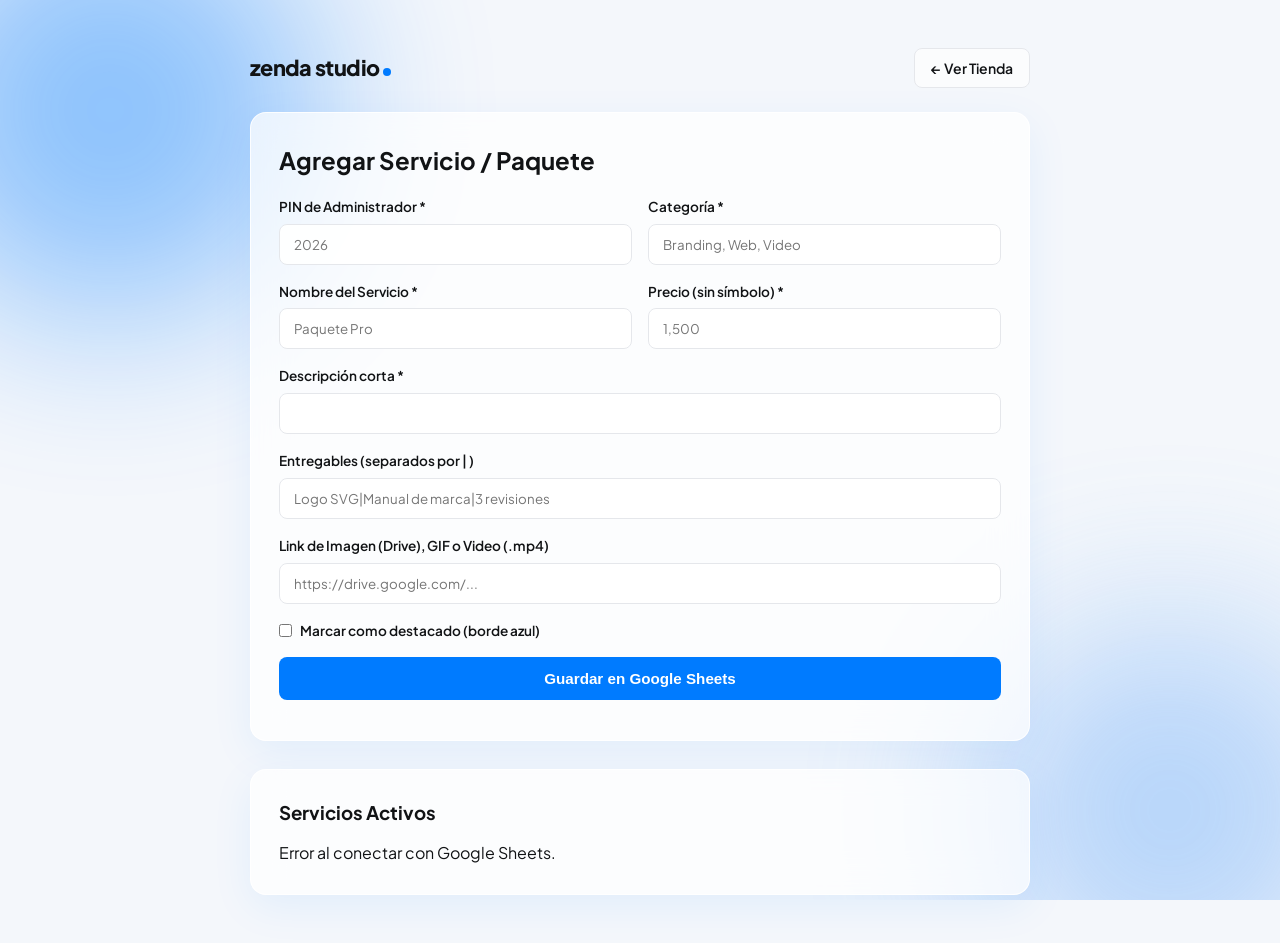
==== docs/admin.html @ c32e8f7a "Conectar backend real, panel admin y efecto glassmorphism" ====
﻿<!DOCTYPE html>
<html lang="es">
<head>
  <meta charset="UTF-8" /><meta name="viewport" content="width=device-width, initial-scale=1.0" />
  <title>Admin | zenda studio.</title>
  <link href="https://fonts.googleapis.com/css2?family=Plus+Jakarta+Sans:wght@400;600;700;800&display=swap" rel="stylesheet">
  <link rel="stylesheet" href="css/styles.css" />
  <style>
    .admin-wrap { max-width: 820px; margin: 48px auto; padding: 0 20px; }
    .glass-panel { background: rgba(255,255,255,0.72); backdrop-filter: blur(18px); border: 1px solid rgba(255,255,255,0.85); box-shadow: 0 12px 40px rgba(0,123,255,0.08); border-radius: 16px; padding: 28px; margin-bottom: 28px; }
    .admin-item { display: flex; justify-content: space-between; align-items: center; padding: 12px 0; border-bottom: 1px solid var(--border); gap: 12px; }
  </style>
</head>
<body>
  <div class="bg-orbs"><div class="orb orb-1"></div><div class="orb orb-2"></div></div>
  <div class="admin-wrap">
    <div style="display:flex; justify-content:space-between; align-items:center; margin-bottom:24px;">
      <a href="index.html" class="brand-logo"><span>zenda studio</span><span class="brand-dot"></span></a>
      <a href="index.html" class="btn btn-outline btn-sm">← Ver Tienda</a>
    </div>
    <div class="glass-panel">
      <h2 style="margin-bottom:16px;">Agregar Servicio / Paquete</h2>
      <form id="admin-form">
        <div class="form-row">
          <div class="form-group"><label>PIN de Administrador *</label><input type="password" id="pin" required placeholder="2026" /></div>
          <div class="form-group"><label>Categoría *</label><input type="text" id="categoria" required placeholder="Branding, Web, Video" /></div>
        </div>
        <div class="form-row">
          <div class="form-group"><label>Nombre del Servicio *</label><input type="text" id="nombre" required placeholder="Paquete Pro" /></div>
          <div class="form-group"><label>Precio (sin símbolo) *</label><input type="text" id="precio" required placeholder="1,500" /></div>
        </div>
        <div class="form-group"><label>Descripción corta *</label><input type="text" id="descripcion" required /></div>
        <div class="form-group"><label>Entregables (separados por | )</label><input type="text" id="entregables" placeholder="Logo SVG|Manual de marca|3 revisiones" /></div>
        <div class="form-group"><label>Link de Imagen (Drive), GIF o Video (.mp4)</label><input type="text" id="imagen_drive" placeholder="https://drive.google.com/..." /></div>
        <div class="form-group" style="display:flex; align-items:center; gap:8px;">
          <input type="checkbox" id="destacado" style="width:auto;" /><label for="destacado" style="margin:0;">Marcar como destacado (borde azul)</label>
        </div>
        <button type="submit" class="btn btn-primary btn-full" id="btn-save">Guardar en Google Sheets</button>
        <p id="admin-status" class="form-status"></p>
      </form>
    </div>
    <div class="glass-panel">
      <h3 style="margin-bottom:12px;">Servicios Activos</h3>
      <div id="admin-list">Cargando...</div>
    </div>
  </div>
  <script>
    const APPS_SCRIPT_URL = 'https://script.google.com/macros/s/AKfycbzBQgX8U0CzNe_zH8slUUAgDPMlQG3o0TidWUQ8cX2I88tEGSa6-4zsZet6Y-bqqd12GQ/exec';
    async function cargarLista() {
      const list = document.getElementById('admin-list');
      try {
        const res = await fetch(APPS_SCRIPT_URL);
        const json = await res.json();
        list.innerHTML = (json.data || []).map(item => `
          <div class="admin-item">
            <div><strong>${item.nombre}</strong> <span style="color:var(--accent)">Q${item.precio}</span><div style="font-size:0.82rem; color:var(--text-muted)">${item.categoria}</div></div>
            <button class="btn btn-outline btn-sm" onclick="ocultarServicio('${item.id}')">Ocultar</button>
          </div>`).join('') || '<p>No hay servicios activos.</p>';
      } catch (e) { list.innerHTML = 'Error al conectar con Google Sheets.'; }
    }
    window.ocultarServicio = async function(id) {
      const pin = document.getElementById('pin').value || prompt('Ingresa tu PIN:');
      if (!pin) return;
      await fetch(APPS_SCRIPT_URL, { method: 'POST', body: JSON.stringify({ action: 'toggle_service', id, pin }) });
      cargarLista();
    };
    document.getElementById('admin-form').addEventListener('submit', async (e) => {
      e.preventDefault();
      const btn = document.getElementById('btn-save'); const status = document.getElementById('admin-status');
      btn.disabled = true; btn.textContent = 'Guardando...';
      const payload = {
        action: 'add_service', pin: document.getElementById('pin').value,
        categoria: document.getElementById('categoria').value.trim(), nombre: document.getElementById('nombre').value.trim(),
        precio: document.getElementById('precio').value.trim(), descripcion: document.getElementById('descripcion').value.trim(),
        entregables: document.getElementById('entregables').value.trim(), imagen_drive: document.getElementById('imagen_drive').value.trim(),
        destacado: document.getElementById('destacado').checked
      };
      const res = await fetch(APPS_SCRIPT_URL, { method: 'POST', body: JSON.stringify(payload) });
      const json = await res.json();
      status.textContent = json.status === 'ok' ? '✅ ¡Guardado en Google Sheets!' : '❌ ' + json.message;
      btn.disabled = false; btn.textContent = 'Guardar en Google Sheets';
      if (json.status === 'ok') { e.target.reset(); cargarLista(); }
    });
    cargarLista();
  </script>
</body>
</html>
---- docs/css/styles.css ----
﻿:root {
  --bg: #f4f7fb; --text: #111315; --text-muted: #5c6370;
  --accent: #007bff; --accent-hover: #005fd1; --border: #e5e7eb; --whatsapp: #16a34a; --radius: 14px;
}
* { box-sizing: border-box; margin: 0; padding: 0; }
html { scroll-behavior: smooth; }
body { font-family: 'Plus Jakarta Sans', sans-serif; color: var(--text); background: var(--bg); line-height: 1.6; position: relative; overflow-x: hidden; }
.bg-orbs { position: fixed; inset: 0; z-index: -1; overflow: hidden; pointer-events: none; }
.orb { position: absolute; border-radius: 50%; filter: blur(90px); opacity: 0.42; animation: floatOrb 14s infinite alternate ease-in-out; }
.orb-1 { width: 420px; height: 420px; background: #007bff; top: -100px; left: -100px; }
.orb-2 { width: 380px; height: 380px; background: #60a5fa; bottom: -100px; right: -80px; animation-delay: -5s; }
@keyframes floatOrb { 0% { transform: translate(0, 0) scale(1); } 100% { transform: translate(60px, 40px) scale(1.15); } }
.container { max-width: 1140px; margin: 0 auto; padding: 0 20px; }
.text-accent { color: var(--accent); }
.brand-logo { display: inline-flex; align-items: baseline; text-decoration: none; color: var(--text); font-weight: 800; font-size: 1.35rem; letter-spacing: -0.03em; }
.brand-dot { display: inline-block; width: 8px; height: 8px; background: var(--accent); border-radius: 50%; margin-left: 4px; }
.navbar { position: sticky; top: 0; z-index: 100; background: rgba(255,255,255,0.75); backdrop-filter: blur(14px); border-bottom: 1px solid rgba(255,255,255,0.6); }
.nav-content { display: flex; justify-content: space-between; align-items: center; height: 72px; }
.nav-links { display: flex; align-items: center; gap: 24px; }
.nav-links a:not(.btn) { text-decoration: none; color: var(--text-muted); font-weight: 600; font-size: 0.95rem; }
.nav-links a:not(.btn):hover { color: var(--text); }
.btn { display: inline-flex; align-items: center; justify-content: center; padding: 12px 22px; border-radius: 8px; font-weight: 600; font-size: 0.95rem; text-decoration: none; cursor: pointer; border: 1px solid transparent; transition: all .2s; }
.btn-sm { padding: 8px 16px; font-size: 0.875rem; }
.btn-full { width: 100%; }
.btn-primary { background: var(--accent); color: #fff; }
.btn-primary:hover { background: var(--accent-hover); transform: translateY(-1px); }
.btn-outline { background: rgba(255,255,255,0.6); border-color: var(--border); color: var(--text); }
.btn-outline:hover { border-color: var(--text); }
.btn-whatsapp { background: var(--whatsapp); color: #fff; }
.hero { padding: 88px 0 72px; }
.hero-content { max-width: 720px; }
.badge { display: inline-block; padding: 6px 12px; border-radius: 99px; background: rgba(0,123,255,0.12); color: var(--accent); font-size: 0.8rem; font-weight: 700; margin-bottom: 18px; }
.hero h1 { font-size: clamp(2.2rem, 5vw, 3.4rem); line-height: 1.12; letter-spacing: -0.03em; margin-bottom: 18px; }
.hero p { font-size: 1.1rem; color: var(--text-muted); margin-bottom: 30px; }
.hero-actions { display: flex; flex-wrap: wrap; gap: 12px; }
.section { padding: 72px 0; }
.section-header { display: flex; justify-content: space-between; align-items: flex-end; flex-wrap: wrap; gap: 20px; margin-bottom: 36px; }
.section-header h2 { font-size: 2rem; letter-spacing: -0.02em; }
.subtitle { color: var(--text-muted); margin-top: 6px; }
.filter-bar { display: flex; flex-wrap: wrap; gap: 8px; }
.filter-btn { padding: 8px 16px; border-radius: 99px; border: 1px solid var(--border); background: rgba(255,255,255,0.75); color: var(--text-muted); font-weight: 600; font-size: 0.85rem; cursor: pointer; }
.filter-btn.active, .filter-btn:hover { background: var(--text); color: #fff; border-color: var(--text); }
.catalog-grid { display: grid; grid-template-columns: repeat(auto-fill, minmax(310px, 1fr)); gap: 24px; }
.card, .step-card, .quote-form { background: rgba(255,255,255,0.68); backdrop-filter: blur(16px); -webkit-backdrop-filter: blur(16px); border: 1px solid rgba(255,255,255,0.85); box-shadow: 0 8px 32px rgba(17,19,21,0.05); border-radius: var(--radius); }
.card { overflow: hidden; display: flex; flex-direction: column; transition: transform .25s, box-shadow .25s; }
.card:hover { transform: translateY(-6px); box-shadow: 0 18px 40px rgba(0,123,255,0.12); }
.card-featured { border: 2px solid var(--accent); }
.card-img-wrap { aspect-ratio: 16/10; background: #e9eef5; overflow: hidden; position: relative; }
.card-img-wrap img, .card-img-wrap video { width: 100%; height: 100%; object-fit: cover; display: block; }
.card-tag { position: absolute; top: 12px; left: 12px; background: rgba(17,19,21,0.85); color: #fff; padding: 4px 10px; border-radius: 6px; font-size: 0.75rem; font-weight: 600; }
.card-body { padding: 22px; display: flex; flex-direction: column; flex: 1; }
.card-title { font-size: 1.2rem; margin-bottom: 6px; }
.card-price { font-size: 1.45rem; font-weight: 800; color: var(--accent); margin-bottom: 12px; }
.card-desc { color: var(--text-muted); font-size: 0.92rem; margin-bottom: 16px; }
.card-features { list-style: none; margin-bottom: 22px; flex: 1; }
.card-features li { font-size: 0.88rem; padding: 4px 0; }
.card-features li::before { content: "• "; color: var(--accent); font-weight: 800; }
.card-actions { display: grid; grid-template-columns: 1fr 1fr; gap: 8px; }
.steps-grid { display: grid; grid-template-columns: repeat(auto-fit, minmax(240px, 1fr)); gap: 24px; }
.step-card { padding: 28px; }
.step-num { font-size: 0.85rem; font-weight: 800; color: var(--accent); display: block; margin-bottom: 10px; }
.quote-wrapper { display: grid; grid-template-columns: 1fr 1.3fr; gap: 48px; align-items: start; }
.quote-form { padding: 32px; }
.form-row { display: grid; grid-template-columns: 1fr 1fr; gap: 16px; }
.form-group { margin-bottom: 16px; }
.form-group label { display: block; font-size: 0.85rem; font-weight: 600; margin-bottom: 6px; }
.form-group input, .form-group select, .form-group textarea { width: 100%; padding: 11px 14px; border: 1px solid var(--border); border-radius: 8px; font-family: inherit; background: rgba(255,255,255,0.9); }
.form-status { margin-top: 12px; font-size: 0.9rem; font-weight: 600; }
.loading-state { grid-column: 1 / -1; text-align: center; padding: 40px; color: var(--text-muted); }
.footer { border-top: 1px solid rgba(0,0,0,0.06); padding: 28px 0; color: var(--text-muted); font-size: 0.9rem; }
.footer-content { display: flex; justify-content: space-between; align-items: center; flex-wrap: wrap; gap: 12px; }
.whatsapp-float { position: fixed; bottom: 22px; right: 22px; background: var(--whatsapp); color: #fff; padding: 12px 18px; border-radius: 99px; font-weight: 700; font-size: 0.9rem; text-decoration: none; box-shadow: 0 8px 20px rgba(0,0,0,0.18); z-index: 99; }
@media (max-width: 768px) { .nav-links a:not(.btn) { display: none; } .quote-wrapper, .form-row { grid-template-columns: 1fr; } }
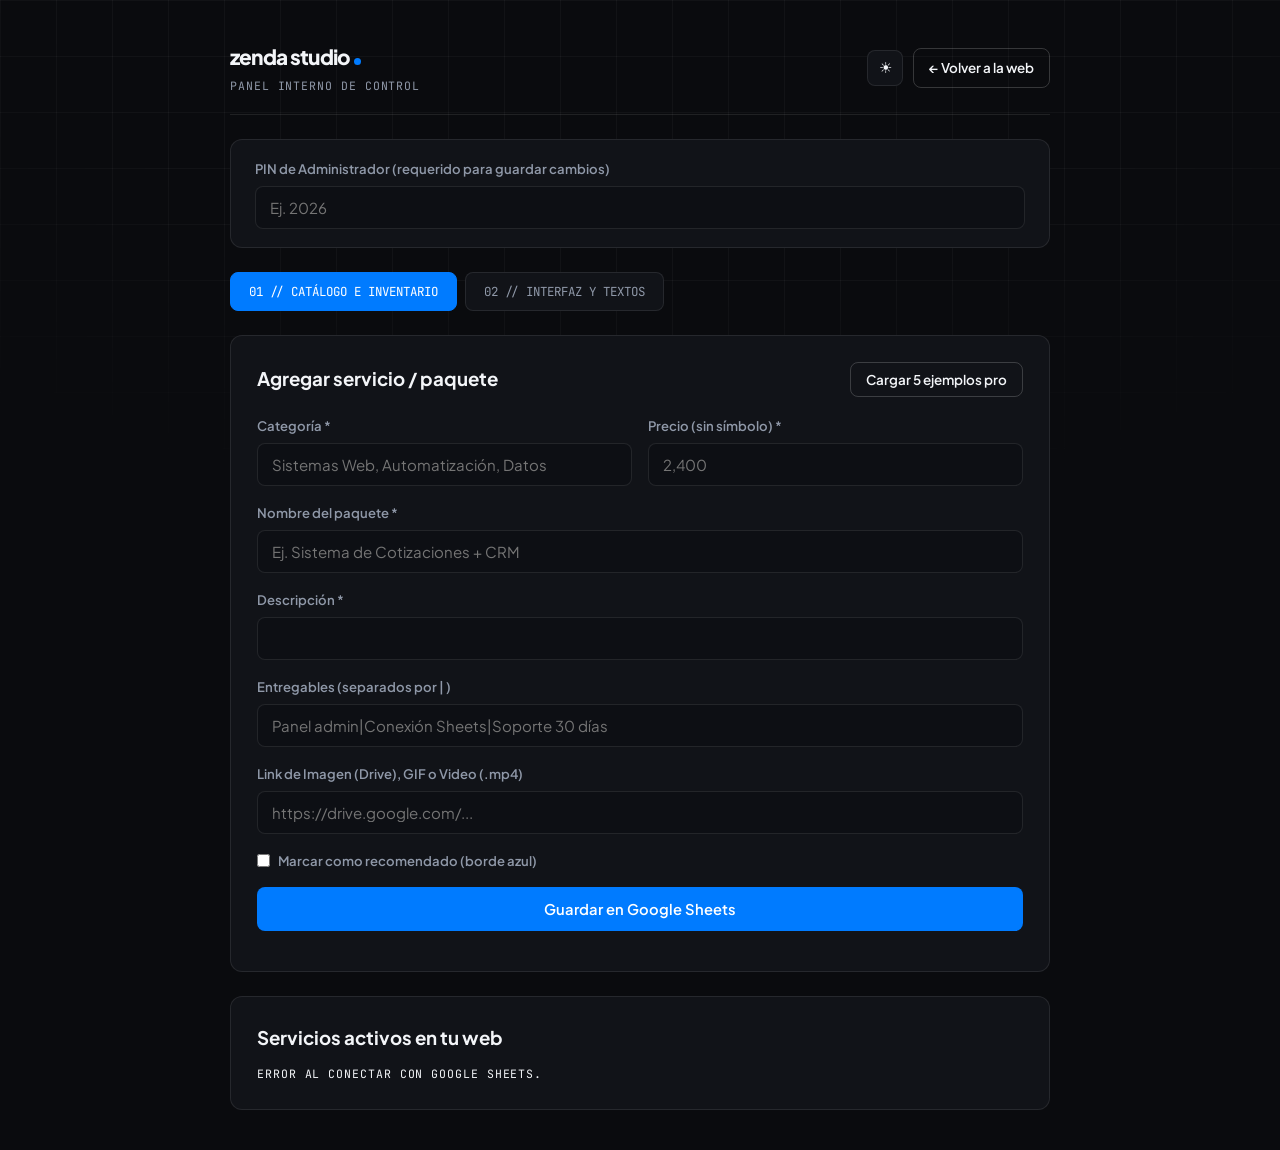
==== commit 61de40c7: "Rediseño arquitectónico dark/light, Bento Grid y panel secreto" ====
--- a/docs/admin.html
+++ b/docs/admin.html
@@ -1,87 +1,231 @@
 ﻿<!DOCTYPE html>
-<html lang="es">
+<html lang="es" data-theme="dark">
 <head>
   <meta charset="UTF-8" /><meta name="viewport" content="width=device-width, initial-scale=1.0" />
-  <title>Admin | zenda studio.</title>
-  <link href="https://fonts.googleapis.com/css2?family=Plus+Jakarta+Sans:wght@400;600;700;800&display=swap" rel="stylesheet">
+  <title>Control // zenda studio.</title>
+  <link href="https://fonts.googleapis.com/css2?family=JetBrains+Mono:wght@400;600&family=Plus+Jakarta+Sans:wght@400;600;700;800&display=swap" rel="stylesheet">
   <link rel="stylesheet" href="css/styles.css" />
   <style>
-    .admin-wrap { max-width: 820px; margin: 48px auto; padding: 0 20px; }
-    .glass-panel { background: rgba(255,255,255,0.72); backdrop-filter: blur(18px); border: 1px solid rgba(255,255,255,0.85); box-shadow: 0 12px 40px rgba(0,123,255,0.08); border-radius: 16px; padding: 28px; margin-bottom: 28px; }
-    .admin-item { display: flex; justify-content: space-between; align-items: center; padding: 12px 0; border-bottom: 1px solid var(--border); gap: 12px; }
+    .admin-wrap { max-width: 860px; margin: 40px auto; padding: 0 20px; }
+    .admin-top { display:flex; justify-content:space-between; align-items:center; margin-bottom:24px; padding-bottom:18px; border-bottom:1px solid var(--border); }
+    .tabs { display:flex; gap:8px; margin-bottom:24px; }
+    .tab-btn { padding:10px 18px; border-radius:8px; border:1px solid var(--border); background:var(--surface); color:var(--text-muted); font-family:var(--mono); font-size:0.78rem; cursor:pointer; }
+    .tab-btn.active { background:var(--accent); color:#fff; border-color:var(--accent); }
+    .panel { background:var(--surface); border:1px solid var(--border); border-radius:var(--radius); padding:26px; margin-bottom:24px; }
+    .admin-item { display:flex; justify-content:space-between; align-items:center; padding:14px 0; border-bottom:1px solid var(--border); gap:12px; }
+    .admin-item:last-child { border-bottom:none; }
+    .tab-pane[hidden] { display:none; }
   </style>
 </head>
 <body>
-  <div class="bg-orbs"><div class="orb orb-1"></div><div class="orb orb-2"></div></div>
+  <div class="grid-backdrop"></div>
   <div class="admin-wrap">
-    <div style="display:flex; justify-content:space-between; align-items:center; margin-bottom:24px;">
-      <a href="index.html" class="brand-logo"><span>zenda studio</span><span class="brand-dot"></span></a>
-      <a href="index.html" class="btn btn-outline btn-sm">← Ver Tienda</a>
-    </div>
-    <div class="glass-panel">
-      <h2 style="margin-bottom:16px;">Agregar Servicio / Paquete</h2>
-      <form id="admin-form">
-        <div class="form-row">
-          <div class="form-group"><label>PIN de Administrador *</label><input type="password" id="pin" required placeholder="2026" /></div>
-          <div class="form-group"><label>Categoría *</label><input type="text" id="categoria" required placeholder="Branding, Web, Video" /></div>
+    <div class="admin-top">
+      <div>
+        <a href="index.html" class="brand-logo"><span>zenda studio</span><span class="brand-dot"></span></a>
+        <div class="mono-xs" style="color:var(--text-muted); margin-top:4px;">PANEL INTERNO DE CONTROL</div>
+      </div>
+      <div style="display:flex; gap:10px; align-items:center;">
+        <button id="theme-toggle" class="icon-btn" type="button"><span id="theme-icon">☀</span></button>
+        <a href="index.html" class="btn btn-outline btn-sm">&larr; Volver a la web</a>
+      </div>
+    </div>
+
+    <div class="panel" style="padding:18px 24px;">
+      <div class="form-group" style="margin:0;">
+        <label for="global-pin">PIN de Administrador (requerido para guardar cambios)</label>
+        <input type="password" id="global-pin" placeholder="Ej. 2026" />
+      </div>
+    </div>
+
+    <div class="tabs">
+      <button class="tab-btn active" data-tab="tab-catalogo">01 // CATÁLOGO E INVENTARIO</button>
+      <button class="tab-btn" data-tab="tab-interfaz">02 // INTERFAZ Y TEXTOS</button>
+    </div>
+
+    <!-- PESTAÑA 1: CATÁLOGO -->
+    <div id="tab-catalogo" class="tab-pane">
+      <div class="panel">
+        <div style="display:flex; justify-content:space-between; align-items:center; flex-wrap:wrap; gap:12px; margin-bottom:18px;">
+          <h3>Agregar servicio / paquete</h3>
+          <button type="button" id="btn-seed" class="btn btn-outline btn-sm">Cargar 5 ejemplos pro</button>
         </div>
-        <div class="form-row">
-          <div class="form-group"><label>Nombre del Servicio *</label><input type="text" id="nombre" required placeholder="Paquete Pro" /></div>
-          <div class="form-group"><label>Precio (sin símbolo) *</label><input type="text" id="precio" required placeholder="1,500" /></div>
-        </div>
-        <div class="form-group"><label>Descripción corta *</label><input type="text" id="descripcion" required /></div>
-        <div class="form-group"><label>Entregables (separados por | )</label><input type="text" id="entregables" placeholder="Logo SVG|Manual de marca|3 revisiones" /></div>
-        <div class="form-group"><label>Link de Imagen (Drive), GIF o Video (.mp4)</label><input type="text" id="imagen_drive" placeholder="https://drive.google.com/..." /></div>
-        <div class="form-group" style="display:flex; align-items:center; gap:8px;">
-          <input type="checkbox" id="destacado" style="width:auto;" /><label for="destacado" style="margin:0;">Marcar como destacado (borde azul)</label>
-        </div>
-        <button type="submit" class="btn btn-primary btn-full" id="btn-save">Guardar en Google Sheets</button>
-        <p id="admin-status" class="form-status"></p>
-      </form>
-    </div>
-    <div class="glass-panel">
-      <h3 style="margin-bottom:12px;">Servicios Activos</h3>
-      <div id="admin-list">Cargando...</div>
+        <form id="admin-form">
+          <div class="form-row">
+            <div class="form-group"><label>Categoría *</label><input type="text" id="categoria" required placeholder="Sistemas Web, Automatización, Datos" /></div>
+            <div class="form-group"><label>Precio (sin símbolo) *</label><input type="text" id="precio" required placeholder="2,400" /></div>
+          </div>
+          <div class="form-group"><label>Nombre del paquete *</label><input type="text" id="nombre" required placeholder="Ej. Sistema de Cotizaciones + CRM" /></div>
+          <div class="form-group"><label>Descripción *</label><input type="text" id="descripcion" required /></div>
+          <div class="form-group"><label>Entregables (separados por | )</label><input type="text" id="entregables" placeholder="Panel admin|Conexión Sheets|Soporte 30 días" /></div>
+          <div class="form-group"><label>Link de Imagen (Drive), GIF o Video (.mp4)</label><input type="text" id="imagen_drive" placeholder="https://drive.google.com/..." /></div>
+          <div class="form-group" style="display:flex; align-items:center; gap:8px;">
+            <input type="checkbox" id="destacado" style="width:auto;" /><label for="destacado" style="margin:0;">Marcar como recomendado (borde azul)</label>
+          </div>
+          <button type="submit" class="btn btn-primary btn-full" id="btn-save">Guardar en Google Sheets</button>
+          <p id="admin-status" class="form-status"></p>
+        </form>
+      </div>
+
+      <div class="panel">
+        <h3 style="margin-bottom:12px;">Servicios activos en tu web</h3>
+        <div id="admin-list" class="mono-xs">CARGANDO...</div>
+      </div>
+    </div>
+
+    <!-- PESTAÑA 2: CONTROL DE INTERFAZ -->
+    <div id="tab-interfaz" class="tab-pane" hidden>
+      <div class="panel">
+        <h3 style="margin-bottom:18px;">Control visual y textos en vivo</h3>
+        <form id="config-form">
+          <div class="form-group"><label>Título principal (Hero)</label><input type="text" id="cfg-titulo" placeholder="Construimos sistemas que trabajan por tu negocio" /></div>
+          <div class="form-group"><label>Subtítulo (Hero)</label><input type="text" id="cfg-subtitulo" placeholder="Desarrollo web, automatización y arquitectura digital..." /></div>
+          <div class="form-group"><label>Barra de aviso / promoción superior (dejar vacío para ocultar)</label><input type="text" id="cfg-promo" placeholder="Ej. Agenda abierta para proyectos de diciembre" /></div>
+          <div class="form-row">
+            <div class="form-group">
+              <label>Tema por defecto</label>
+              <select id="cfg-tema">
+                <option value="dark">Modo Oscuro</option>
+                <option value="light">Modo Claro</option>
+              </select>
+            </div>
+            <div class="form-group"><label>Color de acento (HEX)</label><input type="text" id="cfg-color" value="#007bff" /></div>
+          </div>
+          <div class="form-row">
+            <div class="form-group"><label>WhatsApp (con código país)</label><input type="text" id="cfg-wa" placeholder="502XXXXXXXX" /></div>
+            <div class="form-group"><label>Correo del estudio</label><input type="email" id="cfg-correo" placeholder="hola@zendastudio.com" /></div>
+          </div>
+          <div class="form-group">
+            <label>Mostrar sección "Cómo trabajamos"</label>
+            <select id="cfg-proceso"><option value="SI">Sí, mostrar</option><option value="NO">No, ocultar</option></select>
+          </div>
+          <button type="submit" class="btn btn-primary btn-full" id="btn-cfg">Guardar interfaz en Sheets</button>
+          <p id="cfg-status" class="form-status"></p>
+        </form>
+      </div>
     </div>
   </div>
+
   <script>
     const APPS_SCRIPT_URL = 'https://script.google.com/macros/s/AKfycbzBQgX8U0CzNe_zH8slUUAgDPMlQG3o0TidWUQ8cX2I88tEGSa6-4zsZet6Y-bqqd12GQ/exec';
-    async function cargarLista() {
+    const getPin = () => document.getElementById('global-pin').value.trim();
+
+    // Tema
+    const savedTheme = localStorage.getItem('zenda_theme') || 'dark';
+    document.documentElement.setAttribute('data-theme', savedTheme);
+    document.getElementById('theme-icon').textContent = savedTheme === 'dark' ? '☀' : '☾';
+    document.getElementById('theme-toggle').addEventListener('click', () => {
+      const next = document.documentElement.getAttribute('data-theme') === 'dark' ? 'light' : 'dark';
+      localStorage.setItem('zenda_theme', next);
+      document.documentElement.setAttribute('data-theme', next);
+      document.getElementById('theme-icon').textContent = next === 'dark' ? '☀' : '☾';
+    });
+
+    // Pestañas
+    document.querySelectorAll('.tab-btn').forEach(btn => {
+      btn.addEventListener('click', () => {
+        document.querySelectorAll('.tab-btn').forEach(b => b.classList.remove('active'));
+        document.querySelectorAll('.tab-pane').forEach(p => p.hidden = true);
+        btn.classList.add('active');
+        document.getElementById(btn.dataset.tab).hidden = false;
+      });
+    });
+
+    async function cargarTodo() {
       const list = document.getElementById('admin-list');
       try {
         const res = await fetch(APPS_SCRIPT_URL);
         const json = await res.json();
         list.innerHTML = (json.data || []).map(item => `
           <div class="admin-item">
-            <div><strong>${item.nombre}</strong> <span style="color:var(--accent)">Q${item.precio}</span><div style="font-size:0.82rem; color:var(--text-muted)">${item.categoria}</div></div>
+            <div><strong>${item.nombre}</strong> <span class="mono-val text-accent">Q${item.precio}</span><div class="mono-xs" style="color:var(--text-muted)">${item.categoria}</div></div>
             <button class="btn btn-outline btn-sm" onclick="ocultarServicio('${item.id}')">Ocultar</button>
           </div>`).join('') || '<p>No hay servicios activos.</p>';
-      } catch (e) { list.innerHTML = 'Error al conectar con Google Sheets.'; }
+
+        if (json.config) {
+          const c = json.config;
+          if (c.hero_titulo) document.getElementById('cfg-titulo').value = c.hero_titulo;
+          if (c.hero_subtitulo) document.getElementById('cfg-subtitulo').value = c.hero_subtitulo;
+          if (c.banner_promo) document.getElementById('cfg-promo').value = c.banner_promo;
+          if (c.tema_default) document.getElementById('cfg-tema').value = c.tema_default;
+          if (c.color_acento) document.getElementById('cfg-color').value = c.color_acento;
+          if (c.whatsapp) document.getElementById('cfg-wa').value = c.whatsapp;
+          if (c.correo) document.getElementById('cfg-correo').value = c.correo;
+          if (c.mostrar_proceso) document.getElementById('cfg-proceso').value = c.mostrar_proceso;
+        }
+      } catch { list.textContent = 'Error al conectar con Google Sheets.'; }
     }
+
     window.ocultarServicio = async function(id) {
-      const pin = document.getElementById('pin').value || prompt('Ingresa tu PIN:');
+      const pin = getPin() || prompt('Ingresa tu PIN:');
       if (!pin) return;
       await fetch(APPS_SCRIPT_URL, { method: 'POST', body: JSON.stringify({ action: 'toggle_service', id, pin }) });
-      cargarLista();
+      cargarTodo();
     };
+
     document.getElementById('admin-form').addEventListener('submit', async (e) => {
       e.preventDefault();
-      const btn = document.getElementById('btn-save'); const status = document.getElementById('admin-status');
+      const pin = getPin(); if (!pin) return alert('Ingresa tu PIN arriba primero.');
+      const btn = document.getElementById('btn-save'); const st = document.getElementById('admin-status');
       btn.disabled = true; btn.textContent = 'Guardando...';
-      const payload = {
-        action: 'add_service', pin: document.getElementById('pin').value,
-        categoria: document.getElementById('categoria').value.trim(), nombre: document.getElementById('nombre').value.trim(),
-        precio: document.getElementById('precio').value.trim(), descripcion: document.getElementById('descripcion').value.trim(),
-        entregables: document.getElementById('entregables').value.trim(), imagen_drive: document.getElementById('imagen_drive').value.trim(),
-        destacado: document.getElementById('destacado').checked
-      };
-      const res = await fetch(APPS_SCRIPT_URL, { method: 'POST', body: JSON.stringify(payload) });
+      const res = await fetch(APPS_SCRIPT_URL, {
+        method: 'POST',
+        body: JSON.stringify({
+          action: 'add_service', pin,
+          categoria: document.getElementById('categoria').value.trim(),
+          nombre: document.getElementById('nombre').value.trim(),
+          precio: document.getElementById('precio').value.trim(),
+          descripcion: document.getElementById('descripcion').value.trim(),
+          entregables: document.getElementById('entregables').value.trim(),
+          imagen_drive: document.getElementById('imagen_drive').value.trim(),
+          destacado: document.getElementById('destacado').checked
+        })
+      });
       const json = await res.json();
-      status.textContent = json.status === 'ok' ? '✅ ¡Guardado en Google Sheets!' : '❌ ' + json.message;
+      st.textContent = json.status === 'ok' ? 'Guardado en Google Sheets.' : 'Error: ' + json.message;
       btn.disabled = false; btn.textContent = 'Guardar en Google Sheets';
-      if (json.status === 'ok') { e.target.reset(); cargarLista(); }
-    });
-    cargarLista();
+      if (json.status === 'ok') { e.target.reset(); cargarTodo(); }
+    });
+
+    document.getElementById('btn-seed').addEventListener('click', async () => {
+      const pin = getPin(); if (!pin) return alert('Ingresa tu PIN arriba primero.');
+      if (!confirm('¿Agregar 5 paquetes de ejemplo de servicios de sistemas a tu Google Sheet?')) return;
+      const btn = document.getElementById('btn-seed');
+      btn.disabled = true; btn.textContent = 'Cargando...';
+      const res = await fetch(APPS_SCRIPT_URL, { method: 'POST', body: JSON.stringify({ action: 'seed_5_examples', pin }) });
+      const json = await res.json();
+      alert(json.status === 'ok' ? '¡5 servicios agregados!' : 'Error: ' + json.message);
+      btn.disabled = false; btn.textContent = 'Cargar 5 ejemplos pro';
+      cargarTodo();
+    });
+
+    document.getElementById('config-form').addEventListener('submit', async (e) => {
+      e.preventDefault();
+      const pin = getPin(); if (!pin) return alert('Ingresa tu PIN arriba primero.');
+      const btn = document.getElementById('btn-cfg'); const st = document.getElementById('cfg-status');
+      btn.disabled = true; btn.textContent = 'Guardando...';
+      const res = await fetch(APPS_SCRIPT_URL, {
+        method: 'POST',
+        body: JSON.stringify({
+          action: 'save_config', pin,
+          config: {
+            hero_titulo: document.getElementById('cfg-titulo').value.trim(),
+            hero_subtitulo: document.getElementById('cfg-subtitulo').value.trim(),
+            banner_promo: document.getElementById('cfg-promo').value.trim(),
+            tema_default: document.getElementById('cfg-tema').value,
+            color_acento: document.getElementById('cfg-color').value.trim(),
+            whatsapp: document.getElementById('cfg-wa').value.trim(),
+            correo: document.getElementById('cfg-correo').value.trim(),
+            mostrar_proceso: document.getElementById('cfg-proceso').value
+          }
+        })
+      });
+      const json = await res.json();
+      st.textContent = json.status === 'ok' ? 'Interfaz actualizada en vivo.' : 'Error: ' + json.message;
+      btn.disabled = false; btn.textContent = 'Guardar interfaz en Sheets';
+    });
+
+    cargarTodo();
   </script>
 </body>
 </html>
--- a/docs/css/styles.css
+++ b/docs/css/styles.css
@@ -1,73 +1,325 @@
 ﻿:root {
-  --bg: #f4f7fb; --text: #111315; --text-muted: #5c6370;
-  --accent: #007bff; --accent-hover: #005fd1; --border: #e5e7eb; --whatsapp: #16a34a; --radius: 14px;
-}
+  --accent: #007bff;
+  --accent-soft: rgba(0, 123, 255, 0.14);
+  --accent-glow: rgba(0, 123, 255, 0.28);
+  --radius: 12px;
+  --mono: 'JetBrains Mono', monospace;
+  --sans: 'Plus Jakarta Sans', -apple-system, BlinkMacSystemFont, sans-serif;
+}
+
+/* MODO OSCURO (Carbón arquitectónico, sin negro puro) */
+[data-theme="dark"] {
+  --bg: #0a0b0e;
+  --surface: #111318;
+  --surface-2: #161922;
+  --text: #f3f5f8;
+  --text-muted: #8f98a8;
+  --border: rgba(255, 255, 255, 0.09);
+  --border-strong: rgba(255, 255, 255, 0.18);
+  --grid-line: rgba(255, 255, 255, 0.035);
+  --nav-bg: rgba(10, 11, 14, 0.78);
+  --input-bg: #0d0f14;
+}
+
+/* MODO CLARO (Papel editorial limpio) */
+[data-theme="light"] {
+  --bg: #f6f6f4;
+  --surface: #ffffff;
+  --surface-2: #efeff1;
+  --text: #111317;
+  --text-muted: #5a6270;
+  --border: rgba(17, 19, 23, 0.1);
+  --border-strong: rgba(17, 19, 23, 0.22);
+  --grid-line: rgba(17, 19, 23, 0.04);
+  --nav-bg: rgba(246, 246, 244, 0.84);
+  --input-bg: #f8f9fb;
+}
+
 * { box-sizing: border-box; margin: 0; padding: 0; }
 html { scroll-behavior: smooth; }
-body { font-family: 'Plus Jakarta Sans', sans-serif; color: var(--text); background: var(--bg); line-height: 1.6; position: relative; overflow-x: hidden; }
-.bg-orbs { position: fixed; inset: 0; z-index: -1; overflow: hidden; pointer-events: none; }
-.orb { position: absolute; border-radius: 50%; filter: blur(90px); opacity: 0.42; animation: floatOrb 14s infinite alternate ease-in-out; }
-.orb-1 { width: 420px; height: 420px; background: #007bff; top: -100px; left: -100px; }
-.orb-2 { width: 380px; height: 380px; background: #60a5fa; bottom: -100px; right: -80px; animation-delay: -5s; }
-@keyframes floatOrb { 0% { transform: translate(0, 0) scale(1); } 100% { transform: translate(60px, 40px) scale(1.15); } }
-.container { max-width: 1140px; margin: 0 auto; padding: 0 20px; }
+body {
+  font-family: var(--sans);
+  background: var(--bg);
+  color: var(--text);
+  line-height: 1.6;
+  transition: background-color 0.25s ease, color 0.25s ease;
+  overflow-x: hidden;
+}
+
+/* Cuadrícula técnica sutil */
+.grid-backdrop {
+  position: fixed; inset: 0; z-index: -1; pointer-events: none;
+  background-image:
+    linear-gradient(to right, var(--grid-line) 1px, transparent 1px),
+    linear-gradient(to bottom, var(--grid-line) 1px, transparent 1px);
+  background-size: 56px 56px;
+  mask-image: radial-gradient(ellipse 80% 60% at 50% 0%, #000 55%, transparent 100%);
+  -webkit-mask-image: radial-gradient(ellipse 80% 60% at 50% 0%, #000 55%, transparent 100%);
+}
+
+.container { max-width: 1160px; margin: 0 auto; padding: 0 24px; }
 .text-accent { color: var(--accent); }
-.brand-logo { display: inline-flex; align-items: baseline; text-decoration: none; color: var(--text); font-weight: 800; font-size: 1.35rem; letter-spacing: -0.03em; }
-.brand-dot { display: inline-block; width: 8px; height: 8px; background: var(--accent); border-radius: 50%; margin-left: 4px; }
-.navbar { position: sticky; top: 0; z-index: 100; background: rgba(255,255,255,0.75); backdrop-filter: blur(14px); border-bottom: 1px solid rgba(255,255,255,0.6); }
-.nav-content { display: flex; justify-content: space-between; align-items: center; height: 72px; }
-.nav-links { display: flex; align-items: center; gap: 24px; }
-.nav-links a:not(.btn) { text-decoration: none; color: var(--text-muted); font-weight: 600; font-size: 0.95rem; }
+.mono-xs { font-family: var(--mono); font-size: 0.72rem; letter-spacing: 0.08em; text-transform: uppercase; }
+.mono-val { font-family: var(--mono); font-size: 0.92rem; }
+.mono-num { font-family: var(--mono); font-size: 0.72rem; color: var(--accent); margin-right: 4px; }
+
+/* Banner promocional */
+.promo-bar {
+  background: var(--surface-2); border-bottom: 1px solid var(--border);
+  padding: 9px 16px; text-align: center; font-size: 0.85rem;
+  display: flex; justify-content: center; align-items: center; gap: 10px;
+}
+.mono-tag {
+  font-family: var(--mono); font-size: 0.68rem; font-weight: 600;
+  background: var(--accent); color: #fff; padding: 2px 7px; border-radius: 4px;
+}
+
+/* Navbar */
+.navbar {
+  position: sticky; top: 0; z-index: 100;
+  background: var(--nav-bg); backdrop-filter: blur(14px); -webkit-backdrop-filter: blur(14px);
+  border-bottom: 1px solid var(--border);
+}
+.nav-inner { display: flex; justify-content: space-between; align-items: center; height: 70px; gap: 16px; }
+.nav-left { display: flex; align-items: center; gap: 20px; }
+.brand-logo {
+  display: inline-flex; align-items: baseline; text-decoration: none; color: var(--text);
+  font-weight: 800; font-size: 1.3rem; letter-spacing: -0.04em;
+}
+.brand-dot {
+  display: inline-block; width: 7px; height: 7px; background: var(--accent);
+  border-radius: 50%; margin-left: 4px; cursor: pointer; transition: transform 0.15s;
+}
+.brand-dot:active { transform: scale(1.6); }
+
+.live-pill {
+  display: inline-flex; align-items: center; gap: 8px;
+  padding: 5px 11px; border: 1px solid var(--border); border-radius: 99px;
+  color: var(--text-muted); background: var(--surface);
+}
+.pulse-dot {
+  width: 7px; height: 7px; border-radius: 50%; background: #22c55e;
+  box-shadow: 0 0 0 0 rgba(34, 197, 94, 0.7); animation: pulse 2.2s infinite;
+}
+@keyframes pulse {
+  0% { box-shadow: 0 0 0 0 rgba(34, 197, 94, 0.6); }
+  70% { box-shadow: 0 0 0 7px rgba(34, 197, 94, 0); }
+  100% { box-shadow: 0 0 0 0 rgba(34, 197, 94, 0); }
+}
+
+.nav-links { display: flex; align-items: center; gap: 22px; }
+.nav-links a:not(.btn) {
+  text-decoration: none; color: var(--text-muted); font-size: 0.9rem; font-weight: 500; transition: color .2s;
+}
 .nav-links a:not(.btn):hover { color: var(--text); }
-.btn { display: inline-flex; align-items: center; justify-content: center; padding: 12px 22px; border-radius: 8px; font-weight: 600; font-size: 0.95rem; text-decoration: none; cursor: pointer; border: 1px solid transparent; transition: all .2s; }
-.btn-sm { padding: 8px 16px; font-size: 0.875rem; }
+
+.icon-btn {
+  width: 36px; height: 36px; border-radius: 8px; border: 1px solid var(--border);
+  background: var(--surface); color: var(--text); cursor: pointer;
+  display: inline-flex; align-items: center; justify-content: center; font-size: 0.95rem;
+  transition: border-color .2s, transform .2s;
+}
+.icon-btn:hover { border-color: var(--accent); transform: rotate(12deg); }
+
+/* Botones */
+.btn {
+  display: inline-flex; align-items: center; justify-content: center; gap: 8px;
+  padding: 12px 22px; border-radius: 8px; font-weight: 600; font-size: 0.92rem;
+  text-decoration: none; cursor: pointer; border: 1px solid transparent; transition: all .2s;
+  font-family: inherit;
+}
+.btn-sm { padding: 8px 15px; font-size: 0.84rem; }
 .btn-full { width: 100%; }
 .btn-primary { background: var(--accent); color: #fff; }
-.btn-primary:hover { background: var(--accent-hover); transform: translateY(-1px); }
-.btn-outline { background: rgba(255,255,255,0.6); border-color: var(--border); color: var(--text); }
-.btn-outline:hover { border-color: var(--text); }
-.btn-whatsapp { background: var(--whatsapp); color: #fff; }
-.hero { padding: 88px 0 72px; }
-.hero-content { max-width: 720px; }
-.badge { display: inline-block; padding: 6px 12px; border-radius: 99px; background: rgba(0,123,255,0.12); color: var(--accent); font-size: 0.8rem; font-weight: 700; margin-bottom: 18px; }
-.hero h1 { font-size: clamp(2.2rem, 5vw, 3.4rem); line-height: 1.12; letter-spacing: -0.03em; margin-bottom: 18px; }
-.hero p { font-size: 1.1rem; color: var(--text-muted); margin-bottom: 30px; }
+.btn-primary:hover { filter: brightness(1.1); transform: translateY(-1px); box-shadow: 0 8px 24px var(--accent-glow); }
+.btn-outline { background: transparent; border-color: var(--border-strong); color: var(--text); }
+.btn-outline:hover { border-color: var(--accent); color: var(--accent); }
+.btn-ghost { background: var(--surface); border-color: var(--border); color: var(--text); }
+.btn-ghost:hover { border-color: var(--border-strong); }
+
+/* Hero */
+.hero { padding: 84px 0 68px; }
+.hero-grid { display: grid; grid-template-columns: 1.45fr 0.85fr; gap: 48px; align-items: end; }
+.eyebrow { color: var(--accent); margin-bottom: 18px; display: inline-block; }
+.hero h1 {
+  font-size: clamp(2.4rem, 5.2vw, 3.85rem); font-weight: 800;
+  line-height: 1.05; letter-spacing: -0.04em; margin-bottom: 20px;
+}
+.hero p { font-size: 1.08rem; color: var(--text-muted); max-width: 560px; margin-bottom: 32px; }
 .hero-actions { display: flex; flex-wrap: wrap; gap: 12px; }
-.section { padding: 72px 0; }
-.section-header { display: flex; justify-content: space-between; align-items: flex-end; flex-wrap: wrap; gap: 20px; margin-bottom: 36px; }
-.section-header h2 { font-size: 2rem; letter-spacing: -0.02em; }
-.subtitle { color: var(--text-muted); margin-top: 6px; }
-.filter-bar { display: flex; flex-wrap: wrap; gap: 8px; }
-.filter-btn { padding: 8px 16px; border-radius: 99px; border: 1px solid var(--border); background: rgba(255,255,255,0.75); color: var(--text-muted); font-weight: 600; font-size: 0.85rem; cursor: pointer; }
-.filter-btn.active, .filter-btn:hover { background: var(--text); color: #fff; border-color: var(--text); }
-.catalog-grid { display: grid; grid-template-columns: repeat(auto-fill, minmax(310px, 1fr)); gap: 24px; }
-.card, .step-card, .quote-form { background: rgba(255,255,255,0.68); backdrop-filter: blur(16px); -webkit-backdrop-filter: blur(16px); border: 1px solid rgba(255,255,255,0.85); box-shadow: 0 8px 32px rgba(17,19,21,0.05); border-radius: var(--radius); }
-.card { overflow: hidden; display: flex; flex-direction: column; transition: transform .25s, box-shadow .25s; }
-.card:hover { transform: translateY(-6px); box-shadow: 0 18px 40px rgba(0,123,255,0.12); }
-.card-featured { border: 2px solid var(--accent); }
-.card-img-wrap { aspect-ratio: 16/10; background: #e9eef5; overflow: hidden; position: relative; }
-.card-img-wrap img, .card-img-wrap video { width: 100%; height: 100%; object-fit: cover; display: block; }
-.card-tag { position: absolute; top: 12px; left: 12px; background: rgba(17,19,21,0.85); color: #fff; padding: 4px 10px; border-radius: 6px; font-size: 0.75rem; font-weight: 600; }
-.card-body { padding: 22px; display: flex; flex-direction: column; flex: 1; }
-.card-title { font-size: 1.2rem; margin-bottom: 6px; }
-.card-price { font-size: 1.45rem; font-weight: 800; color: var(--accent); margin-bottom: 12px; }
+
+.hero-spec-card {
+  background: var(--surface); border: 1px solid var(--border); border-radius: var(--radius);
+  padding: 22px; display: flex; flex-direction: column; gap: 14px;
+}
+.spec-header {
+  display: flex; justify-content: space-between; align-items: center;
+  padding-bottom: 12px; border-bottom: 1px solid var(--border); color: var(--text-muted);
+}
+.spec-status { color: #22c55e; }
+.spec-row { display: flex; justify-content: space-between; align-items: baseline; font-size: 0.9rem; }
+.spec-label { color: var(--text-muted); }
+.spec-footer { padding-top: 10px; border-top: 1px solid var(--border); }
+.copy-chip {
+  width: 100%; padding: 9px 12px; background: var(--surface-2); border: 1px dashed var(--border-strong);
+  border-radius: 6px; color: var(--text-muted); cursor: pointer; transition: all .2s;
+}
+.copy-chip:hover { border-color: var(--accent); color: var(--text); }
+
+/* Cinta técnica */
+.marquee-wrap {
+  border-top: 1px solid var(--border); border-bottom: 1px solid var(--border);
+  background: var(--surface); overflow: hidden; padding: 13px 0;
+}
+.marquee-track {
+  display: flex; gap: 28px; white-space: nowrap; color: var(--text-muted);
+  width: max-content; animation: marquee 28s linear infinite;
+}
+@keyframes marquee { from { transform: translateX(0); } to { transform: translateX(-50%); } }
+
+/* Separadores y Secciones */
+.section { padding: 84px 0; }
+.section-divider { border-top: 1px solid var(--border); }
+.section-head {
+  display: flex; justify-content: space-between; align-items: flex-end;
+  flex-wrap: wrap; gap: 24px; margin-bottom: 42px;
+}
+.section-code { color: var(--accent); display: block; margin-bottom: 8px; }
+.section-head h2 { font-size: clamp(1.75rem, 3.2vw, 2.35rem); letter-spacing: -0.03em; line-height: 1.15; }
+.section-note { max-width: 380px; color: var(--text-muted); font-size: 0.94rem; }
+
+/* Filtros */
+.filter-bar { display: flex; flex-wrap: wrap; gap: 6px; }
+.filter-btn {
+  padding: 7px 14px; border-radius: 6px; border: 1px solid var(--border);
+  background: var(--surface); color: var(--text-muted); font-family: var(--mono);
+  font-size: 0.74rem; text-transform: uppercase; cursor: pointer; transition: all .2s;
+}
+.filter-btn.active, .filter-btn:hover { background: var(--text); color: var(--bg); border-color: var(--text); }
+
+/* Bento Grid (ideal para 5 ejemplos sin huecos vacíos) */
+.bento-grid { display: grid; grid-template-columns: repeat(2, 1fr); gap: 20px; }
+.bento-card {
+  position: relative; background: var(--surface); border: 1px solid var(--border);
+  border-radius: var(--radius); overflow: hidden; display: flex; flex-direction: column;
+  transition: transform 0.25s ease, border-color 0.25s ease;
+}
+.bento-card::before {
+  content: ""; position: absolute; inset: 0; pointer-events: none; opacity: 0; transition: opacity 0.25s;
+  background: radial-gradient(420px circle at var(--mx, 50%) var(--my, 50%), var(--accent-soft), transparent 65%);
+}
+.bento-card:hover { transform: translateY(-3px); border-color: var(--border-strong); }
+.bento-card:hover::before { opacity: 1; }
+.bento-card.card-featured { border-color: var(--accent); }
+
+/* Tarjeta destacada ancha (ocupa 2 columnas cuando hay número impar >= 3) */
+.bento-card.card-wide { grid-column: span 2; display: grid; grid-template-columns: 1.15fr 1fr; }
+.bento-card.card-wide .card-media { height: 100%; aspect-ratio: auto; min-height: 280px; }
+
+.card-media {
+  aspect-ratio: 16/9; background: var(--surface-2); position: relative; overflow: hidden; cursor: pointer;
+}
+.card-media img, .card-media video { width: 100%; height: 100%; object-fit: cover; display: block; transition: transform 0.4s ease; }
+.bento-card:hover .card-media img, .bento-card:hover .card-media video { transform: scale(1.03); }
+.card-cat-badge {
+  position: absolute; top: 14px; left: 14px; background: rgba(10, 11, 14, 0.78);
+  backdrop-filter: blur(8px); color: #fff; padding: 4px 10px; border-radius: 5px;
+  border: 1px solid rgba(255,255,255,0.14);
+}
+.card-star {
+  position: absolute; top: 14px; right: 14px; background: var(--accent); color: #fff;
+  padding: 4px 9px; border-radius: 5px;
+}
+
+.card-body { padding: 24px; display: flex; flex-direction: column; flex: 1; position: relative; z-index: 1; }
+.card-top { display: flex; justify-content: space-between; align-items: baseline; gap: 12px; margin-bottom: 10px; }
+.card-title { font-size: 1.25rem; font-weight: 700; letter-spacing: -0.02em; }
+.card-price { font-family: var(--mono); font-size: 1.15rem; font-weight: 600; color: var(--accent); white-space: nowrap; }
 .card-desc { color: var(--text-muted); font-size: 0.92rem; margin-bottom: 16px; }
-.card-features { list-style: none; margin-bottom: 22px; flex: 1; }
-.card-features li { font-size: 0.88rem; padding: 4px 0; }
-.card-features li::before { content: "• "; color: var(--accent); font-weight: 800; }
-.card-actions { display: grid; grid-template-columns: 1fr 1fr; gap: 8px; }
-.steps-grid { display: grid; grid-template-columns: repeat(auto-fit, minmax(240px, 1fr)); gap: 24px; }
-.step-card { padding: 28px; }
-.step-num { font-size: 0.85rem; font-weight: 800; color: var(--accent); display: block; margin-bottom: 10px; }
-.quote-wrapper { display: grid; grid-template-columns: 1fr 1.3fr; gap: 48px; align-items: start; }
-.quote-form { padding: 32px; }
+.card-features { list-style: none; margin-bottom: 22px; flex: 1; display: grid; gap: 6px; }
+.card-features li { font-size: 0.87rem; color: var(--text); display: flex; gap: 8px; }
+.card-features li::before { content: "→"; color: var(--accent); font-family: var(--mono); }
+.card-actions { display: grid; grid-template-columns: 1fr auto auto; gap: 8px; }
+
+/* Proceso (tira arquitectónica con separadores internos) */
+.process-strip {
+  display: grid; grid-template-columns: repeat(3, 1fr);
+  border: 1px solid var(--border); border-radius: var(--radius); overflow: hidden; background: var(--surface);
+}
+.process-item { padding: 32px 28px; border-right: 1px solid var(--border); }
+.process-item:last-child { border-right: none; }
+.mono-step { font-family: var(--mono); font-size: 0.72rem; color: var(--accent); display: block; margin-bottom: 14px; }
+.process-item h3 { font-size: 1.12rem; margin-bottom: 10px; }
+.process-item p { font-size: 0.92rem; color: var(--text-muted); }
+
+/* Cotización */
+.quote-layout { display: grid; grid-template-columns: 0.9fr 1.25fr; gap: 56px; align-items: start; }
+.quote-aside h2 { font-size: clamp(1.8rem, 3vw, 2.3rem); letter-spacing: -0.03em; margin-bottom: 14px; }
+.quote-aside p { color: var(--text-muted); margin-bottom: 28px; }
+.direct-box { padding: 20px; border: 1px solid var(--border); border-radius: var(--radius); background: var(--surface); }
+
+.quote-form {
+  background: var(--surface); border: 1px solid var(--border);
+  border-radius: var(--radius); padding: 32px;
+}
 .form-row { display: grid; grid-template-columns: 1fr 1fr; gap: 16px; }
 .form-group { margin-bottom: 16px; }
-.form-group label { display: block; font-size: 0.85rem; font-weight: 600; margin-bottom: 6px; }
-.form-group input, .form-group select, .form-group textarea { width: 100%; padding: 11px 14px; border: 1px solid var(--border); border-radius: 8px; font-family: inherit; background: rgba(255,255,255,0.9); }
-.form-status { margin-top: 12px; font-size: 0.9rem; font-weight: 600; }
-.loading-state { grid-column: 1 / -1; text-align: center; padding: 40px; color: var(--text-muted); }
-.footer { border-top: 1px solid rgba(0,0,0,0.06); padding: 28px 0; color: var(--text-muted); font-size: 0.9rem; }
-.footer-content { display: flex; justify-content: space-between; align-items: center; flex-wrap: wrap; gap: 12px; }
-.whatsapp-float { position: fixed; bottom: 22px; right: 22px; background: var(--whatsapp); color: #fff; padding: 12px 18px; border-radius: 99px; font-weight: 700; font-size: 0.9rem; text-decoration: none; box-shadow: 0 8px 20px rgba(0,0,0,0.18); z-index: 99; }
-@media (max-width: 768px) { .nav-links a:not(.btn) { display: none; } .quote-wrapper, .form-row { grid-template-columns: 1fr; } }
+.form-group label { display: block; font-size: 0.82rem; font-weight: 600; color: var(--text-muted); margin-bottom: 7px; }
+.form-group input, .form-group select, .form-group textarea {
+  width: 100%; padding: 11px 14px; border: 1px solid var(--border); border-radius: 8px;
+  font-family: inherit; font-size: 0.94rem; background: var(--input-bg); color: var(--text);
+  transition: border-color .2s;
+}
+.form-group input:focus, .form-group select:focus, .form-group textarea:focus {
+  outline: none; border-color: var(--accent);
+}
+.form-status { margin-top: 14px; font-size: 0.9rem; font-weight: 500; }
+
+/* Footer */
+.footer { padding: 32px 0; }
+.footer-inner { display: flex; justify-content: space-between; align-items: center; flex-wrap: wrap; gap: 12px; }
+.footer-meta { color: var(--text-muted); }
+
+/* Modal */
+.modal-backdrop {
+  position: fixed; inset: 0; z-index: 200; background: rgba(0, 0, 0, 0.72);
+  backdrop-filter: blur(8px); display: flex; align-items: center; justify-content: center; padding: 20px;
+}
+.modal-backdrop[hidden] { display: none; }
+.modal-panel {
+  background: var(--surface); border: 1px solid var(--border-strong); border-radius: 14px;
+  max-width: 680px; width: 100%; max-height: 90vh; overflow-y: auto; position: relative;
+}
+.modal-close {
+  position: absolute; top: 14px; right: 14px; z-index: 2; width: 34px; height: 34px;
+  border-radius: 50%; border: 1px solid var(--border); background: var(--bg); color: var(--text);
+  font-size: 1.2rem; cursor: pointer;
+}
+.modal-media { aspect-ratio: 16/9; background: var(--surface-2); overflow: hidden; }
+.modal-media img, .modal-media video { width: 100%; height: 100%; object-fit: cover; display: block; }
+.modal-body { padding: 28px; }
+.modal-body h3 { font-size: 1.5rem; margin: 6px 0 8px; }
+.modal-price { color: var(--accent); font-size: 1.25rem; margin-bottom: 14px; }
+.modal-actions { display: flex; flex-wrap: wrap; gap: 10px; margin-top: 22px; }
+
+/* Toast */
+.toast {
+  position: fixed; bottom: 24px; right: 24px; z-index: 300;
+  background: var(--text); color: var(--bg); padding: 10px 16px; border-radius: 8px;
+  box-shadow: 0 12px 30px rgba(0,0,0,0.3);
+}
+.loading-state { grid-column: 1 / -1; text-align: center; padding: 52px 20px; color: var(--text-muted); }
+
+@media (max-width: 900px) {
+  .hero-grid, .quote-layout, .bento-grid, .process-strip { grid-template-columns: 1fr; }
+  .bento-card.card-wide { grid-column: span 1; grid-template-columns: 1fr; }
+  .process-item { border-right: none; border-bottom: 1px solid var(--border); }
+  .process-item:last-child { border-bottom: none; }
+  .live-pill { display: none; }
+}
+@media (max-width: 640px) {
+  .nav-links a:not(.btn) { display: none; }
+  .form-row { grid-template-columns: 1fr; }
+  .card-actions { grid-template-columns: 1fr 1fr; }
+  .card-actions .btn-details { grid-column: span 2; }
+}
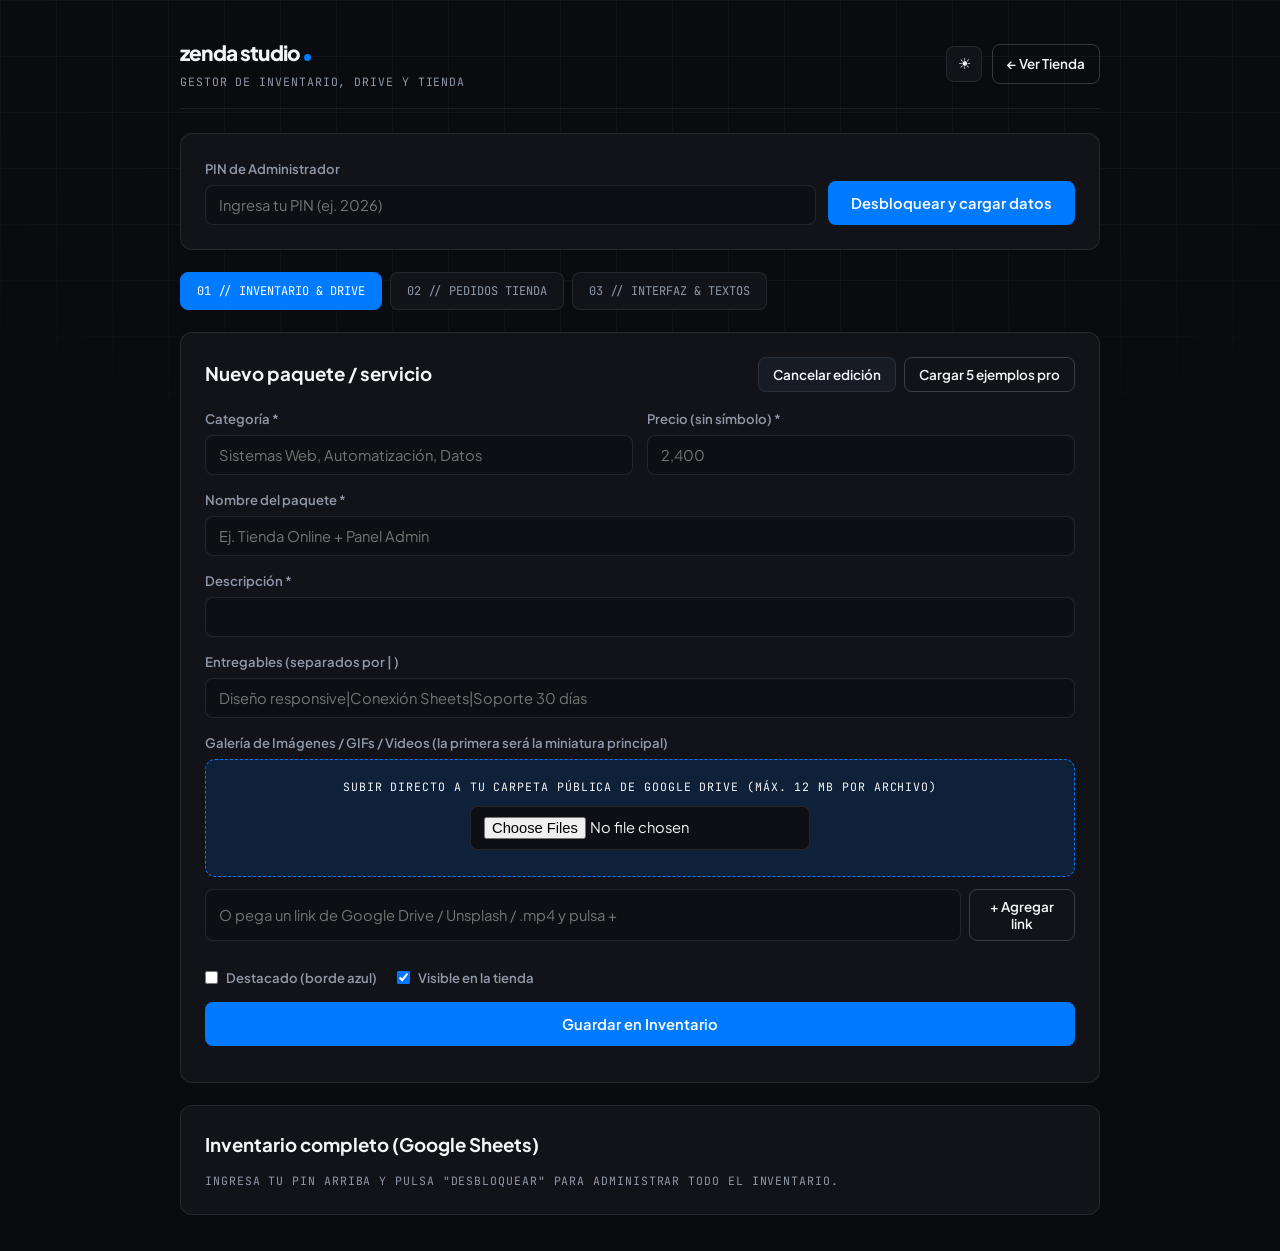
==== commit 88256fd2: "Tienda completa con carrito, subida directa a Drive y galería translúcida rotativa" ====
--- a/docs/admin.html
+++ b/docs/admin.html
@@ -2,18 +2,24 @@
 <html lang="es" data-theme="dark">
 <head>
   <meta charset="UTF-8" /><meta name="viewport" content="width=device-width, initial-scale=1.0" />
-  <title>Control // zenda studio.</title>
+  <title>Admin // zenda studio.</title>
   <link href="https://fonts.googleapis.com/css2?family=JetBrains+Mono:wght@400;600&family=Plus+Jakarta+Sans:wght@400;600;700;800&display=swap" rel="stylesheet">
   <link rel="stylesheet" href="css/styles.css" />
   <style>
-    .admin-wrap { max-width: 860px; margin: 40px auto; padding: 0 20px; }
-    .admin-top { display:flex; justify-content:space-between; align-items:center; margin-bottom:24px; padding-bottom:18px; border-bottom:1px solid var(--border); }
-    .tabs { display:flex; gap:8px; margin-bottom:24px; }
-    .tab-btn { padding:10px 18px; border-radius:8px; border:1px solid var(--border); background:var(--surface); color:var(--text-muted); font-family:var(--mono); font-size:0.78rem; cursor:pointer; }
+    .admin-wrap { max-width: 960px; margin: 36px auto; padding: 0 20px; }
+    .admin-top { display:flex; justify-content:space-between; align-items:center; margin-bottom:24px; padding-bottom:16px; border-bottom:1px solid var(--border); flex-wrap:wrap; gap:12px; }
+    .tabs { display:flex; gap:8px; margin-bottom:22px; flex-wrap:wrap; }
+    .tab-btn { padding:10px 16px; border-radius:8px; border:1px solid var(--border); background:var(--surface); color:var(--text-muted); font-family:var(--mono); font-size:0.75rem; cursor:pointer; }
     .tab-btn.active { background:var(--accent); color:#fff; border-color:var(--accent); }
-    .panel { background:var(--surface); border:1px solid var(--border); border-radius:var(--radius); padding:26px; margin-bottom:24px; }
-    .admin-item { display:flex; justify-content:space-between; align-items:center; padding:14px 0; border-bottom:1px solid var(--border); gap:12px; }
-    .admin-item:last-child { border-bottom:none; }
+    .panel { background:var(--surface); border:1px solid var(--border); border-radius:var(--radius); padding:24px; margin-bottom:22px; }
+    .upload-zone { border:1px dashed var(--accent); background:var(--accent-soft); border-radius:10px; padding:18px; text-align:center; margin-bottom:12px; }
+    .media-list { display:grid; grid-template-columns:repeat(auto-fill, minmax(120px, 1fr)); gap:10px; margin:12px 0; }
+    .media-chip { position:relative; border:1px solid var(--border-strong); border-radius:8px; overflow:hidden; aspect-ratio:16/10; background:var(--surface-2); display:flex; align-items:center; justify-content:center; }
+    .media-chip img { width:100%; height:100%; object-fit:cover; }
+    .media-chip button { position:absolute; top:4px; right:4px; background:rgba(0,0,0,0.75); color:#fff; border:none; border-radius:50%; width:22px; height:22px; cursor:pointer; font-size:0.8rem; }
+    .inv-row { display:flex; justify-content:space-between; align-items:center; gap:14px; padding:14px 0; border-bottom:1px solid var(--border); flex-wrap:wrap; }
+    .inv-row:last-child { border-bottom:none; }
+    .pill-on { color:#22c55e; } .pill-off { color:#ef4444; }
     .tab-pane[hidden] { display:none; }
   </style>
 </head>
@@ -23,83 +29,107 @@
     <div class="admin-top">
       <div>
         <a href="index.html" class="brand-logo"><span>zenda studio</span><span class="brand-dot"></span></a>
-        <div class="mono-xs" style="color:var(--text-muted); margin-top:4px;">PANEL INTERNO DE CONTROL</div>
+        <div class="mono-xs" style="color:var(--text-muted); margin-top:4px;">GESTOR DE INVENTARIO, DRIVE Y TIENDA</div>
       </div>
       <div style="display:flex; gap:10px; align-items:center;">
         <button id="theme-toggle" class="icon-btn" type="button"><span id="theme-icon">☀</span></button>
-        <a href="index.html" class="btn btn-outline btn-sm">&larr; Volver a la web</a>
-      </div>
-    </div>
-
-    <div class="panel" style="padding:18px 24px;">
-      <div class="form-group" style="margin:0;">
-        <label for="global-pin">PIN de Administrador (requerido para guardar cambios)</label>
-        <input type="password" id="global-pin" placeholder="Ej. 2026" />
-      </div>
+        <a href="index.html" class="btn btn-outline btn-sm">&larr; Ver Tienda</a>
+      </div>
+    </div>
+
+    <!-- Acceso con PIN -->
+    <div class="panel" style="display:flex; gap:12px; align-items:end; flex-wrap:wrap;">
+      <div class="form-group" style="flex:1; margin:0; min-width:200px;">
+        <label for="global-pin">PIN de Administrador</label>
+        <input type="password" id="global-pin" placeholder="Ingresa tu PIN (ej. 2026)" />
+      </div>
+      <button id="btn-connect" class="btn btn-primary" type="button">Desbloquear y cargar datos</button>
     </div>
 
     <div class="tabs">
-      <button class="tab-btn active" data-tab="tab-catalogo">01 // CATÁLOGO E INVENTARIO</button>
-      <button class="tab-btn" data-tab="tab-interfaz">02 // INTERFAZ Y TEXTOS</button>
-    </div>
-
-    <!-- PESTAÑA 1: CATÁLOGO -->
-    <div id="tab-catalogo" class="tab-pane">
+      <button class="tab-btn active" data-tab="tab-inv">01 // INVENTARIO &amp; DRIVE</button>
+      <button class="tab-btn" data-tab="tab-orders">02 // PEDIDOS TIENDA</button>
+      <button class="tab-btn" data-tab="tab-ui">03 // INTERFAZ &amp; TEXTOS</button>
+    </div>
+
+    <!-- PESTAÑA 1: INVENTARIO + SUBIDA A DRIVE -->
+    <div id="tab-inv" class="tab-pane">
       <div class="panel">
-        <div style="display:flex; justify-content:space-between; align-items:center; flex-wrap:wrap; gap:12px; margin-bottom:18px;">
-          <h3>Agregar servicio / paquete</h3>
-          <button type="button" id="btn-seed" class="btn btn-outline btn-sm">Cargar 5 ejemplos pro</button>
+        <div style="display:flex; justify-content:space-between; align-items:center; flex-wrap:wrap; gap:10px; margin-bottom:16px;">
+          <h3 id="form-heading">Nuevo paquete / servicio</h3>
+          <div style="display:flex; gap:8px;">
+            <button type="button" id="btn-reset-edit" class="btn btn-ghost btn-sm" hidden>Cancelar edición</button>
+            <button type="button" id="btn-seed" class="btn btn-outline btn-sm">Cargar 5 ejemplos pro</button>
+          </div>
         </div>
+
         <form id="admin-form">
+          <input type="hidden" id="edit-id" />
           <div class="form-row">
             <div class="form-group"><label>Categoría *</label><input type="text" id="categoria" required placeholder="Sistemas Web, Automatización, Datos" /></div>
             <div class="form-group"><label>Precio (sin símbolo) *</label><input type="text" id="precio" required placeholder="2,400" /></div>
           </div>
-          <div class="form-group"><label>Nombre del paquete *</label><input type="text" id="nombre" required placeholder="Ej. Sistema de Cotizaciones + CRM" /></div>
+          <div class="form-group"><label>Nombre del paquete *</label><input type="text" id="nombre" required placeholder="Ej. Tienda Online + Panel Admin" /></div>
           <div class="form-group"><label>Descripción *</label><input type="text" id="descripcion" required /></div>
-          <div class="form-group"><label>Entregables (separados por | )</label><input type="text" id="entregables" placeholder="Panel admin|Conexión Sheets|Soporte 30 días" /></div>
-          <div class="form-group"><label>Link de Imagen (Drive), GIF o Video (.mp4)</label><input type="text" id="imagen_drive" placeholder="https://drive.google.com/..." /></div>
-          <div class="form-group" style="display:flex; align-items:center; gap:8px;">
-            <input type="checkbox" id="destacado" style="width:auto;" /><label for="destacado" style="margin:0;">Marcar como recomendado (borde azul)</label>
-          </div>
-          <button type="submit" class="btn btn-primary btn-full" id="btn-save">Guardar en Google Sheets</button>
+          <div class="form-group"><label>Entregables (separados por | )</label><input type="text" id="entregables" placeholder="Diseño responsive|Conexión Sheets|Soporte 30 días" /></div>
+
+          <!-- GESTOR MULTIMEDIA (SUBIR A DRIVE O PEGAR LINK) -->
+          <div class="form-group">
+            <label>Galería de Imágenes / GIFs / Videos (la primera será la miniatura principal)</label>
+            <div class="upload-zone">
+              <p class="mono-xs" style="margin-bottom:10px;">SUBIR DIRECTO A TU CARPETA PÚBLICA DE GOOGLE DRIVE (máx. 12 MB por archivo)</p>
+              <input type="file" id="file-uploader" accept="image/*,video/mp4,video/webm" multiple style="max-width:340px;" />
+              <div id="upload-status" class="mono-xs" style="margin-top:8px; color:var(--accent);"></div>
+            </div>
+            <div style="display:flex; gap:8px;">
+              <input type="text" id="manual-link" placeholder="O pega un link de Google Drive / Unsplash / .mp4 y pulsa +" />
+              <button type="button" id="btn-add-link" class="btn btn-outline btn-sm">+ Agregar link</button>
+            </div>
+            <div id="media-preview-list" class="media-list"></div>
+          </div>
+
+          <div class="form-group" style="display:flex; gap:20px; flex-wrap:wrap;">
+            <label style="display:flex; align-items:center; gap:8px; margin:0; cursor:pointer;"><input type="checkbox" id="destacado" style="width:auto;" /> Destacado (borde azul)</label>
+            <label style="display:flex; align-items:center; gap:8px; margin:0; cursor:pointer;"><input type="checkbox" id="activo" checked style="width:auto;" /> Visible en la tienda</label>
+          </div>
+
+          <button type="submit" class="btn btn-primary btn-full" id="btn-save">Guardar en Inventario</button>
           <p id="admin-status" class="form-status"></p>
         </form>
       </div>
 
       <div class="panel">
-        <h3 style="margin-bottom:12px;">Servicios activos en tu web</h3>
-        <div id="admin-list" class="mono-xs">CARGANDO...</div>
-      </div>
-    </div>
-
-    <!-- PESTAÑA 2: CONTROL DE INTERFAZ -->
-    <div id="tab-interfaz" class="tab-pane" hidden>
+        <h3 style="margin-bottom:12px;">Inventario completo (Google Sheets)</h3>
+        <div id="admin-list" class="mono-xs" style="color:var(--text-muted);">Ingresa tu PIN arriba y pulsa "Desbloquear" para administrar todo el inventario.</div>
+      </div>
+    </div>
+
+    <!-- PESTAÑA 2: PEDIDOS -->
+    <div id="tab-orders" class="tab-pane" hidden>
       <div class="panel">
-        <h3 style="margin-bottom:18px;">Control visual y textos en vivo</h3>
+        <h3 style="margin-bottom:12px;">Pedidos recibidos desde la tienda</h3>
+        <div id="orders-list" class="mono-xs" style="color:var(--text-muted);">Desbloquea con tu PIN para ver los pedidos.</div>
+      </div>
+    </div>
+
+    <!-- PESTAÑA 3: INTERFAZ -->
+    <div id="tab-ui" class="tab-pane" hidden>
+      <div class="panel">
+        <h3 style="margin-bottom:16px;">Control de interfaz en vivo</h3>
         <form id="config-form">
-          <div class="form-group"><label>Título principal (Hero)</label><input type="text" id="cfg-titulo" placeholder="Construimos sistemas que trabajan por tu negocio" /></div>
-          <div class="form-group"><label>Subtítulo (Hero)</label><input type="text" id="cfg-subtitulo" placeholder="Desarrollo web, automatización y arquitectura digital..." /></div>
-          <div class="form-group"><label>Barra de aviso / promoción superior (dejar vacío para ocultar)</label><input type="text" id="cfg-promo" placeholder="Ej. Agenda abierta para proyectos de diciembre" /></div>
+          <div class="form-group"><label>Título principal (Hero)</label><input type="text" id="cfg-titulo" /></div>
+          <div class="form-group"><label>Subtítulo (Hero)</label><input type="text" id="cfg-subtitulo" /></div>
+          <div class="form-group"><label>Banner superior de aviso / promo (vacío = oculto)</label><input type="text" id="cfg-promo" /></div>
           <div class="form-row">
-            <div class="form-group">
-              <label>Tema por defecto</label>
-              <select id="cfg-tema">
-                <option value="dark">Modo Oscuro</option>
-                <option value="light">Modo Claro</option>
-              </select>
-            </div>
+            <div class="form-group"><label>Tema por defecto</label><select id="cfg-tema"><option value="dark">Modo Oscuro</option><option value="light">Modo Claro</option></select></div>
             <div class="form-group"><label>Color de acento (HEX)</label><input type="text" id="cfg-color" value="#007bff" /></div>
           </div>
           <div class="form-row">
             <div class="form-group"><label>WhatsApp (con código país)</label><input type="text" id="cfg-wa" placeholder="502XXXXXXXX" /></div>
-            <div class="form-group"><label>Correo del estudio</label><input type="email" id="cfg-correo" placeholder="hola@zendastudio.com" /></div>
-          </div>
-          <div class="form-group">
-            <label>Mostrar sección "Cómo trabajamos"</label>
-            <select id="cfg-proceso"><option value="SI">Sí, mostrar</option><option value="NO">No, ocultar</option></select>
-          </div>
-          <button type="submit" class="btn btn-primary btn-full" id="btn-cfg">Guardar interfaz en Sheets</button>
+            <div class="form-group"><label>Correo del estudio</label><input type="email" id="cfg-correo" /></div>
+          </div>
+          <div class="form-group"><label>Mostrar sección Proceso</label><select id="cfg-proceso"><option value="SI">Sí</option><option value="NO">No</option></select></div>
+          <button type="submit" class="btn btn-primary btn-full" id="btn-cfg">Guardar interfaz</button>
           <p id="cfg-status" class="form-status"></p>
         </form>
       </div>
@@ -108,60 +138,182 @@
 
   <script>
     const APPS_SCRIPT_URL = 'https://script.google.com/macros/s/AKfycbzBQgX8U0CzNe_zH8slUUAgDPMlQG3o0TidWUQ8cX2I88tEGSa6-4zsZet6Y-bqqd12GQ/exec';
+    let currentMedia = []; // Array de { raw, preview, isVideo }
+    let fullCatalog = [];
+
     const getPin = () => document.getElementById('global-pin').value.trim();
 
     // Tema
-    const savedTheme = localStorage.getItem('zenda_theme') || 'dark';
-    document.documentElement.setAttribute('data-theme', savedTheme);
-    document.getElementById('theme-icon').textContent = savedTheme === 'dark' ? '☀' : '☾';
-    document.getElementById('theme-toggle').addEventListener('click', () => {
+    const t = localStorage.getItem('zenda_theme') || 'dark';
+    document.documentElement.setAttribute('data-theme', t);
+    document.getElementById('theme-icon').textContent = t === 'dark' ? '☀' : '☾';
+    document.getElementById('theme-toggle').onclick = () => {
       const next = document.documentElement.getAttribute('data-theme') === 'dark' ? 'light' : 'dark';
       localStorage.setItem('zenda_theme', next);
       document.documentElement.setAttribute('data-theme', next);
       document.getElementById('theme-icon').textContent = next === 'dark' ? '☀' : '☾';
-    });
+    };
 
     // Pestañas
     document.querySelectorAll('.tab-btn').forEach(btn => {
-      btn.addEventListener('click', () => {
+      btn.onclick = () => {
         document.querySelectorAll('.tab-btn').forEach(b => b.classList.remove('active'));
         document.querySelectorAll('.tab-pane').forEach(p => p.hidden = true);
         btn.classList.add('active');
         document.getElementById(btn.dataset.tab).hidden = false;
-      });
+      };
     });
 
-    async function cargarTodo() {
-      const list = document.getElementById('admin-list');
-      try {
-        const res = await fetch(APPS_SCRIPT_URL);
-        const json = await res.json();
-        list.innerHTML = (json.data || []).map(item => `
-          <div class="admin-item">
-            <div><strong>${item.nombre}</strong> <span class="mono-val text-accent">Q${item.precio}</span><div class="mono-xs" style="color:var(--text-muted)">${item.categoria}</div></div>
-            <button class="btn btn-outline btn-sm" onclick="ocultarServicio('${item.id}')">Ocultar</button>
-          </div>`).join('') || '<p>No hay servicios activos.</p>';
-
-        if (json.config) {
-          const c = json.config;
-          if (c.hero_titulo) document.getElementById('cfg-titulo').value = c.hero_titulo;
-          if (c.hero_subtitulo) document.getElementById('cfg-subtitulo').value = c.hero_subtitulo;
-          if (c.banner_promo) document.getElementById('cfg-promo').value = c.banner_promo;
-          if (c.tema_default) document.getElementById('cfg-tema').value = c.tema_default;
-          if (c.color_acento) document.getElementById('cfg-color').value = c.color_acento;
-          if (c.whatsapp) document.getElementById('cfg-wa').value = c.whatsapp;
-          if (c.correo) document.getElementById('cfg-correo').value = c.correo;
-          if (c.mostrar_proceso) document.getElementById('cfg-proceso').value = c.mostrar_proceso;
+    function toPreview(url) {
+      const clean = String(url).replace('#video', '');
+      const m = clean.match(/[-\w]{25,}/);
+      if (clean.includes('drive.google.com') && m) return `https://drive.google.com/thumbnail?id=${m[0]}&sz=w400`;
+      return clean;
+    }
+
+    function renderMediaChips() {
+      const box = document.getElementById('media-preview-list');
+      box.innerHTML = currentMedia.map((m, idx) => `
+        <div class="media-chip" title="${idx === 0 ? 'Miniatura principal' : 'Galería #' + (idx+1)}">
+          ${m.isVideo ? '<span class="mono-xs">VIDEO</span>' : `<img src="${m.preview}" alt="" />`}
+          <button type="button" onclick="removeMedia(${idx})">&times;</button>
+        </div>`).join('');
+    }
+    window.removeMedia = (idx) => { currentMedia.splice(idx, 1); renderMediaChips(); };
+
+    // Agregar link manual
+    document.getElementById('btn-add-link').onclick = () => {
+      const input = document.getElementById('manual-link');
+      const val = input.value.trim();
+      if (!val) return;
+      const isVideo = val.includes('#video') || /\.(mp4|webm)(\?|$)/i.test(val);
+      currentMedia.push({ raw: val, preview: toPreview(val), isVideo });
+      input.value = '';
+      renderMediaChips();
+    };
+
+    // Subir archivo(s) directo a Google Drive
+    document.getElementById('file-uploader').addEventListener('change', async (e) => {
+      const pin = getPin();
+      if (!pin) { alert('Ingresa tu PIN arriba antes de subir archivos a Drive.'); e.target.value = ''; return; }
+      const files = Array.from(e.target.files);
+      const st = document.getElementById('upload-status');
+
+      for (const file of files) {
+        if (file.size > 12 * 1024 * 1024) {
+          alert(`"${file.name}" pesa más de 12 MB. Súbelo directo a tu carpeta de Drive y pega el enlace abajo.`);
+          continue;
         }
-      } catch { list.textContent = 'Error al conectar con Google Sheets.'; }
+        st.textContent = `Subiendo "${file.name}" a Google Drive...`;
+        const base64 = await new Promise((resolve) => {
+          const reader = new FileReader();
+          reader.onload = () => resolve(reader.result.split(',')[1]);
+          reader.readAsDataURL(file);
+        });
+        try {
+          const res = await fetch(APPS_SCRIPT_URL, {
+            method: 'POST',
+            body: JSON.stringify({ action: 'upload_file', pin, fileName: file.name, mimeType: file.type, base64 })
+          });
+          const json = await res.json();
+          if (json.status === 'ok') {
+            currentMedia.push({ raw: json.url, preview: json.previewUrl, isVideo: json.isVideo });
+            renderMediaChips();
+            st.textContent = `Subido a Drive: ${file.name}`;
+          } else {
+            st.textContent = `Error: ${json.message}`;
+          }
+        } catch {
+          st.textContent = 'Error de red al subir a Drive.';
+        }
+      }
+      e.target.value = '';
+    });
+
+    // Cargar todo el panel con PIN
+    async function cargarAdmin() {
+      const pin = getPin();
+      if (!pin) return alert('Ingresa tu PIN primero.');
+      document.getElementById('admin-list').textContent = 'CARGANDO INVENTARIO...';
+      const res = await fetch(APPS_SCRIPT_URL, { method: 'POST', body: JSON.stringify({ action: 'get_admin_data', pin }) });
+      const json = await res.json();
+      if (json.status !== 'ok') { document.getElementById('admin-list').textContent = 'ERROR: ' + json.message; return; }
+
+      fullCatalog = json.catalog || [];
+      document.getElementById('admin-list').innerHTML = fullCatalog.map(item => {
+        const on = String(item.activo).toUpperCase() === 'SI';
+        const fotos = (item.galeria || []).length;
+        return `
+          <div class="inv-row">
+            <div>
+              <strong>${item.nombre}</strong> <span class="mono-val text-accent">Q${item.precio}</span>
+              <span class="mono-xs ${on ? 'pill-on' : 'pill-off'}" style="margin-left:8px;">● ${on ? 'ACTIVO' : 'OCULTO'}</span>
+              <div class="mono-xs" style="color:var(--text-muted);">${item.categoria} &middot; ${fotos} archivo(s) multimedia</div>
+            </div>
+            <div style="display:flex; gap:6px;">
+              <button class="btn btn-outline btn-sm" onclick="editarServicio('${item.id}')">Editar</button>
+              <button class="btn btn-ghost btn-sm" onclick="toggleServicio('${item.id}')">${on ? 'Ocultar' : 'Activar'}</button>
+              <button class="btn btn-ghost btn-sm" style="color:#ef4444;" onclick="eliminarServicio('${item.id}')">Borrar</button>
+            </div>
+          </div>`;
+      }).join('') || '<p>Sin servicios todavía.</p>';
+
+      // Pedidos
+      const orders = json.orders || [];
+      document.getElementById('orders-list').innerHTML = orders.map(o => `
+        <div class="inv-row">
+          <div>
+            <strong>${o.orden_id}</strong> — ${o.cliente} (<span class="text-accent">${o.total}</span>)
+            <div style="font-size:0.84rem; color:var(--text-muted);">${o.items}</div>
+            <div class="mono-xs" style="color:var(--text-muted);">${o.telefono} &middot; ${o.metodo_pago} &middot; Estado: ${o.estado}</div>
+          </div>
+          <select class="search-input" style="min-width:130px;" onchange="cambiarEstadoPedido('${o.orden_id}', this.value)">
+            ${['Nuevo','Pagado','En proceso','Entregado','Cancelado'].map(st => `<option ${o.estado===st?'selected':''}>${st}</option>`).join('')}
+          </select>
+        </div>`).join('') || '<p>Aún no hay pedidos registrados.</p>';
+
+      // Config
+      if (json.config) {
+        const c = json.config;
+        document.getElementById('cfg-titulo').value = c.hero_titulo || '';
+        document.getElementById('cfg-subtitulo').value = c.hero_subtitulo || '';
+        document.getElementById('cfg-promo').value = c.banner_promo || '';
+        document.getElementById('cfg-tema').value = c.tema_default || 'dark';
+        document.getElementById('cfg-color').value = c.color_acento || '#007bff';
+        document.getElementById('cfg-wa').value = c.whatsapp || '';
+        document.getElementById('cfg-correo').value = c.correo || '';
+        document.getElementById('cfg-proceso').value = c.mostrar_proceso || 'SI';
+      }
     }
 
-    window.ocultarServicio = async function(id) {
-      const pin = getPin() || prompt('Ingresa tu PIN:');
-      if (!pin) return;
-      await fetch(APPS_SCRIPT_URL, { method: 'POST', body: JSON.stringify({ action: 'toggle_service', id, pin }) });
-      cargarTodo();
-    };
+    document.getElementById('btn-connect').onclick = cargarAdmin;
+
+    window.editarServicio = (id) => {
+      const item = fullCatalog.find(i => String(i.id) === String(id));
+      if (!item) return;
+      document.getElementById('edit-id').value = item.id;
+      document.getElementById('categoria').value = item.categoria;
+      document.getElementById('precio').value = item.precio;
+      document.getElementById('nombre').value = item.nombre;
+      document.getElementById('descripcion').value = item.descripcion;
+      document.getElementById('entregables').value = item.entregables;
+      document.getElementById('destacado').checked = String(item.destacado).toUpperCase() === 'SI';
+      document.getElementById('activo').checked = String(item.activo).toUpperCase() === 'SI';
+      currentMedia = (item.galeria || []).map(g => ({ raw: g.raw, preview: g.url, isVideo: g.type !== 'image' }));
+      renderMediaChips();
+      document.getElementById('form-heading').textContent = `Editando: ${item.nombre}`;
+      document.getElementById('btn-reset-edit').hidden = false;
+      window.scrollTo({ top: 0, behavior: 'smooth' });
+    };
+
+    function resetForm() {
+      document.getElementById('admin-form').reset();
+      document.getElementById('edit-id').value = '';
+      currentMedia = []; renderMediaChips();
+      document.getElementById('form-heading').textContent = 'Nuevo paquete / servicio';
+      document.getElementById('btn-reset-edit').hidden = true;
+    }
+    document.getElementById('btn-reset-edit').onclick = resetForm;
 
     document.getElementById('admin-form').addEventListener('submit', async (e) => {
       e.preventDefault();
@@ -171,39 +323,48 @@
       const res = await fetch(APPS_SCRIPT_URL, {
         method: 'POST',
         body: JSON.stringify({
-          action: 'add_service', pin,
+          action: 'save_service', pin,
+          id: document.getElementById('edit-id').value || null,
           categoria: document.getElementById('categoria').value.trim(),
           nombre: document.getElementById('nombre').value.trim(),
           precio: document.getElementById('precio').value.trim(),
           descripcion: document.getElementById('descripcion').value.trim(),
           entregables: document.getElementById('entregables').value.trim(),
-          imagen_drive: document.getElementById('imagen_drive').value.trim(),
-          destacado: document.getElementById('destacado').checked
+          imagen_drive: currentMedia.map(m => m.raw).join('|'),
+          destacado: document.getElementById('destacado').checked,
+          activo: document.getElementById('activo').checked
         })
       });
       const json = await res.json();
       st.textContent = json.status === 'ok' ? 'Guardado en Google Sheets.' : 'Error: ' + json.message;
-      btn.disabled = false; btn.textContent = 'Guardar en Google Sheets';
-      if (json.status === 'ok') { e.target.reset(); cargarTodo(); }
+      btn.disabled = false; btn.textContent = 'Guardar en Inventario';
+      if (json.status === 'ok') { resetForm(); cargarAdmin(); }
     });
 
-    document.getElementById('btn-seed').addEventListener('click', async () => {
+    window.toggleServicio = async (id) => {
+      await fetch(APPS_SCRIPT_URL, { method: 'POST', body: JSON.stringify({ action: 'toggle_service', id, pin: getPin() }) });
+      cargarAdmin();
+    };
+    window.eliminarServicio = async (id) => {
+      if (!confirm('¿Eliminar permanentemente este paquete?')) return;
+      await fetch(APPS_SCRIPT_URL, { method: 'POST', body: JSON.stringify({ action: 'delete_service', id, pin: getPin() }) });
+      cargarAdmin();
+    };
+    window.cambiarEstadoPedido = async (orden_id, estado) => {
+      await fetch(APPS_SCRIPT_URL, { method: 'POST', body: JSON.stringify({ action: 'update_order_status', orden_id, estado, pin: getPin() }) });
+    };
+
+    document.getElementById('btn-seed').onclick = async () => {
       const pin = getPin(); if (!pin) return alert('Ingresa tu PIN arriba primero.');
-      if (!confirm('¿Agregar 5 paquetes de ejemplo de servicios de sistemas a tu Google Sheet?')) return;
-      const btn = document.getElementById('btn-seed');
-      btn.disabled = true; btn.textContent = 'Cargando...';
-      const res = await fetch(APPS_SCRIPT_URL, { method: 'POST', body: JSON.stringify({ action: 'seed_5_examples', pin }) });
-      const json = await res.json();
-      alert(json.status === 'ok' ? '¡5 servicios agregados!' : 'Error: ' + json.message);
-      btn.disabled = false; btn.textContent = 'Cargar 5 ejemplos pro';
-      cargarTodo();
-    });
+      if (!confirm('¿Cargar 5 paquetes de ejemplo con galerías múltiples?')) return;
+      await fetch(APPS_SCRIPT_URL, { method: 'POST', body: JSON.stringify({ action: 'seed_5_examples', pin }) });
+      cargarAdmin();
+    };
 
     document.getElementById('config-form').addEventListener('submit', async (e) => {
       e.preventDefault();
-      const pin = getPin(); if (!pin) return alert('Ingresa tu PIN arriba primero.');
-      const btn = document.getElementById('btn-cfg'); const st = document.getElementById('cfg-status');
-      btn.disabled = true; btn.textContent = 'Guardando...';
+      const pin = getPin(); if (!pin) return alert('Ingresa tu PIN primero.');
+      const st = document.getElementById('cfg-status');
       const res = await fetch(APPS_SCRIPT_URL, {
         method: 'POST',
         body: JSON.stringify({
@@ -221,11 +382,8 @@
         })
       });
       const json = await res.json();
-      st.textContent = json.status === 'ok' ? 'Interfaz actualizada en vivo.' : 'Error: ' + json.message;
-      btn.disabled = false; btn.textContent = 'Guardar interfaz en Sheets';
+      st.textContent = json.status === 'ok' ? 'Interfaz guardada en vivo.' : 'Error: ' + json.message;
     });
-
-    cargarTodo();
   </script>
 </body>
 </html>
--- a/docs/css/styles.css
+++ b/docs/css/styles.css
@@ -7,25 +7,25 @@
   --sans: 'Plus Jakarta Sans', -apple-system, BlinkMacSystemFont, sans-serif;
 }
 
-/* MODO OSCURO (Carbón arquitectónico, sin negro puro) */
 [data-theme="dark"] {
   --bg: #0a0b0e;
   --surface: #111318;
-  --surface-2: #161922;
+  --surface-2: #171b24;
+  --glass: rgba(17, 19, 24, 0.68);
   --text: #f3f5f8;
   --text-muted: #8f98a8;
   --border: rgba(255, 255, 255, 0.09);
   --border-strong: rgba(255, 255, 255, 0.18);
   --grid-line: rgba(255, 255, 255, 0.035);
-  --nav-bg: rgba(10, 11, 14, 0.78);
+  --nav-bg: rgba(10, 11, 14, 0.8);
   --input-bg: #0d0f14;
 }
 
-/* MODO CLARO (Papel editorial limpio) */
 [data-theme="light"] {
   --bg: #f6f6f4;
   --surface: #ffffff;
-  --surface-2: #efeff1;
+  --surface-2: #efeff2;
+  --glass: rgba(255, 255, 255, 0.74);
   --text: #111317;
   --text-muted: #5a6270;
   --border: rgba(17, 19, 23, 0.1);
@@ -37,282 +37,199 @@
 
 * { box-sizing: border-box; margin: 0; padding: 0; }
 html { scroll-behavior: smooth; }
-body {
-  font-family: var(--sans);
-  background: var(--bg);
-  color: var(--text);
-  line-height: 1.6;
-  transition: background-color 0.25s ease, color 0.25s ease;
-  overflow-x: hidden;
-}
-
-/* Cuadrícula técnica sutil */
+body { font-family: var(--sans); background: var(--bg); color: var(--text); line-height: 1.6; transition: background-color 0.25s, color 0.25s; overflow-x: hidden; }
+
 .grid-backdrop {
   position: fixed; inset: 0; z-index: -1; pointer-events: none;
-  background-image:
-    linear-gradient(to right, var(--grid-line) 1px, transparent 1px),
-    linear-gradient(to bottom, var(--grid-line) 1px, transparent 1px);
+  background-image: linear-gradient(to right, var(--grid-line) 1px, transparent 1px), linear-gradient(to bottom, var(--grid-line) 1px, transparent 1px);
   background-size: 56px 56px;
   mask-image: radial-gradient(ellipse 80% 60% at 50% 0%, #000 55%, transparent 100%);
   -webkit-mask-image: radial-gradient(ellipse 80% 60% at 50% 0%, #000 55%, transparent 100%);
 }
 
+.glass-surface { background: var(--glass); backdrop-filter: blur(18px); -webkit-backdrop-filter: blur(18px); border: 1px solid var(--border-strong); }
 .container { max-width: 1160px; margin: 0 auto; padding: 0 24px; }
 .text-accent { color: var(--accent); }
 .mono-xs { font-family: var(--mono); font-size: 0.72rem; letter-spacing: 0.08em; text-transform: uppercase; }
-.mono-val { font-family: var(--mono); font-size: 0.92rem; }
+.mono-val { font-family: var(--mono); font-size: 0.94rem; }
 .mono-num { font-family: var(--mono); font-size: 0.72rem; color: var(--accent); margin-right: 4px; }
 
-/* Banner promocional */
-.promo-bar {
-  background: var(--surface-2); border-bottom: 1px solid var(--border);
-  padding: 9px 16px; text-align: center; font-size: 0.85rem;
-  display: flex; justify-content: center; align-items: center; gap: 10px;
-}
-.mono-tag {
-  font-family: var(--mono); font-size: 0.68rem; font-weight: 600;
-  background: var(--accent); color: #fff; padding: 2px 7px; border-radius: 4px;
-}
+.promo-bar { background: var(--surface-2); border-bottom: 1px solid var(--border); padding: 9px 16px; display: flex; justify-content: center; align-items: center; gap: 10px; font-size: 0.85rem; }
+.promo-bar[hidden] { display: none; }
+.mono-tag { font-family: var(--mono); font-size: 0.68rem; font-weight: 600; background: var(--accent); color: #fff; padding: 2px 7px; border-radius: 4px; }
 
 /* Navbar */
-.navbar {
-  position: sticky; top: 0; z-index: 100;
-  background: var(--nav-bg); backdrop-filter: blur(14px); -webkit-backdrop-filter: blur(14px);
-  border-bottom: 1px solid var(--border);
-}
+.navbar { position: sticky; top: 0; z-index: 100; background: var(--nav-bg); backdrop-filter: blur(14px); border-bottom: 1px solid var(--border); }
 .nav-inner { display: flex; justify-content: space-between; align-items: center; height: 70px; gap: 16px; }
-.nav-left { display: flex; align-items: center; gap: 20px; }
-.brand-logo {
-  display: inline-flex; align-items: baseline; text-decoration: none; color: var(--text);
-  font-weight: 800; font-size: 1.3rem; letter-spacing: -0.04em;
-}
-.brand-dot {
-  display: inline-block; width: 7px; height: 7px; background: var(--accent);
-  border-radius: 50%; margin-left: 4px; cursor: pointer; transition: transform 0.15s;
-}
+.nav-left { display: flex; align-items: center; gap: 18px; }
+.brand-logo { display: inline-flex; align-items: baseline; text-decoration: none; color: var(--text); font-weight: 800; font-size: 1.3rem; letter-spacing: -0.04em; }
+.brand-dot { display: inline-block; width: 7px; height: 7px; background: var(--accent); border-radius: 50%; margin-left: 4px; cursor: pointer; transition: transform 0.15s; }
 .brand-dot:active { transform: scale(1.6); }
 
-.live-pill {
-  display: inline-flex; align-items: center; gap: 8px;
-  padding: 5px 11px; border: 1px solid var(--border); border-radius: 99px;
-  color: var(--text-muted); background: var(--surface);
-}
-.pulse-dot {
-  width: 7px; height: 7px; border-radius: 50%; background: #22c55e;
-  box-shadow: 0 0 0 0 rgba(34, 197, 94, 0.7); animation: pulse 2.2s infinite;
-}
-@keyframes pulse {
-  0% { box-shadow: 0 0 0 0 rgba(34, 197, 94, 0.6); }
-  70% { box-shadow: 0 0 0 7px rgba(34, 197, 94, 0); }
-  100% { box-shadow: 0 0 0 0 rgba(34, 197, 94, 0); }
-}
-
-.nav-links { display: flex; align-items: center; gap: 22px; }
-.nav-links a:not(.btn) {
-  text-decoration: none; color: var(--text-muted); font-size: 0.9rem; font-weight: 500; transition: color .2s;
-}
+.live-pill { display: inline-flex; align-items: center; gap: 8px; padding: 5px 11px; border: 1px solid var(--border); border-radius: 99px; color: var(--text-muted); background: var(--surface); }
+.pulse-dot { width: 7px; height: 7px; border-radius: 50%; background: #22c55e; animation: pulse 2.2s infinite; }
+@keyframes pulse { 0% { box-shadow: 0 0 0 0 rgba(34,197,94,0.6); } 70% { box-shadow: 0 0 0 7px rgba(34,197,94,0); } 100% { box-shadow: 0 0 0 0 rgba(34,197,94,0); } }
+
+.nav-links { display: flex; align-items: center; gap: 20px; }
+.nav-links a:not(.btn) { text-decoration: none; color: var(--text-muted); font-size: 0.9rem; font-weight: 500; transition: color .2s; }
 .nav-links a:not(.btn):hover { color: var(--text); }
 
-.icon-btn {
-  width: 36px; height: 36px; border-radius: 8px; border: 1px solid var(--border);
-  background: var(--surface); color: var(--text); cursor: pointer;
-  display: inline-flex; align-items: center; justify-content: center; font-size: 0.95rem;
-  transition: border-color .2s, transform .2s;
-}
-.icon-btn:hover { border-color: var(--accent); transform: rotate(12deg); }
+.icon-btn { width: 36px; height: 36px; border-radius: 8px; border: 1px solid var(--border); background: var(--surface); color: var(--text); cursor: pointer; display: inline-flex; align-items: center; justify-content: center; font-size: 0.95rem; transition: border-color .2s; }
+.icon-btn:hover { border-color: var(--accent); }
+
+.cart-btn { display: inline-flex; align-items: center; gap: 8px; padding: 8px 14px; border-radius: 8px; border: 1px solid var(--accent); background: var(--accent-soft); color: var(--text); font-weight: 600; font-size: 0.86rem; cursor: pointer; font-family: inherit; transition: all .2s; }
+.cart-btn:hover { background: var(--accent); color: #fff; }
+.cart-badge { background: var(--accent); color: #fff; padding: 2px 7px; border-radius: 99px; }
 
 /* Botones */
-.btn {
-  display: inline-flex; align-items: center; justify-content: center; gap: 8px;
-  padding: 12px 22px; border-radius: 8px; font-weight: 600; font-size: 0.92rem;
-  text-decoration: none; cursor: pointer; border: 1px solid transparent; transition: all .2s;
-  font-family: inherit;
-}
-.btn-sm { padding: 8px 15px; font-size: 0.84rem; }
+.btn { display: inline-flex; align-items: center; justify-content: center; gap: 8px; padding: 12px 22px; border-radius: 8px; font-weight: 600; font-size: 0.92rem; text-decoration: none; cursor: pointer; border: 1px solid transparent; transition: all .2s; font-family: inherit; }
+.btn-sm { padding: 8px 14px; font-size: 0.84rem; }
 .btn-full { width: 100%; }
 .btn-primary { background: var(--accent); color: #fff; }
 .btn-primary:hover { filter: brightness(1.1); transform: translateY(-1px); box-shadow: 0 8px 24px var(--accent-glow); }
 .btn-outline { background: transparent; border-color: var(--border-strong); color: var(--text); }
 .btn-outline:hover { border-color: var(--accent); color: var(--accent); }
-.btn-ghost { background: var(--surface); border-color: var(--border); color: var(--text); }
+.btn-ghost { background: var(--surface-2); border-color: var(--border); color: var(--text); }
 .btn-ghost:hover { border-color: var(--border-strong); }
 
 /* Hero */
-.hero { padding: 84px 0 68px; }
+.hero { padding: 78px 0 64px; }
 .hero-grid { display: grid; grid-template-columns: 1.45fr 0.85fr; gap: 48px; align-items: end; }
-.eyebrow { color: var(--accent); margin-bottom: 18px; display: inline-block; }
-.hero h1 {
-  font-size: clamp(2.4rem, 5.2vw, 3.85rem); font-weight: 800;
-  line-height: 1.05; letter-spacing: -0.04em; margin-bottom: 20px;
-}
-.hero p { font-size: 1.08rem; color: var(--text-muted); max-width: 560px; margin-bottom: 32px; }
+.eyebrow { color: var(--accent); margin-bottom: 16px; display: inline-block; }
+.hero h1 { font-size: clamp(2.3rem, 5vw, 3.7rem); font-weight: 800; line-height: 1.05; letter-spacing: -0.04em; margin-bottom: 18px; }
+.hero p { font-size: 1.06rem; color: var(--text-muted); max-width: 560px; margin-bottom: 30px; }
 .hero-actions { display: flex; flex-wrap: wrap; gap: 12px; }
 
-.hero-spec-card {
-  background: var(--surface); border: 1px solid var(--border); border-radius: var(--radius);
-  padding: 22px; display: flex; flex-direction: column; gap: 14px;
-}
-.spec-header {
-  display: flex; justify-content: space-between; align-items: center;
-  padding-bottom: 12px; border-bottom: 1px solid var(--border); color: var(--text-muted);
-}
+.hero-spec-card { border-radius: var(--radius); padding: 22px; display: flex; flex-direction: column; gap: 14px; }
+.spec-header { display: flex; justify-content: space-between; padding-bottom: 12px; border-bottom: 1px solid var(--border); color: var(--text-muted); }
 .spec-status { color: #22c55e; }
 .spec-row { display: flex; justify-content: space-between; align-items: baseline; font-size: 0.9rem; }
 .spec-label { color: var(--text-muted); }
 .spec-footer { padding-top: 10px; border-top: 1px solid var(--border); }
-.copy-chip {
-  width: 100%; padding: 9px 12px; background: var(--surface-2); border: 1px dashed var(--border-strong);
-  border-radius: 6px; color: var(--text-muted); cursor: pointer; transition: all .2s;
-}
+.copy-chip { width: 100%; padding: 9px 12px; background: var(--surface-2); border: 1px dashed var(--border-strong); border-radius: 6px; color: var(--text-muted); cursor: pointer; }
 .copy-chip:hover { border-color: var(--accent); color: var(--text); }
 
-/* Cinta técnica */
-.marquee-wrap {
-  border-top: 1px solid var(--border); border-bottom: 1px solid var(--border);
-  background: var(--surface); overflow: hidden; padding: 13px 0;
-}
-.marquee-track {
-  display: flex; gap: 28px; white-space: nowrap; color: var(--text-muted);
-  width: max-content; animation: marquee 28s linear infinite;
-}
-@keyframes marquee { from { transform: translateX(0); } to { transform: translateX(-50%); } }
-
-/* Separadores y Secciones */
-.section { padding: 84px 0; }
+/* Secciones */
+.section { padding: 78px 0; }
 .section-divider { border-top: 1px solid var(--border); }
-.section-head {
-  display: flex; justify-content: space-between; align-items: flex-end;
-  flex-wrap: wrap; gap: 24px; margin-bottom: 42px;
-}
+.section-head { display: flex; justify-content: space-between; align-items: flex-end; flex-wrap: wrap; gap: 20px; margin-bottom: 36px; }
 .section-code { color: var(--accent); display: block; margin-bottom: 8px; }
-.section-head h2 { font-size: clamp(1.75rem, 3.2vw, 2.35rem); letter-spacing: -0.03em; line-height: 1.15; }
-.section-note { max-width: 380px; color: var(--text-muted); font-size: 0.94rem; }
-
-/* Filtros */
+.section-head h2 { font-size: clamp(1.7rem, 3vw, 2.3rem); letter-spacing: -0.03em; line-height: 1.15; }
+.section-note { max-width: 380px; color: var(--text-muted); font-size: 0.93rem; }
+
+/* Vitrina Translúcida Rotativa (Demos) */
+.showcase-controls { display: flex; align-items: center; gap: 10px; }
+.showcase-stage { position: relative; border-radius: 16px; border: 1px solid var(--border-strong); overflow: hidden; min-height: 440px; display: grid; grid-template-columns: 1.25fr 0.85fr; background: var(--surface); }
+.showcase-bg { position: absolute; inset: -20px; background-size: cover; background-position: center; filter: blur(42px) saturate(1.4); opacity: 0.25; transition: background-image 0.7s ease; pointer-events: none; }
+.showcase-media { position: relative; z-index: 1; min-height: 360px; background: rgba(0,0,0,0.22); overflow: hidden; }
+.showcase-media img, .showcase-media video, .showcase-media iframe { width: 100%; height: 100%; object-fit: cover; border: 0; display: block; animation: fadeMedia 0.6s ease; }
+@keyframes fadeMedia { from { opacity: 0.25; transform: scale(1.02); } to { opacity: 1; transform: scale(1); } }
+.showcase-overlay { position: relative; z-index: 2; padding: 34px 30px; display: flex; flex-direction: column; justify-content: center; border: none; border-left: 1px solid var(--border); }
+.showcase-overlay h3 { font-size: 1.6rem; letter-spacing: -0.02em; margin: 8px 0 12px; }
+.showcase-overlay p { color: var(--text-muted); font-size: 0.95rem; margin-bottom: 24px; }
+.showcase-footer { display: flex; justify-content: space-between; align-items: center; flex-wrap: wrap; gap: 12px; }
+.showcase-progress { position: absolute; bottom: 0; left: 0; right: 0; height: 3px; background: var(--border); }
+.showcase-bar { height: 100%; width: 0%; background: var(--accent); transition: width 0.1s linear; }
+
+/* Barra tienda */
+.store-toolbar { display: flex; flex-wrap: wrap; gap: 10px; align-items: center; }
+.search-input { padding: 8px 14px; border-radius: 6px; border: 1px solid var(--border); background: var(--surface); color: var(--text); font-family: inherit; font-size: 0.86rem; min-width: 190px; }
+.search-input:focus { outline: none; border-color: var(--accent); }
 .filter-bar { display: flex; flex-wrap: wrap; gap: 6px; }
-.filter-btn {
-  padding: 7px 14px; border-radius: 6px; border: 1px solid var(--border);
-  background: var(--surface); color: var(--text-muted); font-family: var(--mono);
-  font-size: 0.74rem; text-transform: uppercase; cursor: pointer; transition: all .2s;
-}
+.filter-btn { padding: 7px 13px; border-radius: 6px; border: 1px solid var(--border); background: var(--surface); color: var(--text-muted); font-family: var(--mono); font-size: 0.72rem; text-transform: uppercase; cursor: pointer; }
 .filter-btn.active, .filter-btn:hover { background: var(--text); color: var(--bg); border-color: var(--text); }
 
-/* Bento Grid (ideal para 5 ejemplos sin huecos vacíos) */
+/* Bento Grid con galería rotativa en tarjetas */
 .bento-grid { display: grid; grid-template-columns: repeat(2, 1fr); gap: 20px; }
-.bento-card {
-  position: relative; background: var(--surface); border: 1px solid var(--border);
-  border-radius: var(--radius); overflow: hidden; display: flex; flex-direction: column;
-  transition: transform 0.25s ease, border-color 0.25s ease;
-}
-.bento-card::before {
-  content: ""; position: absolute; inset: 0; pointer-events: none; opacity: 0; transition: opacity 0.25s;
-  background: radial-gradient(420px circle at var(--mx, 50%) var(--my, 50%), var(--accent-soft), transparent 65%);
-}
+.bento-card { position: relative; background: var(--surface); border: 1px solid var(--border); border-radius: var(--radius); overflow: hidden; display: flex; flex-direction: column; transition: transform 0.25s, border-color 0.25s; }
+.bento-card::before { content: ""; position: absolute; inset: 0; pointer-events: none; opacity: 0; transition: opacity 0.25s; background: radial-gradient(420px circle at var(--mx, 50%) var(--my, 50%), var(--accent-soft), transparent 65%); }
 .bento-card:hover { transform: translateY(-3px); border-color: var(--border-strong); }
 .bento-card:hover::before { opacity: 1; }
 .bento-card.card-featured { border-color: var(--accent); }
-
-/* Tarjeta destacada ancha (ocupa 2 columnas cuando hay número impar >= 3) */
 .bento-card.card-wide { grid-column: span 2; display: grid; grid-template-columns: 1.15fr 1fr; }
-.bento-card.card-wide .card-media { height: 100%; aspect-ratio: auto; min-height: 280px; }
-
-.card-media {
-  aspect-ratio: 16/9; background: var(--surface-2); position: relative; overflow: hidden; cursor: pointer;
-}
-.card-media img, .card-media video { width: 100%; height: 100%; object-fit: cover; display: block; transition: transform 0.4s ease; }
-.bento-card:hover .card-media img, .bento-card:hover .card-media video { transform: scale(1.03); }
-.card-cat-badge {
-  position: absolute; top: 14px; left: 14px; background: rgba(10, 11, 14, 0.78);
-  backdrop-filter: blur(8px); color: #fff; padding: 4px 10px; border-radius: 5px;
-  border: 1px solid rgba(255,255,255,0.14);
-}
-.card-star {
-  position: absolute; top: 14px; right: 14px; background: var(--accent); color: #fff;
-  padding: 4px 9px; border-radius: 5px;
-}
+.bento-card.card-wide .card-media { height: 100%; aspect-ratio: auto; min-height: 290px; }
+
+.card-media { aspect-ratio: 16/9; background: var(--surface-2); position: relative; overflow: hidden; cursor: pointer; }
+.card-media img, .card-media video, .card-media iframe { width: 100%; height: 100%; object-fit: cover; border: 0; display: block; transition: opacity 0.5s ease, transform 0.4s ease; }
+.card-cat-badge { position: absolute; top: 14px; left: 14px; z-index: 2; background: rgba(10,11,14,0.75); backdrop-filter: blur(8px); color: #fff; padding: 4px 10px; border-radius: 5px; border: 1px solid rgba(255,255,255,0.14); }
+.card-star { position: absolute; top: 14px; right: 14px; z-index: 2; background: var(--accent); color: #fff; padding: 4px 9px; border-radius: 5px; }
+.media-dots { position: absolute; bottom: 10px; left: 50%; transform: translateX(-50%); z-index: 2; display: flex; gap: 5px; background: rgba(10,11,14,0.55); backdrop-filter: blur(6px); padding: 4px 8px; border-radius: 99px; }
+.media-dot { width: 6px; height: 6px; border-radius: 50%; background: rgba(255,255,255,0.4); }
+.media-dot.active { background: #fff; width: 14px; border-radius: 99px; }
 
 .card-body { padding: 24px; display: flex; flex-direction: column; flex: 1; position: relative; z-index: 1; }
 .card-top { display: flex; justify-content: space-between; align-items: baseline; gap: 12px; margin-bottom: 10px; }
-.card-title { font-size: 1.25rem; font-weight: 700; letter-spacing: -0.02em; }
+.card-title { font-size: 1.22rem; font-weight: 700; letter-spacing: -0.02em; }
 .card-price { font-family: var(--mono); font-size: 1.15rem; font-weight: 600; color: var(--accent); white-space: nowrap; }
-.card-desc { color: var(--text-muted); font-size: 0.92rem; margin-bottom: 16px; }
-.card-features { list-style: none; margin-bottom: 22px; flex: 1; display: grid; gap: 6px; }
-.card-features li { font-size: 0.87rem; color: var(--text); display: flex; gap: 8px; }
+.card-desc { color: var(--text-muted); font-size: 0.91rem; margin-bottom: 16px; }
+.card-features { list-style: none; margin-bottom: 20px; flex: 1; display: grid; gap: 6px; }
+.card-features li { font-size: 0.86rem; display: flex; gap: 8px; }
 .card-features li::before { content: "→"; color: var(--accent); font-family: var(--mono); }
-.card-actions { display: grid; grid-template-columns: 1fr auto auto; gap: 8px; }
-
-/* Proceso (tira arquitectónica con separadores internos) */
-.process-strip {
-  display: grid; grid-template-columns: repeat(3, 1fr);
-  border: 1px solid var(--border); border-radius: var(--radius); overflow: hidden; background: var(--surface);
-}
-.process-item { padding: 32px 28px; border-right: 1px solid var(--border); }
+.card-actions { display: grid; grid-template-columns: 1fr auto; gap: 8px; }
+
+/* Proceso & FAQ */
+.process-strip { display: grid; grid-template-columns: repeat(3, 1fr); border: 1px solid var(--border); border-radius: var(--radius); overflow: hidden; background: var(--surface); margin-bottom: 28px; }
+.process-item { padding: 30px 26px; border-right: 1px solid var(--border); }
 .process-item:last-child { border-right: none; }
-.mono-step { font-family: var(--mono); font-size: 0.72rem; color: var(--accent); display: block; margin-bottom: 14px; }
-.process-item h3 { font-size: 1.12rem; margin-bottom: 10px; }
-.process-item p { font-size: 0.92rem; color: var(--text-muted); }
+.mono-step { font-family: var(--mono); font-size: 0.72rem; color: var(--accent); display: block; margin-bottom: 12px; }
+.process-item h3 { font-size: 1.1rem; margin-bottom: 8px; }
+.process-item p { font-size: 0.91rem; color: var(--text-muted); }
+
+.faq-grid { display: grid; gap: 10px; }
+.faq-item { background: var(--surface); border: 1px solid var(--border); border-radius: 10px; padding: 16px 20px; }
+.faq-item summary { font-weight: 600; cursor: pointer; font-size: 0.95rem; }
+.faq-item p { margin-top: 10px; color: var(--text-muted); font-size: 0.9rem; }
 
 /* Cotización */
-.quote-layout { display: grid; grid-template-columns: 0.9fr 1.25fr; gap: 56px; align-items: start; }
+.quote-layout { display: grid; grid-template-columns: 0.9fr 1.25fr; gap: 52px; align-items: start; }
 .quote-aside h2 { font-size: clamp(1.8rem, 3vw, 2.3rem); letter-spacing: -0.03em; margin-bottom: 14px; }
-.quote-aside p { color: var(--text-muted); margin-bottom: 28px; }
+.quote-aside p { color: var(--text-muted); margin-bottom: 24px; }
 .direct-box { padding: 20px; border: 1px solid var(--border); border-radius: var(--radius); background: var(--surface); }
-
-.quote-form {
-  background: var(--surface); border: 1px solid var(--border);
-  border-radius: var(--radius); padding: 32px;
-}
-.form-row { display: grid; grid-template-columns: 1fr 1fr; gap: 16px; }
-.form-group { margin-bottom: 16px; }
-.form-group label { display: block; font-size: 0.82rem; font-weight: 600; color: var(--text-muted); margin-bottom: 7px; }
-.form-group input, .form-group select, .form-group textarea {
-  width: 100%; padding: 11px 14px; border: 1px solid var(--border); border-radius: 8px;
-  font-family: inherit; font-size: 0.94rem; background: var(--input-bg); color: var(--text);
-  transition: border-color .2s;
-}
-.form-group input:focus, .form-group select:focus, .form-group textarea:focus {
-  outline: none; border-color: var(--accent);
-}
-.form-status { margin-top: 14px; font-size: 0.9rem; font-weight: 500; }
-
-/* Footer */
-.footer { padding: 32px 0; }
+.quote-form { background: var(--surface); border: 1px solid var(--border); border-radius: var(--radius); padding: 30px; }
+.form-row { display: grid; grid-template-columns: 1fr 1fr; gap: 14px; }
+.form-group { margin-bottom: 14px; }
+.form-group label { display: block; font-size: 0.82rem; font-weight: 600; color: var(--text-muted); margin-bottom: 6px; }
+.form-group input, .form-group select, .form-group textarea { width: 100%; padding: 10px 13px; border: 1px solid var(--border); border-radius: 8px; font-family: inherit; font-size: 0.92rem; background: var(--input-bg); color: var(--text); }
+.form-group input:focus, .form-group select:focus, .form-group textarea:focus { outline: none; border-color: var(--accent); }
+.form-status { margin-top: 12px; font-size: 0.88rem; font-weight: 500; }
+
+/* Drawer Carrito */
+.drawer-backdrop { position: fixed; inset: 0; z-index: 250; background: rgba(0,0,0,0.65); backdrop-filter: blur(6px); display: flex; justify-content: flex-end; }
+.drawer-backdrop[hidden] { display: none; }
+.cart-drawer { width: min(440px, 100%); height: 100%; background: var(--surface); border-left: 1px solid var(--border-strong); display: flex; flex-direction: column; overflow-y: auto; padding: 24px; }
+.drawer-head { display: flex; justify-content: space-between; align-items: center; padding-bottom: 16px; border-bottom: 1px solid var(--border); margin-bottom: 16px; }
+.cart-items { display: grid; gap: 12px; margin-bottom: 20px; }
+.cart-item { display: flex; justify-content: space-between; align-items: center; gap: 12px; padding: 12px; border: 1px solid var(--border); border-radius: 10px; background: var(--surface-2); }
+.cart-qty { display: inline-flex; align-items: center; gap: 8px; }
+.qty-btn { width: 26px; height: 26px; border-radius: 6px; border: 1px solid var(--border-strong); background: var(--surface); color: var(--text); cursor: pointer; }
+.cart-summary { display: flex; justify-content: space-between; align-items: center; padding: 14px 0; border-top: 1px solid var(--border); border-bottom: 1px solid var(--border); margin-bottom: 18px; font-size: 1.05rem; }
+
+/* Modal Galería */
+.modal-backdrop { position: fixed; inset: 0; z-index: 200; background: rgba(0,0,0,0.75); backdrop-filter: blur(8px); display: flex; align-items: center; justify-content: center; padding: 20px; }
+.modal-backdrop[hidden] { display: none; }
+.modal-panel { background: var(--surface); border: 1px solid var(--border-strong); border-radius: 14px; max-width: 720px; width: 100%; max-height: 92vh; overflow-y: auto; position: relative; }
+.modal-close { position: absolute; top: 14px; right: 14px; z-index: 5; width: 34px; height: 34px; border-radius: 50%; border: 1px solid var(--border); background: var(--bg); color: var(--text); font-size: 1.2rem; cursor: pointer; }
+.modal-media { aspect-ratio: 16/9; background: var(--surface-2); overflow: hidden; }
+.modal-media img, .modal-media video, .modal-media iframe { width: 100%; height: 100%; object-fit: cover; border: 0; display: block; }
+.modal-thumbs { display: flex; gap: 8px; padding: 12px 24px 0; overflow-x: auto; }
+.modal-thumb { width: 68px; height: 46px; border-radius: 6px; border: 2px solid transparent; overflow: hidden; cursor: pointer; flex-shrink: 0; background: var(--surface-2); display: flex; align-items: center; justify-content: center; font-size: 0.7rem; }
+.modal-thumb.active { border-color: var(--accent); }
+.modal-thumb img { width: 100%; height: 100%; object-fit: cover; }
+.modal-body { padding: 22px 28px 28px; }
+.modal-body h3 { font-size: 1.45rem; margin: 6px 0 8px; }
+.modal-price { color: var(--accent); font-size: 1.25rem; margin-bottom: 12px; }
+.modal-actions { display: flex; flex-wrap: wrap; gap: 10px; margin-top: 20px; }
+
+.footer { padding: 30px 0; }
 .footer-inner { display: flex; justify-content: space-between; align-items: center; flex-wrap: wrap; gap: 12px; }
 .footer-meta { color: var(--text-muted); }
-
-/* Modal */
-.modal-backdrop {
-  position: fixed; inset: 0; z-index: 200; background: rgba(0, 0, 0, 0.72);
-  backdrop-filter: blur(8px); display: flex; align-items: center; justify-content: center; padding: 20px;
-}
-.modal-backdrop[hidden] { display: none; }
-.modal-panel {
-  background: var(--surface); border: 1px solid var(--border-strong); border-radius: 14px;
-  max-width: 680px; width: 100%; max-height: 90vh; overflow-y: auto; position: relative;
-}
-.modal-close {
-  position: absolute; top: 14px; right: 14px; z-index: 2; width: 34px; height: 34px;
-  border-radius: 50%; border: 1px solid var(--border); background: var(--bg); color: var(--text);
-  font-size: 1.2rem; cursor: pointer;
-}
-.modal-media { aspect-ratio: 16/9; background: var(--surface-2); overflow: hidden; }
-.modal-media img, .modal-media video { width: 100%; height: 100%; object-fit: cover; display: block; }
-.modal-body { padding: 28px; }
-.modal-body h3 { font-size: 1.5rem; margin: 6px 0 8px; }
-.modal-price { color: var(--accent); font-size: 1.25rem; margin-bottom: 14px; }
-.modal-actions { display: flex; flex-wrap: wrap; gap: 10px; margin-top: 22px; }
-
-/* Toast */
-.toast {
-  position: fixed; bottom: 24px; right: 24px; z-index: 300;
-  background: var(--text); color: var(--bg); padding: 10px 16px; border-radius: 8px;
-  box-shadow: 0 12px 30px rgba(0,0,0,0.3);
-}
-.loading-state { grid-column: 1 / -1; text-align: center; padding: 52px 20px; color: var(--text-muted); }
+.toast { position: fixed; bottom: 24px; left: 24px; z-index: 300; background: var(--text); color: var(--bg); padding: 10px 16px; border-radius: 8px; box-shadow: 0 12px 30px rgba(0,0,0,0.3); }
+.loading-state { grid-column: 1 / -1; text-align: center; padding: 48px 20px; color: var(--text-muted); }
 
 @media (max-width: 900px) {
-  .hero-grid, .quote-layout, .bento-grid, .process-strip { grid-template-columns: 1fr; }
+  .hero-grid, .quote-layout, .bento-grid, .process-strip, .showcase-stage { grid-template-columns: 1fr; }
   .bento-card.card-wide { grid-column: span 1; grid-template-columns: 1fr; }
+  .showcase-overlay { border-left: none; border-top: 1px solid var(--border); }
   .process-item { border-right: none; border-bottom: 1px solid var(--border); }
   .process-item:last-child { border-bottom: none; }
   .live-pill { display: none; }
@@ -320,6 +237,4 @@
 @media (max-width: 640px) {
   .nav-links a:not(.btn) { display: none; }
   .form-row { grid-template-columns: 1fr; }
-  .card-actions { grid-template-columns: 1fr 1fr; }
-  .card-actions .btn-details { grid-column: span 2; }
-}
+}
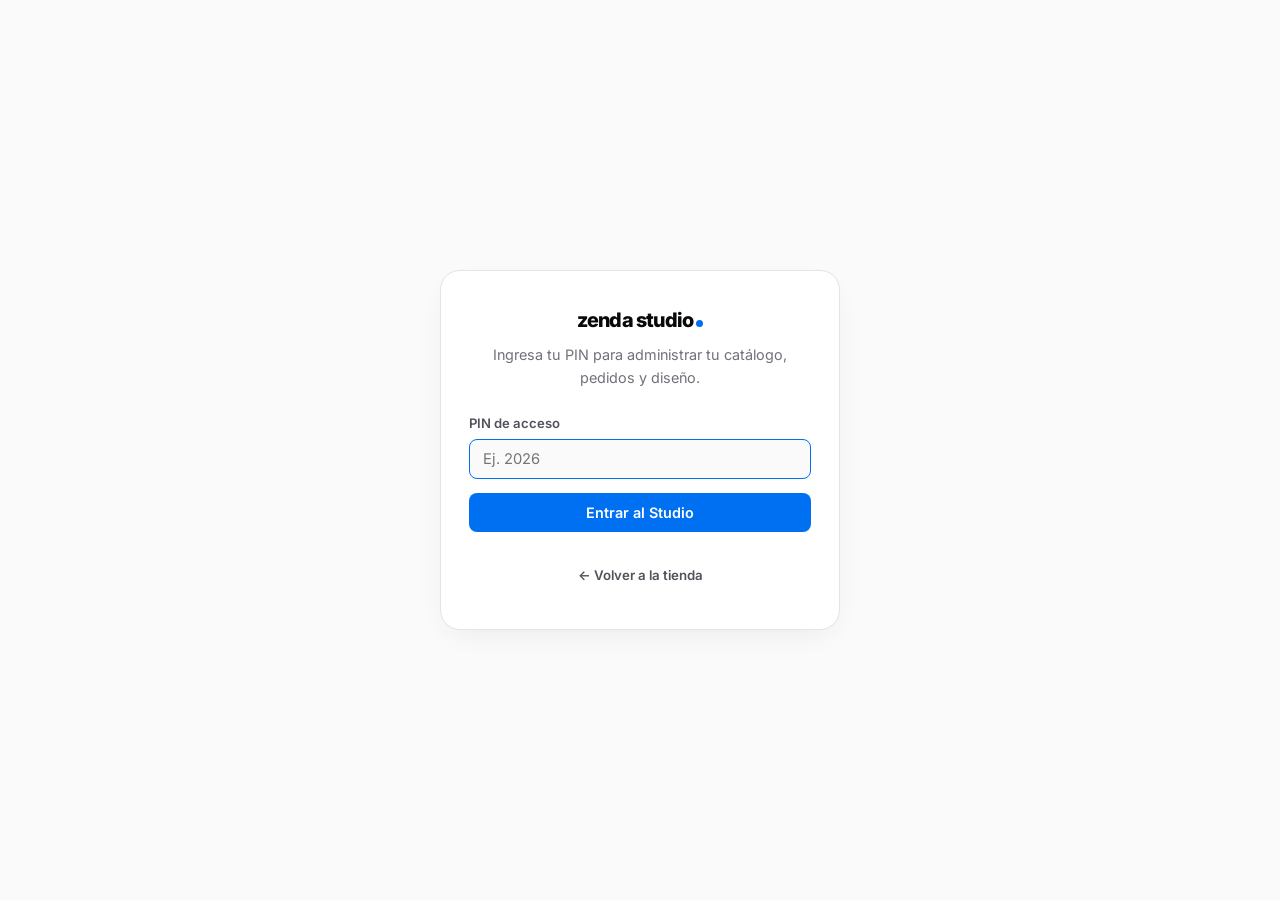
==== commit d5f5603b: "Rediseño comercial limpio, Studio Admin visual con vista previa y fix GitHub Pages (.nojekyll)" ====
--- a/docs/admin.html
+++ b/docs/admin.html
@@ -1,389 +1,833 @@
-﻿<!DOCTYPE html>
-<html lang="es" data-theme="dark">
+<!DOCTYPE html>
+<html lang="es" data-theme="light">
 <head>
-  <meta charset="UTF-8" /><meta name="viewport" content="width=device-width, initial-scale=1.0" />
-  <title>Admin // zenda studio.</title>
-  <link href="https://fonts.googleapis.com/css2?family=JetBrains+Mono:wght@400;600&family=Plus+Jakarta+Sans:wght@400;600;700;800&display=swap" rel="stylesheet">
+  <meta charset="UTF-8" />
+  <meta name="viewport" content="width=device-width, initial-scale=1.0" />
+  <title>Studio Admin — zenda studio.</title>
+  <link href="https://fonts.googleapis.com/css2?family=Inter:wght@400;500;600;700;800&display=swap" rel="stylesheet">
   <link rel="stylesheet" href="css/styles.css" />
   <style>
-    .admin-wrap { max-width: 960px; margin: 36px auto; padding: 0 20px; }
-    .admin-top { display:flex; justify-content:space-between; align-items:center; margin-bottom:24px; padding-bottom:16px; border-bottom:1px solid var(--border); flex-wrap:wrap; gap:12px; }
-    .tabs { display:flex; gap:8px; margin-bottom:22px; flex-wrap:wrap; }
-    .tab-btn { padding:10px 16px; border-radius:8px; border:1px solid var(--border); background:var(--surface); color:var(--text-muted); font-family:var(--mono); font-size:0.75rem; cursor:pointer; }
-    .tab-btn.active { background:var(--accent); color:#fff; border-color:var(--accent); }
-    .panel { background:var(--surface); border:1px solid var(--border); border-radius:var(--radius); padding:24px; margin-bottom:22px; }
-    .upload-zone { border:1px dashed var(--accent); background:var(--accent-soft); border-radius:10px; padding:18px; text-align:center; margin-bottom:12px; }
-    .media-list { display:grid; grid-template-columns:repeat(auto-fill, minmax(120px, 1fr)); gap:10px; margin:12px 0; }
-    .media-chip { position:relative; border:1px solid var(--border-strong); border-radius:8px; overflow:hidden; aspect-ratio:16/10; background:var(--surface-2); display:flex; align-items:center; justify-content:center; }
-    .media-chip img { width:100%; height:100%; object-fit:cover; }
-    .media-chip button { position:absolute; top:4px; right:4px; background:rgba(0,0,0,0.75); color:#fff; border:none; border-radius:50%; width:22px; height:22px; cursor:pointer; font-size:0.8rem; }
-    .inv-row { display:flex; justify-content:space-between; align-items:center; gap:14px; padding:14px 0; border-bottom:1px solid var(--border); flex-wrap:wrap; }
-    .inv-row:last-child { border-bottom:none; }
-    .pill-on { color:#22c55e; } .pill-off { color:#ef4444; }
-    .tab-pane[hidden] { display:none; }
+    .lock-screen {
+      min-height: 100vh; display: grid; place-items: center; padding: 20px;
+    }
+    .lock-card {
+      width: min(400px, 100%); background: var(--surface);
+      border: 1px solid var(--border); border-radius: var(--radius-lg);
+      padding: 34px 28px; box-shadow: var(--shadow-md); text-align: center;
+    }
+
+    /* Layout estilo App moderna */
+    .studio-shell { display: grid; grid-template-columns: 248px 1fr; min-height: 100vh; }
+    .sidebar {
+      background: var(--surface); border-right: 1px solid var(--border);
+      padding: 22px 16px; display: flex; flex-direction: column; justify-content: space-between;
+      position: sticky; top: 0; height: 100vh;
+    }
+    .side-nav { display: grid; gap: 4px; margin-top: 28px; }
+    .side-link {
+      display: flex; align-items: center; justify-content: space-between; gap: 10px;
+      padding: 10px 12px; border-radius: var(--radius-sm);
+      border: none; background: transparent; color: var(--text-secondary);
+      font-family: inherit; font-size: 0.9rem; font-weight: 500;
+      cursor: pointer; text-align: left; transition: all var(--transition); width: 100%;
+    }
+    .side-link:hover { background: var(--surface-subtle); color: var(--text); }
+    .side-link.active { background: var(--accent-soft); color: var(--accent); font-weight: 600; }
+    .side-left { display: flex; align-items: center; gap: 10px; }
+    .side-badge {
+      background: var(--accent); color: #fff; font-size: 0.72rem; font-weight: 700;
+      padding: 2px 7px; border-radius: 99px;
+    }
+
+    .studio-main { padding: 28px 34px 64px; max-width: 1260px; width: 100%; }
+    .studio-topbar {
+      display: flex; justify-content: space-between; align-items: center;
+      flex-wrap: wrap; gap: 16px; margin-bottom: 26px;
+    }
+    .studio-topbar h1 { font-size: 1.55rem; letter-spacing: -0.03em; }
+    .studio-topbar p { font-size: 0.88rem; color: var(--text-muted); }
+
+    /* KPIs limpios */
+    .stats-row { display: grid; grid-template-columns: repeat(4, 1fr); gap: 14px; margin-bottom: 24px; }
+    .stat-card {
+      background: var(--surface); border: 1px solid var(--border);
+      border-radius: var(--radius); padding: 16px 18px;
+    }
+    .stat-card span { font-size: 0.8rem; color: var(--text-muted); display: block; margin-bottom: 4px; }
+    .stat-card strong { font-size: 1.45rem; font-weight: 700; letter-spacing: -0.02em; }
+
+    /* Estados de tarjeta en admin */
+    .admin-card-actions {
+      display: flex; gap: 6px; padding-top: 12px;
+      border-top: 1px solid var(--border); margin-top: auto;
+    }
+    .status-chip {
+      display: inline-flex; align-items: center; gap: 6px;
+      font-size: 0.74rem; font-weight: 600; padding: 3px 9px; border-radius: 99px;
+    }
+    .status-on { background: rgba(34, 197, 94, 0.14); color: #16a34a; }
+    .status-off { background: rgba(239, 68, 68, 0.14); color: #ef4444; }
+
+    /* Vista Lista compacta */
+    .inv-table {
+      background: var(--surface); border: 1px solid var(--border);
+      border-radius: var(--radius); overflow: hidden;
+    }
+    .inv-row {
+      display: grid; grid-template-columns: 64px 1.6fr 120px 100px 105px auto;
+      align-items: center; gap: 14px; padding: 12px 18px;
+      border-bottom: 1px solid var(--border);
+    }
+    .inv-row:last-child { border-bottom: none; }
+    .inv-thumb {
+      width: 60px; height: 42px; border-radius: 6px; overflow: hidden;
+      background: var(--surface-subtle);
+    }
+    .inv-thumb img { width: 100%; height: 100%; object-fit: cover; display: block; }
+
+    /* Vista por Etiquetas */
+    .tag-group { margin-bottom: 32px; }
+    .tag-group-head {
+      display: flex; align-items: center; gap: 10px;
+      margin-bottom: 14px; padding-bottom: 8px; border-bottom: 1px solid var(--border);
+    }
+    .tag-group-head h3 { font-size: 1.05rem; }
+    .tag-group-count {
+      font-size: 0.78rem; color: var(--text-muted);
+      background: var(--surface-subtle); padding: 2px 9px; border-radius: 99px;
+    }
+
+    /* Editor Modal con Vista Previa en Vivo (2 columnas) */
+    .editor-card {
+      background: var(--surface); border: 1px solid var(--border-strong);
+      border-radius: var(--radius-lg); max-width: 1040px; width: 100%;
+      max-height: 92vh; overflow: hidden; display: grid;
+      grid-template-columns: 1.15fr 0.85fr; box-shadow: var(--shadow-lg);
+    }
+    .editor-left { padding: 26px 28px; overflow-y: auto; max-height: 92vh; }
+    .editor-right {
+      background: var(--surface-subtle); border-left: 1px solid var(--border);
+      padding: 26px; overflow-y: auto; max-height: 92vh;
+      display: flex; flex-direction: column;
+    }
+    .preview-stage {
+      margin-top: 16px; border-radius: var(--radius); padding: 20px;
+      background: var(--bg); border: 1px solid var(--border);
+    }
+    .upload-drop {
+      border: 1.5px dashed var(--border-strong); border-radius: var(--radius-sm);
+      padding: 16px; text-align: center; background: var(--surface-subtle);
+      cursor: pointer; transition: border-color var(--transition);
+    }
+    .upload-drop:hover { border-color: var(--accent); }
+    .media-grid { display: grid; grid-template-columns: repeat(auto-fill, minmax(96px, 1fr)); gap: 8px; margin-top: 10px; }
+    .media-tile {
+      position: relative; aspect-ratio: 16/10; border-radius: 8px; overflow: hidden;
+      border: 2px solid var(--border); background: var(--surface-subtle); cursor: pointer;
+    }
+    .media-tile.is-cover { border-color: var(--accent); }
+    .media-tile img { width: 100%; height: 100%; object-fit: cover; display: block; }
+    .media-tile .cover-tag {
+      position: absolute; bottom: 4px; left: 4px; background: var(--accent); color: #fff;
+      font-size: 0.65rem; font-weight: 700; padding: 1px 6px; border-radius: 4px;
+    }
+    .media-tile .del-btn {
+      position: absolute; top: 4px; right: 4px; width: 20px; height: 20px;
+      border-radius: 50%; border: none; background: rgba(0,0,0,0.75); color: #fff;
+      cursor: pointer; font-size: 0.78rem; line-height: 1;
+    }
+
+    /* Pedidos */
+    .order-card {
+      background: var(--surface); border: 1px solid var(--border);
+      border-radius: var(--radius); padding: 18px 20px;
+      display: flex; justify-content: space-between; align-items: center;
+      flex-wrap: wrap; gap: 14px; margin-bottom: 12px;
+    }
+
+    @media (max-width: 960px) {
+      .studio-shell { grid-template-columns: 1fr; }
+      .sidebar { position: static; height: auto; border-right: none; border-bottom: 1px solid var(--border); }
+      .side-nav { grid-template-columns: repeat(3, 1fr); margin-top: 14px; }
+      .stats-row { grid-template-columns: repeat(2, 1fr); }
+      .editor-card { grid-template-columns: 1fr; }
+      .editor-right { border-left: none; border-top: 1px solid var(--border); }
+      .inv-row { grid-template-columns: 54px 1fr auto; }
+      .inv-hide-sm { display: none; }
+    }
   </style>
 </head>
 <body>
-  <div class="grid-backdrop"></div>
-  <div class="admin-wrap">
-    <div class="admin-top">
+
+  <!-- Pantalla de acceso limpia -->
+  <section id="lock-screen" class="lock-screen">
+    <form id="lock-form" class="lock-card">
+      <div class="brand-logo" style="margin-bottom:8px; justify-content:center;"><span>zenda studio</span><span class="brand-dot"></span></div>
+      <p style="color:var(--text-muted); font-size:0.9rem; margin-bottom:24px;">Ingresa tu PIN para administrar tu catálogo, pedidos y diseño.</p>
+      <div class="field" style="text-align:left;">
+        <label for="pin-input">PIN de acceso</label>
+        <input type="password" id="pin-input" required placeholder="Ej. 2026" autofocus />
+      </div>
+      <button type="submit" id="btn-unlock" class="btn btn-primary btn-full">Entrar al Studio</button>
+      <p id="lock-error" class="status-msg" style="color:#ef4444;"></p>
+      <a href="index.html" class="btn btn-ghost btn-sm" style="margin-top:12px;">&larr; Volver a la tienda</a>
+    </form>
+  </section>
+
+  <!-- App Studio -->
+  <div id="studio-app" class="studio-shell" hidden>
+    <aside class="sidebar">
       <div>
         <a href="index.html" class="brand-logo"><span>zenda studio</span><span class="brand-dot"></span></a>
-        <div class="mono-xs" style="color:var(--text-muted); margin-top:4px;">GESTOR DE INVENTARIO, DRIVE Y TIENDA</div>
+        <div style="font-size:0.78rem; color:var(--text-muted); margin-top:2px;">Panel de control</div>
+
+        <nav class="side-nav">
+          <button type="button" class="side-link active" data-section="sec-catalog">
+            <span class="side-left">
+              <svg width="16" height="16" viewBox="0 0 24 24" fill="none" stroke="currentColor" stroke-width="2"><rect x="3" y="3" width="7" height="7"/><rect x="14" y="3" width="7" height="7"/><rect x="14" y="14" width="7" height="7"/><rect x="3" y="14" width="7" height="7"/></svg>
+              Catálogo
+            </span>
+          </button>
+          <button type="button" class="side-link" data-section="sec-orders">
+            <span class="side-left">
+              <svg width="16" height="16" viewBox="0 0 24 24" fill="none" stroke="currentColor" stroke-width="2"><path d="M6 2 3 6v14a2 2 0 0 0 2 2h14a2 2 0 0 0 2-2V6l-3-4Z"/><path d="M3 6h18"/></svg>
+              Pedidos
+            </span>
+            <span id="orders-badge" class="side-badge" hidden>0</span>
+          </button>
+          <button type="button" class="side-link" data-section="sec-design">
+            <span class="side-left">
+              <svg width="16" height="16" viewBox="0 0 24 24" fill="none" stroke="currentColor" stroke-width="2"><circle cx="12" cy="12" r="3"/><path d="M19.4 15a1.65 1.65 0 0 0 .33 1.82l.06.06a2 2 0 1 1-2.83 2.83l-.06-.06a1.65 1.65 0 0 0-1.82-.33 1.65 1.65 0 0 0-1 1.51V21a2 2 0 1 1-4 0v-.09A1.65 1.65 0 0 0 9 19.4a1.65 1.65 0 0 0-1.82.33l-.06.06a2 2 0 1 1-2.83-2.83l.06-.06a1.65 1.65 0 0 0 .33-1.82 1.65 1.65 0 0 0-1.51-1H3a2 2 0 1 1 0-4h.09A1.65 1.65 0 0 0 4.6 9a1.65 1.65 0 0 0-.33-1.82l-.06-.06a2 2 0 1 1 2.83-2.83l.06.06a1.65 1.65 0 0 0 1.82.33H9a1.65 1.65 0 0 0 1-1.51V3a2 2 0 1 1 4 0v.09a1.65 1.65 0 0 0 1 1.51 1.65 1.65 0 0 0 1.82-.33l.06-.06a2 2 0 1 1 2.83 2.83l-.06.06a1.65 1.65 0 0 0-.33 1.82V9c.26.6.85 1 1.51 1H21a2 2 0 1 1 0 4h-.09c-.66 0-1.25.4-1.51 1Z"/></svg>
+              Apariencia
+            </span>
+          </button>
+        </nav>
       </div>
-      <div style="display:flex; gap:10px; align-items:center;">
-        <button id="theme-toggle" class="icon-btn" type="button"><span id="theme-icon">☀</span></button>
-        <a href="index.html" class="btn btn-outline btn-sm">&larr; Ver Tienda</a>
+
+      <div style="display:grid; gap:8px; padding-top:16px; border-top:1px solid var(--border);">
+        <a href="index.html" target="_blank" class="btn btn-secondary btn-sm btn-full">Ver tienda en vivo &nearr;</a>
+        <div style="display:flex; gap:8px;">
+          <button id="theme-toggle" class="icon-btn" type="button" style="flex:1;" title="Cambiar tema"></button>
+          <button id="btn-logout" class="btn btn-ghost btn-sm" type="button" style="flex:1;">Bloquear</button>
+        </div>
       </div>
-    </div>
-
-    <!-- Acceso con PIN -->
-    <div class="panel" style="display:flex; gap:12px; align-items:end; flex-wrap:wrap;">
-      <div class="form-group" style="flex:1; margin:0; min-width:200px;">
-        <label for="global-pin">PIN de Administrador</label>
-        <input type="password" id="global-pin" placeholder="Ingresa tu PIN (ej. 2026)" />
-      </div>
-      <button id="btn-connect" class="btn btn-primary" type="button">Desbloquear y cargar datos</button>
-    </div>
-
-    <div class="tabs">
-      <button class="tab-btn active" data-tab="tab-inv">01 // INVENTARIO &amp; DRIVE</button>
-      <button class="tab-btn" data-tab="tab-orders">02 // PEDIDOS TIENDA</button>
-      <button class="tab-btn" data-tab="tab-ui">03 // INTERFAZ &amp; TEXTOS</button>
-    </div>
-
-    <!-- PESTAÑA 1: INVENTARIO + SUBIDA A DRIVE -->
-    <div id="tab-inv" class="tab-pane">
-      <div class="panel">
-        <div style="display:flex; justify-content:space-between; align-items:center; flex-wrap:wrap; gap:10px; margin-bottom:16px;">
-          <h3 id="form-heading">Nuevo paquete / servicio</h3>
-          <div style="display:flex; gap:8px;">
-            <button type="button" id="btn-reset-edit" class="btn btn-ghost btn-sm" hidden>Cancelar edición</button>
-            <button type="button" id="btn-seed" class="btn btn-outline btn-sm">Cargar 5 ejemplos pro</button>
+    </aside>
+
+    <main class="studio-main">
+      <!-- SECCIÓN 1: CATÁLOGO E INVENTARIO VISUAL -->
+      <section id="sec-catalog" class="admin-section">
+        <div class="studio-topbar">
+          <div>
+            <h1>Catálogo e Inventario</h1>
+            <p>Visualiza y edita tus servicios exactamente como aparecen en la tienda.</p>
+          </div>
+          <div style="display:flex; gap:10px; flex-wrap:wrap;">
+            <button type="button" id="btn-seed" class="btn btn-secondary btn-sm">Cargar 5 ejemplos</button>
+            <button type="button" id="btn-new-item" class="btn btn-primary">+ Nuevo paquete</button>
           </div>
         </div>
 
-        <form id="admin-form">
+        <div class="stats-row">
+          <div class="stat-card"><span>Total paquetes</span><strong id="st-total">0</strong></div>
+          <div class="stat-card"><span>Visibles en tienda</span><strong id="st-active" style="color:#16a34a;">0</strong></div>
+          <div class="stat-card"><span>Etiquetas / Categorías</span><strong id="st-cats">0</strong></div>
+          <div class="stat-card"><span>Pedidos recibidos</span><strong id="st-orders" class="text-accent">0</strong></div>
+        </div>
+
+        <div class="catalog-toolbar">
+          <div id="admin-tags" class="tag-bar"></div>
+          <div class="toolbar-right">
+            <div class="search-box">
+              <svg width="15" height="15" viewBox="0 0 24 24" fill="none" stroke="currentColor" stroke-width="2"><circle cx="11" cy="11" r="8"/><path d="m21 21-4.3-4.3"/></svg>
+              <input type="search" id="admin-search" placeholder="Buscar en inventario..." />
+            </div>
+            <div class="view-switch" id="admin-view-switch">
+              <button type="button" class="active" data-view="cards">Tarjetas</button>
+              <button type="button" data-view="list">Lista</button>
+              <button type="button" data-view="tags">Por etiquetas</button>
+            </div>
+          </div>
+        </div>
+
+        <div id="admin-catalog-container"></div>
+      </section>
+
+      <!-- SECCIÓN 2: PEDIDOS -->
+      <section id="sec-orders" class="admin-section" hidden>
+        <div class="studio-topbar">
+          <div>
+            <h1>Pedidos de la Tienda</h1>
+            <p>Actualiza el estado de cada orden registrada en Google Sheets.</p>
+          </div>
+          <button type="button" id="btn-refresh" class="btn btn-secondary btn-sm">Actualizar</button>
+        </div>
+        <div id="orders-container"></div>
+      </section>
+
+      <!-- SECCIÓN 3: APARIENCIA Y TEXTOS -->
+      <section id="sec-design" class="admin-section" hidden>
+        <div class="studio-topbar">
+          <div>
+            <h1>Apariencia y Textos</h1>
+            <p>Controla el contenido y estilo principal de tu página pública sin tocar código.</p>
+          </div>
+        </div>
+
+        <form id="config-form" class="form-card" style="max-width:720px;">
+          <div class="field"><label>Título principal (Hero)</label><input type="text" id="cfg-titulo" /></div>
+          <div class="field"><label>Subtítulo (Hero)</label><textarea id="cfg-subtitulo" rows="2"></textarea></div>
+          <div class="field"><label>Banner superior de aviso (dejar vacío para ocultar)</label><input type="text" id="cfg-promo" placeholder="Ej. 15% de descuento en paquetes web este mes" /></div>
+
+          <div class="form-row">
+            <div class="field">
+              <label>Tema inicial de la tienda</label>
+              <select id="cfg-tema">
+                <option value="light">Modo Claro</option>
+                <option value="dark">Modo Oscuro</option>
+              </select>
+            </div>
+            <div class="field">
+              <label>Color de marca</label>
+              <div style="display:flex; gap:8px;">
+                <input type="color" id="cfg-color-picker" value="#0070f3" style="width:48px; padding:4px; height:42px; cursor:pointer;" />
+                <input type="text" id="cfg-color" value="#0070f3" />
+              </div>
+            </div>
+          </div>
+
+          <div class="form-row">
+            <div class="field"><label>WhatsApp (con código de país)</label><input type="text" id="cfg-wa" placeholder="502XXXXXXXX" /></div>
+            <div class="field"><label>Correo del estudio</label><input type="email" id="cfg-correo" placeholder="hola@zendastudio.com" /></div>
+          </div>
+
+          <div class="field">
+            <label>Mostrar sección "Cómo trabajamos"</label>
+            <select id="cfg-proceso"><option value="SI">Sí, mostrar</option><option value="NO">No, ocultar</option></select>
+          </div>
+
+          <button type="submit" id="btn-cfg" class="btn btn-primary">Guardar cambios</button>
+          <p id="cfg-status" class="status-msg"></p>
+        </form>
+      </section>
+    </main>
+  </div>
+
+  <!-- MODAL EDITOR + VISTA PREVIA EN VIVO -->
+  <div id="editor-overlay" class="modal-overlay" hidden>
+    <div class="editor-card" role="dialog" aria-modal="true">
+      <div class="editor-left">
+        <div style="display:flex; justify-content:space-between; align-items:center; margin-bottom:18px;">
+          <h2 id="editor-title" style="font-size:1.25rem;">Nuevo paquete</h2>
+          <button type="button" id="editor-close" class="icon-btn">&times;</button>
+        </div>
+
+        <form id="item-form">
           <input type="hidden" id="edit-id" />
           <div class="form-row">
-            <div class="form-group"><label>Categoría *</label><input type="text" id="categoria" required placeholder="Sistemas Web, Automatización, Datos" /></div>
-            <div class="form-group"><label>Precio (sin símbolo) *</label><input type="text" id="precio" required placeholder="2,400" /></div>
-          </div>
-          <div class="form-group"><label>Nombre del paquete *</label><input type="text" id="nombre" required placeholder="Ej. Tienda Online + Panel Admin" /></div>
-          <div class="form-group"><label>Descripción *</label><input type="text" id="descripcion" required /></div>
-          <div class="form-group"><label>Entregables (separados por | )</label><input type="text" id="entregables" placeholder="Diseño responsive|Conexión Sheets|Soporte 30 días" /></div>
-
-          <!-- GESTOR MULTIMEDIA (SUBIR A DRIVE O PEGAR LINK) -->
-          <div class="form-group">
-            <label>Galería de Imágenes / GIFs / Videos (la primera será la miniatura principal)</label>
-            <div class="upload-zone">
-              <p class="mono-xs" style="margin-bottom:10px;">SUBIR DIRECTO A TU CARPETA PÚBLICA DE GOOGLE DRIVE (máx. 12 MB por archivo)</p>
-              <input type="file" id="file-uploader" accept="image/*,video/mp4,video/webm" multiple style="max-width:340px;" />
-              <div id="upload-status" class="mono-xs" style="margin-top:8px; color:var(--accent);"></div>
-            </div>
-            <div style="display:flex; gap:8px;">
-              <input type="text" id="manual-link" placeholder="O pega un link de Google Drive / Unsplash / .mp4 y pulsa +" />
-              <button type="button" id="btn-add-link" class="btn btn-outline btn-sm">+ Agregar link</button>
-            </div>
-            <div id="media-preview-list" class="media-list"></div>
-          </div>
-
-          <div class="form-group" style="display:flex; gap:20px; flex-wrap:wrap;">
-            <label style="display:flex; align-items:center; gap:8px; margin:0; cursor:pointer;"><input type="checkbox" id="destacado" style="width:auto;" /> Destacado (borde azul)</label>
-            <label style="display:flex; align-items:center; gap:8px; margin:0; cursor:pointer;"><input type="checkbox" id="activo" checked style="width:auto;" /> Visible en la tienda</label>
-          </div>
-
-          <button type="submit" class="btn btn-primary btn-full" id="btn-save">Guardar en Inventario</button>
-          <p id="admin-status" class="form-status"></p>
+            <div class="field"><label>Etiqueta / Categoría *</label><input type="text" id="f-cat" required placeholder="Sistemas Web, Branding..." /></div>
+            <div class="field"><label>Precio (sin símbolo) *</label><input type="text" id="f-price" required placeholder="2,400" /></div>
+          </div>
+          <div class="field"><label>Nombre del paquete *</label><input type="text" id="f-name" required placeholder="Ej. Tienda Online Dinámica" /></div>
+          <div class="field"><label>Descripción corta *</label><textarea id="f-desc" rows="2" required placeholder="Qué resuelve este paquete..."></textarea></div>
+          <div class="field"><label>Entregables (separados por | )</label><input type="text" id="f-feats" placeholder="Diseño a medida|Panel admin|Conexión WhatsApp" /></div>
+
+          <div class="field">
+            <label>Imágenes / GIFs / Videos (clic en una foto para usarla como portada)</label>
+            <label class="upload-drop" for="file-uploader">
+              <div style="font-weight:600; font-size:0.86rem; color:var(--accent);">+ Subir archivos directo a Google Drive</div>
+              <div style="font-size:0.78rem; color:var(--text-muted); margin-top:2px;">JPG, PNG, GIF o MP4 (máx. 12 MB c/u)</div>
+              <input type="file" id="file-uploader" accept="image/*,video/mp4,video/webm" multiple hidden />
+            </label>
+            <div id="upload-status" style="font-size:0.8rem; color:var(--accent); margin-top:6px;"></div>
+
+            <div style="display:flex; gap:8px; margin-top:10px;">
+              <input type="text" id="manual-link" placeholder="O pega un link de Drive / imagen / .mp4" />
+              <button type="button" id="btn-add-link" class="btn btn-secondary btn-sm">Agregar</button>
+            </div>
+            <div id="media-grid" class="media-grid"></div>
+          </div>
+
+          <div style="display:flex; gap:20px; flex-wrap:wrap; margin:16px 0 20px;">
+            <label style="display:flex; align-items:center; gap:8px; font-size:0.88rem; cursor:pointer;"><input type="checkbox" id="f-star" style="width:auto;" /> Destacado</label>
+            <label style="display:flex; align-items:center; gap:8px; font-size:0.88rem; cursor:pointer;"><input type="checkbox" id="f-active" checked style="width:auto;" /> Visible en tienda</label>
+          </div>
+
+          <button type="submit" id="btn-save-item" class="btn btn-primary btn-full">Guardar en Google Sheets</button>
         </form>
       </div>
 
-      <div class="panel">
-        <h3 style="margin-bottom:12px;">Inventario completo (Google Sheets)</h3>
-        <div id="admin-list" class="mono-xs" style="color:var(--text-muted);">Ingresa tu PIN arriba y pulsa "Desbloquear" para administrar todo el inventario.</div>
-      </div>
-    </div>
-
-    <!-- PESTAÑA 2: PEDIDOS -->
-    <div id="tab-orders" class="tab-pane" hidden>
-      <div class="panel">
-        <h3 style="margin-bottom:12px;">Pedidos recibidos desde la tienda</h3>
-        <div id="orders-list" class="mono-xs" style="color:var(--text-muted);">Desbloquea con tu PIN para ver los pedidos.</div>
-      </div>
-    </div>
-
-    <!-- PESTAÑA 3: INTERFAZ -->
-    <div id="tab-ui" class="tab-pane" hidden>
-      <div class="panel">
-        <h3 style="margin-bottom:16px;">Control de interfaz en vivo</h3>
-        <form id="config-form">
-          <div class="form-group"><label>Título principal (Hero)</label><input type="text" id="cfg-titulo" /></div>
-          <div class="form-group"><label>Subtítulo (Hero)</label><input type="text" id="cfg-subtitulo" /></div>
-          <div class="form-group"><label>Banner superior de aviso / promo (vacío = oculto)</label><input type="text" id="cfg-promo" /></div>
-          <div class="form-row">
-            <div class="form-group"><label>Tema por defecto</label><select id="cfg-tema"><option value="dark">Modo Oscuro</option><option value="light">Modo Claro</option></select></div>
-            <div class="form-group"><label>Color de acento (HEX)</label><input type="text" id="cfg-color" value="#007bff" /></div>
-          </div>
-          <div class="form-row">
-            <div class="form-group"><label>WhatsApp (con código país)</label><input type="text" id="cfg-wa" placeholder="502XXXXXXXX" /></div>
-            <div class="form-group"><label>Correo del estudio</label><input type="email" id="cfg-correo" /></div>
-          </div>
-          <div class="form-group"><label>Mostrar sección Proceso</label><select id="cfg-proceso"><option value="SI">Sí</option><option value="NO">No</option></select></div>
-          <button type="submit" class="btn btn-primary btn-full" id="btn-cfg">Guardar interfaz</button>
-          <p id="cfg-status" class="form-status"></p>
-        </form>
+      <!-- COLUMNA DERECHA: VISTA PREVIA EN VIVO -->
+      <div class="editor-right">
+        <div style="display:flex; justify-content:space-between; align-items:center;">
+          <div>
+            <strong style="font-size:0.95rem;">Vista previa en vivo</strong>
+            <div style="font-size:0.78rem; color:var(--text-muted);">Así lo verán tus clientes en la tienda</div>
+          </div>
+          <div class="view-switch" id="preview-theme-switch">
+            <button type="button" class="active" data-ptheme="light">Claro</button>
+            <button type="button" data-ptheme="dark">Oscuro</button>
+          </div>
+        </div>
+
+        <div id="preview-stage" class="preview-stage" data-theme="light">
+          <div id="live-preview-card"></div>
+        </div>
       </div>
     </div>
   </div>
 
+  <div id="toast" class="toast" hidden></div>
+
   <script>
     const APPS_SCRIPT_URL = 'https://script.google.com/macros/s/AKfycbzBQgX8U0CzNe_zH8slUUAgDPMlQG3o0TidWUQ8cX2I88tEGSa6-4zsZet6Y-bqqd12GQ/exec';
-    let currentMedia = []; // Array de { raw, preview, isVideo }
-    let fullCatalog = [];
-
-    const getPin = () => document.getElementById('global-pin').value.trim();
-
-    // Tema
-    const t = localStorage.getItem('zenda_theme') || 'dark';
-    document.documentElement.setAttribute('data-theme', t);
-    document.getElementById('theme-icon').textContent = t === 'dark' ? '☀' : '☾';
+    const ICON_SUN = '<svg width="16" height="16" viewBox="0 0 24 24" fill="none" stroke="currentColor" stroke-width="2"><circle cx="12" cy="12" r="4"/><path d="M12 2v2M12 20v2M4.93 4.93l1.41 1.41M17.66 17.66l1.41 1.41M2 12h2M20 12h2M6.34 17.66l-1.41 1.41M19.07 4.93l-1.41 1.41"/></svg>';
+    const ICON_MOON = '<svg width="16" height="16" viewBox="0 0 24 24" fill="none" stroke="currentColor" stroke-width="2"><path d="M12 3a6 6 0 0 0 9 9 9 9 0 1 1-9-9Z"/></svg>';
+    const ICON_CHECK = '<svg width="14" height="14" viewBox="0 0 24 24" fill="none" stroke="currentColor" stroke-width="2.5"><polyline points="20 6 9 17 4 12"/></svg>';
+
+    let PIN = sessionStorage.getItem('zenda_pin') || '';
+    let catalog = [];
+    let orders = [];
+    let adminView = 'cards';
+    let activeTag = 'Todos';
+    let editorMedia = [];
+
+    const esc = (s) => String(s || '').replace(/[&<>"']/g, m => ({'&':'&amp;','<':'&lt;','>':'&gt;','"':'&quot;',"'":'&#39;'}[m]));
+
+    function showToast(msg) {
+      const t = document.getElementById('toast');
+      t.textContent = msg; t.hidden = false;
+      clearTimeout(window._t); window._t = setTimeout(() => { t.hidden = true; }, 2500);
+    }
+
+    // Tema global del Admin
+    function setTheme(t) {
+      document.documentElement.setAttribute('data-theme', t);
+      localStorage.setItem('zenda_theme', t);
+      document.getElementById('theme-toggle').innerHTML = t === 'dark' ? ICON_SUN : ICON_MOON;
+    }
+    setTheme(localStorage.getItem('zenda_theme') || 'light');
     document.getElementById('theme-toggle').onclick = () => {
-      const next = document.documentElement.getAttribute('data-theme') === 'dark' ? 'light' : 'dark';
-      localStorage.setItem('zenda_theme', next);
-      document.documentElement.setAttribute('data-theme', next);
-      document.getElementById('theme-icon').textContent = next === 'dark' ? '☀' : '☾';
+      setTheme(document.documentElement.getAttribute('data-theme') === 'dark' ? 'light' : 'dark');
     };
 
-    // Pestañas
-    document.querySelectorAll('.tab-btn').forEach(btn => {
+    // Acceso con PIN
+    async function cargarDatos(pinTry) {
+      const res = await fetch(APPS_SCRIPT_URL, { method: 'POST', body: JSON.stringify({ action: 'get_admin_data', pin: pinTry }) });
+      const json = await res.json();
+      if (json.status !== 'ok') throw new Error(json.message || 'PIN incorrecto');
+
+      PIN = pinTry;
+      sessionStorage.setItem('zenda_pin', PIN);
+      catalog = json.catalog || [];
+      orders = json.orders || [];
+
+      document.getElementById('lock-screen').hidden = true;
+      document.getElementById('studio-app').hidden = false;
+
+      renderStats();
+      renderAdminTags();
+      renderAdminCatalog();
+      renderOrders();
+      if (json.config) fillConfigForm(json.config);
+    }
+
+    document.getElementById('lock-form').addEventListener('submit', async (e) => {
+      e.preventDefault();
+      const btn = document.getElementById('btn-unlock');
+      const err = document.getElementById('lock-error');
+      btn.disabled = true; btn.textContent = 'Verificando...'; err.textContent = '';
+      try { await cargarDatos(document.getElementById('pin-input').value.trim()); }
+      catch (ex) { err.textContent = ex.message; }
+      finally { btn.disabled = false; btn.textContent = 'Entrar al Studio'; }
+    });
+
+    document.getElementById('btn-logout').onclick = () => {
+      sessionStorage.removeItem('zenda_pin'); PIN = '';
+      document.getElementById('studio-app').hidden = true;
+      document.getElementById('lock-screen').hidden = false;
+      document.getElementById('pin-input').value = '';
+    };
+
+    // Navegación sidebar
+    document.querySelectorAll('.side-link').forEach(btn => {
       btn.onclick = () => {
-        document.querySelectorAll('.tab-btn').forEach(b => b.classList.remove('active'));
-        document.querySelectorAll('.tab-pane').forEach(p => p.hidden = true);
+        document.querySelectorAll('.side-link').forEach(b => b.classList.remove('active'));
+        document.querySelectorAll('.admin-section').forEach(s => s.hidden = true);
         btn.classList.add('active');
-        document.getElementById(btn.dataset.tab).hidden = false;
+        document.getElementById(btn.dataset.section).hidden = false;
       };
     });
 
-    function toPreview(url) {
+    function renderStats() {
+      const activos = catalog.filter(i => String(i.activo).toUpperCase() === 'SI').length;
+      const cats = new Set(catalog.map(i => i.categoria).filter(Boolean)).size;
+      const nuevos = orders.filter(o => o.estado === 'Nuevo').length;
+      document.getElementById('st-total').textContent = catalog.length;
+      document.getElementById('st-active').textContent = activos;
+      document.getElementById('st-cats').textContent = cats;
+      document.getElementById('st-orders').textContent = orders.length;
+      const badge = document.getElementById('orders-badge');
+      badge.textContent = nuevos; badge.hidden = nuevos === 0;
+    }
+
+    function renderAdminTags() {
+      const box = document.getElementById('admin-tags');
+      const cats = ['Todos', 'Activos', 'Ocultos', ...new Set(catalog.map(i => i.categoria).filter(Boolean))];
+      box.innerHTML = cats.map(c => `<button type="button" class="tag-pill ${c === activeTag ? 'active' : ''}" data-tag="${esc(c)}">${esc(c)}</button>`).join('');
+      box.querySelectorAll('.tag-pill').forEach(b => {
+        b.onclick = () => { activeTag = b.dataset.tag; renderAdminTags(); renderAdminCatalog(); };
+      });
+    }
+
+    function getFilteredCatalog() {
+      const q = (document.getElementById('admin-search').value || '').toLowerCase().trim();
+      return catalog.filter(item => {
+        const isOn = String(item.activo).toUpperCase() === 'SI';
+        let okTag = true;
+        if (activeTag === 'Activos') okTag = isOn;
+        else if (activeTag === 'Ocultos') okTag = !isOn;
+        else if (activeTag !== 'Todos') okTag = item.categoria === activeTag;
+        const okQ = !q || `${item.nombre} ${item.descripcion} ${item.categoria}`.toLowerCase().includes(q);
+        return okTag && okQ;
+      });
+    }
+
+    function buildAdminCardHTML(item) {
+      const on = String(item.activo).toUpperCase() === 'SI';
+      const star = String(item.destacado).toUpperCase() === 'SI';
+      const cover = item.imagen_url || '';
+      const feats = String(item.entregables || '').split('|').filter(Boolean);
+      const mediaCount = (item.galeria || []).length;
+
+      return `
+        <article class="product-card ${star ? 'featured' : ''}" style="${on ? '' : 'opacity:0.65;'}">
+          <div class="card-media" onclick="openEditor('${esc(item.id)}')">
+            ${cover ? `<img src="${cover}" alt="${esc(item.nombre)}" loading="lazy" />` : '<div style="height:100%;display:grid;place-items:center;color:var(--text-muted);font-size:0.85rem;">Sin portada</div>'}
+            <div class="card-badges">
+              <span class="badge-cat">${esc(item.categoria || 'Sin etiqueta')}</span>
+              <span class="status-chip ${on ? 'status-on' : 'status-off'}" style="backdrop-filter:blur(8px);">${on ? 'Visible' : 'Oculto'}</span>
+            </div>
+          </div>
+          <div class="card-content">
+            <div class="card-head">
+              <h3 class="card-title">${esc(item.nombre)}</h3>
+              <span class="card-price">Q${esc(item.precio)}</span>
+            </div>
+            <p class="card-desc">${esc(item.descripcion)}</p>
+            <ul class="feature-list">
+              ${feats.slice(0, 3).map(f => `<li>${ICON_CHECK}<span>${esc(f.trim())}</span></li>`).join('')}
+            </ul>
+            <div style="font-size:0.78rem; color:var(--text-muted); margin-bottom:10px;">${mediaCount} archivo(s) en galería ${star ? '&middot; Destacado' : ''}</div>
+            <div class="admin-card-actions">
+              <button type="button" class="btn btn-primary btn-sm" style="flex:1;" onclick="openEditor('${esc(item.id)}')">Editar</button>
+              <button type="button" class="btn btn-secondary btn-sm" onclick="toggleItem('${esc(item.id)}')">${on ? 'Ocultar' : 'Mostrar'}</button>
+              <button type="button" class="btn btn-danger btn-sm" onclick="deleteItem('${esc(item.id)}')">Borrar</button>
+            </div>
+          </div>
+        </article>`;
+    }
+
+    function renderAdminCatalog() {
+      const container = document.getElementById('admin-catalog-container');
+      const items = getFilteredCatalog();
+      if (!items.length) {
+        container.innerHTML = '<div class="empty-state">No hay paquetes para mostrar. Crea uno con "+ Nuevo paquete" o carga los 5 ejemplos.</div>';
+        return;
+      }
+
+      if (adminView === 'cards') {
+        container.innerHTML = `<div class="catalog-grid">${items.map(buildAdminCardHTML).join('')}</div>`;
+      } else if (adminView === 'list') {
+        container.innerHTML = `
+          <div class="inv-table">
+            ${items.map(item => {
+              const on = String(item.activo).toUpperCase() === 'SI';
+              return `
+                <div class="inv-row">
+                  <div class="inv-thumb">${item.imagen_url ? `<img src="${item.imagen_url}" alt="" />` : ''}</div>
+                  <div>
+                    <strong style="font-size:0.93rem;">${esc(item.nombre)}</strong>
+                    <div style="font-size:0.8rem; color:var(--text-muted);">${(item.galeria||[]).length} foto(s)</div>
+                  </div>
+                  <div class="inv-hide-sm"><span class="tag-pill" style="cursor:default; padding:4px 10px;">${esc(item.categoria)}</span></div>
+                  <div class="inv-hide-sm" style="font-weight:700; color:var(--accent);">Q${esc(item.precio)}</div>
+                  <div class="inv-hide-sm"><span class="status-chip ${on ? 'status-on' : 'status-off'}">${on ? 'Visible' : 'Oculto'}</span></div>
+                  <div style="display:flex; gap:6px; justify-content:flex-end;">
+                    <button type="button" class="btn btn-secondary btn-sm" onclick="openEditor('${esc(item.id)}')">Editar</button>
+                    <button type="button" class="btn btn-ghost btn-sm" onclick="toggleItem('${esc(item.id)}')">${on ? 'Ocultar' : 'Activar'}</button>
+                    <button type="button" class="btn btn-danger btn-sm" onclick="deleteItem('${esc(item.id)}')">&times;</button>
+                  </div>
+                </div>`;
+            }).join('')}
+          </div>`;
+      } else if (adminView === 'tags') {
+        const groups = {};
+        items.forEach(i => { const k = i.categoria || 'Sin etiqueta'; (groups[k] = groups[k] || []).push(i); });
+        container.innerHTML = Object.entries(groups).map(([cat, list]) => `
+          <div class="tag-group">
+            <div class="tag-group-head">
+              <h3>${esc(cat)}</h3>
+              <span class="tag-group-count">${list.length} paquete(s)</span>
+            </div>
+            <div class="catalog-grid">${list.map(buildAdminCardHTML).join('')}</div>
+          </div>`).join('');
+      }
+    }
+
+    document.querySelectorAll('#admin-view-switch button').forEach(b => {
+      b.onclick = () => {
+        document.querySelectorAll('#admin-view-switch button').forEach(x => x.classList.remove('active'));
+        b.classList.add('active');
+        adminView = b.dataset.view;
+        renderAdminCatalog();
+      };
+    });
+    document.getElementById('admin-search').addEventListener('input', renderAdminCatalog);
+
+    // ================= EDITOR + VISTA PREVIA EN VIVO =================
+    function toPreviewUrl(url) {
       const clean = String(url).replace('#video', '');
       const m = clean.match(/[-\w]{25,}/);
-      if (clean.includes('drive.google.com') && m) return `https://drive.google.com/thumbnail?id=${m[0]}&sz=w400`;
+      if (clean.includes('drive.google.com') && m) return `https://drive.google.com/thumbnail?id=${m[0]}&sz=w1000`;
       return clean;
     }
 
-    function renderMediaChips() {
-      const box = document.getElementById('media-preview-list');
-      box.innerHTML = currentMedia.map((m, idx) => `
-        <div class="media-chip" title="${idx === 0 ? 'Miniatura principal' : 'Galería #' + (idx+1)}">
-          ${m.isVideo ? '<span class="mono-xs">VIDEO</span>' : `<img src="${m.preview}" alt="" />`}
-          <button type="button" onclick="removeMedia(${idx})">&times;</button>
+    function updateLivePreview() {
+      const cat = document.getElementById('f-cat').value.trim() || 'Categoría';
+      const price = document.getElementById('f-price').value.trim() || '0';
+      const name = document.getElementById('f-name').value.trim() || 'Nombre de tu paquete';
+      const desc = document.getElementById('f-desc').value.trim() || 'Aquí aparecerá la descripción corta del servicio.';
+      const feats = document.getElementById('f-feats').value.split('|').filter(Boolean);
+      const star = document.getElementById('f-star').checked;
+      const cover = editorMedia[0];
+
+      document.getElementById('live-preview-card').innerHTML = `
+        <article class="product-card ${star ? 'featured' : ''}" style="transform:none;">
+          <div class="card-media">
+            ${cover ? (cover.isVideo ? '<div style="height:100%;display:grid;place-items:center;font-weight:700;color:var(--accent);">VIDEO EN PORTADA</div>' : `<img src="${cover.preview}" alt="" />`) : '<div style="height:100%;display:grid;place-items:center;color:var(--text-muted);font-size:0.85rem;">Sube una imagen o pega un link</div>'}
+            <div class="card-badges">
+              <span class="badge-cat">${esc(cat)}</span>
+              ${star ? '<span class="badge-star">Destacado</span>' : ''}
+            </div>
+            ${editorMedia.length > 1 ? `<div class="media-dots">${editorMedia.map((_, i) => `<span class="media-dot ${i===0?'active':''}"></span>`).join('')}</div>` : ''}
+          </div>
+          <div class="card-content">
+            <div class="card-head">
+              <h3 class="card-title">${esc(name)}</h3>
+              <span class="card-price">Q${esc(price)}</span>
+            </div>
+            <p class="card-desc">${esc(desc)}</p>
+            <ul class="feature-list">
+              ${(feats.length ? feats : ['Entregable 1', 'Entregable 2']).slice(0, 4).map(f => `<li>${ICON_CHECK}<span>${esc(f.trim())}</span></li>`).join('')}
+            </ul>
+            <div class="card-footer">
+              <button type="button" class="btn btn-primary btn-sm" style="pointer-events:none;">Agregar a bolsa</button>
+              <button type="button" class="btn btn-secondary btn-sm" style="pointer-events:none;">Ver detalle</button>
+            </div>
+          </div>
+        </article>`;
+    }
+
+    function renderMediaTiles() {
+      const box = document.getElementById('media-grid');
+      box.innerHTML = editorMedia.map((m, idx) => `
+        <div class="media-tile ${idx === 0 ? 'is-cover' : ''}" onclick="setCover(${idx})" title="Clic para poner como portada">
+          ${m.isVideo ? '<div style="height:100%;display:grid;place-items:center;font-size:0.72rem;font-weight:700;">VIDEO</div>' : `<img src="${m.preview}" alt="" />`}
+          ${idx === 0 ? '<span class="cover-tag">Portada</span>' : ''}
+          <button type="button" class="del-btn" onclick="event.stopPropagation(); removeMedia(${idx})">&times;</button>
         </div>`).join('');
-    }
-    window.removeMedia = (idx) => { currentMedia.splice(idx, 1); renderMediaChips(); };
-
-    // Agregar link manual
+      updateLivePreview();
+    }
+
+    window.setCover = (idx) => {
+      if (idx === 0) return;
+      const [picked] = editorMedia.splice(idx, 1);
+      editorMedia.unshift(picked);
+      renderMediaTiles();
+    };
+    window.removeMedia = (idx) => { editorMedia.splice(idx, 1); renderMediaTiles(); };
+
+    window.openEditor = (id = null) => {
+      document.getElementById('item-form').reset();
+      document.getElementById('upload-status').textContent = '';
+      if (id) {
+        const item = catalog.find(i => String(i.id) === String(id));
+        if (!item) return;
+        document.getElementById('editor-title').textContent = 'Editar paquete';
+        document.getElementById('edit-id').value = item.id;
+        document.getElementById('f-cat').value = item.categoria || '';
+        document.getElementById('f-price').value = item.precio || '';
+        document.getElementById('f-name').value = item.nombre || '';
+        document.getElementById('f-desc').value = item.descripcion || '';
+        document.getElementById('f-feats').value = item.entregables || '';
+        document.getElementById('f-star').checked = String(item.destacado).toUpperCase() === 'SI';
+        document.getElementById('f-active').checked = String(item.activo).toUpperCase() === 'SI';
+        editorMedia = (item.galeria || []).map(g => ({ raw: g.raw, preview: g.url, isVideo: g.type !== 'image' }));
+      } else {
+        document.getElementById('editor-title').textContent = 'Nuevo paquete';
+        document.getElementById('edit-id').value = '';
+        document.getElementById('f-active').checked = true;
+        editorMedia = [];
+      }
+      renderMediaTiles();
+      document.getElementById('editor-overlay').hidden = false;
+    };
+
+    const closeEditor = () => { document.getElementById('editor-overlay').hidden = true; };
+    document.getElementById('btn-new-item').onclick = () => openEditor(null);
+    document.getElementById('editor-close').onclick = closeEditor;
+    document.getElementById('editor-overlay').addEventListener('click', e => { if (e.target.id === 'editor-overlay') closeEditor(); });
+
+    ['f-cat', 'f-price', 'f-name', 'f-desc', 'f-feats', 'f-star'].forEach(id => {
+      document.getElementById(id).addEventListener('input', updateLivePreview);
+      document.getElementById(id).addEventListener('change', updateLivePreview);
+    });
+
+    document.querySelectorAll('#preview-theme-switch button').forEach(b => {
+      b.onclick = () => {
+        document.querySelectorAll('#preview-theme-switch button').forEach(x => x.classList.remove('active'));
+        b.classList.add('active');
+        document.getElementById('preview-stage').setAttribute('data-theme', b.dataset.ptheme);
+      };
+    });
+
     document.getElementById('btn-add-link').onclick = () => {
-      const input = document.getElementById('manual-link');
-      const val = input.value.trim();
+      const inp = document.getElementById('manual-link');
+      const val = inp.value.trim();
       if (!val) return;
       const isVideo = val.includes('#video') || /\.(mp4|webm)(\?|$)/i.test(val);
-      currentMedia.push({ raw: val, preview: toPreview(val), isVideo });
-      input.value = '';
-      renderMediaChips();
+      editorMedia.push({ raw: val, preview: toPreviewUrl(val), isVideo });
+      inp.value = '';
+      renderMediaTiles();
     };
 
-    // Subir archivo(s) directo a Google Drive
     document.getElementById('file-uploader').addEventListener('change', async (e) => {
-      const pin = getPin();
-      if (!pin) { alert('Ingresa tu PIN arriba antes de subir archivos a Drive.'); e.target.value = ''; return; }
       const files = Array.from(e.target.files);
       const st = document.getElementById('upload-status');
-
       for (const file of files) {
-        if (file.size > 12 * 1024 * 1024) {
-          alert(`"${file.name}" pesa más de 12 MB. Súbelo directo a tu carpeta de Drive y pega el enlace abajo.`);
-          continue;
-        }
-        st.textContent = `Subiendo "${file.name}" a Google Drive...`;
-        const base64 = await new Promise((resolve) => {
-          const reader = new FileReader();
-          reader.onload = () => resolve(reader.result.split(',')[1]);
-          reader.readAsDataURL(file);
-        });
+        if (file.size > 12 * 1024 * 1024) { showToast(`${file.name} supera 12 MB`); continue; }
+        st.textContent = `Subiendo ${file.name} a Drive...`;
+        const base64 = await new Promise(r => { const rd = new FileReader(); rd.onload = () => r(rd.result.split(',')[1]); rd.readAsDataURL(file); });
         try {
-          const res = await fetch(APPS_SCRIPT_URL, {
-            method: 'POST',
-            body: JSON.stringify({ action: 'upload_file', pin, fileName: file.name, mimeType: file.type, base64 })
-          });
+          const res = await fetch(APPS_SCRIPT_URL, { method: 'POST', body: JSON.stringify({ action: 'upload_file', pin: PIN, fileName: file.name, mimeType: file.type, base64 }) });
           const json = await res.json();
           if (json.status === 'ok') {
-            currentMedia.push({ raw: json.url, preview: json.previewUrl, isVideo: json.isVideo });
-            renderMediaChips();
+            editorMedia.push({ raw: json.url, preview: json.previewUrl, isVideo: json.isVideo });
+            renderMediaTiles();
             st.textContent = `Subido a Drive: ${file.name}`;
-          } else {
-            st.textContent = `Error: ${json.message}`;
-          }
-        } catch {
-          st.textContent = 'Error de red al subir a Drive.';
-        }
+          } else st.textContent = json.message;
+        } catch { st.textContent = 'Error de red al subir.'; }
       }
       e.target.value = '';
     });
 
-    // Cargar todo el panel con PIN
-    async function cargarAdmin() {
-      const pin = getPin();
-      if (!pin) return alert('Ingresa tu PIN primero.');
-      document.getElementById('admin-list').textContent = 'CARGANDO INVENTARIO...';
-      const res = await fetch(APPS_SCRIPT_URL, { method: 'POST', body: JSON.stringify({ action: 'get_admin_data', pin }) });
-      const json = await res.json();
-      if (json.status !== 'ok') { document.getElementById('admin-list').textContent = 'ERROR: ' + json.message; return; }
-
-      fullCatalog = json.catalog || [];
-      document.getElementById('admin-list').innerHTML = fullCatalog.map(item => {
-        const on = String(item.activo).toUpperCase() === 'SI';
-        const fotos = (item.galeria || []).length;
-        return `
-          <div class="inv-row">
-            <div>
-              <strong>${item.nombre}</strong> <span class="mono-val text-accent">Q${item.precio}</span>
-              <span class="mono-xs ${on ? 'pill-on' : 'pill-off'}" style="margin-left:8px;">● ${on ? 'ACTIVO' : 'OCULTO'}</span>
-              <div class="mono-xs" style="color:var(--text-muted);">${item.categoria} &middot; ${fotos} archivo(s) multimedia</div>
-            </div>
-            <div style="display:flex; gap:6px;">
-              <button class="btn btn-outline btn-sm" onclick="editarServicio('${item.id}')">Editar</button>
-              <button class="btn btn-ghost btn-sm" onclick="toggleServicio('${item.id}')">${on ? 'Ocultar' : 'Activar'}</button>
-              <button class="btn btn-ghost btn-sm" style="color:#ef4444;" onclick="eliminarServicio('${item.id}')">Borrar</button>
-            </div>
-          </div>`;
-      }).join('') || '<p>Sin servicios todavía.</p>';
-
-      // Pedidos
-      const orders = json.orders || [];
-      document.getElementById('orders-list').innerHTML = orders.map(o => `
-        <div class="inv-row">
+    document.getElementById('item-form').addEventListener('submit', async (e) => {
+      e.preventDefault();
+      const btn = document.getElementById('btn-save-item');
+      btn.disabled = true; btn.textContent = 'Guardando...';
+      try {
+        const res = await fetch(APPS_SCRIPT_URL, {
+          method: 'POST',
+          body: JSON.stringify({
+            action: 'save_service', pin: PIN,
+            id: document.getElementById('edit-id').value || null,
+            categoria: document.getElementById('f-cat').value.trim(),
+            precio: document.getElementById('f-price').value.trim(),
+            nombre: document.getElementById('f-name').value.trim(),
+            descripcion: document.getElementById('f-desc').value.trim(),
+            entregables: document.getElementById('f-feats').value.trim(),
+            imagen_drive: editorMedia.map(m => m.raw).join('|'),
+            destacado: document.getElementById('f-star').checked,
+            activo: document.getElementById('f-active').checked
+          })
+        });
+        const json = await res.json();
+        if (json.status === 'ok') { closeEditor(); showToast('Guardado en Google Sheets'); await cargarDatos(PIN); }
+        else showToast(json.message);
+      } finally { btn.disabled = false; btn.textContent = 'Guardar en Google Sheets'; }
+    });
+
+    window.toggleItem = async (id) => {
+      await fetch(APPS_SCRIPT_URL, { method: 'POST', body: JSON.stringify({ action: 'toggle_service', id, pin: PIN }) });
+      showToast('Estado actualizado'); await cargarDatos(PIN);
+    };
+    window.deleteItem = async (id) => {
+      if (!confirm('¿Eliminar permanentemente este paquete?')) return;
+      await fetch(APPS_SCRIPT_URL, { method: 'POST', body: JSON.stringify({ action: 'delete_service', id, pin: PIN }) });
+      showToast('Paquete eliminado'); await cargarDatos(PIN);
+    };
+    document.getElementById('btn-seed').onclick = async () => {
+      if (!confirm('¿Agregar 5 paquetes de ejemplo a tu inventario?')) return;
+      await fetch(APPS_SCRIPT_URL, { method: 'POST', body: JSON.stringify({ action: 'seed_5_examples', pin: PIN }) });
+      showToast('5 ejemplos agregados'); await cargarDatos(PIN);
+    };
+
+    // Pedidos
+    function renderOrders() {
+      const box = document.getElementById('orders-container');
+      if (!orders.length) { box.innerHTML = '<div class="empty-state">Todavía no hay pedidos registrados.</div>'; return; }
+      box.innerHTML = orders.map(o => `
+        <div class="order-card">
           <div>
-            <strong>${o.orden_id}</strong> — ${o.cliente} (<span class="text-accent">${o.total}</span>)
-            <div style="font-size:0.84rem; color:var(--text-muted);">${o.items}</div>
-            <div class="mono-xs" style="color:var(--text-muted);">${o.telefono} &middot; ${o.metodo_pago} &middot; Estado: ${o.estado}</div>
-          </div>
-          <select class="search-input" style="min-width:130px;" onchange="cambiarEstadoPedido('${o.orden_id}', this.value)">
-            ${['Nuevo','Pagado','En proceso','Entregado','Cancelado'].map(st => `<option ${o.estado===st?'selected':''}>${st}</option>`).join('')}
+            <strong>${esc(o.orden_id)}</strong> &middot; ${esc(o.cliente)} <span class="text-accent" style="font-weight:700; margin-left:6px;">${esc(o.total)}</span>
+            <div style="font-size:0.86rem; color:var(--text-secondary); margin:4px 0;">${esc(o.items)}</div>
+            <div style="font-size:0.8rem; color:var(--text-muted);">${esc(o.telefono)} &middot; ${esc(o.correo)} &middot; ${esc(o.metodo_pago)}</div>
+          </div>
+          <select class="btn btn-secondary btn-sm" onchange="updateOrder('${esc(o.orden_id)}', this.value)">
+            ${['Nuevo','Pagado','En proceso','Entregado','Cancelado'].map(s => `<option ${o.estado===s?'selected':''}>${s}</option>`).join('')}
           </select>
-        </div>`).join('') || '<p>Aún no hay pedidos registrados.</p>';
-
-      // Config
-      if (json.config) {
-        const c = json.config;
-        document.getElementById('cfg-titulo').value = c.hero_titulo || '';
-        document.getElementById('cfg-subtitulo').value = c.hero_subtitulo || '';
-        document.getElementById('cfg-promo').value = c.banner_promo || '';
-        document.getElementById('cfg-tema').value = c.tema_default || 'dark';
-        document.getElementById('cfg-color').value = c.color_acento || '#007bff';
-        document.getElementById('cfg-wa').value = c.whatsapp || '';
-        document.getElementById('cfg-correo').value = c.correo || '';
-        document.getElementById('cfg-proceso').value = c.mostrar_proceso || 'SI';
-      }
-    }
-
-    document.getElementById('btn-connect').onclick = cargarAdmin;
-
-    window.editarServicio = (id) => {
-      const item = fullCatalog.find(i => String(i.id) === String(id));
-      if (!item) return;
-      document.getElementById('edit-id').value = item.id;
-      document.getElementById('categoria').value = item.categoria;
-      document.getElementById('precio').value = item.precio;
-      document.getElementById('nombre').value = item.nombre;
-      document.getElementById('descripcion').value = item.descripcion;
-      document.getElementById('entregables').value = item.entregables;
-      document.getElementById('destacado').checked = String(item.destacado).toUpperCase() === 'SI';
-      document.getElementById('activo').checked = String(item.activo).toUpperCase() === 'SI';
-      currentMedia = (item.galeria || []).map(g => ({ raw: g.raw, preview: g.url, isVideo: g.type !== 'image' }));
-      renderMediaChips();
-      document.getElementById('form-heading').textContent = `Editando: ${item.nombre}`;
-      document.getElementById('btn-reset-edit').hidden = false;
-      window.scrollTo({ top: 0, behavior: 'smooth' });
+        </div>`).join('');
+    }
+    window.updateOrder = async (orden_id, estado) => {
+      await fetch(APPS_SCRIPT_URL, { method: 'POST', body: JSON.stringify({ action: 'update_order_status', orden_id, estado, pin: PIN }) });
+      showToast(`Pedido ${orden_id}: ${estado}`);
     };
-
-    function resetForm() {
-      document.getElementById('admin-form').reset();
-      document.getElementById('edit-id').value = '';
-      currentMedia = []; renderMediaChips();
-      document.getElementById('form-heading').textContent = 'Nuevo paquete / servicio';
-      document.getElementById('btn-reset-edit').hidden = true;
-    }
-    document.getElementById('btn-reset-edit').onclick = resetForm;
-
-    document.getElementById('admin-form').addEventListener('submit', async (e) => {
-      e.preventDefault();
-      const pin = getPin(); if (!pin) return alert('Ingresa tu PIN arriba primero.');
-      const btn = document.getElementById('btn-save'); const st = document.getElementById('admin-status');
-      btn.disabled = true; btn.textContent = 'Guardando...';
-      const res = await fetch(APPS_SCRIPT_URL, {
-        method: 'POST',
-        body: JSON.stringify({
-          action: 'save_service', pin,
-          id: document.getElementById('edit-id').value || null,
-          categoria: document.getElementById('categoria').value.trim(),
-          nombre: document.getElementById('nombre').value.trim(),
-          precio: document.getElementById('precio').value.trim(),
-          descripcion: document.getElementById('descripcion').value.trim(),
-          entregables: document.getElementById('entregables').value.trim(),
-          imagen_drive: currentMedia.map(m => m.raw).join('|'),
-          destacado: document.getElementById('destacado').checked,
-          activo: document.getElementById('activo').checked
-        })
-      });
-      const json = await res.json();
-      st.textContent = json.status === 'ok' ? 'Guardado en Google Sheets.' : 'Error: ' + json.message;
-      btn.disabled = false; btn.textContent = 'Guardar en Inventario';
-      if (json.status === 'ok') { resetForm(); cargarAdmin(); }
-    });
-
-    window.toggleServicio = async (id) => {
-      await fetch(APPS_SCRIPT_URL, { method: 'POST', body: JSON.stringify({ action: 'toggle_service', id, pin: getPin() }) });
-      cargarAdmin();
-    };
-    window.eliminarServicio = async (id) => {
-      if (!confirm('¿Eliminar permanentemente este paquete?')) return;
-      await fetch(APPS_SCRIPT_URL, { method: 'POST', body: JSON.stringify({ action: 'delete_service', id, pin: getPin() }) });
-      cargarAdmin();
-    };
-    window.cambiarEstadoPedido = async (orden_id, estado) => {
-      await fetch(APPS_SCRIPT_URL, { method: 'POST', body: JSON.stringify({ action: 'update_order_status', orden_id, estado, pin: getPin() }) });
-    };
-
-    document.getElementById('btn-seed').onclick = async () => {
-      const pin = getPin(); if (!pin) return alert('Ingresa tu PIN arriba primero.');
-      if (!confirm('¿Cargar 5 paquetes de ejemplo con galerías múltiples?')) return;
-      await fetch(APPS_SCRIPT_URL, { method: 'POST', body: JSON.stringify({ action: 'seed_5_examples', pin }) });
-      cargarAdmin();
-    };
+    document.getElementById('btn-refresh').onclick = () => cargarDatos(PIN);
+
+    // Apariencia
+    function fillConfigForm(c) {
+      document.getElementById('cfg-titulo').value = c.hero_titulo || '';
+      document.getElementById('cfg-subtitulo').value = c.hero_subtitulo || '';
+      document.getElementById('cfg-promo').value = c.banner_promo || '';
+      document.getElementById('cfg-tema').value = c.tema_default || 'light';
+      document.getElementById('cfg-color').value = c.color_acento || '#0070f3';
+      document.getElementById('cfg-color-picker').value = /^#[0-9a-f]{6}$/i.test(c.color_acento) ? c.color_acento : '#0070f3';
+      document.getElementById('cfg-wa').value = c.whatsapp || '';
+      document.getElementById('cfg-correo').value = c.correo || '';
+      document.getElementById('cfg-proceso').value = c.mostrar_proceso || 'SI';
+    }
+    document.getElementById('cfg-color-picker').oninput = e => { document.getElementById('cfg-color').value = e.target.value; };
+    document.getElementById('cfg-color').oninput = e => { if (/^#[0-9a-f]{6}$/i.test(e.target.value)) document.getElementById('cfg-color-picker').value = e.target.value; };
 
     document.getElementById('config-form').addEventListener('submit', async (e) => {
       e.preventDefault();
-      const pin = getPin(); if (!pin) return alert('Ingresa tu PIN primero.');
-      const st = document.getElementById('cfg-status');
-      const res = await fetch(APPS_SCRIPT_URL, {
-        method: 'POST',
-        body: JSON.stringify({
-          action: 'save_config', pin,
-          config: {
-            hero_titulo: document.getElementById('cfg-titulo').value.trim(),
-            hero_subtitulo: document.getElementById('cfg-subtitulo').value.trim(),
-            banner_promo: document.getElementById('cfg-promo').value.trim(),
-            tema_default: document.getElementById('cfg-tema').value,
-            color_acento: document.getElementById('cfg-color').value.trim(),
-            whatsapp: document.getElementById('cfg-wa').value.trim(),
-            correo: document.getElementById('cfg-correo').value.trim(),
-            mostrar_proceso: document.getElementById('cfg-proceso').value
-          }
-        })
-      });
-      const json = await res.json();
-      st.textContent = json.status === 'ok' ? 'Interfaz guardada en vivo.' : 'Error: ' + json.message;
+      const btn = document.getElementById('btn-cfg'); const st = document.getElementById('cfg-status');
+      btn.disabled = true; btn.textContent = 'Guardando...';
+      try {
+        const res = await fetch(APPS_SCRIPT_URL, {
+          method: 'POST',
+          body: JSON.stringify({
+            action: 'save_config', pin: PIN,
+            config: {
+              hero_titulo: document.getElementById('cfg-titulo').value.trim(),
+              hero_subtitulo: document.getElementById('cfg-subtitulo').value.trim(),
+              banner_promo: document.getElementById('cfg-promo').value.trim(),
+              tema_default: document.getElementById('cfg-tema').value,
+              color_acento: document.getElementById('cfg-color').value.trim(),
+              whatsapp: document.getElementById('cfg-wa').value.trim(),
+              correo: document.getElementById('cfg-correo').value.trim(),
+              mostrar_proceso: document.getElementById('cfg-proceso').value
+            }
+          })
+        });
+        const json = await res.json();
+        st.textContent = json.status === 'ok' ? 'Cambios guardados y aplicados a la tienda.' : json.message;
+        showToast('Interfaz actualizada');
+      } finally { btn.disabled = false; btn.textContent = 'Guardar cambios'; }
     });
+
+    // Auto-desbloqueo si ya ingresaste el PIN en esta sesión
+    if (PIN) { cargarDatos(PIN).catch(() => { sessionStorage.removeItem('zenda_pin'); }); }
   </script>
 </body>
-</html>
+</html>
--- a/docs/css/styles.css
+++ b/docs/css/styles.css
@@ -1,240 +1,444 @@
-﻿:root {
-  --accent: #007bff;
-  --accent-soft: rgba(0, 123, 255, 0.14);
-  --accent-glow: rgba(0, 123, 255, 0.28);
-  --radius: 12px;
-  --mono: 'JetBrains Mono', monospace;
-  --sans: 'Plus Jakarta Sans', -apple-system, BlinkMacSystemFont, sans-serif;
+:root {
+  --accent: #0070f3;
+  --accent-hover: #005fd1;
+  --accent-soft: rgba(0, 112, 243, 0.1);
+  --radius-sm: 8px;
+  --radius: 14px;
+  --radius-lg: 20px;
+  --font: 'Inter', -apple-system, BlinkMacSystemFont, 'Segoe UI', sans-serif;
+  --transition: 0.2s cubic-bezier(0.2, 0.8, 0.2, 1);
+}
+
+[data-theme="light"] {
+  --bg: #fafafa;
+  --surface: #ffffff;
+  --surface-subtle: #f4f4f5;
+  --surface-hover: #f9fafb;
+  --text: #09090b;
+  --text-secondary: #52525b;
+  --text-muted: #71717a;
+  --border: #e4e4e7;
+  --border-strong: #d4d4d8;
+  --nav-bg: rgba(250, 250, 250, 0.82);
+  --shadow-sm: 0 1px 2px rgba(0, 0, 0, 0.04);
+  --shadow-md: 0 10px 30px -10px rgba(0, 0, 0, 0.08);
+  --shadow-lg: 0 24px 48px -12px rgba(0, 0, 0, 0.14);
 }
 
 [data-theme="dark"] {
-  --bg: #0a0b0e;
-  --surface: #111318;
-  --surface-2: #171b24;
-  --glass: rgba(17, 19, 24, 0.68);
-  --text: #f3f5f8;
-  --text-muted: #8f98a8;
+  --bg: #09090b;
+  --surface: #111114;
+  --surface-subtle: #18181c;
+  --surface-hover: #1d1d22;
+  --text: #fafafa;
+  --text-secondary: #a1a1aa;
+  --text-muted: #71717a;
   --border: rgba(255, 255, 255, 0.09);
-  --border-strong: rgba(255, 255, 255, 0.18);
-  --grid-line: rgba(255, 255, 255, 0.035);
-  --nav-bg: rgba(10, 11, 14, 0.8);
-  --input-bg: #0d0f14;
-}
-
-[data-theme="light"] {
-  --bg: #f6f6f4;
-  --surface: #ffffff;
-  --surface-2: #efeff2;
-  --glass: rgba(255, 255, 255, 0.74);
-  --text: #111317;
-  --text-muted: #5a6270;
-  --border: rgba(17, 19, 23, 0.1);
-  --border-strong: rgba(17, 19, 23, 0.22);
-  --grid-line: rgba(17, 19, 23, 0.04);
-  --nav-bg: rgba(246, 246, 244, 0.84);
-  --input-bg: #f8f9fb;
+  --border-strong: rgba(255, 255, 255, 0.17);
+  --nav-bg: rgba(9, 9, 11, 0.8);
+  --shadow-sm: 0 1px 2px rgba(0, 0, 0, 0.4);
+  --shadow-md: 0 12px 32px -10px rgba(0, 0, 0, 0.55);
+  --shadow-lg: 0 24px 56px -12px rgba(0, 0, 0, 0.75);
 }
 
 * { box-sizing: border-box; margin: 0; padding: 0; }
 html { scroll-behavior: smooth; }
-body { font-family: var(--sans); background: var(--bg); color: var(--text); line-height: 1.6; transition: background-color 0.25s, color 0.25s; overflow-x: hidden; }
-
-.grid-backdrop {
-  position: fixed; inset: 0; z-index: -1; pointer-events: none;
-  background-image: linear-gradient(to right, var(--grid-line) 1px, transparent 1px), linear-gradient(to bottom, var(--grid-line) 1px, transparent 1px);
-  background-size: 56px 56px;
-  mask-image: radial-gradient(ellipse 80% 60% at 50% 0%, #000 55%, transparent 100%);
-  -webkit-mask-image: radial-gradient(ellipse 80% 60% at 50% 0%, #000 55%, transparent 100%);
-}
-
-.glass-surface { background: var(--glass); backdrop-filter: blur(18px); -webkit-backdrop-filter: blur(18px); border: 1px solid var(--border-strong); }
-.container { max-width: 1160px; margin: 0 auto; padding: 0 24px; }
+body {
+  font-family: var(--font);
+  background: var(--bg);
+  color: var(--text);
+  line-height: 1.55;
+  -webkit-font-smoothing: antialiased;
+  transition: background-color 0.25s ease, color 0.25s ease;
+}
+
+.container { max-width: 1180px; margin: 0 auto; padding: 0 24px; }
 .text-accent { color: var(--accent); }
-.mono-xs { font-family: var(--mono); font-size: 0.72rem; letter-spacing: 0.08em; text-transform: uppercase; }
-.mono-val { font-family: var(--mono); font-size: 0.94rem; }
-.mono-num { font-family: var(--mono); font-size: 0.72rem; color: var(--accent); margin-right: 4px; }
-
-.promo-bar { background: var(--surface-2); border-bottom: 1px solid var(--border); padding: 9px 16px; display: flex; justify-content: center; align-items: center; gap: 10px; font-size: 0.85rem; }
-.promo-bar[hidden] { display: none; }
-.mono-tag { font-family: var(--mono); font-size: 0.68rem; font-weight: 600; background: var(--accent); color: #fff; padding: 2px 7px; border-radius: 4px; }
+[hidden] { display: none !important; }
+
+/* Banner de anuncio */
+.promo-bar {
+  background: var(--text);
+  color: var(--bg);
+  text-align: center;
+  padding: 9px 16px;
+  font-size: 0.84rem;
+  font-weight: 500;
+}
 
 /* Navbar */
-.navbar { position: sticky; top: 0; z-index: 100; background: var(--nav-bg); backdrop-filter: blur(14px); border-bottom: 1px solid var(--border); }
-.nav-inner { display: flex; justify-content: space-between; align-items: center; height: 70px; gap: 16px; }
-.nav-left { display: flex; align-items: center; gap: 18px; }
-.brand-logo { display: inline-flex; align-items: baseline; text-decoration: none; color: var(--text); font-weight: 800; font-size: 1.3rem; letter-spacing: -0.04em; }
-.brand-dot { display: inline-block; width: 7px; height: 7px; background: var(--accent); border-radius: 50%; margin-left: 4px; cursor: pointer; transition: transform 0.15s; }
+.navbar {
+  position: sticky; top: 0; z-index: 100;
+  background: var(--nav-bg);
+  backdrop-filter: blur(16px);
+  -webkit-backdrop-filter: blur(16px);
+  border-bottom: 1px solid var(--border);
+}
+.nav-inner {
+  height: 68px;
+  display: flex; align-items: center; justify-content: space-between; gap: 16px;
+}
+.brand-logo {
+  display: inline-flex; align-items: baseline; gap: 3px;
+  text-decoration: none; color: var(--text);
+  font-weight: 800; font-size: 1.25rem; letter-spacing: -0.04em;
+  user-select: none;
+}
+.brand-dot {
+  width: 7px; height: 7px; border-radius: 50%;
+  background: var(--accent); display: inline-block;
+  transition: transform 0.15s ease;
+}
 .brand-dot:active { transform: scale(1.6); }
 
-.live-pill { display: inline-flex; align-items: center; gap: 8px; padding: 5px 11px; border: 1px solid var(--border); border-radius: 99px; color: var(--text-muted); background: var(--surface); }
-.pulse-dot { width: 7px; height: 7px; border-radius: 50%; background: #22c55e; animation: pulse 2.2s infinite; }
-@keyframes pulse { 0% { box-shadow: 0 0 0 0 rgba(34,197,94,0.6); } 70% { box-shadow: 0 0 0 7px rgba(34,197,94,0); } 100% { box-shadow: 0 0 0 0 rgba(34,197,94,0); } }
-
-.nav-links { display: flex; align-items: center; gap: 20px; }
-.nav-links a:not(.btn) { text-decoration: none; color: var(--text-muted); font-size: 0.9rem; font-weight: 500; transition: color .2s; }
-.nav-links a:not(.btn):hover { color: var(--text); }
-
-.icon-btn { width: 36px; height: 36px; border-radius: 8px; border: 1px solid var(--border); background: var(--surface); color: var(--text); cursor: pointer; display: inline-flex; align-items: center; justify-content: center; font-size: 0.95rem; transition: border-color .2s; }
-.icon-btn:hover { border-color: var(--accent); }
-
-.cart-btn { display: inline-flex; align-items: center; gap: 8px; padding: 8px 14px; border-radius: 8px; border: 1px solid var(--accent); background: var(--accent-soft); color: var(--text); font-weight: 600; font-size: 0.86rem; cursor: pointer; font-family: inherit; transition: all .2s; }
-.cart-btn:hover { background: var(--accent); color: #fff; }
-.cart-badge { background: var(--accent); color: #fff; padding: 2px 7px; border-radius: 99px; }
-
-/* Botones */
-.btn { display: inline-flex; align-items: center; justify-content: center; gap: 8px; padding: 12px 22px; border-radius: 8px; font-weight: 600; font-size: 0.92rem; text-decoration: none; cursor: pointer; border: 1px solid transparent; transition: all .2s; font-family: inherit; }
-.btn-sm { padding: 8px 14px; font-size: 0.84rem; }
+.nav-center { display: flex; align-items: center; gap: 28px; }
+.nav-center a {
+  text-decoration: none; color: var(--text-secondary);
+  font-size: 0.9rem; font-weight: 500; transition: color var(--transition);
+}
+.nav-center a:hover { color: var(--text); }
+
+.nav-actions { display: flex; align-items: center; gap: 10px; }
+
+/* Botones e Iconos */
+.btn {
+  display: inline-flex; align-items: center; justify-content: center; gap: 8px;
+  padding: 10px 18px; border-radius: var(--radius-sm);
+  font-family: inherit; font-size: 0.9rem; font-weight: 600;
+  text-decoration: none; cursor: pointer; border: 1px solid transparent;
+  transition: all var(--transition); white-space: nowrap;
+}
+.btn-sm { padding: 8px 13px; font-size: 0.83rem; }
+.btn-lg { padding: 13px 24px; font-size: 0.95rem; }
 .btn-full { width: 100%; }
-.btn-primary { background: var(--accent); color: #fff; }
-.btn-primary:hover { filter: brightness(1.1); transform: translateY(-1px); box-shadow: 0 8px 24px var(--accent-glow); }
-.btn-outline { background: transparent; border-color: var(--border-strong); color: var(--text); }
-.btn-outline:hover { border-color: var(--accent); color: var(--accent); }
-.btn-ghost { background: var(--surface-2); border-color: var(--border); color: var(--text); }
-.btn-ghost:hover { border-color: var(--border-strong); }
-
-/* Hero */
-.hero { padding: 78px 0 64px; }
-.hero-grid { display: grid; grid-template-columns: 1.45fr 0.85fr; gap: 48px; align-items: end; }
-.eyebrow { color: var(--accent); margin-bottom: 16px; display: inline-block; }
-.hero h1 { font-size: clamp(2.3rem, 5vw, 3.7rem); font-weight: 800; line-height: 1.05; letter-spacing: -0.04em; margin-bottom: 18px; }
-.hero p { font-size: 1.06rem; color: var(--text-muted); max-width: 560px; margin-bottom: 30px; }
-.hero-actions { display: flex; flex-wrap: wrap; gap: 12px; }
-
-.hero-spec-card { border-radius: var(--radius); padding: 22px; display: flex; flex-direction: column; gap: 14px; }
-.spec-header { display: flex; justify-content: space-between; padding-bottom: 12px; border-bottom: 1px solid var(--border); color: var(--text-muted); }
-.spec-status { color: #22c55e; }
-.spec-row { display: flex; justify-content: space-between; align-items: baseline; font-size: 0.9rem; }
-.spec-label { color: var(--text-muted); }
-.spec-footer { padding-top: 10px; border-top: 1px solid var(--border); }
-.copy-chip { width: 100%; padding: 9px 12px; background: var(--surface-2); border: 1px dashed var(--border-strong); border-radius: 6px; color: var(--text-muted); cursor: pointer; }
-.copy-chip:hover { border-color: var(--accent); color: var(--text); }
+.btn-primary { background: var(--accent); color: #ffffff; }
+.btn-primary:hover { background: var(--accent-hover); transform: translateY(-1px); }
+.btn-secondary { background: var(--surface); color: var(--text); border-color: var(--border-strong); }
+.btn-secondary:hover { background: var(--surface-subtle); border-color: var(--text-muted); }
+.btn-ghost { background: transparent; color: var(--text-secondary); }
+.btn-ghost:hover { background: var(--surface-subtle); color: var(--text); }
+.btn-danger { background: rgba(239, 68, 68, 0.12); color: #ef4444; }
+.btn-danger:hover { background: #ef4444; color: #ffffff; }
+
+.icon-btn {
+  width: 38px; height: 38px; border-radius: var(--radius-sm);
+  border: 1px solid var(--border); background: var(--surface);
+  color: var(--text-secondary); cursor: pointer;
+  display: inline-flex; align-items: center; justify-content: center;
+  transition: all var(--transition);
+}
+.icon-btn:hover { color: var(--text); border-color: var(--border-strong); background: var(--surface-subtle); }
+.icon-btn.active { background: var(--text); color: var(--bg); border-color: var(--text); }
+
+.cart-trigger {
+  display: inline-flex; align-items: center; gap: 8px;
+  height: 38px; padding: 0 14px; border-radius: var(--radius-sm);
+  border: 1px solid var(--border-strong); background: var(--surface);
+  color: var(--text); font-family: inherit; font-size: 0.86rem; font-weight: 600;
+  cursor: pointer; transition: all var(--transition);
+}
+.cart-trigger:hover { border-color: var(--accent); }
+.cart-count {
+  min-width: 20px; height: 20px; padding: 0 6px; border-radius: 99px;
+  background: var(--accent); color: #fff; font-size: 0.74rem; font-weight: 700;
+  display: inline-flex; align-items: center; justify-content: center;
+}
+
+/* Hero limpio y editorial */
+.hero { padding: 84px 0 64px; }
+.hero-wrap { max-width: 760px; }
+.hero-pill {
+  display: inline-flex; align-items: center; gap: 8px;
+  padding: 5px 12px; border-radius: 99px;
+  border: 1px solid var(--border); background: var(--surface);
+  font-size: 0.8rem; font-weight: 500; color: var(--text-secondary);
+  margin-bottom: 22px;
+}
+.status-dot { width: 7px; height: 7px; border-radius: 50%; background: #22c55e; }
+.hero h1 {
+  font-size: clamp(2.4rem, 5.4vw, 3.85rem);
+  font-weight: 800; line-height: 1.06; letter-spacing: -0.04em;
+  margin-bottom: 18px;
+}
+.hero p {
+  font-size: 1.12rem; color: var(--text-secondary);
+  max-width: 600px; margin-bottom: 32px;
+}
+.hero-actions { display: flex; flex-wrap: wrap; gap: 12px; margin-bottom: 48px; }
+
+.trust-bar {
+  display: grid; grid-template-columns: repeat(3, 1fr); gap: 16px;
+  padding-top: 28px; border-top: 1px solid var(--border);
+}
+.trust-item strong { display: block; font-size: 0.95rem; margin-bottom: 2px; }
+.trust-item span { font-size: 0.85rem; color: var(--text-muted); }
 
 /* Secciones */
-.section { padding: 78px 0; }
-.section-divider { border-top: 1px solid var(--border); }
-.section-head { display: flex; justify-content: space-between; align-items: flex-end; flex-wrap: wrap; gap: 20px; margin-bottom: 36px; }
-.section-code { color: var(--accent); display: block; margin-bottom: 8px; }
-.section-head h2 { font-size: clamp(1.7rem, 3vw, 2.3rem); letter-spacing: -0.03em; line-height: 1.15; }
-.section-note { max-width: 380px; color: var(--text-muted); font-size: 0.93rem; }
-
-/* Vitrina Translúcida Rotativa (Demos) */
-.showcase-controls { display: flex; align-items: center; gap: 10px; }
-.showcase-stage { position: relative; border-radius: 16px; border: 1px solid var(--border-strong); overflow: hidden; min-height: 440px; display: grid; grid-template-columns: 1.25fr 0.85fr; background: var(--surface); }
-.showcase-bg { position: absolute; inset: -20px; background-size: cover; background-position: center; filter: blur(42px) saturate(1.4); opacity: 0.25; transition: background-image 0.7s ease; pointer-events: none; }
-.showcase-media { position: relative; z-index: 1; min-height: 360px; background: rgba(0,0,0,0.22); overflow: hidden; }
-.showcase-media img, .showcase-media video, .showcase-media iframe { width: 100%; height: 100%; object-fit: cover; border: 0; display: block; animation: fadeMedia 0.6s ease; }
-@keyframes fadeMedia { from { opacity: 0.25; transform: scale(1.02); } to { opacity: 1; transform: scale(1); } }
-.showcase-overlay { position: relative; z-index: 2; padding: 34px 30px; display: flex; flex-direction: column; justify-content: center; border: none; border-left: 1px solid var(--border); }
-.showcase-overlay h3 { font-size: 1.6rem; letter-spacing: -0.02em; margin: 8px 0 12px; }
-.showcase-overlay p { color: var(--text-muted); font-size: 0.95rem; margin-bottom: 24px; }
-.showcase-footer { display: flex; justify-content: space-between; align-items: center; flex-wrap: wrap; gap: 12px; }
-.showcase-progress { position: absolute; bottom: 0; left: 0; right: 0; height: 3px; background: var(--border); }
-.showcase-bar { height: 100%; width: 0%; background: var(--accent); transition: width 0.1s linear; }
-
-/* Barra tienda */
-.store-toolbar { display: flex; flex-wrap: wrap; gap: 10px; align-items: center; }
-.search-input { padding: 8px 14px; border-radius: 6px; border: 1px solid var(--border); background: var(--surface); color: var(--text); font-family: inherit; font-size: 0.86rem; min-width: 190px; }
-.search-input:focus { outline: none; border-color: var(--accent); }
-.filter-bar { display: flex; flex-wrap: wrap; gap: 6px; }
-.filter-btn { padding: 7px 13px; border-radius: 6px; border: 1px solid var(--border); background: var(--surface); color: var(--text-muted); font-family: var(--mono); font-size: 0.72rem; text-transform: uppercase; cursor: pointer; }
-.filter-btn.active, .filter-btn:hover { background: var(--text); color: var(--bg); border-color: var(--text); }
-
-/* Bento Grid con galería rotativa en tarjetas */
-.bento-grid { display: grid; grid-template-columns: repeat(2, 1fr); gap: 20px; }
-.bento-card { position: relative; background: var(--surface); border: 1px solid var(--border); border-radius: var(--radius); overflow: hidden; display: flex; flex-direction: column; transition: transform 0.25s, border-color 0.25s; }
-.bento-card::before { content: ""; position: absolute; inset: 0; pointer-events: none; opacity: 0; transition: opacity 0.25s; background: radial-gradient(420px circle at var(--mx, 50%) var(--my, 50%), var(--accent-soft), transparent 65%); }
-.bento-card:hover { transform: translateY(-3px); border-color: var(--border-strong); }
-.bento-card:hover::before { opacity: 1; }
-.bento-card.card-featured { border-color: var(--accent); }
-.bento-card.card-wide { grid-column: span 2; display: grid; grid-template-columns: 1.15fr 1fr; }
-.bento-card.card-wide .card-media { height: 100%; aspect-ratio: auto; min-height: 290px; }
-
-.card-media { aspect-ratio: 16/9; background: var(--surface-2); position: relative; overflow: hidden; cursor: pointer; }
-.card-media img, .card-media video, .card-media iframe { width: 100%; height: 100%; object-fit: cover; border: 0; display: block; transition: opacity 0.5s ease, transform 0.4s ease; }
-.card-cat-badge { position: absolute; top: 14px; left: 14px; z-index: 2; background: rgba(10,11,14,0.75); backdrop-filter: blur(8px); color: #fff; padding: 4px 10px; border-radius: 5px; border: 1px solid rgba(255,255,255,0.14); }
-.card-star { position: absolute; top: 14px; right: 14px; z-index: 2; background: var(--accent); color: #fff; padding: 4px 9px; border-radius: 5px; }
-.media-dots { position: absolute; bottom: 10px; left: 50%; transform: translateX(-50%); z-index: 2; display: flex; gap: 5px; background: rgba(10,11,14,0.55); backdrop-filter: blur(6px); padding: 4px 8px; border-radius: 99px; }
-.media-dot { width: 6px; height: 6px; border-radius: 50%; background: rgba(255,255,255,0.4); }
-.media-dot.active { background: #fff; width: 14px; border-radius: 99px; }
-
-.card-body { padding: 24px; display: flex; flex-direction: column; flex: 1; position: relative; z-index: 1; }
-.card-top { display: flex; justify-content: space-between; align-items: baseline; gap: 12px; margin-bottom: 10px; }
-.card-title { font-size: 1.22rem; font-weight: 700; letter-spacing: -0.02em; }
-.card-price { font-family: var(--mono); font-size: 1.15rem; font-weight: 600; color: var(--accent); white-space: nowrap; }
-.card-desc { color: var(--text-muted); font-size: 0.91rem; margin-bottom: 16px; }
-.card-features { list-style: none; margin-bottom: 20px; flex: 1; display: grid; gap: 6px; }
-.card-features li { font-size: 0.86rem; display: flex; gap: 8px; }
-.card-features li::before { content: "→"; color: var(--accent); font-family: var(--mono); }
-.card-actions { display: grid; grid-template-columns: 1fr auto; gap: 8px; }
+.section { padding: 72px 0; border-top: 1px solid var(--border); }
+.section-header {
+  display: flex; justify-content: space-between; align-items: flex-end;
+  flex-wrap: wrap; gap: 20px; margin-bottom: 28px;
+}
+.section-kicker {
+  font-size: 0.78rem; font-weight: 700; text-transform: uppercase;
+  letter-spacing: 0.08em; color: var(--accent); margin-bottom: 6px; display: block;
+}
+.section-header h2 { font-size: clamp(1.7rem, 3vw, 2.25rem); letter-spacing: -0.03em; line-height: 1.15; }
+.section-sub { color: var(--text-secondary); font-size: 0.96rem; margin-top: 6px; }
+
+/* Barra de herramientas de catálogo */
+.catalog-toolbar {
+  display: flex; justify-content: space-between; align-items: center;
+  flex-wrap: wrap; gap: 14px; margin-bottom: 28px;
+}
+.tag-bar { display: flex; flex-wrap: wrap; gap: 8px; }
+.tag-pill {
+  padding: 7px 14px; border-radius: 99px;
+  border: 1px solid var(--border); background: var(--surface);
+  color: var(--text-secondary); font-family: inherit;
+  font-size: 0.83rem; font-weight: 500; cursor: pointer;
+  transition: all var(--transition);
+}
+.tag-pill:hover { border-color: var(--border-strong); color: var(--text); }
+.tag-pill.active { background: var(--text); color: var(--bg); border-color: var(--text); }
+
+.toolbar-right { display: flex; align-items: center; gap: 10px; flex-wrap: wrap; }
+.search-box {
+  position: relative; display: flex; align-items: center;
+}
+.search-box svg { position: absolute; left: 12px; color: var(--text-muted); pointer-events: none; }
+.search-box input {
+  height: 38px; padding: 0 12px 0 36px; border-radius: var(--radius-sm);
+  border: 1px solid var(--border); background: var(--surface);
+  color: var(--text); font-family: inherit; font-size: 0.87rem; width: 220px;
+}
+.search-box input:focus { outline: none; border-color: var(--accent); }
+
+.view-switch {
+  display: inline-flex; padding: 3px; border-radius: var(--radius-sm);
+  background: var(--surface-subtle); border: 1px solid var(--border);
+}
+.view-switch button {
+  border: none; background: transparent; color: var(--text-muted);
+  height: 30px; padding: 0 10px; border-radius: 6px; cursor: pointer;
+  display: inline-flex; align-items: center; gap: 6px;
+  font-family: inherit; font-size: 0.8rem; font-weight: 500;
+  transition: all var(--transition);
+}
+.view-switch button.active { background: var(--surface); color: var(--text); box-shadow: var(--shadow-sm); }
+
+/* Tarjetas de Producto (Grid y Lista) */
+.catalog-grid {
+  display: grid; grid-template-columns: repeat(auto-fill, minmax(330px, 1fr)); gap: 22px;
+}
+.catalog-grid.view-list { grid-template-columns: 1fr; gap: 16px; }
+
+.product-card {
+  background: var(--surface);
+  border: 1px solid var(--border);
+  border-radius: var(--radius);
+  overflow: hidden;
+  display: flex; flex-direction: column;
+  box-shadow: var(--shadow-sm);
+  transition: transform var(--transition), box-shadow var(--transition), border-color var(--transition);
+}
+.product-card:hover { transform: translateY(-3px); box-shadow: var(--shadow-md); border-color: var(--border-strong); }
+.product-card.featured { border-color: var(--accent); }
+
+.catalog-grid.view-list .product-card {
+  flex-direction: row; align-items: stretch;
+}
+.catalog-grid.view-list .card-media {
+  width: 310px; flex-shrink: 0; aspect-ratio: auto; min-height: 210px;
+}
+
+.card-media {
+  position: relative; aspect-ratio: 16/10;
+  background: var(--surface-subtle); overflow: hidden; cursor: pointer;
+}
+.card-media img, .card-media video, .card-media iframe {
+  width: 100%; height: 100%; object-fit: cover; border: 0; display: block;
+  transition: transform 0.45s ease;
+}
+.product-card:hover .card-media img { transform: scale(1.03); }
+
+.card-badges {
+  position: absolute; top: 12px; left: 12px; right: 12px;
+  display: flex; justify-content: space-between; align-items: center; pointer-events: none;
+}
+.badge-cat {
+  background: rgba(9, 9, 11, 0.72); backdrop-filter: blur(8px);
+  color: #fff; font-size: 0.74rem; font-weight: 600;
+  padding: 4px 10px; border-radius: 99px;
+}
+.badge-star {
+  background: var(--accent); color: #fff;
+  font-size: 0.72rem; font-weight: 700; padding: 4px 10px; border-radius: 99px;
+}
+.media-dots {
+  position: absolute; bottom: 10px; left: 50%; transform: translateX(-50%);
+  display: flex; gap: 5px; padding: 4px 8px; border-radius: 99px;
+  background: rgba(9, 9, 11, 0.55); backdrop-filter: blur(6px);
+}
+.media-dot { width: 6px; height: 6px; border-radius: 50%; background: rgba(255,255,255,0.45); transition: all 0.25s; }
+.media-dot.active { background: #fff; width: 16px; border-radius: 99px; }
+
+.card-content { padding: 20px 22px 22px; display: flex; flex-direction: column; flex: 1; }
+.card-head { display: flex; justify-content: space-between; align-items: flex-start; gap: 12px; margin-bottom: 8px; }
+.card-title { font-size: 1.12rem; font-weight: 700; letter-spacing: -0.02em; line-height: 1.3; }
+.card-price { font-size: 1.15rem; font-weight: 800; color: var(--accent); white-space: nowrap; }
+.card-desc { font-size: 0.9rem; color: var(--text-secondary); margin-bottom: 16px; }
+
+.feature-list { list-style: none; display: grid; gap: 7px; margin-bottom: 20px; flex: 1; }
+.feature-list li {
+  display: flex; align-items: flex-start; gap: 8px;
+  font-size: 0.86rem; color: var(--text);
+}
+.feature-list svg { color: var(--accent); flex-shrink: 0; margin-top: 3px; }
+
+.card-footer { display: grid; grid-template-columns: 1fr auto; gap: 8px; }
 
 /* Proceso & FAQ */
-.process-strip { display: grid; grid-template-columns: repeat(3, 1fr); border: 1px solid var(--border); border-radius: var(--radius); overflow: hidden; background: var(--surface); margin-bottom: 28px; }
-.process-item { padding: 30px 26px; border-right: 1px solid var(--border); }
-.process-item:last-child { border-right: none; }
-.mono-step { font-family: var(--mono); font-size: 0.72rem; color: var(--accent); display: block; margin-bottom: 12px; }
-.process-item h3 { font-size: 1.1rem; margin-bottom: 8px; }
-.process-item p { font-size: 0.91rem; color: var(--text-muted); }
-
-.faq-grid { display: grid; gap: 10px; }
-.faq-item { background: var(--surface); border: 1px solid var(--border); border-radius: 10px; padding: 16px 20px; }
-.faq-item summary { font-weight: 600; cursor: pointer; font-size: 0.95rem; }
-.faq-item p { margin-top: 10px; color: var(--text-muted); font-size: 0.9rem; }
+.steps-grid { display: grid; grid-template-columns: repeat(3, 1fr); gap: 20px; margin-bottom: 32px; }
+.step-card {
+  background: var(--surface); border: 1px solid var(--border);
+  border-radius: var(--radius); padding: 26px;
+}
+.step-num {
+  width: 32px; height: 32px; border-radius: 8px;
+  background: var(--accent-soft); color: var(--accent);
+  font-size: 0.85rem; font-weight: 700;
+  display: inline-flex; align-items: center; justify-content: center;
+  margin-bottom: 14px;
+}
+.step-card h3 { font-size: 1.05rem; margin-bottom: 8px; }
+.step-card p { font-size: 0.9rem; color: var(--text-secondary); }
+
+.faq-list { display: grid; gap: 10px; max-width: 820px; }
+.faq-item {
+  background: var(--surface); border: 1px solid var(--border);
+  border-radius: var(--radius-sm); padding: 16px 20px;
+}
+.faq-item summary { font-weight: 600; font-size: 0.94rem; cursor: pointer; }
+.faq-item p { margin-top: 10px; font-size: 0.9rem; color: var(--text-secondary); }
 
 /* Cotización */
-.quote-layout { display: grid; grid-template-columns: 0.9fr 1.25fr; gap: 52px; align-items: start; }
-.quote-aside h2 { font-size: clamp(1.8rem, 3vw, 2.3rem); letter-spacing: -0.03em; margin-bottom: 14px; }
-.quote-aside p { color: var(--text-muted); margin-bottom: 24px; }
-.direct-box { padding: 20px; border: 1px solid var(--border); border-radius: var(--radius); background: var(--surface); }
-.quote-form { background: var(--surface); border: 1px solid var(--border); border-radius: var(--radius); padding: 30px; }
+.quote-grid { display: grid; grid-template-columns: 0.9fr 1.25fr; gap: 48px; align-items: start; }
+.contact-card {
+  margin-top: 24px; padding: 20px; border-radius: var(--radius);
+  background: var(--surface); border: 1px solid var(--border);
+  display: grid; gap: 12px;
+}
+.form-card {
+  background: var(--surface); border: 1px solid var(--border);
+  border-radius: var(--radius); padding: 28px; box-shadow: var(--shadow-sm);
+}
 .form-row { display: grid; grid-template-columns: 1fr 1fr; gap: 14px; }
-.form-group { margin-bottom: 14px; }
-.form-group label { display: block; font-size: 0.82rem; font-weight: 600; color: var(--text-muted); margin-bottom: 6px; }
-.form-group input, .form-group select, .form-group textarea { width: 100%; padding: 10px 13px; border: 1px solid var(--border); border-radius: 8px; font-family: inherit; font-size: 0.92rem; background: var(--input-bg); color: var(--text); }
-.form-group input:focus, .form-group select:focus, .form-group textarea:focus { outline: none; border-color: var(--accent); }
-.form-status { margin-top: 12px; font-size: 0.88rem; font-weight: 500; }
+.field { margin-bottom: 14px; }
+.field label {
+  display: block; font-size: 0.82rem; font-weight: 600;
+  color: var(--text-secondary); margin-bottom: 6px;
+}
+.field input, .field select, .field textarea {
+  width: 100%; padding: 10px 13px; border-radius: var(--radius-sm);
+  border: 1px solid var(--border); background: var(--bg);
+  color: var(--text); font-family: inherit; font-size: 0.92rem;
+  transition: border-color var(--transition);
+}
+.field input:focus, .field select:focus, .field textarea:focus {
+  outline: none; border-color: var(--accent);
+}
+.status-msg { margin-top: 12px; font-size: 0.88rem; font-weight: 500; }
 
 /* Drawer Carrito */
-.drawer-backdrop { position: fixed; inset: 0; z-index: 250; background: rgba(0,0,0,0.65); backdrop-filter: blur(6px); display: flex; justify-content: flex-end; }
-.drawer-backdrop[hidden] { display: none; }
-.cart-drawer { width: min(440px, 100%); height: 100%; background: var(--surface); border-left: 1px solid var(--border-strong); display: flex; flex-direction: column; overflow-y: auto; padding: 24px; }
-.drawer-head { display: flex; justify-content: space-between; align-items: center; padding-bottom: 16px; border-bottom: 1px solid var(--border); margin-bottom: 16px; }
-.cart-items { display: grid; gap: 12px; margin-bottom: 20px; }
-.cart-item { display: flex; justify-content: space-between; align-items: center; gap: 12px; padding: 12px; border: 1px solid var(--border); border-radius: 10px; background: var(--surface-2); }
-.cart-qty { display: inline-flex; align-items: center; gap: 8px; }
-.qty-btn { width: 26px; height: 26px; border-radius: 6px; border: 1px solid var(--border-strong); background: var(--surface); color: var(--text); cursor: pointer; }
-.cart-summary { display: flex; justify-content: space-between; align-items: center; padding: 14px 0; border-top: 1px solid var(--border); border-bottom: 1px solid var(--border); margin-bottom: 18px; font-size: 1.05rem; }
-
-/* Modal Galería */
-.modal-backdrop { position: fixed; inset: 0; z-index: 200; background: rgba(0,0,0,0.75); backdrop-filter: blur(8px); display: flex; align-items: center; justify-content: center; padding: 20px; }
-.modal-backdrop[hidden] { display: none; }
-.modal-panel { background: var(--surface); border: 1px solid var(--border-strong); border-radius: 14px; max-width: 720px; width: 100%; max-height: 92vh; overflow-y: auto; position: relative; }
-.modal-close { position: absolute; top: 14px; right: 14px; z-index: 5; width: 34px; height: 34px; border-radius: 50%; border: 1px solid var(--border); background: var(--bg); color: var(--text); font-size: 1.2rem; cursor: pointer; }
-.modal-media { aspect-ratio: 16/9; background: var(--surface-2); overflow: hidden; }
+.overlay {
+  position: fixed; inset: 0; z-index: 250;
+  background: rgba(0, 0, 0, 0.55); backdrop-filter: blur(6px);
+  display: flex; justify-content: flex-end;
+}
+.drawer {
+  width: min(440px, 100%); height: 100%;
+  background: var(--surface); border-left: 1px solid var(--border);
+  display: flex; flex-direction: column; overflow-y: auto; padding: 24px;
+  box-shadow: var(--shadow-lg);
+}
+.drawer-header {
+  display: flex; justify-content: space-between; align-items: center;
+  padding-bottom: 16px; border-bottom: 1px solid var(--border); margin-bottom: 18px;
+}
+.cart-list { display: grid; gap: 10px; margin-bottom: 20px; }
+.cart-row {
+  display: flex; justify-content: space-between; align-items: center; gap: 12px;
+  padding: 12px; border-radius: var(--radius-sm);
+  background: var(--surface-subtle); border: 1px solid var(--border);
+}
+.qty-control { display: inline-flex; align-items: center; gap: 8px; }
+.qty-btn {
+  width: 26px; height: 26px; border-radius: 6px;
+  border: 1px solid var(--border-strong); background: var(--surface);
+  color: var(--text); cursor: pointer; font-weight: 600;
+}
+.cart-total-row {
+  display: flex; justify-content: space-between; align-items: center;
+  padding: 14px 0; border-top: 1px solid var(--border); border-bottom: 1px solid var(--border);
+  margin-bottom: 18px; font-size: 1.05rem;
+}
+
+/* Modal Producto */
+.modal-overlay {
+  position: fixed; inset: 0; z-index: 240;
+  background: rgba(0, 0, 0, 0.65); backdrop-filter: blur(8px);
+  display: flex; align-items: center; justify-content: center; padding: 20px;
+}
+.modal-card {
+  background: var(--surface); border: 1px solid var(--border-strong);
+  border-radius: var(--radius-lg); max-width: 820px; width: 100%;
+  max-height: 92vh; overflow-y: auto; position: relative; box-shadow: var(--shadow-lg);
+}
+.modal-close {
+  position: absolute; top: 14px; right: 14px; z-index: 5;
+  width: 36px; height: 36px; border-radius: 50%;
+  border: 1px solid var(--border); background: var(--surface); color: var(--text);
+  cursor: pointer; font-size: 1.2rem; display: grid; place-items: center;
+}
+.modal-media { aspect-ratio: 16/9; background: var(--surface-subtle); overflow: hidden; }
 .modal-media img, .modal-media video, .modal-media iframe { width: 100%; height: 100%; object-fit: cover; border: 0; display: block; }
 .modal-thumbs { display: flex; gap: 8px; padding: 12px 24px 0; overflow-x: auto; }
-.modal-thumb { width: 68px; height: 46px; border-radius: 6px; border: 2px solid transparent; overflow: hidden; cursor: pointer; flex-shrink: 0; background: var(--surface-2); display: flex; align-items: center; justify-content: center; font-size: 0.7rem; }
+.modal-thumb {
+  width: 72px; height: 48px; border-radius: 8px; overflow: hidden;
+  border: 2px solid transparent; cursor: pointer; flex-shrink: 0;
+  background: var(--surface-subtle); display: grid; place-items: center;
+  font-size: 0.7rem; font-weight: 700; color: var(--text-muted);
+}
 .modal-thumb.active { border-color: var(--accent); }
 .modal-thumb img { width: 100%; height: 100%; object-fit: cover; }
 .modal-body { padding: 22px 28px 28px; }
-.modal-body h3 { font-size: 1.45rem; margin: 6px 0 8px; }
-.modal-price { color: var(--accent); font-size: 1.25rem; margin-bottom: 12px; }
-.modal-actions { display: flex; flex-wrap: wrap; gap: 10px; margin-top: 20px; }
-
-.footer { padding: 30px 0; }
-.footer-inner { display: flex; justify-content: space-between; align-items: center; flex-wrap: wrap; gap: 12px; }
-.footer-meta { color: var(--text-muted); }
-.toast { position: fixed; bottom: 24px; left: 24px; z-index: 300; background: var(--text); color: var(--bg); padding: 10px 16px; border-radius: 8px; box-shadow: 0 12px 30px rgba(0,0,0,0.3); }
-.loading-state { grid-column: 1 / -1; text-align: center; padding: 48px 20px; color: var(--text-muted); }
+.modal-actions { display: flex; flex-wrap: wrap; gap: 10px; margin-top: 22px; }
+
+/* Footer & Toast */
+.footer { padding: 32px 0; border-top: 1px solid var(--border); }
+.footer-inner { display: flex; justify-content: space-between; align-items: center; flex-wrap: wrap; gap: 12px; font-size: 0.85rem; color: var(--text-muted); }
+
+.toast {
+  position: fixed; bottom: 24px; left: 24px; z-index: 350;
+  background: var(--text); color: var(--bg);
+  padding: 10px 16px; border-radius: var(--radius-sm);
+  font-size: 0.85rem; font-weight: 500; box-shadow: var(--shadow-lg);
+}
+.empty-state {
+  grid-column: 1 / -1; text-align: center; padding: 56px 20px;
+  color: var(--text-muted); background: var(--surface);
+  border: 1px dashed var(--border-strong); border-radius: var(--radius);
+}
 
 @media (max-width: 900px) {
-  .hero-grid, .quote-layout, .bento-grid, .process-strip, .showcase-stage { grid-template-columns: 1fr; }
-  .bento-card.card-wide { grid-column: span 1; grid-template-columns: 1fr; }
-  .showcase-overlay { border-left: none; border-top: 1px solid var(--border); }
-  .process-item { border-right: none; border-bottom: 1px solid var(--border); }
-  .process-item:last-child { border-bottom: none; }
-  .live-pill { display: none; }
-}
-@media (max-width: 640px) {
-  .nav-links a:not(.btn) { display: none; }
+  .nav-center { display: none; }
+  .trust-bar, .steps-grid, .quote-grid { grid-template-columns: 1fr; }
+  .catalog-grid.view-list .product-card { flex-direction: column; }
+  .catalog-grid.view-list .card-media { width: 100%; aspect-ratio: 16/10; }
+}
+@media (max-width: 600px) {
   .form-row { grid-template-columns: 1fr; }
-}
+  .search-box input { width: 100%; }
+  .catalog-grid { grid-template-columns: 1fr; }
+}
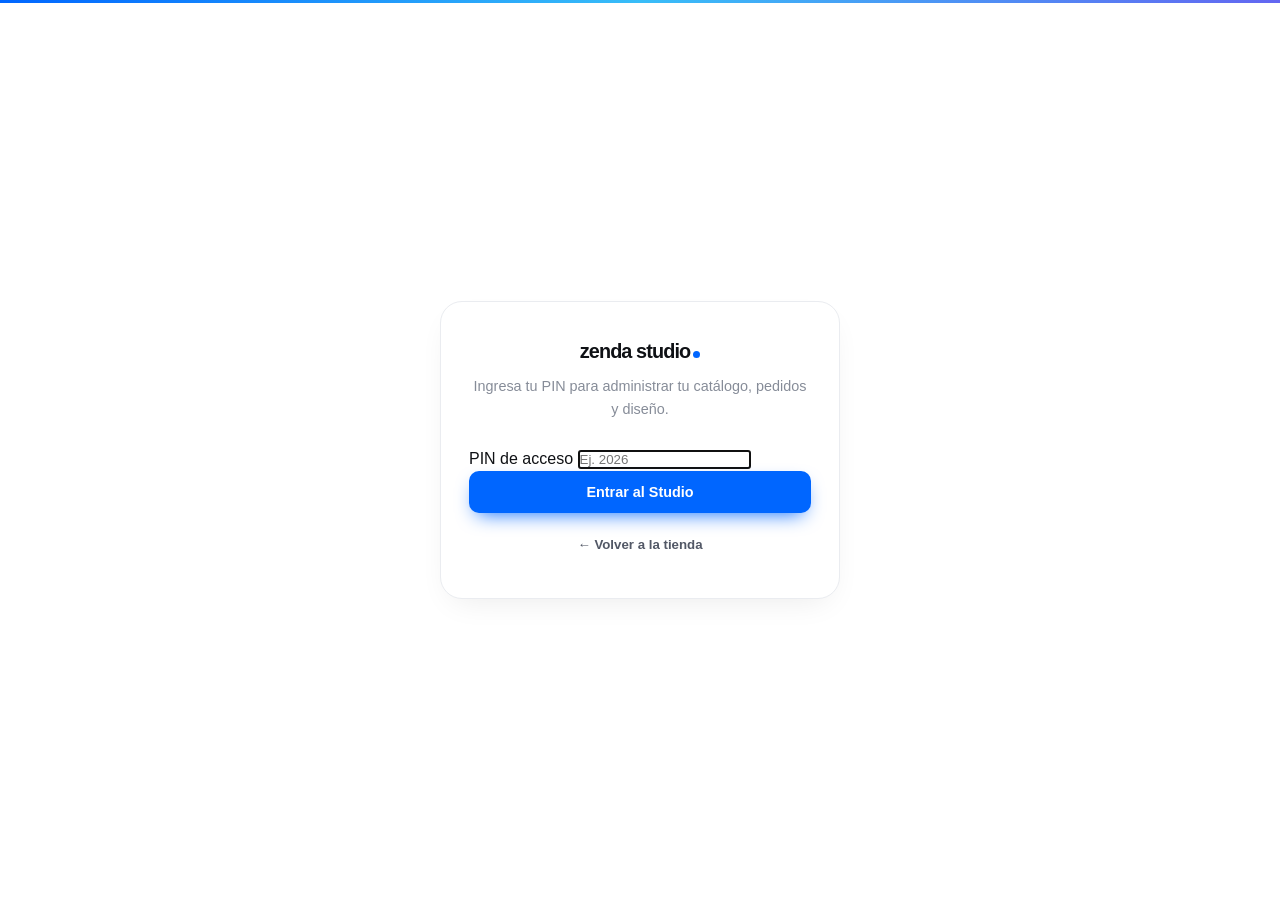
==== commit 28411d2d: "Rediseño simple y comercial enfocado 100% a WhatsApp, 4 paquetes y cambio de color por pagina" ====
--- a/docs/admin.html
+++ b/docs/admin.html
@@ -621,7 +621,7 @@
               ${(feats.length ? feats : ['Entregable 1', 'Entregable 2']).slice(0, 4).map(f => `<li>${ICON_CHECK}<span>${esc(f.trim())}</span></li>`).join('')}
             </ul>
             <div class="card-footer">
-              <button type="button" class="btn btn-primary btn-sm" style="pointer-events:none;">Agregar a bolsa</button>
+              <button type="button" class="btn btn-primary btn-sm" style="pointer-events:none;">Pedir por WhatsApp</button>
               <button type="button" class="btn btn-secondary btn-sm" style="pointer-events:none;">Ver detalle</button>
             </div>
           </div>
--- a/docs/css/styles.css
+++ b/docs/css/styles.css
@@ -1,87 +1,102 @@
 :root {
-  --accent: #0070f3;
-  --accent-hover: #005fd1;
-  --accent-soft: rgba(0, 112, 243, 0.1);
-  --radius-sm: 8px;
-  --radius: 14px;
-  --radius-lg: 20px;
-  --font: 'Inter', -apple-system, BlinkMacSystemFont, 'Segoe UI', sans-serif;
-  --transition: 0.2s cubic-bezier(0.2, 0.8, 0.2, 1);
+  --c1: #0066ff;
+  --c2: #38bdf8;
+  --c3: #6366f1;
+  --accent: var(--c1);
+  --accent-soft: rgba(0, 102, 255, 0.08);
+  --accent-wash: rgba(0, 102, 255, 0.11);
+  --accent-border: rgba(0, 102, 255, 0.28);
+  --prism: linear-gradient(135deg, var(--c1), var(--c2), var(--c3));
+  --radius-sm: 10px;
+  --radius: 16px;
+  --radius-lg: 22px;
+  --font: 'Plus Jakarta Sans', -apple-system, BlinkMacSystemFont, 'Segoe UI', sans-serif;
+  --ease: 0.22s cubic-bezier(0.2, 0.8, 0.2, 1);
 }
 
 [data-theme="light"] {
-  --bg: #fafafa;
+  --bg: #ffffff;
+  --bg-subtle: #f8f9fb;
   --surface: #ffffff;
-  --surface-subtle: #f4f4f5;
-  --surface-hover: #f9fafb;
-  --text: #09090b;
-  --text-secondary: #52525b;
-  --text-muted: #71717a;
-  --border: #e4e4e7;
-  --border-strong: #d4d4d8;
-  --nav-bg: rgba(250, 250, 250, 0.82);
-  --shadow-sm: 0 1px 2px rgba(0, 0, 0, 0.04);
-  --shadow-md: 0 10px 30px -10px rgba(0, 0, 0, 0.08);
-  --shadow-lg: 0 24px 48px -12px rgba(0, 0, 0, 0.14);
+  --surface-2: #f2f4f7;
+  --glass: rgba(255, 255, 255, 0.86);
+  --text: #0f1115;
+  --text-2: #525866;
+  --text-muted: #868c98;
+  --border: #eaecf0;
+  --border-strong: #d5d9e2;
+  --nav-bg: rgba(255, 255, 255, 0.84);
+  --shadow-sm: 0 1px 2px rgba(15, 17, 21, 0.04);
+  --shadow-md: 0 12px 32px -12px rgba(15, 17, 21, 0.09);
+  --shadow-lg: 0 24px 48px -16px rgba(15, 17, 21, 0.16);
 }
 
 [data-theme="dark"] {
-  --bg: #09090b;
-  --surface: #111114;
-  --surface-subtle: #18181c;
-  --surface-hover: #1d1d22;
-  --text: #fafafa;
-  --text-secondary: #a1a1aa;
-  --text-muted: #71717a;
-  --border: rgba(255, 255, 255, 0.09);
-  --border-strong: rgba(255, 255, 255, 0.17);
-  --nav-bg: rgba(9, 9, 11, 0.8);
-  --shadow-sm: 0 1px 2px rgba(0, 0, 0, 0.4);
-  --shadow-md: 0 12px 32px -10px rgba(0, 0, 0, 0.55);
-  --shadow-lg: 0 24px 56px -12px rgba(0, 0, 0, 0.75);
+  --bg: #090a0d;
+  --bg-subtle: #0e1015;
+  --surface: #12151c;
+  --surface-2: #191d27;
+  --glass: rgba(18, 21, 28, 0.86);
+  --text: #f5f7fa;
+  --text-2: #a0a8b8;
+  --text-muted: #6e7787;
+  --border: rgba(255, 255, 255, 0.08);
+  --border-strong: rgba(255, 255, 255, 0.16);
+  --nav-bg: rgba(9, 10, 13, 0.82);
+  --shadow-sm: 0 1px 3px rgba(0, 0, 0, 0.35);
+  --shadow-md: 0 16px 36px -12px rgba(0, 0, 0, 0.6);
+  --shadow-lg: 0 28px 56px -16px rgba(0, 0, 0, 0.8);
 }
 
 * { box-sizing: border-box; margin: 0; padding: 0; }
 html { scroll-behavior: smooth; }
+::selection { background: var(--accent); color: #ffffff; }
+
 body {
   font-family: var(--font);
   background: var(--bg);
   color: var(--text);
-  line-height: 1.55;
+  line-height: 1.6;
+  min-height: 100vh;
+  display: flex;
+  flex-direction: column;
   -webkit-font-smoothing: antialiased;
+  overflow-x: hidden;
   transition: background-color 0.25s ease, color 0.25s ease;
 }
 
-.container { max-width: 1180px; margin: 0 auto; padding: 0 24px; }
+/* Línea superior cromática sutil */
+body::before {
+  content: "";
+  position: fixed; top: 0; left: 0; right: 0; height: 2.5px;
+  background: var(--prism); z-index: 200;
+}
+
+.container { max-width: 1120px; margin: 0 auto; padding: 0 24px; width: 100%; }
+[hidden] { display: none !important; }
 .text-accent { color: var(--accent); }
-[hidden] { display: none !important; }
-
-/* Banner de anuncio */
+
+/* Banner opcional desde Sheets */
 .promo-bar {
-  background: var(--text);
-  color: var(--bg);
-  text-align: center;
-  padding: 9px 16px;
-  font-size: 0.84rem;
-  font-weight: 500;
-}
-
-/* Navbar */
+  background: var(--accent); color: #fff;
+  text-align: center; padding: 7px 16px;
+  font-size: 0.8rem; font-weight: 600;
+}
+
+/* ================= NAVBAR LIMPIA ================= */
 .navbar {
-  position: sticky; top: 0; z-index: 100;
+  position: sticky; top: 0; z-index: 120;
   background: var(--nav-bg);
-  backdrop-filter: blur(16px);
-  -webkit-backdrop-filter: blur(16px);
+  backdrop-filter: blur(18px); -webkit-backdrop-filter: blur(18px);
   border-bottom: 1px solid var(--border);
 }
 .nav-inner {
-  height: 68px;
-  display: flex; align-items: center; justify-content: space-between; gap: 16px;
+  height: 66px; display: flex; align-items: center; justify-content: space-between; gap: 16px;
 }
 .brand-logo {
   display: inline-flex; align-items: baseline; gap: 3px;
   text-decoration: none; color: var(--text);
-  font-weight: 800; font-size: 1.25rem; letter-spacing: -0.04em;
+  font-weight: 800; font-size: 1.24rem; letter-spacing: -0.045em;
   user-select: none;
 }
 .brand-dot {
@@ -89,356 +104,393 @@
   background: var(--accent); display: inline-block;
   transition: transform 0.15s ease;
 }
-.brand-dot:active { transform: scale(1.6); }
-
-.nav-center { display: flex; align-items: center; gap: 28px; }
-.nav-center a {
-  text-decoration: none; color: var(--text-secondary);
-  font-size: 0.9rem; font-weight: 500; transition: color var(--transition);
-}
-.nav-center a:hover { color: var(--text); }
-
-.nav-actions { display: flex; align-items: center; gap: 10px; }
-
-/* Botones e Iconos */
-.btn {
-  display: inline-flex; align-items: center; justify-content: center; gap: 8px;
-  padding: 10px 18px; border-radius: var(--radius-sm);
-  font-family: inherit; font-size: 0.9rem; font-weight: 600;
-  text-decoration: none; cursor: pointer; border: 1px solid transparent;
-  transition: all var(--transition); white-space: nowrap;
-}
-.btn-sm { padding: 8px 13px; font-size: 0.83rem; }
-.btn-lg { padding: 13px 24px; font-size: 0.95rem; }
-.btn-full { width: 100%; }
-.btn-primary { background: var(--accent); color: #ffffff; }
-.btn-primary:hover { background: var(--accent-hover); transform: translateY(-1px); }
-.btn-secondary { background: var(--surface); color: var(--text); border-color: var(--border-strong); }
-.btn-secondary:hover { background: var(--surface-subtle); border-color: var(--text-muted); }
-.btn-ghost { background: transparent; color: var(--text-secondary); }
-.btn-ghost:hover { background: var(--surface-subtle); color: var(--text); }
-.btn-danger { background: rgba(239, 68, 68, 0.12); color: #ef4444; }
-.btn-danger:hover { background: #ef4444; color: #ffffff; }
+.brand-dot:active { transform: scale(1.65); }
+
+.nav-right { display: flex; align-items: center; gap: 8px; }
+.nav-link {
+  text-decoration: none; color: var(--text-2);
+  font-size: 0.88rem; font-weight: 600;
+  padding: 8px 13px; border-radius: var(--radius-sm);
+  transition: all var(--ease);
+}
+.nav-link:hover { color: var(--text); background: var(--surface-2); }
+.nav-link.active { color: var(--accent); background: var(--accent-soft); }
 
 .icon-btn {
   width: 38px; height: 38px; border-radius: var(--radius-sm);
   border: 1px solid var(--border); background: var(--surface);
-  color: var(--text-secondary); cursor: pointer;
+  color: var(--text-2); cursor: pointer;
   display: inline-flex; align-items: center; justify-content: center;
-  transition: all var(--transition);
-}
-.icon-btn:hover { color: var(--text); border-color: var(--border-strong); background: var(--surface-subtle); }
-.icon-btn.active { background: var(--text); color: var(--bg); border-color: var(--text); }
-
-.cart-trigger {
+  text-decoration: none; transition: all var(--ease);
+}
+.icon-btn:hover { color: var(--accent); border-color: var(--accent-border); }
+
+/* ================= BOTONES ================= */
+.btn {
+  display: inline-flex; align-items: center; justify-content: center; gap: 8px;
+  padding: 12px 22px; border-radius: var(--radius-sm);
+  font-family: inherit; font-size: 0.9rem; font-weight: 600;
+  text-decoration: none; cursor: pointer; border: 1px solid transparent;
+  transition: all var(--ease); white-space: nowrap;
+}
+.btn-sm { padding: 8px 14px; font-size: 0.83rem; }
+.btn-lg { padding: 14px 26px; font-size: 0.95rem; }
+.btn-full { width: 100%; }
+
+.btn-primary {
+  background: var(--accent); color: #ffffff;
+  box-shadow: 0 8px 20px -8px var(--accent);
+}
+.btn-primary:hover { filter: brightness(1.07); transform: translateY(-1px); }
+
+.btn-secondary {
+  background: var(--surface); color: var(--text);
+  border-color: var(--border-strong);
+}
+.btn-secondary:hover { border-color: var(--accent); color: var(--accent); }
+
+.btn-ghost { background: transparent; color: var(--text-2); }
+.btn-ghost:hover { background: var(--surface-2); color: var(--text); }
+
+/* ================= HERO ESPACIOSO ================= */
+.hero {
+  background: radial-gradient(ellipse 70% 60% at 50% 0%, var(--accent-wash), transparent 72%);
+  padding: 84px 0 72px;
+  text-align: center;
+}
+.hero-inner { max-width: 720px; margin: 0 auto; }
+
+.greeting-pill {
   display: inline-flex; align-items: center; gap: 8px;
-  height: 38px; padding: 0 14px; border-radius: var(--radius-sm);
-  border: 1px solid var(--border-strong); background: var(--surface);
-  color: var(--text); font-family: inherit; font-size: 0.86rem; font-weight: 600;
-  cursor: pointer; transition: all var(--transition);
-}
-.cart-trigger:hover { border-color: var(--accent); }
-.cart-count {
-  min-width: 20px; height: 20px; padding: 0 6px; border-radius: 99px;
-  background: var(--accent); color: #fff; font-size: 0.74rem; font-weight: 700;
-  display: inline-flex; align-items: center; justify-content: center;
-}
-
-/* Hero limpio y editorial */
-.hero { padding: 84px 0 64px; }
-.hero-wrap { max-width: 760px; }
-.hero-pill {
-  display: inline-flex; align-items: center; gap: 8px;
-  padding: 5px 12px; border-radius: 99px;
-  border: 1px solid var(--border); background: var(--surface);
-  font-size: 0.8rem; font-weight: 500; color: var(--text-secondary);
-  margin-bottom: 22px;
-}
-.status-dot { width: 7px; height: 7px; border-radius: 50%; background: #22c55e; }
+  padding: 6px 14px; border-radius: 99px;
+  background: var(--surface); border: 1px solid var(--border);
+  font-size: 0.82rem; color: var(--text-2);
+  margin-bottom: 24px; box-shadow: var(--shadow-sm);
+}
+.greeting-dot { width: 7px; height: 7px; border-radius: 50%; background: var(--accent); }
+.greeting-strong { color: var(--text); font-weight: 700; }
+
 .hero h1 {
-  font-size: clamp(2.4rem, 5.4vw, 3.85rem);
-  font-weight: 800; line-height: 1.06; letter-spacing: -0.04em;
+  font-size: clamp(2.35rem, 5.2vw, 3.8rem);
+  font-weight: 800; letter-spacing: -0.04em; line-height: 1.07;
   margin-bottom: 18px;
 }
-.hero p {
-  font-size: 1.12rem; color: var(--text-secondary);
-  max-width: 600px; margin-bottom: 32px;
-}
-.hero-actions { display: flex; flex-wrap: wrap; gap: 12px; margin-bottom: 48px; }
-
-.trust-bar {
-  display: grid; grid-template-columns: repeat(3, 1fr); gap: 16px;
+.hero-sub {
+  font-size: 1.08rem; color: var(--text-2);
+  max-width: 560px; margin: 0 auto 30px;
+}
+.hero-actions { display: flex; justify-content: center; flex-wrap: wrap; gap: 10px; margin-bottom: 44px; }
+
+.trust-strip {
+  display: flex; justify-content: center; flex-wrap: wrap; gap: 28px;
   padding-top: 28px; border-top: 1px solid var(--border);
-}
-.trust-item strong { display: block; font-size: 0.95rem; margin-bottom: 2px; }
-.trust-item span { font-size: 0.85rem; color: var(--text-muted); }
-
-/* Secciones */
-.section { padding: 72px 0; border-top: 1px solid var(--border); }
-.section-header {
-  display: flex; justify-content: space-between; align-items: flex-end;
-  flex-wrap: wrap; gap: 20px; margin-bottom: 28px;
-}
-.section-kicker {
-  font-size: 0.78rem; font-weight: 700; text-transform: uppercase;
-  letter-spacing: 0.08em; color: var(--accent); margin-bottom: 6px; display: block;
-}
-.section-header h2 { font-size: clamp(1.7rem, 3vw, 2.25rem); letter-spacing: -0.03em; line-height: 1.15; }
-.section-sub { color: var(--text-secondary); font-size: 0.96rem; margin-top: 6px; }
-
-/* Barra de herramientas de catálogo */
+  font-size: 0.85rem; color: var(--text-2);
+}
+.trust-strip span { display: inline-flex; align-items: center; gap: 7px; }
+.trust-strip svg { color: var(--accent); }
+
+/* Cabecera simple para Catálogo */
+.page-head {
+  background: radial-gradient(ellipse 75% 85% at 50% 0%, var(--accent-wash), transparent 75%);
+  padding: 58px 0 42px;
+  border-bottom: 1px solid var(--border);
+}
+.page-head h1 {
+  font-size: clamp(2rem, 4vw, 2.85rem);
+  font-weight: 800; letter-spacing: -0.035em; line-height: 1.1; margin-bottom: 10px;
+}
+.page-head p { color: var(--text-2); font-size: 1rem; max-width: 560px; }
+
+/* ================= SECCIONES ================= */
+.section { padding: 76px 0; border-top: 1px solid var(--border); }
+.section-subtle { background: var(--bg-subtle); }
+.section-head { margin-bottom: 40px; max-width: 600px; }
+.section-head.centered { text-align: center; margin-left: auto; margin-right: auto; }
+.kicker {
+  display: inline-block; font-size: 0.74rem; font-weight: 800;
+  text-transform: uppercase; letter-spacing: 0.08em;
+  color: var(--accent); margin-bottom: 8px;
+}
+.section-head h2 {
+  font-size: clamp(1.7rem, 3.2vw, 2.35rem);
+  font-weight: 800; letter-spacing: -0.03em; line-height: 1.15; margin-bottom: 10px;
+}
+.section-head p { color: var(--text-2); font-size: 0.96rem; }
+
+/* ================= 4 PAQUETES (LIMPIOS Y PRECISOS) ================= */
+.plans-grid {
+  display: grid; grid-template-columns: repeat(4, 1fr); gap: 18px; align-items: stretch;
+}
+.plan-card {
+  background: var(--surface);
+  border: 1px solid var(--border);
+  border-radius: var(--radius);
+  padding: 26px 22px;
+  display: flex; flex-direction: column;
+  transition: transform var(--ease), box-shadow var(--ease), border-color var(--ease);
+}
+.plan-card:hover { transform: translateY(-4px); box-shadow: var(--shadow-md); border-color: var(--accent-border); }
+.plan-card.popular {
+  border: 1.5px solid var(--accent);
+  box-shadow: 0 12px 30px -14px var(--accent);
+}
+
+.plan-top {
+  display: flex; justify-content: space-between; align-items: center;
+  gap: 8px; margin-bottom: 14px;
+}
+.plan-team {
+  font-size: 0.74rem; font-weight: 700;
+  padding: 4px 10px; border-radius: 99px;
+  background: var(--surface-2); color: var(--text-2);
+}
+.plan-card.popular .plan-team { background: var(--accent-soft); color: var(--accent); }
+.plan-popular-tag {
+  font-size: 0.7rem; font-weight: 700; color: var(--accent);
+  text-transform: uppercase; letter-spacing: 0.04em;
+}
+
+.plan-card h3 { font-size: 1.12rem; font-weight: 800; letter-spacing: -0.02em; margin-bottom: 4px; }
+.plan-for { font-size: 0.81rem; color: var(--text-muted); margin-bottom: 16px; min-height: 38px; }
+
+.plan-price-row {
+  padding: 14px 0; margin-bottom: 16px;
+  border-top: 1px solid var(--border); border-bottom: 1px solid var(--border);
+}
+.plan-price { font-size: 1.85rem; font-weight: 800; letter-spacing: -0.03em; line-height: 1.1; }
+.plan-note { font-size: 0.75rem; color: var(--text-muted); margin-top: 3px; }
+
+.feature-list { list-style: none; display: grid; gap: 9px; margin-bottom: 24px; flex: 1; }
+.feature-list li {
+  display: flex; align-items: flex-start; gap: 8px;
+  font-size: 0.84rem; color: var(--text-2); line-height: 1.45;
+}
+.feature-list svg { color: var(--accent); flex-shrink: 0; margin-top: 3px; }
+
+/* ================= PROCESO SIMPLE ================= */
+.steps-row {
+  display: grid; grid-template-columns: repeat(3, 1fr); gap: 28px;
+}
+.step-item { padding: 6px 0; }
+.step-num {
+  font-size: 0.78rem; font-weight: 800; color: var(--accent);
+  letter-spacing: 0.06em; display: block; margin-bottom: 8px;
+}
+.step-item h3 { font-size: 1.05rem; margin-bottom: 6px; }
+.step-item p { font-size: 0.9rem; color: var(--text-2); }
+
+/* ================= BLOQUE FINAL WHATSAPP + IG ================= */
+.cta-card {
+  background: var(--surface); border: 1px solid var(--border);
+  border-radius: var(--radius-lg); padding: 48px 36px;
+  text-align: center;
+  background-image: radial-gradient(ellipse 65% 80% at 50% 0%, var(--accent-wash), transparent 70%);
+}
+.cta-card h2 {
+  font-size: clamp(1.6rem, 3vw, 2.2rem);
+  font-weight: 800; letter-spacing: -0.03em; margin-bottom: 10px;
+}
+.cta-card p { color: var(--text-2); max-width: 500px; margin: 0 auto 26px; font-size: 0.96rem; }
+.cta-actions { display: flex; justify-content: center; flex-wrap: wrap; gap: 10px; }
+
+/* ================= CATÁLOGO DINÁMICO (SHEETS + DRIVE) ================= */
 .catalog-toolbar {
   display: flex; justify-content: space-between; align-items: center;
   flex-wrap: wrap; gap: 14px; margin-bottom: 28px;
 }
 .tag-bar { display: flex; flex-wrap: wrap; gap: 8px; }
 .tag-pill {
-  padding: 7px 14px; border-radius: 99px;
-  border: 1px solid var(--border); background: var(--surface);
-  color: var(--text-secondary); font-family: inherit;
-  font-size: 0.83rem; font-weight: 500; cursor: pointer;
-  transition: all var(--transition);
-}
-.tag-pill:hover { border-color: var(--border-strong); color: var(--text); }
-.tag-pill.active { background: var(--text); color: var(--bg); border-color: var(--text); }
-
-.toolbar-right { display: flex; align-items: center; gap: 10px; flex-wrap: wrap; }
-.search-box {
-  position: relative; display: flex; align-items: center;
-}
+  padding: 7px 14px; border-radius: 99px; border: 1px solid var(--border);
+  background: var(--surface); color: var(--text-2);
+  font-family: inherit; font-size: 0.83rem; font-weight: 600;
+  cursor: pointer; transition: all var(--ease);
+}
+.tag-pill:hover { border-color: var(--accent-border); color: var(--text); }
+.tag-pill.active { background: var(--accent); color: #fff; border-color: var(--accent); }
+
+.search-box { position: relative; display: flex; align-items: center; }
 .search-box svg { position: absolute; left: 12px; color: var(--text-muted); pointer-events: none; }
 .search-box input {
   height: 38px; padding: 0 12px 0 36px; border-radius: var(--radius-sm);
   border: 1px solid var(--border); background: var(--surface);
-  color: var(--text); font-family: inherit; font-size: 0.87rem; width: 220px;
+  color: var(--text); font-family: inherit; font-size: 0.86rem; width: 220px;
 }
 .search-box input:focus { outline: none; border-color: var(--accent); }
 
-.view-switch {
-  display: inline-flex; padding: 3px; border-radius: var(--radius-sm);
-  background: var(--surface-subtle); border: 1px solid var(--border);
-}
-.view-switch button {
-  border: none; background: transparent; color: var(--text-muted);
-  height: 30px; padding: 0 10px; border-radius: 6px; cursor: pointer;
-  display: inline-flex; align-items: center; gap: 6px;
-  font-family: inherit; font-size: 0.8rem; font-weight: 500;
-  transition: all var(--transition);
-}
-.view-switch button.active { background: var(--surface); color: var(--text); box-shadow: var(--shadow-sm); }
-
-/* Tarjetas de Producto (Grid y Lista) */
-.catalog-grid {
-  display: grid; grid-template-columns: repeat(auto-fill, minmax(330px, 1fr)); gap: 22px;
-}
-.catalog-grid.view-list { grid-template-columns: 1fr; gap: 16px; }
-
+.catalog-grid { display: grid; grid-template-columns: repeat(3, 1fr); gap: 22px; }
 .product-card {
-  background: var(--surface);
-  border: 1px solid var(--border);
-  border-radius: var(--radius);
-  overflow: hidden;
+  background: var(--surface); border: 1px solid var(--border);
+  border-radius: var(--radius); overflow: hidden;
   display: flex; flex-direction: column;
-  box-shadow: var(--shadow-sm);
-  transition: transform var(--transition), box-shadow var(--transition), border-color var(--transition);
-}
-.product-card:hover { transform: translateY(-3px); box-shadow: var(--shadow-md); border-color: var(--border-strong); }
+  transition: transform var(--ease), box-shadow var(--ease), border-color var(--ease);
+}
+.product-card:hover { transform: translateY(-3px); box-shadow: var(--shadow-md); border-color: var(--accent-border); }
 .product-card.featured { border-color: var(--accent); }
 
-.catalog-grid.view-list .product-card {
-  flex-direction: row; align-items: stretch;
-}
-.catalog-grid.view-list .card-media {
-  width: 310px; flex-shrink: 0; aspect-ratio: auto; min-height: 210px;
-}
-
-.card-media {
-  position: relative; aspect-ratio: 16/10;
-  background: var(--surface-subtle); overflow: hidden; cursor: pointer;
-}
-.card-media img, .card-media video, .card-media iframe {
-  width: 100%; height: 100%; object-fit: cover; border: 0; display: block;
-  transition: transform 0.45s ease;
-}
+.card-media { position: relative; aspect-ratio: 16/10; background: var(--surface-2); overflow: hidden; cursor: pointer; }
+.card-media img, .card-media video, .card-media iframe { width: 100%; height: 100%; object-fit: cover; border: 0; display: block; transition: transform 0.45s ease; }
 .product-card:hover .card-media img { transform: scale(1.03); }
-
-.card-badges {
-  position: absolute; top: 12px; left: 12px; right: 12px;
-  display: flex; justify-content: space-between; align-items: center; pointer-events: none;
-}
-.badge-cat {
-  background: rgba(9, 9, 11, 0.72); backdrop-filter: blur(8px);
-  color: #fff; font-size: 0.74rem; font-weight: 600;
-  padding: 4px 10px; border-radius: 99px;
-}
-.badge-star {
-  background: var(--accent); color: #fff;
-  font-size: 0.72rem; font-weight: 700; padding: 4px 10px; border-radius: 99px;
-}
+.card-badges { position: absolute; top: 12px; left: 12px; right: 12px; display: flex; justify-content: space-between; pointer-events: none; }
+.badge-cat { background: rgba(15, 17, 21, 0.72); backdrop-filter: blur(8px); color: #fff; font-size: 0.72rem; font-weight: 600; padding: 4px 10px; border-radius: 99px; }
+.badge-star { background: var(--accent); color: #fff; font-size: 0.72rem; font-weight: 700; padding: 4px 10px; border-radius: 99px; }
 .media-dots {
   position: absolute; bottom: 10px; left: 50%; transform: translateX(-50%);
   display: flex; gap: 5px; padding: 4px 8px; border-radius: 99px;
-  background: rgba(9, 9, 11, 0.55); backdrop-filter: blur(6px);
+  background: rgba(15, 17, 21, 0.52); backdrop-filter: blur(6px);
 }
 .media-dot { width: 6px; height: 6px; border-radius: 50%; background: rgba(255,255,255,0.45); transition: all 0.25s; }
 .media-dot.active { background: #fff; width: 16px; border-radius: 99px; }
 
-.card-content { padding: 20px 22px 22px; display: flex; flex-direction: column; flex: 1; }
-.card-head { display: flex; justify-content: space-between; align-items: flex-start; gap: 12px; margin-bottom: 8px; }
-.card-title { font-size: 1.12rem; font-weight: 700; letter-spacing: -0.02em; line-height: 1.3; }
-.card-price { font-size: 1.15rem; font-weight: 800; color: var(--accent); white-space: nowrap; }
-.card-desc { font-size: 0.9rem; color: var(--text-secondary); margin-bottom: 16px; }
-
-.feature-list { list-style: none; display: grid; gap: 7px; margin-bottom: 20px; flex: 1; }
-.feature-list li {
-  display: flex; align-items: flex-start; gap: 8px;
-  font-size: 0.86rem; color: var(--text);
-}
-.feature-list svg { color: var(--accent); flex-shrink: 0; margin-top: 3px; }
-
+.card-content { padding: 20px; display: flex; flex-direction: column; flex: 1; }
+.card-head { display: flex; justify-content: space-between; align-items: flex-start; gap: 10px; margin-bottom: 8px; }
+.card-title { font-size: 1.06rem; font-weight: 700; line-height: 1.3; }
+.card-price { font-size: 1.08rem; font-weight: 800; color: var(--accent); white-space: nowrap; }
+.card-desc { font-size: 0.87rem; color: var(--text-2); margin-bottom: 14px; }
 .card-footer { display: grid; grid-template-columns: 1fr auto; gap: 8px; }
 
-/* Proceso & FAQ */
-.steps-grid { display: grid; grid-template-columns: repeat(3, 1fr); gap: 20px; margin-bottom: 32px; }
-.step-card {
-  background: var(--surface); border: 1px solid var(--border);
-  border-radius: var(--radius); padding: 26px;
-}
-.step-num {
-  width: 32px; height: 32px; border-radius: 8px;
-  background: var(--accent-soft); color: var(--accent);
-  font-size: 0.85rem; font-weight: 700;
-  display: inline-flex; align-items: center; justify-content: center;
-  margin-bottom: 14px;
-}
-.step-card h3 { font-size: 1.05rem; margin-bottom: 8px; }
-.step-card p { font-size: 0.9rem; color: var(--text-secondary); }
-
-.faq-list { display: grid; gap: 10px; max-width: 820px; }
-.faq-item {
-  background: var(--surface); border: 1px solid var(--border);
-  border-radius: var(--radius-sm); padding: 16px 20px;
-}
-.faq-item summary { font-weight: 600; font-size: 0.94rem; cursor: pointer; }
-.faq-item p { margin-top: 10px; font-size: 0.9rem; color: var(--text-secondary); }
-
-/* Cotización */
-.quote-grid { display: grid; grid-template-columns: 0.9fr 1.25fr; gap: 48px; align-items: start; }
-.contact-card {
-  margin-top: 24px; padding: 20px; border-radius: var(--radius);
-  background: var(--surface); border: 1px solid var(--border);
-  display: grid; gap: 12px;
-}
-.form-card {
-  background: var(--surface); border: 1px solid var(--border);
-  border-radius: var(--radius); padding: 28px; box-shadow: var(--shadow-sm);
-}
-.form-row { display: grid; grid-template-columns: 1fr 1fr; gap: 14px; }
-.field { margin-bottom: 14px; }
-.field label {
-  display: block; font-size: 0.82rem; font-weight: 600;
-  color: var(--text-secondary); margin-bottom: 6px;
-}
-.field input, .field select, .field textarea {
-  width: 100%; padding: 10px 13px; border-radius: var(--radius-sm);
-  border: 1px solid var(--border); background: var(--bg);
-  color: var(--text); font-family: inherit; font-size: 0.92rem;
-  transition: border-color var(--transition);
-}
-.field input:focus, .field select:focus, .field textarea:focus {
-  outline: none; border-color: var(--accent);
-}
-.status-msg { margin-top: 12px; font-size: 0.88rem; font-weight: 500; }
-
-/* Drawer Carrito */
-.overlay {
+/* Modal detalle */
+.modal-overlay {
   position: fixed; inset: 0; z-index: 250;
-  background: rgba(0, 0, 0, 0.55); backdrop-filter: blur(6px);
-  display: flex; justify-content: flex-end;
-}
-.drawer {
-  width: min(440px, 100%); height: 100%;
-  background: var(--surface); border-left: 1px solid var(--border);
-  display: flex; flex-direction: column; overflow-y: auto; padding: 24px;
-  box-shadow: var(--shadow-lg);
-}
-.drawer-header {
-  display: flex; justify-content: space-between; align-items: center;
-  padding-bottom: 16px; border-bottom: 1px solid var(--border); margin-bottom: 18px;
-}
-.cart-list { display: grid; gap: 10px; margin-bottom: 20px; }
-.cart-row {
-  display: flex; justify-content: space-between; align-items: center; gap: 12px;
-  padding: 12px; border-radius: var(--radius-sm);
-  background: var(--surface-subtle); border: 1px solid var(--border);
-}
-.qty-control { display: inline-flex; align-items: center; gap: 8px; }
-.qty-btn {
-  width: 26px; height: 26px; border-radius: 6px;
-  border: 1px solid var(--border-strong); background: var(--surface);
-  color: var(--text); cursor: pointer; font-weight: 600;
-}
-.cart-total-row {
-  display: flex; justify-content: space-between; align-items: center;
-  padding: 14px 0; border-top: 1px solid var(--border); border-bottom: 1px solid var(--border);
-  margin-bottom: 18px; font-size: 1.05rem;
-}
-
-/* Modal Producto */
-.modal-overlay {
-  position: fixed; inset: 0; z-index: 240;
-  background: rgba(0, 0, 0, 0.65); backdrop-filter: blur(8px);
-  display: flex; align-items: center; justify-content: center; padding: 20px;
+  background: rgba(0, 0, 0, 0.62); backdrop-filter: blur(8px);
+  display: flex; align-items: center; justify-content: center; padding: 18px;
 }
 .modal-card {
   background: var(--surface); border: 1px solid var(--border-strong);
-  border-radius: var(--radius-lg); max-width: 820px; width: 100%;
-  max-height: 92vh; overflow-y: auto; position: relative; box-shadow: var(--shadow-lg);
+  border-radius: var(--radius-lg); max-width: 720px; width: 100%;
+  max-height: 90vh; overflow-y: auto; position: relative; box-shadow: var(--shadow-lg);
 }
 .modal-close {
   position: absolute; top: 14px; right: 14px; z-index: 5;
-  width: 36px; height: 36px; border-radius: 50%;
+  width: 34px; height: 34px; border-radius: 50%;
   border: 1px solid var(--border); background: var(--surface); color: var(--text);
   cursor: pointer; font-size: 1.2rem; display: grid; place-items: center;
 }
-.modal-media { aspect-ratio: 16/9; background: var(--surface-subtle); overflow: hidden; }
+.modal-media { aspect-ratio: 16/9; background: var(--surface-2); overflow: hidden; }
 .modal-media img, .modal-media video, .modal-media iframe { width: 100%; height: 100%; object-fit: cover; border: 0; display: block; }
 .modal-thumbs { display: flex; gap: 8px; padding: 12px 24px 0; overflow-x: auto; }
-.modal-thumb {
-  width: 72px; height: 48px; border-radius: 8px; overflow: hidden;
-  border: 2px solid transparent; cursor: pointer; flex-shrink: 0;
-  background: var(--surface-subtle); display: grid; place-items: center;
-  font-size: 0.7rem; font-weight: 700; color: var(--text-muted);
-}
+.modal-thumb { width: 70px; height: 46px; border-radius: 8px; overflow: hidden; border: 2px solid transparent; cursor: pointer; flex-shrink: 0; background: var(--surface-2); display: grid; place-items: center; font-size: 0.7rem; font-weight: 700; color: var(--text-muted); }
 .modal-thumb.active { border-color: var(--accent); }
 .modal-thumb img { width: 100%; height: 100%; object-fit: cover; }
-.modal-body { padding: 22px 28px 28px; }
-.modal-actions { display: flex; flex-wrap: wrap; gap: 10px; margin-top: 22px; }
-
-/* Footer & Toast */
-.footer { padding: 32px 0; border-top: 1px solid var(--border); }
-.footer-inner { display: flex; justify-content: space-between; align-items: center; flex-wrap: wrap; gap: 12px; font-size: 0.85rem; color: var(--text-muted); }
-
-.toast {
-  position: fixed; bottom: 24px; left: 24px; z-index: 350;
-  background: var(--text); color: var(--bg);
-  padding: 10px 16px; border-radius: var(--radius-sm);
-  font-size: 0.85rem; font-weight: 500; box-shadow: var(--shadow-lg);
-}
+.modal-body { padding: 22px 26px 26px; }
+.modal-actions { display: flex; flex-wrap: wrap; gap: 10px; margin-top: 20px; }
+
+/* ================= FOOTER MINIMAL ================= */
+.footer { padding: 30px 0; border-top: 1px solid var(--border); margin-top: auto; }
+.footer-inner {
+  display: flex; justify-content: space-between; align-items: center;
+  flex-wrap: wrap; gap: 16px; font-size: 0.84rem; color: var(--text-muted);
+}
+.footer-links { display: flex; align-items: center; gap: 18px; flex-wrap: wrap; }
+.footer-links a { color: var(--text-2); text-decoration: none; font-weight: 500; }
+.footer-links a:hover { color: var(--accent); }
+
+/* ================= AMIGUITO TRANSLÚCIDO MULTICOLOR ================= */
+.zenda-bot {
+  position: fixed; right: 20px; bottom: 20px; z-index: 190;
+  display: flex; flex-direction: column; align-items: flex-end; gap: 10px;
+  pointer-events: none;
+  transition: transform 0.42s cubic-bezier(0.34, 1.56, 0.64, 1);
+}
+.bot-bubble {
+  pointer-events: auto;
+  width: 258px;
+  background: var(--glass);
+  backdrop-filter: blur(22px); -webkit-backdrop-filter: blur(22px);
+  color: var(--text);
+  border: 1px solid var(--border-strong);
+  border-radius: 16px 16px 4px 16px;
+  padding: 12px 14px;
+  box-shadow: var(--shadow-md);
+  font-size: 0.81rem; line-height: 1.45;
+  position: relative; overflow: hidden;
+  animation: popIn 0.28s ease;
+}
+.bot-bubble::before {
+  content: ""; position: absolute; top: 0; left: 0; right: 0; height: 2px;
+  background: var(--prism);
+}
+.bot-bubble-head { display: flex; justify-content: space-between; align-items: center; margin-bottom: 4px; }
+.bot-tag { font-size: 0.69rem; font-weight: 800; letter-spacing: 0.05em; text-transform: uppercase; color: var(--accent); }
+.bot-close { border: none; background: transparent; color: var(--text-muted); cursor: pointer; font-size: 1.05rem; line-height: 1; padding: 2px 4px; }
+
+.bot-bubble-foot {
+  display: flex; align-items: center; justify-content: space-between; gap: 6px;
+  margin-top: 9px; padding-top: 8px; border-top: 1px solid var(--border);
+}
+.bot-next-btn {
+  border: none; background: var(--surface-2); color: var(--text-2);
+  padding: 5px 9px; border-radius: 6px; font-family: inherit;
+  font-size: 0.72rem; font-weight: 600; cursor: pointer;
+}
+.bot-next-btn:hover { color: var(--accent); }
+.bot-links { display: flex; gap: 5px; }
+.bot-chip {
+  text-decoration: none; padding: 5px 9px; border-radius: 6px;
+  font-size: 0.72rem; font-weight: 700;
+  background: var(--surface-2); color: var(--text); border: 1px solid var(--border);
+}
+.bot-chip.primary { background: var(--accent); color: #fff; border-color: var(--accent); }
+
+.bot-orb {
+  pointer-events: auto;
+  position: relative; width: 54px; height: 54px; border-radius: 50%;
+  border: 1.5px solid rgba(255, 255, 255, 0.45);
+  background: transparent; cursor: pointer;
+  display: grid; place-items: center; padding: 0; overflow: hidden;
+  box-shadow: 0 10px 26px -6px var(--accent), inset 0 2px 10px rgba(255,255,255,0.45);
+  animation: orbFloat 3.6s ease-in-out infinite;
+  -webkit-tap-highlight-color: transparent;
+}
+.bot-orb-mesh {
+  position: absolute; inset: -35%;
+  background: conic-gradient(from 0deg, var(--c1), var(--c2), var(--c3), var(--c1));
+  opacity: 0.88; filter: blur(6px);
+  animation: spinMesh 7s linear infinite;
+}
+.bot-orb-glass {
+  position: absolute; inset: 0; border-radius: 50%;
+  background: radial-gradient(circle at 30% 24%, rgba(255,255,255,0.58) 0%, rgba(255,255,255,0.08) 46%, rgba(0,0,0,0.16) 100%);
+}
+.bot-orb svg { position: relative; z-index: 2; width: 30px; height: 30px; overflow: visible; filter: drop-shadow(0 1px 3px rgba(0,0,0,0.2)); }
+.bot-eye-group { transform-origin: center; animation: botBlink 4.6s infinite; }
+.bot-orb.excited { animation: orbJump 0.5s ease; }
+
+@keyframes spinMesh { to { transform: rotate(360deg); } }
+@keyframes orbFloat { 0%, 100% { transform: translateY(0); } 50% { transform: translateY(-5px); } }
+@keyframes orbJump { 0%, 100% { transform: translateY(0) scale(1); } 45% { transform: translateY(-13px) scale(1.08); } }
+@keyframes botBlink { 0%, 94%, 100% { transform: scaleY(1); } 97% { transform: scaleY(0.08); } }
+@keyframes popIn { from { opacity: 0; transform: translateY(8px) scale(0.96); } to { opacity: 1; transform: translateY(0) scale(1); } }
+
 .empty-state {
-  grid-column: 1 / -1; text-align: center; padding: 56px 20px;
+  grid-column: 1 / -1; text-align: center; padding: 48px 20px;
   color: var(--text-muted); background: var(--surface);
   border: 1px dashed var(--border-strong); border-radius: var(--radius);
 }
 
-@media (max-width: 900px) {
-  .nav-center { display: none; }
-  .trust-bar, .steps-grid, .quote-grid { grid-template-columns: 1fr; }
-  .catalog-grid.view-list .product-card { flex-direction: column; }
-  .catalog-grid.view-list .card-media { width: 100%; aspect-ratio: 16/10; }
-}
-@media (max-width: 600px) {
-  .form-row { grid-template-columns: 1fr; }
-  .search-box input { width: 100%; }
-  .catalog-grid { grid-template-columns: 1fr; }
+/* ================= RESPONSIVE: IPAD Y CELULAR ================= */
+@media (max-width: 1024px) {
+  .plans-grid { grid-template-columns: repeat(2, 1fr); }
+  .catalog-grid { grid-template-columns: repeat(2, 1fr); }
+}
+
+@media (max-width: 720px) {
+  .steps-row { grid-template-columns: 1fr; gap: 20px; }
+  .nav-wa-label { display: none; }
+}
+
+@media (max-width: 640px) {
+  .container { padding: 0 18px; }
+  .hero { padding: 54px 0 48px; text-align: left; }
+  .hero-sub { margin-left: 0; }
+  .hero-actions, .trust-strip { justify-content: flex-start; gap: 12px; }
+  .section { padding: 56px 0; }
+  .section-head.centered { text-align: left; }
+  .plans-grid, .catalog-grid { grid-template-columns: 1fr; }
+  .plan-for { min-height: auto; }
+  .search-box, .search-box input { width: 100%; }
+  .cta-card { padding: 34px 22px; text-align: left; }
+  .cta-card p { margin-left: 0; }
+  .cta-actions { justify-content: flex-start; }
+  .zenda-bot { right: 14px; bottom: 14px; }
+  .bot-bubble { width: 236px; }
 }
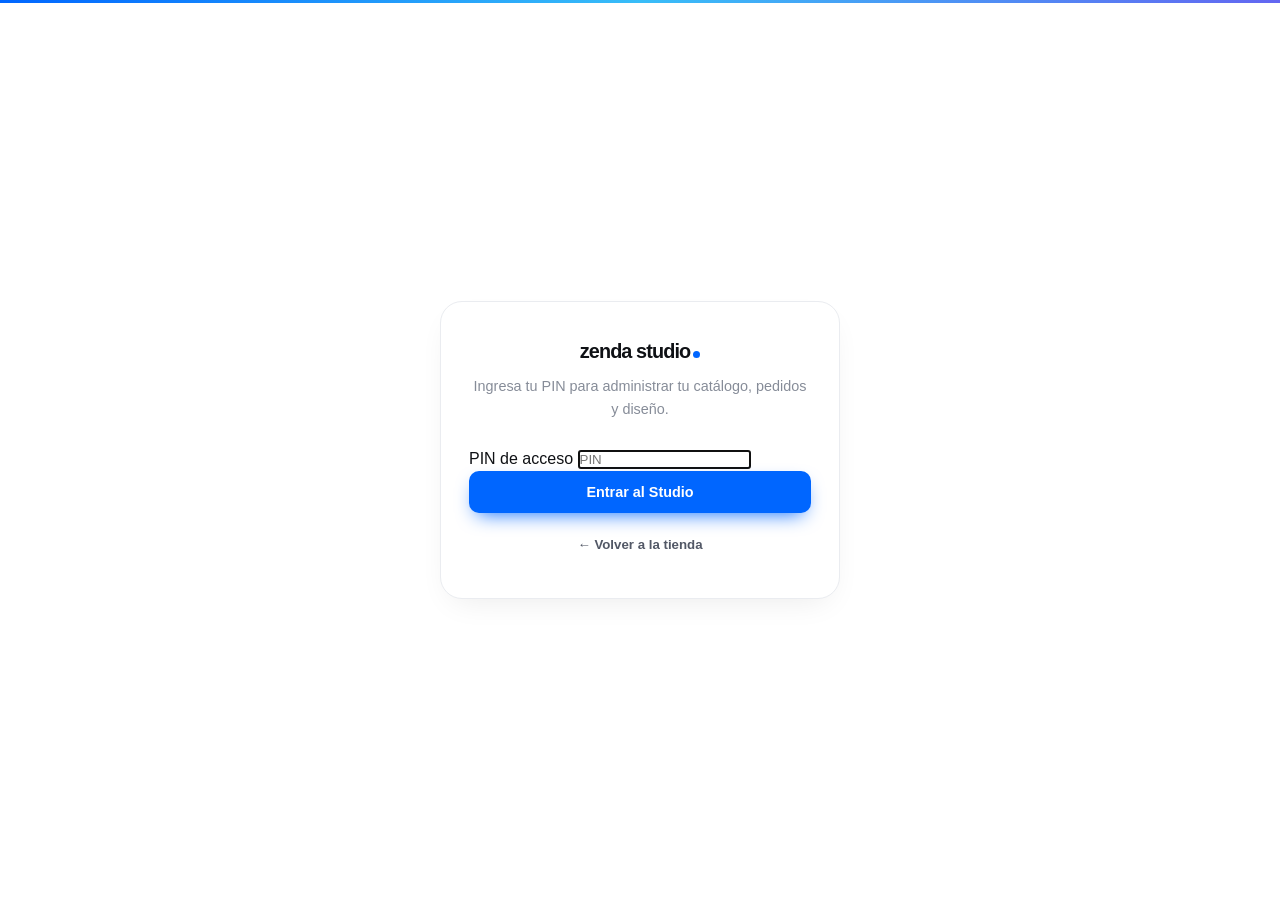
==== commit 561d422d: "Rediseño v2: simple, SEO, accesibilidad, caché de catálogo y admin corregido" ====
--- a/docs/admin.html
+++ b/docs/admin.html
@@ -3,6 +3,7 @@
 <head>
   <meta charset="UTF-8" />
   <meta name="viewport" content="width=device-width, initial-scale=1.0" />
+  <meta name="robots" content="noindex, nofollow" />
   <title>Studio Admin — zenda studio.</title>
   <link href="https://fonts.googleapis.com/css2?family=Inter:wght@400;500;600;700;800&display=swap" rel="stylesheet">
   <link rel="stylesheet" href="css/styles.css" />
@@ -166,7 +167,7 @@
       <p style="color:var(--text-muted); font-size:0.9rem; margin-bottom:24px;">Ingresa tu PIN para administrar tu catálogo, pedidos y diseño.</p>
       <div class="field" style="text-align:left;">
         <label for="pin-input">PIN de acceso</label>
-        <input type="password" id="pin-input" required placeholder="Ej. 2026" autofocus />
+        <input type="password" id="pin-input" required placeholder="PIN" autofocus />
       </div>
       <button type="submit" id="btn-unlock" class="btn btn-primary btn-full">Entrar al Studio</button>
       <p id="lock-error" class="status-msg" style="color:#ef4444;"></p>
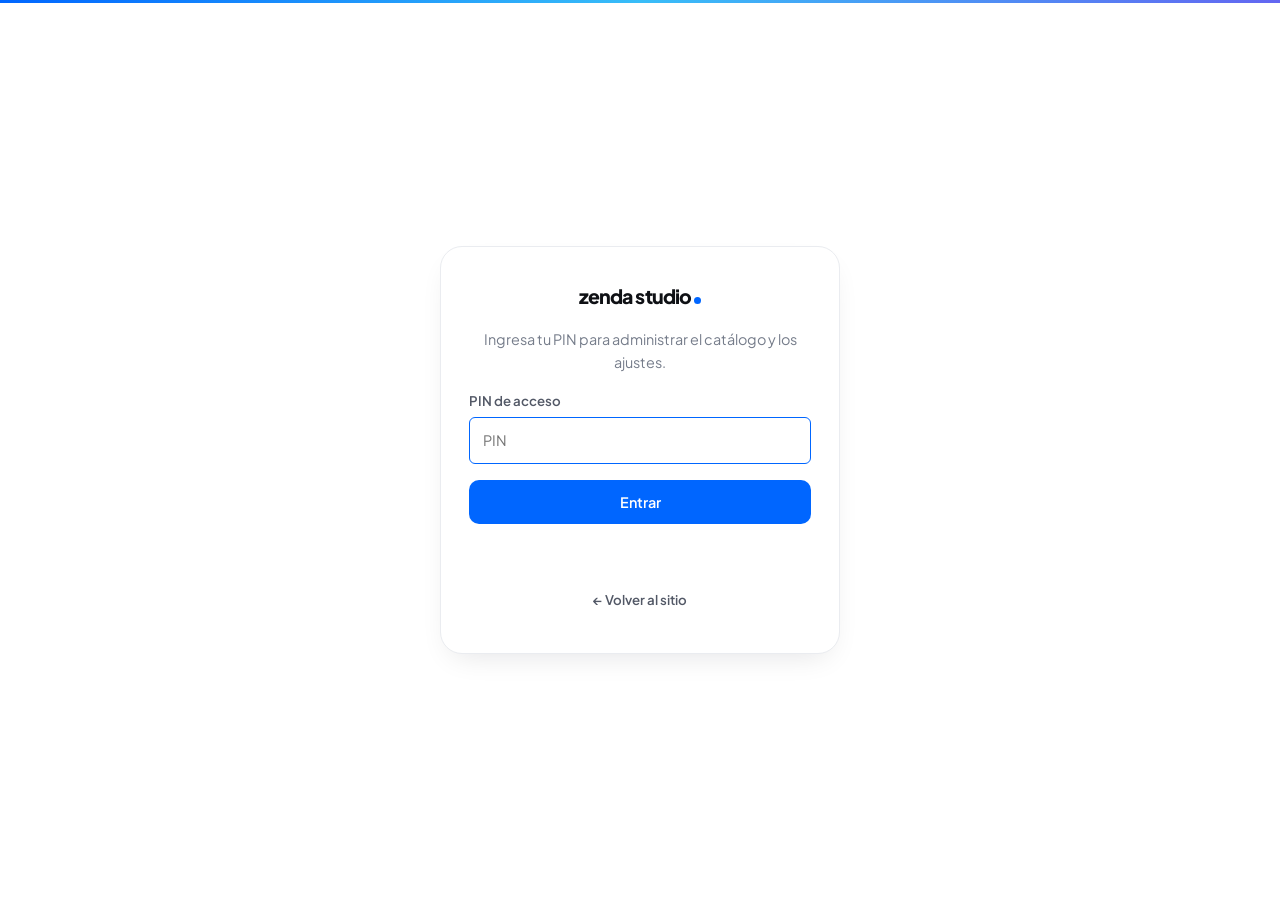
==== commit deb2dc8d: "v4: catalogo en la misma pagina, animaciones, textos legales y admin simplificado" ====
--- a/docs/admin.html
+++ b/docs/admin.html
@@ -4,831 +4,463 @@
   <meta charset="UTF-8" />
   <meta name="viewport" content="width=device-width, initial-scale=1.0" />
   <meta name="robots" content="noindex, nofollow" />
-  <title>Studio Admin — zenda studio.</title>
-  <link href="https://fonts.googleapis.com/css2?family=Inter:wght@400;500;600;700;800&display=swap" rel="stylesheet">
+  <title>Panel — zenda studio.</title>
+  <link rel="icon" type="image/svg+xml" href="favicon.svg" />
+  <link rel="preconnect" href="https://fonts.googleapis.com" />
+  <link href="https://fonts.googleapis.com/css2?family=Plus+Jakarta+Sans:wght@400;500;600;700;800&display=swap" rel="stylesheet" />
   <link rel="stylesheet" href="css/styles.css" />
   <style>
-    .lock-screen {
-      min-height: 100vh; display: grid; place-items: center; padding: 20px;
-    }
-    .lock-card {
-      width: min(400px, 100%); background: var(--surface);
-      border: 1px solid var(--border); border-radius: var(--radius-lg);
-      padding: 34px 28px; box-shadow: var(--shadow-md); text-align: center;
-    }
-
-    /* Layout estilo App moderna */
-    .studio-shell { display: grid; grid-template-columns: 248px 1fr; min-height: 100vh; }
-    .sidebar {
-      background: var(--surface); border-right: 1px solid var(--border);
-      padding: 22px 16px; display: flex; flex-direction: column; justify-content: space-between;
-      position: sticky; top: 0; height: 100vh;
-    }
-    .side-nav { display: grid; gap: 4px; margin-top: 28px; }
-    .side-link {
-      display: flex; align-items: center; justify-content: space-between; gap: 10px;
-      padding: 10px 12px; border-radius: var(--radius-sm);
-      border: none; background: transparent; color: var(--text-secondary);
-      font-family: inherit; font-size: 0.9rem; font-weight: 500;
-      cursor: pointer; text-align: left; transition: all var(--transition); width: 100%;
-    }
-    .side-link:hover { background: var(--surface-subtle); color: var(--text); }
-    .side-link.active { background: var(--accent-soft); color: var(--accent); font-weight: 600; }
-    .side-left { display: flex; align-items: center; gap: 10px; }
-    .side-badge {
-      background: var(--accent); color: #fff; font-size: 0.72rem; font-weight: 700;
-      padding: 2px 7px; border-radius: 99px;
-    }
-
-    .studio-main { padding: 28px 34px 64px; max-width: 1260px; width: 100%; }
-    .studio-topbar {
-      display: flex; justify-content: space-between; align-items: center;
-      flex-wrap: wrap; gap: 16px; margin-bottom: 26px;
-    }
-    .studio-topbar h1 { font-size: 1.55rem; letter-spacing: -0.03em; }
-    .studio-topbar p { font-size: 0.88rem; color: var(--text-muted); }
-
-    /* KPIs limpios */
-    .stats-row { display: grid; grid-template-columns: repeat(4, 1fr); gap: 14px; margin-bottom: 24px; }
-    .stat-card {
-      background: var(--surface); border: 1px solid var(--border);
-      border-radius: var(--radius); padding: 16px 18px;
-    }
-    .stat-card span { font-size: 0.8rem; color: var(--text-muted); display: block; margin-bottom: 4px; }
-    .stat-card strong { font-size: 1.45rem; font-weight: 700; letter-spacing: -0.02em; }
-
-    /* Estados de tarjeta en admin */
-    .admin-card-actions {
-      display: flex; gap: 6px; padding-top: 12px;
-      border-top: 1px solid var(--border); margin-top: auto;
-    }
-    .status-chip {
-      display: inline-flex; align-items: center; gap: 6px;
-      font-size: 0.74rem; font-weight: 600; padding: 3px 9px; border-radius: 99px;
-    }
-    .status-on { background: rgba(34, 197, 94, 0.14); color: #16a34a; }
-    .status-off { background: rgba(239, 68, 68, 0.14); color: #ef4444; }
-
-    /* Vista Lista compacta */
-    .inv-table {
-      background: var(--surface); border: 1px solid var(--border);
-      border-radius: var(--radius); overflow: hidden;
-    }
-    .inv-row {
-      display: grid; grid-template-columns: 64px 1.6fr 120px 100px 105px auto;
-      align-items: center; gap: 14px; padding: 12px 18px;
-      border-bottom: 1px solid var(--border);
-    }
-    .inv-row:last-child { border-bottom: none; }
-    .inv-thumb {
-      width: 60px; height: 42px; border-radius: 6px; overflow: hidden;
-      background: var(--surface-subtle);
-    }
-    .inv-thumb img { width: 100%; height: 100%; object-fit: cover; display: block; }
-
-    /* Vista por Etiquetas */
-    .tag-group { margin-bottom: 32px; }
-    .tag-group-head {
-      display: flex; align-items: center; gap: 10px;
-      margin-bottom: 14px; padding-bottom: 8px; border-bottom: 1px solid var(--border);
-    }
-    .tag-group-head h3 { font-size: 1.05rem; }
-    .tag-group-count {
-      font-size: 0.78rem; color: var(--text-muted);
-      background: var(--surface-subtle); padding: 2px 9px; border-radius: 99px;
-    }
-
-    /* Editor Modal con Vista Previa en Vivo (2 columnas) */
-    .editor-card {
-      background: var(--surface); border: 1px solid var(--border-strong);
-      border-radius: var(--radius-lg); max-width: 1040px; width: 100%;
-      max-height: 92vh; overflow: hidden; display: grid;
-      grid-template-columns: 1.15fr 0.85fr; box-shadow: var(--shadow-lg);
-    }
-    .editor-left { padding: 26px 28px; overflow-y: auto; max-height: 92vh; }
-    .editor-right {
-      background: var(--surface-subtle); border-left: 1px solid var(--border);
-      padding: 26px; overflow-y: auto; max-height: 92vh;
-      display: flex; flex-direction: column;
-    }
-    .preview-stage {
-      margin-top: 16px; border-radius: var(--radius); padding: 20px;
-      background: var(--bg); border: 1px solid var(--border);
-    }
-    .upload-drop {
-      border: 1.5px dashed var(--border-strong); border-radius: var(--radius-sm);
-      padding: 16px; text-align: center; background: var(--surface-subtle);
-      cursor: pointer; transition: border-color var(--transition);
-    }
-    .upload-drop:hover { border-color: var(--accent); }
-    .media-grid { display: grid; grid-template-columns: repeat(auto-fill, minmax(96px, 1fr)); gap: 8px; margin-top: 10px; }
-    .media-tile {
-      position: relative; aspect-ratio: 16/10; border-radius: 8px; overflow: hidden;
-      border: 2px solid var(--border); background: var(--surface-subtle); cursor: pointer;
-    }
-    .media-tile.is-cover { border-color: var(--accent); }
-    .media-tile img { width: 100%; height: 100%; object-fit: cover; display: block; }
-    .media-tile .cover-tag {
-      position: absolute; bottom: 4px; left: 4px; background: var(--accent); color: #fff;
-      font-size: 0.65rem; font-weight: 700; padding: 1px 6px; border-radius: 4px;
-    }
-    .media-tile .del-btn {
-      position: absolute; top: 4px; right: 4px; width: 20px; height: 20px;
-      border-radius: 50%; border: none; background: rgba(0,0,0,0.75); color: #fff;
-      cursor: pointer; font-size: 0.78rem; line-height: 1;
-    }
-
-    /* Pedidos */
-    .order-card {
-      background: var(--surface); border: 1px solid var(--border);
-      border-radius: var(--radius); padding: 18px 20px;
-      display: flex; justify-content: space-between; align-items: center;
-      flex-wrap: wrap; gap: 14px; margin-bottom: 12px;
-    }
-
-    @media (max-width: 960px) {
-      .studio-shell { grid-template-columns: 1fr; }
-      .sidebar { position: static; height: auto; border-right: none; border-bottom: 1px solid var(--border); }
-      .side-nav { grid-template-columns: repeat(3, 1fr); margin-top: 14px; }
-      .stats-row { grid-template-columns: repeat(2, 1fr); }
-      .editor-card { grid-template-columns: 1fr; }
-      .editor-right { border-left: none; border-top: 1px solid var(--border); }
-      .inv-row { grid-template-columns: 54px 1fr auto; }
-      .inv-hide-sm { display: none; }
+    body::before{transform:none}
+    .lock{flex:1;display:grid;place-items:center;padding:20px}
+    .lock-card{width:min(400px,100%);background:var(--surface);border:1px solid var(--border);border-radius:var(--radius-lg);padding:34px 28px;box-shadow:var(--shadow-md);text-align:center;display:grid;gap:16px}
+    .adm-top{display:flex;align-items:center;justify-content:space-between;gap:12px;flex-wrap:wrap;padding:12px 24px;border-bottom:1px solid var(--border);background:var(--surface);position:sticky;top:0;z-index:100}
+    .adm-left{display:flex;align-items:center;gap:22px;flex-wrap:wrap}
+    .adm-tabs{display:flex;gap:4px}
+    .adm-tab{border:none;background:transparent;color:var(--text-2);font:inherit;font-size:.9rem;font-weight:600;padding:8px 14px;border-radius:var(--radius-sm);cursor:pointer}
+    .adm-tab:hover{background:var(--surface-2);color:var(--text)}
+    .adm-tab.active{background:var(--accent-soft);color:var(--accent)}
+    .adm-right{display:flex;align-items:center;gap:8px}
+    .adm-main{max-width:1180px;margin:0 auto;padding:28px 24px 80px;width:100%}
+    .adm-head{display:flex;justify-content:space-between;align-items:center;flex-wrap:wrap;gap:14px;margin-bottom:22px}
+    .adm-head h1{font-size:1.5rem;letter-spacing:-.03em}
+    .adm-head p{font-size:.88rem;color:var(--text-muted)}
+    .stats{display:grid;grid-template-columns:repeat(3,1fr);gap:12px;margin-bottom:22px}
+    .stat{background:var(--surface);border:1px solid var(--border);border-radius:var(--radius);padding:14px 18px}
+    .stat span{display:block;font-size:.8rem;color:var(--text-muted)}
+    .stat strong{font-size:1.4rem;font-weight:800;letter-spacing:-.02em}
+    .chip{display:inline-flex;font-size:.72rem;font-weight:700;padding:3px 9px;border-radius:99px}
+    .chip.on{background:rgba(34,197,94,.16);color:#16a34a}
+    .chip.off{background:rgba(239,68,68,.16);color:#ef4444}
+    .no-img{height:100%;display:grid;place-items:center;color:var(--text-muted);font-size:.85rem}
+    .acts{display:flex;gap:6px;padding-top:12px;border-top:1px solid var(--border);margin-top:auto}
+    .inv{background:var(--surface);border:1px solid var(--border);border-radius:var(--radius);overflow:hidden}
+    .inv-row{display:grid;grid-template-columns:64px 1.6fr 130px 100px auto;align-items:center;gap:14px;padding:12px 18px;border-bottom:1px solid var(--border)}
+    .inv-row:last-child{border-bottom:none}
+    .inv-thumb{width:60px;height:42px;border-radius:6px;overflow:hidden;background:var(--surface-2)}
+    .inv-thumb img{width:100%;height:100%;object-fit:cover;display:block}
+    .tag-group{margin-bottom:30px}
+    .tag-group h3{font-size:1.05rem;margin-bottom:12px;padding-bottom:8px;border-bottom:1px solid var(--border)}
+    .editor{background:var(--surface);border:1px solid var(--border-strong);border-radius:var(--radius-lg);max-width:1040px;width:100%;max-height:92vh;overflow:hidden;display:grid;grid-template-columns:1.1fr .9fr;box-shadow:var(--shadow-lg)}
+    .ed-left{padding:26px 28px;overflow-y:auto;max-height:92vh}
+    .ed-right{background:var(--surface-2);border-left:1px solid var(--border);padding:26px;overflow-y:auto;max-height:92vh}
+    .drop{display:block;border:1.5px dashed var(--border-strong);border-radius:var(--radius-sm);padding:16px;text-align:center;background:var(--surface-2);cursor:pointer}
+    .drop:hover{border-color:var(--accent)}
+    .media-grid{display:grid;grid-template-columns:repeat(auto-fill,minmax(96px,1fr));gap:8px;margin-top:10px}
+    .tile{position:relative;aspect-ratio:16/10;border-radius:8px;overflow:hidden;border:2px solid var(--border);background:var(--surface-2);cursor:pointer}
+    .tile.cover{border-color:var(--accent)}
+    .tile img{width:100%;height:100%;object-fit:cover;display:block}
+    .tile .tag{position:absolute;bottom:4px;left:4px;background:var(--accent);color:#fff;font-size:.65rem;font-weight:700;padding:1px 6px;border-radius:4px}
+    .tile .del{position:absolute;top:4px;right:4px;width:20px;height:20px;border-radius:50%;border:none;background:rgba(0,0,0,.75);color:#fff;cursor:pointer;font-size:.78rem;line-height:1}
+    .tile .vid{height:100%;display:grid;place-items:center;font-size:.72rem;font-weight:700}
+    @media (max-width:900px){
+      .stats{grid-template-columns:1fr 1fr 1fr}
+      .editor{grid-template-columns:1fr}
+      .ed-right{border-left:none;border-top:1px solid var(--border)}
+      .inv-row{grid-template-columns:54px 1fr auto}
+      .hide-sm{display:none}
+      .adm-main{padding:20px 16px 80px}
+      .adm-top{padding:10px 16px}
     }
   </style>
 </head>
 <body>
 
-  <!-- Pantalla de acceso limpia -->
-  <section id="lock-screen" class="lock-screen">
+  <section id="lock" class="lock">
     <form id="lock-form" class="lock-card">
-      <div class="brand-logo" style="margin-bottom:8px; justify-content:center;"><span>zenda studio</span><span class="brand-dot"></span></div>
-      <p style="color:var(--text-muted); font-size:0.9rem; margin-bottom:24px;">Ingresa tu PIN para administrar tu catálogo, pedidos y diseño.</p>
+      <div class="brand-logo" style="justify-content:center;"><span>zenda studio</span><span class="brand-dot"></span></div>
+      <p style="color:var(--text-muted);font-size:.9rem;">Ingresa tu PIN para administrar el catálogo y los ajustes.</p>
       <div class="field" style="text-align:left;">
         <label for="pin-input">PIN de acceso</label>
-        <input type="password" id="pin-input" required placeholder="PIN" autofocus />
+        <input type="password" id="pin-input" required placeholder="PIN" autocomplete="current-password" autofocus />
       </div>
-      <button type="submit" id="btn-unlock" class="btn btn-primary btn-full">Entrar al Studio</button>
+      <button type="submit" id="btn-unlock" class="btn btn-primary btn-full">Entrar</button>
       <p id="lock-error" class="status-msg" style="color:#ef4444;"></p>
-      <a href="index.html" class="btn btn-ghost btn-sm" style="margin-top:12px;">&larr; Volver a la tienda</a>
+      <a href="index.html" class="btn btn-ghost btn-sm">&larr; Volver al sitio</a>
     </form>
   </section>
 
-  <!-- App Studio -->
-  <div id="studio-app" class="studio-shell" hidden>
-    <aside class="sidebar">
-      <div>
+  <div id="app" hidden>
+    <header class="adm-top">
+      <div class="adm-left">
         <a href="index.html" class="brand-logo"><span>zenda studio</span><span class="brand-dot"></span></a>
-        <div style="font-size:0.78rem; color:var(--text-muted); margin-top:2px;">Panel de control</div>
-
-        <nav class="side-nav">
-          <button type="button" class="side-link active" data-section="sec-catalog">
-            <span class="side-left">
-              <svg width="16" height="16" viewBox="0 0 24 24" fill="none" stroke="currentColor" stroke-width="2"><rect x="3" y="3" width="7" height="7"/><rect x="14" y="3" width="7" height="7"/><rect x="14" y="14" width="7" height="7"/><rect x="3" y="14" width="7" height="7"/></svg>
-              Catálogo
-            </span>
-          </button>
-          <button type="button" class="side-link" data-section="sec-orders">
-            <span class="side-left">
-              <svg width="16" height="16" viewBox="0 0 24 24" fill="none" stroke="currentColor" stroke-width="2"><path d="M6 2 3 6v14a2 2 0 0 0 2 2h14a2 2 0 0 0 2-2V6l-3-4Z"/><path d="M3 6h18"/></svg>
-              Pedidos
-            </span>
-            <span id="orders-badge" class="side-badge" hidden>0</span>
-          </button>
-          <button type="button" class="side-link" data-section="sec-design">
-            <span class="side-left">
-              <svg width="16" height="16" viewBox="0 0 24 24" fill="none" stroke="currentColor" stroke-width="2"><circle cx="12" cy="12" r="3"/><path d="M19.4 15a1.65 1.65 0 0 0 .33 1.82l.06.06a2 2 0 1 1-2.83 2.83l-.06-.06a1.65 1.65 0 0 0-1.82-.33 1.65 1.65 0 0 0-1 1.51V21a2 2 0 1 1-4 0v-.09A1.65 1.65 0 0 0 9 19.4a1.65 1.65 0 0 0-1.82.33l-.06.06a2 2 0 1 1-2.83-2.83l.06-.06a1.65 1.65 0 0 0 .33-1.82 1.65 1.65 0 0 0-1.51-1H3a2 2 0 1 1 0-4h.09A1.65 1.65 0 0 0 4.6 9a1.65 1.65 0 0 0-.33-1.82l-.06-.06a2 2 0 1 1 2.83-2.83l.06.06a1.65 1.65 0 0 0 1.82.33H9a1.65 1.65 0 0 0 1-1.51V3a2 2 0 1 1 4 0v.09a1.65 1.65 0 0 0 1 1.51 1.65 1.65 0 0 0 1.82-.33l.06-.06a2 2 0 1 1 2.83 2.83l-.06.06a1.65 1.65 0 0 0-.33 1.82V9c.26.6.85 1 1.51 1H21a2 2 0 1 1 0 4h-.09c-.66 0-1.25.4-1.51 1Z"/></svg>
-              Apariencia
-            </span>
-          </button>
+        <nav class="adm-tabs" aria-label="Secciones">
+          <button type="button" class="adm-tab active" data-tab="tab-catalog">Catálogo</button>
+          <button type="button" class="adm-tab" data-tab="tab-config">Ajustes</button>
         </nav>
       </div>
-
-      <div style="display:grid; gap:8px; padding-top:16px; border-top:1px solid var(--border);">
-        <a href="index.html" target="_blank" class="btn btn-secondary btn-sm btn-full">Ver tienda en vivo &nearr;</a>
-        <div style="display:flex; gap:8px;">
-          <button id="theme-toggle" class="icon-btn" type="button" style="flex:1;" title="Cambiar tema"></button>
-          <button id="btn-logout" class="btn btn-ghost btn-sm" type="button" style="flex:1;">Bloquear</button>
+      <div class="adm-right">
+        <a href="index.html" target="_blank" rel="noopener" class="btn btn-secondary btn-sm">Ver sitio &nearr;</a>
+        <button id="theme-toggle" class="icon-btn" type="button" aria-label="Cambiar tema"></button>
+        <button id="btn-logout" class="btn btn-ghost btn-sm" type="button">Bloquear</button>
+      </div>
+    </header>
+
+    <main class="adm-main">
+      <section id="tab-catalog" class="tab">
+        <div class="adm-head">
+          <div><h1>Catálogo</h1><p>Lo que actives aquí aparece en la sección Catálogo del sitio.</p></div>
+          <button type="button" id="btn-new" class="btn btn-primary">+ Nuevo servicio</button>
         </div>
-      </div>
-    </aside>
-
-    <main class="studio-main">
-      <!-- SECCIÓN 1: CATÁLOGO E INVENTARIO VISUAL -->
-      <section id="sec-catalog" class="admin-section">
-        <div class="studio-topbar">
-          <div>
-            <h1>Catálogo e Inventario</h1>
-            <p>Visualiza y edita tus servicios exactamente como aparecen en la tienda.</p>
-          </div>
-          <div style="display:flex; gap:10px; flex-wrap:wrap;">
-            <button type="button" id="btn-seed" class="btn btn-secondary btn-sm">Cargar 5 ejemplos</button>
-            <button type="button" id="btn-new-item" class="btn btn-primary">+ Nuevo paquete</button>
-          </div>
+        <div class="stats">
+          <div class="stat"><span>Total</span><strong id="st-total">0</strong></div>
+          <div class="stat"><span>Visibles en el sitio</span><strong id="st-active" style="color:#16a34a;">0</strong></div>
+          <div class="stat"><span>Categorías</span><strong id="st-cats">0</strong></div>
         </div>
-
-        <div class="stats-row">
-          <div class="stat-card"><span>Total paquetes</span><strong id="st-total">0</strong></div>
-          <div class="stat-card"><span>Visibles en tienda</span><strong id="st-active" style="color:#16a34a;">0</strong></div>
-          <div class="stat-card"><span>Etiquetas / Categorías</span><strong id="st-cats">0</strong></div>
-          <div class="stat-card"><span>Pedidos recibidos</span><strong id="st-orders" class="text-accent">0</strong></div>
-        </div>
-
         <div class="catalog-toolbar">
           <div id="admin-tags" class="tag-bar"></div>
-          <div class="toolbar-right">
+          <div style="display:flex;gap:10px;flex-wrap:wrap;align-items:center;">
             <div class="search-box">
-              <svg width="15" height="15" viewBox="0 0 24 24" fill="none" stroke="currentColor" stroke-width="2"><circle cx="11" cy="11" r="8"/><path d="m21 21-4.3-4.3"/></svg>
-              <input type="search" id="admin-search" placeholder="Buscar en inventario..." />
+              <svg width="15" height="15" viewBox="0 0 24 24" fill="none" stroke="currentColor" stroke-width="2" aria-hidden="true"><circle cx="11" cy="11" r="8"/><path d="m21 21-4.3-4.3"/></svg>
+              <input type="search" id="admin-search" placeholder="Buscar..." aria-label="Buscar" />
             </div>
-            <div class="view-switch" id="admin-view-switch">
+            <div class="view-switch" id="view-switch">
               <button type="button" class="active" data-view="cards">Tarjetas</button>
               <button type="button" data-view="list">Lista</button>
               <button type="button" data-view="tags">Por etiquetas</button>
             </div>
           </div>
         </div>
-
-        <div id="admin-catalog-container"></div>
+        <div id="admin-catalog"></div>
       </section>
 
-      <!-- SECCIÓN 2: PEDIDOS -->
-      <section id="sec-orders" class="admin-section" hidden>
-        <div class="studio-topbar">
-          <div>
-            <h1>Pedidos de la Tienda</h1>
-            <p>Actualiza el estado de cada orden registrada en Google Sheets.</p>
-          </div>
-          <button type="button" id="btn-refresh" class="btn btn-secondary btn-sm">Actualizar</button>
-        </div>
-        <div id="orders-container"></div>
-      </section>
-
-      <!-- SECCIÓN 3: APARIENCIA Y TEXTOS -->
-      <section id="sec-design" class="admin-section" hidden>
-        <div class="studio-topbar">
-          <div>
-            <h1>Apariencia y Textos</h1>
-            <p>Controla el contenido y estilo principal de tu página pública sin tocar código.</p>
-          </div>
-        </div>
-
-        <form id="config-form" class="form-card" style="max-width:720px;">
-          <div class="field"><label>Título principal (Hero)</label><input type="text" id="cfg-titulo" /></div>
-          <div class="field"><label>Subtítulo (Hero)</label><textarea id="cfg-subtitulo" rows="2"></textarea></div>
-          <div class="field"><label>Banner superior de aviso (dejar vacío para ocultar)</label><input type="text" id="cfg-promo" placeholder="Ej. 15% de descuento en paquetes web este mes" /></div>
-
-          <div class="form-row">
-            <div class="field">
-              <label>Tema inicial de la tienda</label>
-              <select id="cfg-tema">
-                <option value="light">Modo Claro</option>
-                <option value="dark">Modo Oscuro</option>
-              </select>
-            </div>
-            <div class="field">
-              <label>Color de marca</label>
-              <div style="display:flex; gap:8px;">
-                <input type="color" id="cfg-color-picker" value="#0070f3" style="width:48px; padding:4px; height:42px; cursor:pointer;" />
-                <input type="text" id="cfg-color" value="#0070f3" />
-              </div>
-            </div>
-          </div>
-
-          <div class="form-row">
-            <div class="field"><label>WhatsApp (con código de país)</label><input type="text" id="cfg-wa" placeholder="502XXXXXXXX" /></div>
-            <div class="field"><label>Correo del estudio</label><input type="email" id="cfg-correo" placeholder="hola@zendastudio.com" /></div>
-          </div>
-
+      <section id="tab-config" class="tab" hidden>
+        <div class="adm-head"><div><h1>Ajustes</h1><p>Cambios rápidos del sitio sin tocar código.</p></div></div>
+        <form id="config-form" class="form-card" style="max-width:640px;">
+          <div class="field"><label for="cfg-promo">Banner de aviso arriba del sitio (vacío = oculto)</label><input type="text" id="cfg-promo" placeholder="Ej. Este mes: diagnóstico gratuito de tu negocio" /></div>
+          <div class="field"><label for="cfg-wa">WhatsApp (con código de país, solo números)</label><input type="text" id="cfg-wa" placeholder="50258798301" inputmode="numeric" /></div>
           <div class="field">
-            <label>Mostrar sección "Cómo trabajamos"</label>
-            <select id="cfg-proceso"><option value="SI">Sí, mostrar</option><option value="NO">No, ocultar</option></select>
-          </div>
-
-          <button type="submit" id="btn-cfg" class="btn btn-primary">Guardar cambios</button>
+            <label for="cfg-precios">Precios en el catálogo</label>
+            <select id="cfg-precios"><option value="NO">Ocultos (el cliente pregunta por WhatsApp)</option><option value="SI">Visibles</option></select>
+          </div>
+          <button type="submit" id="btn-cfg" class="btn btn-primary">Guardar ajustes</button>
           <p id="cfg-status" class="status-msg"></p>
         </form>
       </section>
     </main>
   </div>
 
-  <!-- MODAL EDITOR + VISTA PREVIA EN VIVO -->
   <div id="editor-overlay" class="modal-overlay" hidden>
-    <div class="editor-card" role="dialog" aria-modal="true">
-      <div class="editor-left">
-        <div style="display:flex; justify-content:space-between; align-items:center; margin-bottom:18px;">
-          <h2 id="editor-title" style="font-size:1.25rem;">Nuevo paquete</h2>
-          <button type="button" id="editor-close" class="icon-btn">&times;</button>
+    <div class="editor" role="dialog" aria-modal="true" aria-labelledby="editor-title">
+      <div class="ed-left">
+        <div style="display:flex;justify-content:space-between;align-items:center;margin-bottom:18px;">
+          <h2 id="editor-title" style="font-size:1.25rem;">Nuevo servicio</h2>
+          <button type="button" id="editor-close" class="icon-btn" aria-label="Cerrar">&times;</button>
         </div>
-
-        <form id="item-form">
+        <form id="item-form" style="display:grid;gap:14px;">
           <input type="hidden" id="edit-id" />
           <div class="form-row">
-            <div class="field"><label>Etiqueta / Categoría *</label><input type="text" id="f-cat" required placeholder="Sistemas Web, Branding..." /></div>
-            <div class="field"><label>Precio (sin símbolo) *</label><input type="text" id="f-price" required placeholder="2,400" /></div>
-          </div>
-          <div class="field"><label>Nombre del paquete *</label><input type="text" id="f-name" required placeholder="Ej. Tienda Online Dinámica" /></div>
-          <div class="field"><label>Descripción corta *</label><textarea id="f-desc" rows="2" required placeholder="Qué resuelve este paquete..."></textarea></div>
-          <div class="field"><label>Entregables (separados por | )</label><input type="text" id="f-feats" placeholder="Diseño a medida|Panel admin|Conexión WhatsApp" /></div>
-
+            <div class="field"><label for="f-cat">Etiqueta / categoría *</label><input type="text" id="f-cat" required placeholder="Sistemas web, Branding..." /></div>
+            <div class="field"><label for="f-price">Precio (opcional)</label><input type="text" id="f-price" placeholder="Solo se muestra si lo activas en Ajustes" /></div>
+          </div>
+          <div class="field"><label for="f-name">Nombre *</label><input type="text" id="f-name" required placeholder="Ej. Catálogo en línea" /></div>
+          <div class="field"><label for="f-desc">Descripción corta *</label><textarea id="f-desc" rows="2" required placeholder="Qué resuelve este servicio..."></textarea></div>
+          <div class="field"><label for="f-feats">Incluye (separado por | )</label><input type="text" id="f-feats" placeholder="Diseño a medida|Botón a WhatsApp|Capacitación" /></div>
           <div class="field">
-            <label>Imágenes / GIFs / Videos (clic en una foto para usarla como portada)</label>
-            <label class="upload-drop" for="file-uploader">
-              <div style="font-weight:600; font-size:0.86rem; color:var(--accent);">+ Subir archivos directo a Google Drive</div>
-              <div style="font-size:0.78rem; color:var(--text-muted); margin-top:2px;">JPG, PNG, GIF o MP4 (máx. 12 MB c/u)</div>
+            <label>Imágenes, GIF o videos (clic en una para usarla de portada)</label>
+            <label class="drop" for="file-uploader">
+              <div style="font-weight:600;font-size:.86rem;color:var(--accent);">+ Subir archivos</div>
+              <div style="font-size:.78rem;color:var(--text-muted);margin-top:2px;">JPG, PNG, GIF o MP4 · máx. 12 MB c/u</div>
               <input type="file" id="file-uploader" accept="image/*,video/mp4,video/webm" multiple hidden />
             </label>
-            <div id="upload-status" style="font-size:0.8rem; color:var(--accent); margin-top:6px;"></div>
-
-            <div style="display:flex; gap:8px; margin-top:10px;">
-              <input type="text" id="manual-link" placeholder="O pega un link de Drive / imagen / .mp4" />
+            <div id="upload-status" style="font-size:.8rem;color:var(--accent);margin-top:6px;" role="status"></div>
+            <div style="display:flex;gap:8px;margin-top:8px;">
+              <input type="text" id="manual-link" placeholder="O pega un enlace de imagen o video" />
               <button type="button" id="btn-add-link" class="btn btn-secondary btn-sm">Agregar</button>
             </div>
             <div id="media-grid" class="media-grid"></div>
           </div>
-
-          <div style="display:flex; gap:20px; flex-wrap:wrap; margin:16px 0 20px;">
-            <label style="display:flex; align-items:center; gap:8px; font-size:0.88rem; cursor:pointer;"><input type="checkbox" id="f-star" style="width:auto;" /> Destacado</label>
-            <label style="display:flex; align-items:center; gap:8px; font-size:0.88rem; cursor:pointer;"><input type="checkbox" id="f-active" checked style="width:auto;" /> Visible en tienda</label>
-          </div>
-
-          <button type="submit" id="btn-save-item" class="btn btn-primary btn-full">Guardar en Google Sheets</button>
+          <div style="display:flex;gap:20px;flex-wrap:wrap;">
+            <label style="display:flex;align-items:center;gap:8px;font-size:.88rem;cursor:pointer;"><input type="checkbox" id="f-star" /> Destacado</label>
+            <label style="display:flex;align-items:center;gap:8px;font-size:.88rem;cursor:pointer;"><input type="checkbox" id="f-active" checked /> Visible en el sitio</label>
+          </div>
+          <button type="submit" id="btn-save" class="btn btn-primary btn-full">Guardar</button>
         </form>
       </div>
-
-      <!-- COLUMNA DERECHA: VISTA PREVIA EN VIVO -->
-      <div class="editor-right">
-        <div style="display:flex; justify-content:space-between; align-items:center;">
-          <div>
-            <strong style="font-size:0.95rem;">Vista previa en vivo</strong>
-            <div style="font-size:0.78rem; color:var(--text-muted);">Así lo verán tus clientes en la tienda</div>
-          </div>
-          <div class="view-switch" id="preview-theme-switch">
-            <button type="button" class="active" data-ptheme="light">Claro</button>
-            <button type="button" data-ptheme="dark">Oscuro</button>
-          </div>
-        </div>
-
-        <div id="preview-stage" class="preview-stage" data-theme="light">
-          <div id="live-preview-card"></div>
-        </div>
+      <div class="ed-right">
+        <strong style="font-size:.95rem;">Vista previa en vivo</strong>
+        <div style="font-size:.78rem;color:var(--text-muted);margin-bottom:14px;">Así se verá en el sitio</div>
+        <div id="live-preview"></div>
       </div>
     </div>
   </div>
 
-  <div id="toast" class="toast" hidden></div>
+  <div id="toast" class="toast" hidden role="status"></div>
 
   <script>
     const APPS_SCRIPT_URL = 'https://script.google.com/macros/s/AKfycbzBQgX8U0CzNe_zH8slUUAgDPMlQG3o0TidWUQ8cX2I88tEGSa6-4zsZet6Y-bqqd12GQ/exec';
     const ICON_SUN = '<svg width="16" height="16" viewBox="0 0 24 24" fill="none" stroke="currentColor" stroke-width="2"><circle cx="12" cy="12" r="4"/><path d="M12 2v2M12 20v2M4.93 4.93l1.41 1.41M17.66 17.66l1.41 1.41M2 12h2M20 12h2M6.34 17.66l-1.41 1.41M19.07 4.93l-1.41 1.41"/></svg>';
     const ICON_MOON = '<svg width="16" height="16" viewBox="0 0 24 24" fill="none" stroke="currentColor" stroke-width="2"><path d="M12 3a6 6 0 0 0 9 9 9 9 0 1 1-9-9Z"/></svg>';
-    const ICON_CHECK = '<svg width="14" height="14" viewBox="0 0 24 24" fill="none" stroke="currentColor" stroke-width="2.5"><polyline points="20 6 9 17 4 12"/></svg>';
-
-    let PIN = sessionStorage.getItem('zenda_pin') || '';
-    let catalog = [];
-    let orders = [];
-    let adminView = 'cards';
-    let activeTag = 'Todos';
-    let editorMedia = [];
-
-    const esc = (s) => String(s || '').replace(/[&<>"']/g, m => ({'&':'&amp;','<':'&lt;','>':'&gt;','"':'&quot;',"'":'&#39;'}[m]));
-
-    function showToast(msg) {
-      const t = document.getElementById('toast');
-      t.textContent = msg; t.hidden = false;
-      clearTimeout(window._t); window._t = setTimeout(() => { t.hidden = true; }, 2500);
-    }
-
-    // Tema global del Admin
+    const ICON_CHECK = '<svg width="14" height="14" viewBox="0 0 24 24" fill="none" stroke="currentColor" stroke-width="2.5" aria-hidden="true"><polyline points="20 6 9 17 4 12"/></svg>';
+
+    const $ = (id) => document.getElementById(id);
+    const esc = (s) => String(s == null ? '' : s).replace(/[&<>"']/g, m => ({ '&': '&amp;', '<': '&lt;', '>': '&gt;', '"': '&quot;', "'": '&#39;' }[m]));
+    const safe = (u) => /^https?:\/\//i.test(String(u || '')) ? String(u) : '';
+    const isOn = (v) => String(v).toUpperCase() === 'SI';
+
+    let PIN = '';
+    try { PIN = sessionStorage.getItem('zenda_pin') || ''; } catch (e) {}
+    let catalog = [], configActual = {}, view = 'cards', activeTag = 'Todos', editorMedia = [];
+
+    function toast(msg) {
+      const t = $('toast'); t.textContent = msg; t.hidden = false;
+      clearTimeout(window._t); window._t = setTimeout(() => { t.hidden = true; }, 2800);
+    }
+
+    async function api(action, data, pin) {
+      const res = await fetch(APPS_SCRIPT_URL, { method: 'POST', body: JSON.stringify(Object.assign({ action, pin: pin == null ? PIN : pin }, data || {})) });
+      let json;
+      try { json = await res.json(); } catch (e) { throw new Error('El servidor no respondió como se esperaba. Revisa que el script esté publicado y autorizado.'); }
+      if (json.status !== 'ok') throw new Error(json.message || 'Error desconocido');
+      return json;
+    }
+    const run = async (fn) => { try { await fn(); } catch (e) { toast(e.message || 'Error de red'); } };
+
     function setTheme(t) {
       document.documentElement.setAttribute('data-theme', t);
-      localStorage.setItem('zenda_theme', t);
-      document.getElementById('theme-toggle').innerHTML = t === 'dark' ? ICON_SUN : ICON_MOON;
-    }
-    setTheme(localStorage.getItem('zenda_theme') || 'light');
-    document.getElementById('theme-toggle').onclick = () => {
-      setTheme(document.documentElement.getAttribute('data-theme') === 'dark' ? 'light' : 'dark');
+      try { localStorage.setItem('zenda_theme', t); } catch (e) {}
+      $('theme-toggle').innerHTML = t === 'dark' ? ICON_SUN : ICON_MOON;
+    }
+    let savedTheme = 'light'; try { savedTheme = localStorage.getItem('zenda_theme') || 'light'; } catch (e) {}
+    setTheme(savedTheme);
+    $('theme-toggle').onclick = () => setTheme(document.documentElement.getAttribute('data-theme') === 'dark' ? 'light' : 'dark');
+
+    /* ----- Acceso ----- */
+    async function cargarDatos(pinTry) {
+      const json = await api('get_admin_data', {}, pinTry);
+      PIN = pinTry;
+      try { sessionStorage.setItem('zenda_pin', PIN); } catch (e) {}
+      catalog = json.catalog || [];
+      configActual = json.config || {};
+      $('lock').hidden = true; $('app').hidden = false;
+      renderStats(); renderTags(); renderCatalog(); fillConfig();
+    }
+    $('lock-form').addEventListener('submit', async (e) => {
+      e.preventDefault();
+      const btn = $('btn-unlock'), err = $('lock-error');
+      btn.disabled = true; btn.textContent = 'Verificando...'; err.textContent = '';
+      try { await cargarDatos($('pin-input').value.trim()); }
+      catch (ex) { err.textContent = ex.message; }
+      finally { btn.disabled = false; btn.textContent = 'Entrar'; }
+    });
+    $('btn-logout').onclick = () => {
+      try { sessionStorage.removeItem('zenda_pin'); } catch (e) {}
+      PIN = ''; $('app').hidden = true; $('lock').hidden = false; $('pin-input').value = '';
     };
-
-    // Acceso con PIN
-    async function cargarDatos(pinTry) {
-      const res = await fetch(APPS_SCRIPT_URL, { method: 'POST', body: JSON.stringify({ action: 'get_admin_data', pin: pinTry }) });
-      const json = await res.json();
-      if (json.status !== 'ok') throw new Error(json.message || 'PIN incorrecto');
-
-      PIN = pinTry;
-      sessionStorage.setItem('zenda_pin', PIN);
-      catalog = json.catalog || [];
-      orders = json.orders || [];
-
-      document.getElementById('lock-screen').hidden = true;
-      document.getElementById('studio-app').hidden = false;
-
-      renderStats();
-      renderAdminTags();
-      renderAdminCatalog();
-      renderOrders();
-      if (json.config) fillConfigForm(json.config);
-    }
-
-    document.getElementById('lock-form').addEventListener('submit', async (e) => {
-      e.preventDefault();
-      const btn = document.getElementById('btn-unlock');
-      const err = document.getElementById('lock-error');
-      btn.disabled = true; btn.textContent = 'Verificando...'; err.textContent = '';
-      try { await cargarDatos(document.getElementById('pin-input').value.trim()); }
-      catch (ex) { err.textContent = ex.message; }
-      finally { btn.disabled = false; btn.textContent = 'Entrar al Studio'; }
-    });
-
-    document.getElementById('btn-logout').onclick = () => {
-      sessionStorage.removeItem('zenda_pin'); PIN = '';
-      document.getElementById('studio-app').hidden = true;
-      document.getElementById('lock-screen').hidden = false;
-      document.getElementById('pin-input').value = '';
-    };
-
-    // Navegación sidebar
-    document.querySelectorAll('.side-link').forEach(btn => {
-      btn.onclick = () => {
-        document.querySelectorAll('.side-link').forEach(b => b.classList.remove('active'));
-        document.querySelectorAll('.admin-section').forEach(s => s.hidden = true);
-        btn.classList.add('active');
-        document.getElementById(btn.dataset.section).hidden = false;
-      };
-    });
-
+    document.querySelectorAll('.adm-tab').forEach(b => b.onclick = () => {
+      document.querySelectorAll('.adm-tab').forEach(x => x.classList.remove('active'));
+      document.querySelectorAll('.tab').forEach(s => s.hidden = true);
+      b.classList.add('active'); $(b.dataset.tab).hidden = false;
+    });
+
+    /* ----- Catálogo ----- */
     function renderStats() {
-      const activos = catalog.filter(i => String(i.activo).toUpperCase() === 'SI').length;
-      const cats = new Set(catalog.map(i => i.categoria).filter(Boolean)).size;
-      const nuevos = orders.filter(o => o.estado === 'Nuevo').length;
-      document.getElementById('st-total').textContent = catalog.length;
-      document.getElementById('st-active').textContent = activos;
-      document.getElementById('st-cats').textContent = cats;
-      document.getElementById('st-orders').textContent = orders.length;
-      const badge = document.getElementById('orders-badge');
-      badge.textContent = nuevos; badge.hidden = nuevos === 0;
-    }
-
-    function renderAdminTags() {
-      const box = document.getElementById('admin-tags');
-      const cats = ['Todos', 'Activos', 'Ocultos', ...new Set(catalog.map(i => i.categoria).filter(Boolean))];
+      $('st-total').textContent = catalog.length;
+      $('st-active').textContent = catalog.filter(i => isOn(i.activo)).length;
+      $('st-cats').textContent = new Set(catalog.map(i => i.categoria).filter(Boolean)).size;
+    }
+    function renderTags() {
+      const cats = ['Todos', 'Visibles', 'Ocultos', ...new Set(catalog.map(i => i.categoria).filter(Boolean))];
+      if (!cats.includes(activeTag)) activeTag = 'Todos';
+      const box = $('admin-tags');
       box.innerHTML = cats.map(c => `<button type="button" class="tag-pill ${c === activeTag ? 'active' : ''}" data-tag="${esc(c)}">${esc(c)}</button>`).join('');
-      box.querySelectorAll('.tag-pill').forEach(b => {
-        b.onclick = () => { activeTag = b.dataset.tag; renderAdminTags(); renderAdminCatalog(); };
+      box.querySelectorAll('.tag-pill').forEach(b => b.onclick = () => { activeTag = b.dataset.tag; renderTags(); renderCatalog(); });
+    }
+    function filtered() {
+      const q = ($('admin-search').value || '').toLowerCase().trim();
+      return catalog.filter(i => {
+        const on = isOn(i.activo);
+        let okTag = true;
+        if (activeTag === 'Visibles') okTag = on; else if (activeTag === 'Ocultos') okTag = !on; else if (activeTag !== 'Todos') okTag = i.categoria === activeTag;
+        return okTag && (!q || `${i.nombre} ${i.descripcion} ${i.categoria}`.toLowerCase().includes(q));
       });
     }
-
-    function getFilteredCatalog() {
-      const q = (document.getElementById('admin-search').value || '').toLowerCase().trim();
-      return catalog.filter(item => {
-        const isOn = String(item.activo).toUpperCase() === 'SI';
-        let okTag = true;
-        if (activeTag === 'Activos') okTag = isOn;
-        else if (activeTag === 'Ocultos') okTag = !isOn;
-        else if (activeTag !== 'Todos') okTag = item.categoria === activeTag;
-        const okQ = !q || `${item.nombre} ${item.descripcion} ${item.categoria}`.toLowerCase().includes(q);
-        return okTag && okQ;
-      });
-    }
-
-    function buildAdminCardHTML(item) {
-      const on = String(item.activo).toUpperCase() === 'SI';
-      const star = String(item.destacado).toUpperCase() === 'SI';
-      const cover = item.imagen_url || '';
+    function cardHTML(item) {
+      const on = isOn(item.activo), star = isOn(item.destacado), cover = safe(item.imagen_url);
       const feats = String(item.entregables || '').split('|').filter(Boolean);
-      const mediaCount = (item.galeria || []).length;
-
       return `
-        <article class="product-card ${star ? 'featured' : ''}" style="${on ? '' : 'opacity:0.65;'}">
-          <div class="card-media" onclick="openEditor('${esc(item.id)}')">
-            ${cover ? `<img src="${cover}" alt="${esc(item.nombre)}" loading="lazy" />` : '<div style="height:100%;display:grid;place-items:center;color:var(--text-muted);font-size:0.85rem;">Sin portada</div>'}
-            <div class="card-badges">
-              <span class="badge-cat">${esc(item.categoria || 'Sin etiqueta')}</span>
-              <span class="status-chip ${on ? 'status-on' : 'status-off'}" style="backdrop-filter:blur(8px);">${on ? 'Visible' : 'Oculto'}</span>
+        <article class="product-card ${star ? 'featured' : ''}" style="${on ? '' : 'opacity:.65;'}">
+          <div class="card-media" data-act="edit" data-id="${esc(item.id)}">
+            ${cover ? `<img src="${esc(cover)}" alt="" loading="lazy" />` : '<div class="no-img">Sin portada</div>'}
+            <div class="card-badges"><span class="badge-cat">${esc(item.categoria || 'Sin etiqueta')}</span><span class="chip ${on ? 'on' : 'off'}">${on ? 'Visible' : 'Oculto'}</span></div>
+          </div>
+          <div class="card-content">
+            <div class="card-head"><h3 class="card-title">${esc(item.nombre)}</h3></div>
+            <p class="card-desc">${esc(item.descripcion)}</p>
+            <ul class="feature-list">${feats.slice(0, 3).map(f => `<li>${ICON_CHECK}<span>${esc(f.trim())}</span></li>`).join('')}</ul>
+            <div style="font-size:.78rem;color:var(--text-muted);margin-bottom:10px;">${(item.galeria || []).length} archivo(s)${star ? ' · Destacado' : ''}</div>
+            <div class="acts">
+              <button type="button" class="btn btn-primary btn-sm" style="flex:1;" data-act="edit" data-id="${esc(item.id)}">Editar</button>
+              <button type="button" class="btn btn-secondary btn-sm" data-act="toggle" data-id="${esc(item.id)}">${on ? 'Ocultar' : 'Mostrar'}</button>
+              <button type="button" class="btn btn-danger btn-sm" data-act="del" data-id="${esc(item.id)}">Borrar</button>
             </div>
           </div>
-          <div class="card-content">
-            <div class="card-head">
-              <h3 class="card-title">${esc(item.nombre)}</h3>
-              <span class="card-price">Q${esc(item.precio)}</span>
-            </div>
-            <p class="card-desc">${esc(item.descripcion)}</p>
-            <ul class="feature-list">
-              ${feats.slice(0, 3).map(f => `<li>${ICON_CHECK}<span>${esc(f.trim())}</span></li>`).join('')}
-            </ul>
-            <div style="font-size:0.78rem; color:var(--text-muted); margin-bottom:10px;">${mediaCount} archivo(s) en galería ${star ? '&middot; Destacado' : ''}</div>
-            <div class="admin-card-actions">
-              <button type="button" class="btn btn-primary btn-sm" style="flex:1;" onclick="openEditor('${esc(item.id)}')">Editar</button>
-              <button type="button" class="btn btn-secondary btn-sm" onclick="toggleItem('${esc(item.id)}')">${on ? 'Ocultar' : 'Mostrar'}</button>
-              <button type="button" class="btn btn-danger btn-sm" onclick="deleteItem('${esc(item.id)}')">Borrar</button>
-            </div>
-          </div>
         </article>`;
     }
-
-    function renderAdminCatalog() {
-      const container = document.getElementById('admin-catalog-container');
-      const items = getFilteredCatalog();
-      if (!items.length) {
-        container.innerHTML = '<div class="empty-state">No hay paquetes para mostrar. Crea uno con "+ Nuevo paquete" o carga los 5 ejemplos.</div>';
-        return;
-      }
-
-      if (adminView === 'cards') {
-        container.innerHTML = `<div class="catalog-grid">${items.map(buildAdminCardHTML).join('')}</div>`;
-      } else if (adminView === 'list') {
-        container.innerHTML = `
-          <div class="inv-table">
-            ${items.map(item => {
-              const on = String(item.activo).toUpperCase() === 'SI';
-              return `
-                <div class="inv-row">
-                  <div class="inv-thumb">${item.imagen_url ? `<img src="${item.imagen_url}" alt="" />` : ''}</div>
-                  <div>
-                    <strong style="font-size:0.93rem;">${esc(item.nombre)}</strong>
-                    <div style="font-size:0.8rem; color:var(--text-muted);">${(item.galeria||[]).length} foto(s)</div>
-                  </div>
-                  <div class="inv-hide-sm"><span class="tag-pill" style="cursor:default; padding:4px 10px;">${esc(item.categoria)}</span></div>
-                  <div class="inv-hide-sm" style="font-weight:700; color:var(--accent);">Q${esc(item.precio)}</div>
-                  <div class="inv-hide-sm"><span class="status-chip ${on ? 'status-on' : 'status-off'}">${on ? 'Visible' : 'Oculto'}</span></div>
-                  <div style="display:flex; gap:6px; justify-content:flex-end;">
-                    <button type="button" class="btn btn-secondary btn-sm" onclick="openEditor('${esc(item.id)}')">Editar</button>
-                    <button type="button" class="btn btn-ghost btn-sm" onclick="toggleItem('${esc(item.id)}')">${on ? 'Ocultar' : 'Activar'}</button>
-                    <button type="button" class="btn btn-danger btn-sm" onclick="deleteItem('${esc(item.id)}')">&times;</button>
-                  </div>
-                </div>`;
-            }).join('')}
-          </div>`;
-      } else if (adminView === 'tags') {
+    function renderCatalog() {
+      const box = $('admin-catalog'), items = filtered();
+      if (!items.length) { box.innerHTML = '<div class="empty-state">No hay servicios para mostrar. Crea uno con "+ Nuevo servicio".</div>'; return; }
+      if (view === 'cards') box.innerHTML = `<div class="catalog-grid">${items.map(cardHTML).join('')}</div>`;
+      else if (view === 'list') box.innerHTML = `<div class="inv">${items.map(item => {
+        const on = isOn(item.activo), cover = safe(item.imagen_url);
+        return `<div class="inv-row">
+          <div class="inv-thumb">${cover ? `<img src="${esc(cover)}" alt="" />` : ''}</div>
+          <div><strong style="font-size:.93rem;">${esc(item.nombre)}</strong><div style="font-size:.8rem;color:var(--text-muted);">${(item.galeria || []).length} archivo(s)</div></div>
+          <div class="hide-sm"><span class="tag-pill" style="cursor:default;">${esc(item.categoria)}</span></div>
+          <div class="hide-sm"><span class="chip ${on ? 'on' : 'off'}">${on ? 'Visible' : 'Oculto'}</span></div>
+          <div style="display:flex;gap:6px;justify-content:flex-end;">
+            <button type="button" class="btn btn-secondary btn-sm" data-act="edit" data-id="${esc(item.id)}">Editar</button>
+            <button type="button" class="btn btn-ghost btn-sm" data-act="toggle" data-id="${esc(item.id)}">${on ? 'Ocultar' : 'Activar'}</button>
+            <button type="button" class="btn btn-danger btn-sm" data-act="del" data-id="${esc(item.id)}" aria-label="Borrar">&times;</button>
+          </div></div>`;
+      }).join('')}</div>`;
+      else {
         const groups = {};
         items.forEach(i => { const k = i.categoria || 'Sin etiqueta'; (groups[k] = groups[k] || []).push(i); });
-        container.innerHTML = Object.entries(groups).map(([cat, list]) => `
-          <div class="tag-group">
-            <div class="tag-group-head">
-              <h3>${esc(cat)}</h3>
-              <span class="tag-group-count">${list.length} paquete(s)</span>
-            </div>
-            <div class="catalog-grid">${list.map(buildAdminCardHTML).join('')}</div>
-          </div>`).join('');
+        box.innerHTML = Object.entries(groups).map(([cat, list]) => `<div class="tag-group"><h3>${esc(cat)} <span style="font-size:.78rem;color:var(--text-muted);font-weight:500;">· ${list.length}</span></h3><div class="catalog-grid">${list.map(cardHTML).join('')}</div></div>`).join('');
       }
     }
-
-    document.querySelectorAll('#admin-view-switch button').forEach(b => {
-      b.onclick = () => {
-        document.querySelectorAll('#admin-view-switch button').forEach(x => x.classList.remove('active'));
-        b.classList.add('active');
-        adminView = b.dataset.view;
-        renderAdminCatalog();
-      };
-    });
-    document.getElementById('admin-search').addEventListener('input', renderAdminCatalog);
-
-    // ================= EDITOR + VISTA PREVIA EN VIVO =================
+    $('admin-catalog').addEventListener('click', (e) => {
+      const b = e.target.closest('[data-act]'); if (!b) return;
+      const id = b.dataset.id, act = b.dataset.act;
+      if (act === 'edit') openEditor(id);
+      if (act === 'toggle') run(async () => { await api('toggle_service', { id }); toast('Estado actualizado'); await cargarDatos(PIN); });
+      if (act === 'del') { if (!confirm('¿Eliminar permanentemente este servicio?')) return; run(async () => { await api('delete_service', { id }); toast('Servicio eliminado'); await cargarDatos(PIN); }); }
+    });
+    document.querySelectorAll('#view-switch button').forEach(b => b.onclick = () => {
+      document.querySelectorAll('#view-switch button').forEach(x => x.classList.remove('active'));
+      b.classList.add('active'); view = b.dataset.view; renderCatalog();
+    });
+    $('admin-search').addEventListener('input', renderCatalog);
+
+    /* ----- Editor + vista previa ----- */
     function toPreviewUrl(url) {
       const clean = String(url).replace('#video', '');
       const m = clean.match(/[-\w]{25,}/);
       if (clean.includes('drive.google.com') && m) return `https://drive.google.com/thumbnail?id=${m[0]}&sz=w1000`;
       return clean;
     }
-
-    function updateLivePreview() {
-      const cat = document.getElementById('f-cat').value.trim() || 'Categoría';
-      const price = document.getElementById('f-price').value.trim() || '0';
-      const name = document.getElementById('f-name').value.trim() || 'Nombre de tu paquete';
-      const desc = document.getElementById('f-desc').value.trim() || 'Aquí aparecerá la descripción corta del servicio.';
-      const feats = document.getElementById('f-feats').value.split('|').filter(Boolean);
-      const star = document.getElementById('f-star').checked;
-      const cover = editorMedia[0];
-
-      document.getElementById('live-preview-card').innerHTML = `
+    function updatePreview() {
+      const cat = $('f-cat').value.trim() || 'Categoría', name = $('f-name').value.trim() || 'Nombre del servicio';
+      const desc = $('f-desc').value.trim() || 'Aquí aparecerá la descripción corta.';
+      const price = $('f-price').value.trim();
+      const feats = $('f-feats').value.split('|').map(s => s.trim()).filter(Boolean);
+      const star = $('f-star').checked, cover = editorMedia[0];
+      const showPrice = isOn(configActual.mostrar_precios) && price && price !== '0';
+      $('live-preview').innerHTML = `
         <article class="product-card ${star ? 'featured' : ''}" style="transform:none;">
-          <div class="card-media">
-            ${cover ? (cover.isVideo ? '<div style="height:100%;display:grid;place-items:center;font-weight:700;color:var(--accent);">VIDEO EN PORTADA</div>' : `<img src="${cover.preview}" alt="" />`) : '<div style="height:100%;display:grid;place-items:center;color:var(--text-muted);font-size:0.85rem;">Sube una imagen o pega un link</div>'}
-            <div class="card-badges">
-              <span class="badge-cat">${esc(cat)}</span>
-              ${star ? '<span class="badge-star">Destacado</span>' : ''}
-            </div>
-            ${editorMedia.length > 1 ? `<div class="media-dots">${editorMedia.map((_, i) => `<span class="media-dot ${i===0?'active':''}"></span>`).join('')}</div>` : ''}
+          <div class="card-media" style="cursor:default;">
+            ${cover ? (cover.isVideo ? '<div class="no-img" style="font-weight:700;color:var(--accent);">VIDEO EN PORTADA</div>' : `<img src="${esc(safe(cover.preview))}" alt="" />`) : '<div class="no-img">Sube una imagen o pega un enlace</div>'}
+            <div class="card-badges"><span class="badge-cat">${esc(cat)}</span>${star ? '<span class="badge-star">Destacado</span>' : ''}</div>
           </div>
           <div class="card-content">
-            <div class="card-head">
-              <h3 class="card-title">${esc(name)}</h3>
-              <span class="card-price">Q${esc(price)}</span>
-            </div>
+            <div class="card-head"><h3 class="card-title">${esc(name)}</h3>${showPrice ? `<span class="card-price">Q${esc(price)}</span>` : ''}</div>
             <p class="card-desc">${esc(desc)}</p>
-            <ul class="feature-list">
-              ${(feats.length ? feats : ['Entregable 1', 'Entregable 2']).slice(0, 4).map(f => `<li>${ICON_CHECK}<span>${esc(f.trim())}</span></li>`).join('')}
-            </ul>
-            <div class="card-footer">
-              <button type="button" class="btn btn-primary btn-sm" style="pointer-events:none;">Pedir por WhatsApp</button>
-              <button type="button" class="btn btn-secondary btn-sm" style="pointer-events:none;">Ver detalle</button>
-            </div>
+            <ul class="feature-list">${(feats.length ? feats : ['Primer punto', 'Segundo punto']).slice(0, 3).map(f => `<li>${ICON_CHECK}<span>${esc(f)}</span></li>`).join('')}</ul>
+            <div class="card-footer"><span class="btn btn-primary btn-sm">Pedir por WhatsApp &rarr;</span><span class="btn btn-secondary btn-sm">Ver</span></div>
           </div>
         </article>`;
     }
-
-    function renderMediaTiles() {
-      const box = document.getElementById('media-grid');
-      box.innerHTML = editorMedia.map((m, idx) => `
-        <div class="media-tile ${idx === 0 ? 'is-cover' : ''}" onclick="setCover(${idx})" title="Clic para poner como portada">
-          ${m.isVideo ? '<div style="height:100%;display:grid;place-items:center;font-size:0.72rem;font-weight:700;">VIDEO</div>' : `<img src="${m.preview}" alt="" />`}
-          ${idx === 0 ? '<span class="cover-tag">Portada</span>' : ''}
-          <button type="button" class="del-btn" onclick="event.stopPropagation(); removeMedia(${idx})">&times;</button>
+    function renderTiles() {
+      $('media-grid').innerHTML = editorMedia.map((m, i) => `
+        <div class="tile ${i === 0 ? 'cover' : ''}" data-i="${i}" title="Clic para usar de portada">
+          ${m.isVideo ? '<div class="vid">VIDEO</div>' : `<img src="${esc(safe(m.preview))}" alt="" />`}
+          ${i === 0 ? '<span class="tag">Portada</span>' : ''}
+          <button type="button" class="del" data-del="${i}" aria-label="Quitar">&times;</button>
         </div>`).join('');
-      updateLivePreview();
-    }
-
-    window.setCover = (idx) => {
-      if (idx === 0) return;
-      const [picked] = editorMedia.splice(idx, 1);
-      editorMedia.unshift(picked);
-      renderMediaTiles();
-    };
-    window.removeMedia = (idx) => { editorMedia.splice(idx, 1); renderMediaTiles(); };
-
-    window.openEditor = (id = null) => {
-      document.getElementById('item-form').reset();
-      document.getElementById('upload-status').textContent = '';
+      updatePreview();
+    }
+    $('media-grid').addEventListener('click', (e) => {
+      const d = e.target.closest('[data-del]');
+      if (d) { editorMedia.splice(Number(d.dataset.del), 1); renderTiles(); return; }
+      const t = e.target.closest('.tile'); if (!t) return;
+      const i = Number(t.dataset.i); if (i === 0) return;
+      const [picked] = editorMedia.splice(i, 1); editorMedia.unshift(picked); renderTiles();
+    });
+
+    function openEditor(id) {
+      $('item-form').reset(); $('upload-status').textContent = '';
       if (id) {
-        const item = catalog.find(i => String(i.id) === String(id));
-        if (!item) return;
-        document.getElementById('editor-title').textContent = 'Editar paquete';
-        document.getElementById('edit-id').value = item.id;
-        document.getElementById('f-cat').value = item.categoria || '';
-        document.getElementById('f-price').value = item.precio || '';
-        document.getElementById('f-name').value = item.nombre || '';
-        document.getElementById('f-desc').value = item.descripcion || '';
-        document.getElementById('f-feats').value = item.entregables || '';
-        document.getElementById('f-star').checked = String(item.destacado).toUpperCase() === 'SI';
-        document.getElementById('f-active').checked = String(item.activo).toUpperCase() === 'SI';
+        const item = catalog.find(i => String(i.id) === String(id)); if (!item) return;
+        $('editor-title').textContent = 'Editar servicio';
+        $('edit-id').value = item.id;
+        $('f-cat').value = item.categoria || ''; $('f-price').value = item.precio && item.precio !== '0' ? item.precio : '';
+        $('f-name').value = item.nombre || ''; $('f-desc').value = item.descripcion || ''; $('f-feats').value = item.entregables || '';
+        $('f-star').checked = isOn(item.destacado); $('f-active').checked = isOn(item.activo);
         editorMedia = (item.galeria || []).map(g => ({ raw: g.raw, preview: g.url, isVideo: g.type !== 'image' }));
       } else {
-        document.getElementById('editor-title').textContent = 'Nuevo paquete';
-        document.getElementById('edit-id').value = '';
-        document.getElementById('f-active').checked = true;
-        editorMedia = [];
+        $('editor-title').textContent = 'Nuevo servicio'; $('edit-id').value = ''; $('f-active').checked = true; editorMedia = [];
       }
-      renderMediaTiles();
-      document.getElementById('editor-overlay').hidden = false;
+      renderTiles();
+      $('editor-overlay').hidden = false;
+    }
+    const closeEditor = () => { $('editor-overlay').hidden = true; };
+    $('btn-new').onclick = () => openEditor(null);
+    $('editor-close').onclick = closeEditor;
+    $('editor-overlay').addEventListener('click', e => { if (e.target.id === 'editor-overlay') closeEditor(); });
+    document.addEventListener('keydown', e => { if (e.key === 'Escape' && !$('editor-overlay').hidden) closeEditor(); });
+    ['f-cat', 'f-price', 'f-name', 'f-desc', 'f-feats', 'f-star'].forEach(id => { $(id).addEventListener('input', updatePreview); $(id).addEventListener('change', updatePreview); });
+
+    $('btn-add-link').onclick = () => {
+      const inp = $('manual-link'), val = inp.value.trim();
+      if (!val) return;
+      if (!safe(val)) { toast('El enlace debe empezar con http:// o https://'); return; }
+      editorMedia.push({ raw: val, preview: toPreviewUrl(val), isVideo: val.includes('#video') || /\.(mp4|webm)(\?|$)/i.test(val) });
+      inp.value = ''; renderTiles();
     };
 
-    const closeEditor = () => { document.getElementById('editor-overlay').hidden = true; };
-    document.getElementById('btn-new-item').onclick = () => openEditor(null);
-    document.getElementById('editor-close').onclick = closeEditor;
-    document.getElementById('editor-overlay').addEventListener('click', e => { if (e.target.id === 'editor-overlay') closeEditor(); });
-
-    ['f-cat', 'f-price', 'f-name', 'f-desc', 'f-feats', 'f-star'].forEach(id => {
-      document.getElementById(id).addEventListener('input', updateLivePreview);
-      document.getElementById(id).addEventListener('change', updateLivePreview);
-    });
-
-    document.querySelectorAll('#preview-theme-switch button').forEach(b => {
-      b.onclick = () => {
-        document.querySelectorAll('#preview-theme-switch button').forEach(x => x.classList.remove('active'));
-        b.classList.add('active');
-        document.getElementById('preview-stage').setAttribute('data-theme', b.dataset.ptheme);
-      };
-    });
-
-    document.getElementById('btn-add-link').onclick = () => {
-      const inp = document.getElementById('manual-link');
-      const val = inp.value.trim();
-      if (!val) return;
-      const isVideo = val.includes('#video') || /\.(mp4|webm)(\?|$)/i.test(val);
-      editorMedia.push({ raw: val, preview: toPreviewUrl(val), isVideo });
-      inp.value = '';
-      renderMediaTiles();
-    };
-
-    document.getElementById('file-uploader').addEventListener('change', async (e) => {
-      const files = Array.from(e.target.files);
-      const st = document.getElementById('upload-status');
+    $('file-uploader').addEventListener('change', async (e) => {
+      const files = Array.from(e.target.files), st = $('upload-status');
       for (const file of files) {
-        if (file.size > 12 * 1024 * 1024) { showToast(`${file.name} supera 12 MB`); continue; }
-        st.textContent = `Subiendo ${file.name} a Drive...`;
-        const base64 = await new Promise(r => { const rd = new FileReader(); rd.onload = () => r(rd.result.split(',')[1]); rd.readAsDataURL(file); });
+        if (file.size > 12 * 1024 * 1024) { toast(`${file.name} supera 12 MB`); continue; }
+        st.textContent = `Subiendo ${file.name}...`;
         try {
-          const res = await fetch(APPS_SCRIPT_URL, { method: 'POST', body: JSON.stringify({ action: 'upload_file', pin: PIN, fileName: file.name, mimeType: file.type, base64 }) });
-          const json = await res.json();
-          if (json.status === 'ok') {
-            editorMedia.push({ raw: json.url, preview: json.previewUrl, isVideo: json.isVideo });
-            renderMediaTiles();
-            st.textContent = `Subido a Drive: ${file.name}`;
-          } else st.textContent = json.message;
-        } catch { st.textContent = 'Error de red al subir.'; }
+          const base64 = await new Promise((ok, fail) => { const rd = new FileReader(); rd.onload = () => ok(String(rd.result).split(',')[1]); rd.onerror = fail; rd.readAsDataURL(file); });
+          const json = await api('upload_file', { fileName: file.name, mimeType: file.type, base64 });
+          editorMedia.push({ raw: json.url, preview: json.previewUrl, isVideo: json.isVideo });
+          renderTiles(); st.textContent = `Subido: ${file.name}`;
+        } catch (ex) { st.textContent = ex.message || 'Error al subir.'; }
       }
       e.target.value = '';
     });
 
-    document.getElementById('item-form').addEventListener('submit', async (e) => {
+    $('item-form').addEventListener('submit', async (e) => {
       e.preventDefault();
-      const btn = document.getElementById('btn-save-item');
-      btn.disabled = true; btn.textContent = 'Guardando...';
-      try {
-        const res = await fetch(APPS_SCRIPT_URL, {
-          method: 'POST',
-          body: JSON.stringify({
-            action: 'save_service', pin: PIN,
-            id: document.getElementById('edit-id').value || null,
-            categoria: document.getElementById('f-cat').value.trim(),
-            precio: document.getElementById('f-price').value.trim(),
-            nombre: document.getElementById('f-name').value.trim(),
-            descripcion: document.getElementById('f-desc').value.trim(),
-            entregables: document.getElementById('f-feats').value.trim(),
-            imagen_drive: editorMedia.map(m => m.raw).join('|'),
-            destacado: document.getElementById('f-star').checked,
-            activo: document.getElementById('f-active').checked
-          })
+      const btn = $('btn-save'); btn.disabled = true; btn.textContent = 'Guardando...';
+      await run(async () => {
+        await api('save_service', {
+          id: $('edit-id').value || null,
+          categoria: $('f-cat').value.trim(), precio: $('f-price').value.trim() || '0',
+          nombre: $('f-name').value.trim(), descripcion: $('f-desc').value.trim(),
+          entregables: $('f-feats').value.trim(), imagen_drive: editorMedia.map(m => m.raw).join('|'),
+          destacado: $('f-star').checked, activo: $('f-active').checked
         });
-        const json = await res.json();
-        if (json.status === 'ok') { closeEditor(); showToast('Guardado en Google Sheets'); await cargarDatos(PIN); }
-        else showToast(json.message);
-      } finally { btn.disabled = false; btn.textContent = 'Guardar en Google Sheets'; }
-    });
-
-    window.toggleItem = async (id) => {
-      await fetch(APPS_SCRIPT_URL, { method: 'POST', body: JSON.stringify({ action: 'toggle_service', id, pin: PIN }) });
-      showToast('Estado actualizado'); await cargarDatos(PIN);
-    };
-    window.deleteItem = async (id) => {
-      if (!confirm('¿Eliminar permanentemente este paquete?')) return;
-      await fetch(APPS_SCRIPT_URL, { method: 'POST', body: JSON.stringify({ action: 'delete_service', id, pin: PIN }) });
-      showToast('Paquete eliminado'); await cargarDatos(PIN);
-    };
-    document.getElementById('btn-seed').onclick = async () => {
-      if (!confirm('¿Agregar 5 paquetes de ejemplo a tu inventario?')) return;
-      await fetch(APPS_SCRIPT_URL, { method: 'POST', body: JSON.stringify({ action: 'seed_5_examples', pin: PIN }) });
-      showToast('5 ejemplos agregados'); await cargarDatos(PIN);
-    };
-
-    // Pedidos
-    function renderOrders() {
-      const box = document.getElementById('orders-container');
-      if (!orders.length) { box.innerHTML = '<div class="empty-state">Todavía no hay pedidos registrados.</div>'; return; }
-      box.innerHTML = orders.map(o => `
-        <div class="order-card">
-          <div>
-            <strong>${esc(o.orden_id)}</strong> &middot; ${esc(o.cliente)} <span class="text-accent" style="font-weight:700; margin-left:6px;">${esc(o.total)}</span>
-            <div style="font-size:0.86rem; color:var(--text-secondary); margin:4px 0;">${esc(o.items)}</div>
-            <div style="font-size:0.8rem; color:var(--text-muted);">${esc(o.telefono)} &middot; ${esc(o.correo)} &middot; ${esc(o.metodo_pago)}</div>
-          </div>
-          <select class="btn btn-secondary btn-sm" onchange="updateOrder('${esc(o.orden_id)}', this.value)">
-            ${['Nuevo','Pagado','En proceso','Entregado','Cancelado'].map(s => `<option ${o.estado===s?'selected':''}>${s}</option>`).join('')}
-          </select>
-        </div>`).join('');
-    }
-    window.updateOrder = async (orden_id, estado) => {
-      await fetch(APPS_SCRIPT_URL, { method: 'POST', body: JSON.stringify({ action: 'update_order_status', orden_id, estado, pin: PIN }) });
-      showToast(`Pedido ${orden_id}: ${estado}`);
-    };
-    document.getElementById('btn-refresh').onclick = () => cargarDatos(PIN);
-
-    // Apariencia
-    function fillConfigForm(c) {
-      document.getElementById('cfg-titulo').value = c.hero_titulo || '';
-      document.getElementById('cfg-subtitulo').value = c.hero_subtitulo || '';
-      document.getElementById('cfg-promo').value = c.banner_promo || '';
-      document.getElementById('cfg-tema').value = c.tema_default || 'light';
-      document.getElementById('cfg-color').value = c.color_acento || '#0070f3';
-      document.getElementById('cfg-color-picker').value = /^#[0-9a-f]{6}$/i.test(c.color_acento) ? c.color_acento : '#0070f3';
-      document.getElementById('cfg-wa').value = c.whatsapp || '';
-      document.getElementById('cfg-correo').value = c.correo || '';
-      document.getElementById('cfg-proceso').value = c.mostrar_proceso || 'SI';
-    }
-    document.getElementById('cfg-color-picker').oninput = e => { document.getElementById('cfg-color').value = e.target.value; };
-    document.getElementById('cfg-color').oninput = e => { if (/^#[0-9a-f]{6}$/i.test(e.target.value)) document.getElementById('cfg-color-picker').value = e.target.value; };
-
-    document.getElementById('config-form').addEventListener('submit', async (e) => {
+        closeEditor(); toast('Guardado'); await cargarDatos(PIN);
+      });
+      btn.disabled = false; btn.textContent = 'Guardar';
+    });
+
+    /* ----- Ajustes (conserva las demás claves de la hoja Config) ----- */
+    function fillConfig() {
+      $('cfg-promo').value = configActual.banner_promo || '';
+      $('cfg-wa').value = configActual.whatsapp || '';
+      $('cfg-precios').value = isOn(configActual.mostrar_precios) ? 'SI' : 'NO';
+    }
+    $('config-form').addEventListener('submit', async (e) => {
       e.preventDefault();
-      const btn = document.getElementById('btn-cfg'); const st = document.getElementById('cfg-status');
-      btn.disabled = true; btn.textContent = 'Guardando...';
-      try {
-        const res = await fetch(APPS_SCRIPT_URL, {
-          method: 'POST',
-          body: JSON.stringify({
-            action: 'save_config', pin: PIN,
-            config: {
-              hero_titulo: document.getElementById('cfg-titulo').value.trim(),
-              hero_subtitulo: document.getElementById('cfg-subtitulo').value.trim(),
-              banner_promo: document.getElementById('cfg-promo').value.trim(),
-              tema_default: document.getElementById('cfg-tema').value,
-              color_acento: document.getElementById('cfg-color').value.trim(),
-              whatsapp: document.getElementById('cfg-wa').value.trim(),
-              correo: document.getElementById('cfg-correo').value.trim(),
-              mostrar_proceso: document.getElementById('cfg-proceso').value
-            }
-          })
+      const btn = $('btn-cfg'), st = $('cfg-status'); btn.disabled = true; btn.textContent = 'Guardando...'; st.textContent = '';
+      await run(async () => {
+        const nuevo = Object.assign({}, configActual, {
+          banner_promo: $('cfg-promo').value.trim(),
+          whatsapp: $('cfg-wa').value.replace(/\D/g, ''),
+          mostrar_precios: $('cfg-precios').value
         });
-        const json = await res.json();
-        st.textContent = json.status === 'ok' ? 'Cambios guardados y aplicados a la tienda.' : json.message;
-        showToast('Interfaz actualizada');
-      } finally { btn.disabled = false; btn.textContent = 'Guardar cambios'; }
-    });
-
-    // Auto-desbloqueo si ya ingresaste el PIN en esta sesión
-    if (PIN) { cargarDatos(PIN).catch(() => { sessionStorage.removeItem('zenda_pin'); }); }
+        await api('save_config', { config: nuevo });
+        configActual = nuevo; st.textContent = 'Ajustes guardados. El sitio los toma en la siguiente carga.'; toast('Ajustes guardados');
+      });
+      btn.disabled = false; btn.textContent = 'Guardar ajustes';
+    });
+
+    if (PIN) { cargarDatos(PIN).catch(() => { try { sessionStorage.removeItem('zenda_pin'); } catch (e) {} }); }
   </script>
 </body>
 </html>
--- a/docs/css/styles.css
+++ b/docs/css/styles.css
@@ -1,496 +1,275 @@
-:root {
-  --c1: #0066ff;
-  --c2: #38bdf8;
-  --c3: #6366f1;
-  --accent: var(--c1);
-  --accent-soft: rgba(0, 102, 255, 0.08);
-  --accent-wash: rgba(0, 102, 255, 0.11);
-  --accent-border: rgba(0, 102, 255, 0.28);
-  --prism: linear-gradient(135deg, var(--c1), var(--c2), var(--c3));
-  --radius-sm: 10px;
-  --radius: 16px;
-  --radius-lg: 22px;
-  --font: 'Plus Jakarta Sans', -apple-system, BlinkMacSystemFont, 'Segoe UI', sans-serif;
-  --ease: 0.22s cubic-bezier(0.2, 0.8, 0.2, 1);
-}
-
-[data-theme="light"] {
-  --bg: #ffffff;
-  --bg-subtle: #f8f9fb;
-  --surface: #ffffff;
-  --surface-2: #f2f4f7;
-  --glass: rgba(255, 255, 255, 0.86);
-  --text: #0f1115;
-  --text-2: #525866;
-  --text-muted: #868c98;
-  --border: #eaecf0;
-  --border-strong: #d5d9e2;
-  --nav-bg: rgba(255, 255, 255, 0.84);
-  --shadow-sm: 0 1px 2px rgba(15, 17, 21, 0.04);
-  --shadow-md: 0 12px 32px -12px rgba(15, 17, 21, 0.09);
-  --shadow-lg: 0 24px 48px -16px rgba(15, 17, 21, 0.16);
-}
-
-[data-theme="dark"] {
-  --bg: #090a0d;
-  --bg-subtle: #0e1015;
-  --surface: #12151c;
-  --surface-2: #191d27;
-  --glass: rgba(18, 21, 28, 0.86);
-  --text: #f5f7fa;
-  --text-2: #a0a8b8;
-  --text-muted: #6e7787;
-  --border: rgba(255, 255, 255, 0.08);
-  --border-strong: rgba(255, 255, 255, 0.16);
-  --nav-bg: rgba(9, 10, 13, 0.82);
-  --shadow-sm: 0 1px 3px rgba(0, 0, 0, 0.35);
-  --shadow-md: 0 16px 36px -12px rgba(0, 0, 0, 0.6);
-  --shadow-lg: 0 28px 56px -16px rgba(0, 0, 0, 0.8);
-}
-
-* { box-sizing: border-box; margin: 0; padding: 0; }
-html { scroll-behavior: smooth; }
-::selection { background: var(--accent); color: #ffffff; }
-
-body {
-  font-family: var(--font);
-  background: var(--bg);
-  color: var(--text);
-  line-height: 1.6;
-  min-height: 100vh;
-  display: flex;
-  flex-direction: column;
-  -webkit-font-smoothing: antialiased;
-  overflow-x: hidden;
-  transition: background-color 0.25s ease, color 0.25s ease;
-}
-
-/* Línea superior cromática sutil */
-body::before {
-  content: "";
-  position: fixed; top: 0; left: 0; right: 0; height: 2.5px;
-  background: var(--prism); z-index: 200;
-}
-
-.container { max-width: 1120px; margin: 0 auto; padding: 0 24px; width: 100%; }
-[hidden] { display: none !important; }
-.text-accent { color: var(--accent); }
-
-/* Banner opcional desde Sheets */
-.promo-bar {
-  background: var(--accent); color: #fff;
-  text-align: center; padding: 7px 16px;
-  font-size: 0.8rem; font-weight: 600;
-}
-
-/* ================= NAVBAR LIMPIA ================= */
-.navbar {
-  position: sticky; top: 0; z-index: 120;
-  background: var(--nav-bg);
-  backdrop-filter: blur(18px); -webkit-backdrop-filter: blur(18px);
-  border-bottom: 1px solid var(--border);
-}
-.nav-inner {
-  height: 66px; display: flex; align-items: center; justify-content: space-between; gap: 16px;
-}
-.brand-logo {
-  display: inline-flex; align-items: baseline; gap: 3px;
-  text-decoration: none; color: var(--text);
-  font-weight: 800; font-size: 1.24rem; letter-spacing: -0.045em;
-  user-select: none;
-}
-.brand-dot {
-  width: 7px; height: 7px; border-radius: 50%;
-  background: var(--accent); display: inline-block;
-  transition: transform 0.15s ease;
-}
-.brand-dot:active { transform: scale(1.65); }
-
-.nav-right { display: flex; align-items: center; gap: 8px; }
-.nav-link {
-  text-decoration: none; color: var(--text-2);
-  font-size: 0.88rem; font-weight: 600;
-  padding: 8px 13px; border-radius: var(--radius-sm);
-  transition: all var(--ease);
-}
-.nav-link:hover { color: var(--text); background: var(--surface-2); }
-.nav-link.active { color: var(--accent); background: var(--accent-soft); }
-
-.icon-btn {
-  width: 38px; height: 38px; border-radius: var(--radius-sm);
-  border: 1px solid var(--border); background: var(--surface);
-  color: var(--text-2); cursor: pointer;
-  display: inline-flex; align-items: center; justify-content: center;
-  text-decoration: none; transition: all var(--ease);
-}
-.icon-btn:hover { color: var(--accent); border-color: var(--accent-border); }
-
-/* ================= BOTONES ================= */
-.btn {
-  display: inline-flex; align-items: center; justify-content: center; gap: 8px;
-  padding: 12px 22px; border-radius: var(--radius-sm);
-  font-family: inherit; font-size: 0.9rem; font-weight: 600;
-  text-decoration: none; cursor: pointer; border: 1px solid transparent;
-  transition: all var(--ease); white-space: nowrap;
-}
-.btn-sm { padding: 8px 14px; font-size: 0.83rem; }
-.btn-lg { padding: 14px 26px; font-size: 0.95rem; }
-.btn-full { width: 100%; }
-
-.btn-primary {
-  background: var(--accent); color: #ffffff;
-  box-shadow: 0 8px 20px -8px var(--accent);
-}
-.btn-primary:hover { filter: brightness(1.07); transform: translateY(-1px); }
-
-.btn-secondary {
-  background: var(--surface); color: var(--text);
-  border-color: var(--border-strong);
-}
-.btn-secondary:hover { border-color: var(--accent); color: var(--accent); }
-
-.btn-ghost { background: transparent; color: var(--text-2); }
-.btn-ghost:hover { background: var(--surface-2); color: var(--text); }
-
-/* ================= HERO ESPACIOSO ================= */
-.hero {
-  background: radial-gradient(ellipse 70% 60% at 50% 0%, var(--accent-wash), transparent 72%);
-  padding: 84px 0 72px;
-  text-align: center;
-}
-.hero-inner { max-width: 720px; margin: 0 auto; }
-
-.greeting-pill {
-  display: inline-flex; align-items: center; gap: 8px;
-  padding: 6px 14px; border-radius: 99px;
-  background: var(--surface); border: 1px solid var(--border);
-  font-size: 0.82rem; color: var(--text-2);
-  margin-bottom: 24px; box-shadow: var(--shadow-sm);
-}
-.greeting-dot { width: 7px; height: 7px; border-radius: 50%; background: var(--accent); }
-.greeting-strong { color: var(--text); font-weight: 700; }
-
-.hero h1 {
-  font-size: clamp(2.35rem, 5.2vw, 3.8rem);
-  font-weight: 800; letter-spacing: -0.04em; line-height: 1.07;
-  margin-bottom: 18px;
-}
-.hero-sub {
-  font-size: 1.08rem; color: var(--text-2);
-  max-width: 560px; margin: 0 auto 30px;
-}
-.hero-actions { display: flex; justify-content: center; flex-wrap: wrap; gap: 10px; margin-bottom: 44px; }
-
-.trust-strip {
-  display: flex; justify-content: center; flex-wrap: wrap; gap: 28px;
-  padding-top: 28px; border-top: 1px solid var(--border);
-  font-size: 0.85rem; color: var(--text-2);
-}
-.trust-strip span { display: inline-flex; align-items: center; gap: 7px; }
-.trust-strip svg { color: var(--accent); }
-
-/* Cabecera simple para Catálogo */
-.page-head {
-  background: radial-gradient(ellipse 75% 85% at 50% 0%, var(--accent-wash), transparent 75%);
-  padding: 58px 0 42px;
-  border-bottom: 1px solid var(--border);
-}
-.page-head h1 {
-  font-size: clamp(2rem, 4vw, 2.85rem);
-  font-weight: 800; letter-spacing: -0.035em; line-height: 1.1; margin-bottom: 10px;
-}
-.page-head p { color: var(--text-2); font-size: 1rem; max-width: 560px; }
-
-/* ================= SECCIONES ================= */
-.section { padding: 76px 0; border-top: 1px solid var(--border); }
-.section-subtle { background: var(--bg-subtle); }
-.section-head { margin-bottom: 40px; max-width: 600px; }
-.section-head.centered { text-align: center; margin-left: auto; margin-right: auto; }
-.kicker {
-  display: inline-block; font-size: 0.74rem; font-weight: 800;
-  text-transform: uppercase; letter-spacing: 0.08em;
-  color: var(--accent); margin-bottom: 8px;
-}
-.section-head h2 {
-  font-size: clamp(1.7rem, 3.2vw, 2.35rem);
-  font-weight: 800; letter-spacing: -0.03em; line-height: 1.15; margin-bottom: 10px;
-}
-.section-head p { color: var(--text-2); font-size: 0.96rem; }
-
-/* ================= 4 PAQUETES (LIMPIOS Y PRECISOS) ================= */
-.plans-grid {
-  display: grid; grid-template-columns: repeat(4, 1fr); gap: 18px; align-items: stretch;
-}
-.plan-card {
-  background: var(--surface);
-  border: 1px solid var(--border);
-  border-radius: var(--radius);
-  padding: 26px 22px;
-  display: flex; flex-direction: column;
-  transition: transform var(--ease), box-shadow var(--ease), border-color var(--ease);
-}
-.plan-card:hover { transform: translateY(-4px); box-shadow: var(--shadow-md); border-color: var(--accent-border); }
-.plan-card.popular {
-  border: 1.5px solid var(--accent);
-  box-shadow: 0 12px 30px -14px var(--accent);
-}
-
-.plan-top {
-  display: flex; justify-content: space-between; align-items: center;
-  gap: 8px; margin-bottom: 14px;
-}
-.plan-team {
-  font-size: 0.74rem; font-weight: 700;
-  padding: 4px 10px; border-radius: 99px;
-  background: var(--surface-2); color: var(--text-2);
-}
-.plan-card.popular .plan-team { background: var(--accent-soft); color: var(--accent); }
-.plan-popular-tag {
-  font-size: 0.7rem; font-weight: 700; color: var(--accent);
-  text-transform: uppercase; letter-spacing: 0.04em;
-}
-
-.plan-card h3 { font-size: 1.12rem; font-weight: 800; letter-spacing: -0.02em; margin-bottom: 4px; }
-.plan-for { font-size: 0.81rem; color: var(--text-muted); margin-bottom: 16px; min-height: 38px; }
-
-.plan-price-row {
-  padding: 14px 0; margin-bottom: 16px;
-  border-top: 1px solid var(--border); border-bottom: 1px solid var(--border);
-}
-.plan-price { font-size: 1.85rem; font-weight: 800; letter-spacing: -0.03em; line-height: 1.1; }
-.plan-note { font-size: 0.75rem; color: var(--text-muted); margin-top: 3px; }
-
-.feature-list { list-style: none; display: grid; gap: 9px; margin-bottom: 24px; flex: 1; }
-.feature-list li {
-  display: flex; align-items: flex-start; gap: 8px;
-  font-size: 0.84rem; color: var(--text-2); line-height: 1.45;
-}
-.feature-list svg { color: var(--accent); flex-shrink: 0; margin-top: 3px; }
-
-/* ================= PROCESO SIMPLE ================= */
-.steps-row {
-  display: grid; grid-template-columns: repeat(3, 1fr); gap: 28px;
-}
-.step-item { padding: 6px 0; }
-.step-num {
-  font-size: 0.78rem; font-weight: 800; color: var(--accent);
-  letter-spacing: 0.06em; display: block; margin-bottom: 8px;
-}
-.step-item h3 { font-size: 1.05rem; margin-bottom: 6px; }
-.step-item p { font-size: 0.9rem; color: var(--text-2); }
-
-/* ================= BLOQUE FINAL WHATSAPP + IG ================= */
-.cta-card {
-  background: var(--surface); border: 1px solid var(--border);
-  border-radius: var(--radius-lg); padding: 48px 36px;
-  text-align: center;
-  background-image: radial-gradient(ellipse 65% 80% at 50% 0%, var(--accent-wash), transparent 70%);
-}
-.cta-card h2 {
-  font-size: clamp(1.6rem, 3vw, 2.2rem);
-  font-weight: 800; letter-spacing: -0.03em; margin-bottom: 10px;
-}
-.cta-card p { color: var(--text-2); max-width: 500px; margin: 0 auto 26px; font-size: 0.96rem; }
-.cta-actions { display: flex; justify-content: center; flex-wrap: wrap; gap: 10px; }
-
-/* ================= CATÁLOGO DINÁMICO (SHEETS + DRIVE) ================= */
-.catalog-toolbar {
-  display: flex; justify-content: space-between; align-items: center;
-  flex-wrap: wrap; gap: 14px; margin-bottom: 28px;
-}
-.tag-bar { display: flex; flex-wrap: wrap; gap: 8px; }
-.tag-pill {
-  padding: 7px 14px; border-radius: 99px; border: 1px solid var(--border);
-  background: var(--surface); color: var(--text-2);
-  font-family: inherit; font-size: 0.83rem; font-weight: 600;
-  cursor: pointer; transition: all var(--ease);
-}
-.tag-pill:hover { border-color: var(--accent-border); color: var(--text); }
-.tag-pill.active { background: var(--accent); color: #fff; border-color: var(--accent); }
-
-.search-box { position: relative; display: flex; align-items: center; }
-.search-box svg { position: absolute; left: 12px; color: var(--text-muted); pointer-events: none; }
-.search-box input {
-  height: 38px; padding: 0 12px 0 36px; border-radius: var(--radius-sm);
-  border: 1px solid var(--border); background: var(--surface);
-  color: var(--text); font-family: inherit; font-size: 0.86rem; width: 220px;
-}
-.search-box input:focus { outline: none; border-color: var(--accent); }
-
-.catalog-grid { display: grid; grid-template-columns: repeat(3, 1fr); gap: 22px; }
-.product-card {
-  background: var(--surface); border: 1px solid var(--border);
-  border-radius: var(--radius); overflow: hidden;
-  display: flex; flex-direction: column;
-  transition: transform var(--ease), box-shadow var(--ease), border-color var(--ease);
-}
-.product-card:hover { transform: translateY(-3px); box-shadow: var(--shadow-md); border-color: var(--accent-border); }
-.product-card.featured { border-color: var(--accent); }
-
-.card-media { position: relative; aspect-ratio: 16/10; background: var(--surface-2); overflow: hidden; cursor: pointer; }
-.card-media img, .card-media video, .card-media iframe { width: 100%; height: 100%; object-fit: cover; border: 0; display: block; transition: transform 0.45s ease; }
-.product-card:hover .card-media img { transform: scale(1.03); }
-.card-badges { position: absolute; top: 12px; left: 12px; right: 12px; display: flex; justify-content: space-between; pointer-events: none; }
-.badge-cat { background: rgba(15, 17, 21, 0.72); backdrop-filter: blur(8px); color: #fff; font-size: 0.72rem; font-weight: 600; padding: 4px 10px; border-radius: 99px; }
-.badge-star { background: var(--accent); color: #fff; font-size: 0.72rem; font-weight: 700; padding: 4px 10px; border-radius: 99px; }
-.media-dots {
-  position: absolute; bottom: 10px; left: 50%; transform: translateX(-50%);
-  display: flex; gap: 5px; padding: 4px 8px; border-radius: 99px;
-  background: rgba(15, 17, 21, 0.52); backdrop-filter: blur(6px);
-}
-.media-dot { width: 6px; height: 6px; border-radius: 50%; background: rgba(255,255,255,0.45); transition: all 0.25s; }
-.media-dot.active { background: #fff; width: 16px; border-radius: 99px; }
-
-.card-content { padding: 20px; display: flex; flex-direction: column; flex: 1; }
-.card-head { display: flex; justify-content: space-between; align-items: flex-start; gap: 10px; margin-bottom: 8px; }
-.card-title { font-size: 1.06rem; font-weight: 700; line-height: 1.3; }
-.card-price { font-size: 1.08rem; font-weight: 800; color: var(--accent); white-space: nowrap; }
-.card-desc { font-size: 0.87rem; color: var(--text-2); margin-bottom: 14px; }
-.card-footer { display: grid; grid-template-columns: 1fr auto; gap: 8px; }
-
-/* Modal detalle */
-.modal-overlay {
-  position: fixed; inset: 0; z-index: 250;
-  background: rgba(0, 0, 0, 0.62); backdrop-filter: blur(8px);
-  display: flex; align-items: center; justify-content: center; padding: 18px;
-}
-.modal-card {
-  background: var(--surface); border: 1px solid var(--border-strong);
-  border-radius: var(--radius-lg); max-width: 720px; width: 100%;
-  max-height: 90vh; overflow-y: auto; position: relative; box-shadow: var(--shadow-lg);
-}
-.modal-close {
-  position: absolute; top: 14px; right: 14px; z-index: 5;
-  width: 34px; height: 34px; border-radius: 50%;
-  border: 1px solid var(--border); background: var(--surface); color: var(--text);
-  cursor: pointer; font-size: 1.2rem; display: grid; place-items: center;
-}
-.modal-media { aspect-ratio: 16/9; background: var(--surface-2); overflow: hidden; }
-.modal-media img, .modal-media video, .modal-media iframe { width: 100%; height: 100%; object-fit: cover; border: 0; display: block; }
-.modal-thumbs { display: flex; gap: 8px; padding: 12px 24px 0; overflow-x: auto; }
-.modal-thumb { width: 70px; height: 46px; border-radius: 8px; overflow: hidden; border: 2px solid transparent; cursor: pointer; flex-shrink: 0; background: var(--surface-2); display: grid; place-items: center; font-size: 0.7rem; font-weight: 700; color: var(--text-muted); }
-.modal-thumb.active { border-color: var(--accent); }
-.modal-thumb img { width: 100%; height: 100%; object-fit: cover; }
-.modal-body { padding: 22px 26px 26px; }
-.modal-actions { display: flex; flex-wrap: wrap; gap: 10px; margin-top: 20px; }
-
-/* ================= FOOTER MINIMAL ================= */
-.footer { padding: 30px 0; border-top: 1px solid var(--border); margin-top: auto; }
-.footer-inner {
-  display: flex; justify-content: space-between; align-items: center;
-  flex-wrap: wrap; gap: 16px; font-size: 0.84rem; color: var(--text-muted);
-}
-.footer-links { display: flex; align-items: center; gap: 18px; flex-wrap: wrap; }
-.footer-links a { color: var(--text-2); text-decoration: none; font-weight: 500; }
-.footer-links a:hover { color: var(--accent); }
-
-/* ================= AMIGUITO TRANSLÚCIDO MULTICOLOR ================= */
-.zenda-bot {
-  position: fixed; right: 20px; bottom: 20px; z-index: 190;
-  display: flex; flex-direction: column; align-items: flex-end; gap: 10px;
-  pointer-events: none;
-  transition: transform 0.42s cubic-bezier(0.34, 1.56, 0.64, 1);
-}
-.bot-bubble {
-  pointer-events: auto;
-  width: 258px;
-  background: var(--glass);
-  backdrop-filter: blur(22px); -webkit-backdrop-filter: blur(22px);
-  color: var(--text);
-  border: 1px solid var(--border-strong);
-  border-radius: 16px 16px 4px 16px;
-  padding: 12px 14px;
-  box-shadow: var(--shadow-md);
-  font-size: 0.81rem; line-height: 1.45;
-  position: relative; overflow: hidden;
-  animation: popIn 0.28s ease;
-}
-.bot-bubble::before {
-  content: ""; position: absolute; top: 0; left: 0; right: 0; height: 2px;
-  background: var(--prism);
-}
-.bot-bubble-head { display: flex; justify-content: space-between; align-items: center; margin-bottom: 4px; }
-.bot-tag { font-size: 0.69rem; font-weight: 800; letter-spacing: 0.05em; text-transform: uppercase; color: var(--accent); }
-.bot-close { border: none; background: transparent; color: var(--text-muted); cursor: pointer; font-size: 1.05rem; line-height: 1; padding: 2px 4px; }
-
-.bot-bubble-foot {
-  display: flex; align-items: center; justify-content: space-between; gap: 6px;
-  margin-top: 9px; padding-top: 8px; border-top: 1px solid var(--border);
-}
-.bot-next-btn {
-  border: none; background: var(--surface-2); color: var(--text-2);
-  padding: 5px 9px; border-radius: 6px; font-family: inherit;
-  font-size: 0.72rem; font-weight: 600; cursor: pointer;
-}
-.bot-next-btn:hover { color: var(--accent); }
-.bot-links { display: flex; gap: 5px; }
-.bot-chip {
-  text-decoration: none; padding: 5px 9px; border-radius: 6px;
-  font-size: 0.72rem; font-weight: 700;
-  background: var(--surface-2); color: var(--text); border: 1px solid var(--border);
-}
-.bot-chip.primary { background: var(--accent); color: #fff; border-color: var(--accent); }
-
-.bot-orb {
-  pointer-events: auto;
-  position: relative; width: 54px; height: 54px; border-radius: 50%;
-  border: 1.5px solid rgba(255, 255, 255, 0.45);
-  background: transparent; cursor: pointer;
-  display: grid; place-items: center; padding: 0; overflow: hidden;
-  box-shadow: 0 10px 26px -6px var(--accent), inset 0 2px 10px rgba(255,255,255,0.45);
-  animation: orbFloat 3.6s ease-in-out infinite;
-  -webkit-tap-highlight-color: transparent;
-}
-.bot-orb-mesh {
-  position: absolute; inset: -35%;
-  background: conic-gradient(from 0deg, var(--c1), var(--c2), var(--c3), var(--c1));
-  opacity: 0.88; filter: blur(6px);
-  animation: spinMesh 7s linear infinite;
-}
-.bot-orb-glass {
-  position: absolute; inset: 0; border-radius: 50%;
-  background: radial-gradient(circle at 30% 24%, rgba(255,255,255,0.58) 0%, rgba(255,255,255,0.08) 46%, rgba(0,0,0,0.16) 100%);
-}
-.bot-orb svg { position: relative; z-index: 2; width: 30px; height: 30px; overflow: visible; filter: drop-shadow(0 1px 3px rgba(0,0,0,0.2)); }
-.bot-eye-group { transform-origin: center; animation: botBlink 4.6s infinite; }
-.bot-orb.excited { animation: orbJump 0.5s ease; }
-
-@keyframes spinMesh { to { transform: rotate(360deg); } }
-@keyframes orbFloat { 0%, 100% { transform: translateY(0); } 50% { transform: translateY(-5px); } }
-@keyframes orbJump { 0%, 100% { transform: translateY(0) scale(1); } 45% { transform: translateY(-13px) scale(1.08); } }
-@keyframes botBlink { 0%, 94%, 100% { transform: scaleY(1); } 97% { transform: scaleY(0.08); } }
-@keyframes popIn { from { opacity: 0; transform: translateY(8px) scale(0.96); } to { opacity: 1; transform: translateY(0) scale(1); } }
-
-.empty-state {
-  grid-column: 1 / -1; text-align: center; padding: 48px 20px;
-  color: var(--text-muted); background: var(--surface);
-  border: 1px dashed var(--border-strong); border-radius: var(--radius);
-}
-
-/* ================= RESPONSIVE: IPAD Y CELULAR ================= */
-@media (max-width: 1024px) {
-  .plans-grid { grid-template-columns: repeat(2, 1fr); }
-  .catalog-grid { grid-template-columns: repeat(2, 1fr); }
-}
-
-@media (max-width: 720px) {
-  .steps-row { grid-template-columns: 1fr; gap: 20px; }
-  .nav-wa-label { display: none; }
-}
-
-@media (max-width: 640px) {
-  .container { padding: 0 18px; }
-  .hero { padding: 54px 0 48px; text-align: left; }
-  .hero-sub { margin-left: 0; }
-  .hero-actions, .trust-strip { justify-content: flex-start; gap: 12px; }
-  .section { padding: 56px 0; }
-  .section-head.centered { text-align: left; }
-  .plans-grid, .catalog-grid { grid-template-columns: 1fr; }
-  .plan-for { min-height: auto; }
-  .search-box, .search-box input { width: 100%; }
-  .cta-card { padding: 34px 22px; text-align: left; }
-  .cta-card p { margin-left: 0; }
-  .cta-actions { justify-content: flex-start; }
-  .zenda-bot { right: 14px; bottom: 14px; }
-  .bot-bubble { width: 236px; }
+/* zenda studio. — estilos v2 (simple, mobile-first) */
+:root{
+  --c1:#0066ff;--c2:#38bdf8;--c3:#6366f1;
+  --accent:#0066ff;--accent-soft:rgba(0,102,255,.08);--accent-wash:rgba(0,102,255,.11);--accent-border:rgba(0,102,255,.3);
+  --prism:linear-gradient(135deg,var(--c1),var(--c2),var(--c3));
+  --radius-sm:10px;--radius:16px;--radius-lg:22px;
+  --font:'Plus Jakarta Sans',system-ui,-apple-system,'Segoe UI',sans-serif;
+  --ease:.2s ease;--transition:.2s ease;
+}
+[data-theme="light"]{
+  --bg:#fff;--bg-subtle:#f8f9fb;--surface:#fff;--surface-2:#f2f4f7;--glass:rgba(255,255,255,.88);
+  --text:#0f1115;--text-2:#525866;--text-muted:#757c8a;
+  --border:#eaecf0;--border-strong:#d5d9e2;--nav-bg:rgba(255,255,255,.88);
+  --shadow-sm:0 1px 2px rgba(15,17,21,.05);--shadow-md:0 12px 30px -12px rgba(15,17,21,.12);--shadow-lg:0 24px 48px -16px rgba(15,17,21,.2);
+  --surface-subtle:var(--surface-2);--text-secondary:var(--text-2);
+}
+[data-theme="dark"]{
+  --bg:#0b0c10;--bg-subtle:#0f1117;--surface:#14171f;--surface-2:#1b1f2a;--glass:rgba(20,23,31,.88);
+  --text:#f5f7fa;--text-2:#a3abba;--text-muted:#7b8494;
+  --border:rgba(255,255,255,.09);--border-strong:rgba(255,255,255,.17);--nav-bg:rgba(11,12,16,.86);
+  --shadow-sm:0 1px 3px rgba(0,0,0,.4);--shadow-md:0 16px 36px -12px rgba(0,0,0,.6);--shadow-lg:0 28px 56px -16px rgba(0,0,0,.8);
+  --surface-subtle:var(--surface-2);--text-secondary:var(--text-2);
+}
+*{box-sizing:border-box;margin:0;padding:0}
+html{scroll-behavior:smooth}
+::selection{background:var(--accent);color:#fff}
+body{font-family:var(--font);background:var(--bg);color:var(--text);line-height:1.6;min-height:100vh;display:flex;flex-direction:column;-webkit-font-smoothing:antialiased;overflow-x:hidden;transition:background-color .25s,color .25s}
+body::before{content:"";position:fixed;top:0;left:0;right:0;height:3px;background:var(--prism);z-index:200}
+img,video,iframe{max-width:100%}
+a{color:inherit}
+[hidden]{display:none!important}
+.container{max-width:1120px;margin:0 auto;padding:0 24px;width:100%}
+.text-accent{color:var(--accent)}
+:focus-visible{outline:2px solid var(--accent);outline-offset:2px;border-radius:6px}
+.skip-link{position:absolute;left:-999px;top:8px;background:var(--accent);color:#fff;padding:8px 14px;border-radius:8px;z-index:400;text-decoration:none;font-weight:600}
+.skip-link:focus{left:8px}
+
+.promo-bar{background:var(--accent);color:#fff;text-align:center;padding:8px 16px;font-size:.82rem;font-weight:600}
+
+/* Navbar */
+.navbar{position:sticky;top:0;z-index:120;background:var(--nav-bg);backdrop-filter:blur(16px);-webkit-backdrop-filter:blur(16px);border-bottom:1px solid var(--border)}
+.nav-inner{height:64px;display:flex;align-items:center;justify-content:space-between;gap:12px}
+.brand-logo{display:inline-flex;align-items:baseline;gap:3px;text-decoration:none;color:var(--text);font-weight:800;font-size:1.22rem;letter-spacing:-.045em;user-select:none}
+.brand-dot{width:7px;height:7px;border-radius:50%;background:var(--accent);display:inline-block}
+.nav-right{display:flex;align-items:center;gap:6px}
+.nav-link{text-decoration:none;color:var(--text-2);font-size:.88rem;font-weight:600;padding:8px 12px;border-radius:var(--radius-sm);transition:var(--ease)}
+.nav-link:hover{color:var(--text);background:var(--surface-2)}
+.nav-link.active{color:var(--accent);background:var(--accent-soft)}
+.icon-btn{width:38px;height:38px;border-radius:var(--radius-sm);border:1px solid var(--border);background:var(--surface);color:var(--text-2);cursor:pointer;display:inline-flex;align-items:center;justify-content:center;text-decoration:none;transition:var(--ease);font-size:1.1rem}
+.icon-btn:hover{color:var(--accent);border-color:var(--accent-border)}
+
+/* Botones */
+.btn{display:inline-flex;align-items:center;justify-content:center;gap:8px;padding:12px 22px;border-radius:var(--radius-sm);font-family:inherit;font-size:.9rem;font-weight:600;text-decoration:none;cursor:pointer;border:1px solid transparent;transition:var(--ease);white-space:nowrap}
+.btn-sm{padding:8px 14px;font-size:.83rem}
+.btn-lg{padding:14px 26px;font-size:.95rem}
+.btn-full{width:100%}
+.btn:disabled{opacity:.6;cursor:not-allowed}
+.btn-primary{background:var(--accent);color:#fff}
+.btn-primary:hover{filter:brightness(1.08);transform:translateY(-1px)}
+.btn-secondary{background:var(--surface);color:var(--text);border-color:var(--border-strong)}
+.btn-secondary:hover{border-color:var(--accent);color:var(--accent)}
+.btn-ghost{background:transparent;color:var(--text-2)}
+.btn-ghost:hover{background:var(--surface-2);color:var(--text)}
+.btn-danger{background:transparent;color:#ef4444;border-color:rgba(239,68,68,.35)}
+.btn-danger:hover{background:rgba(239,68,68,.1)}
+
+/* Hero */
+.hero{padding:80px 0 64px;text-align:center}
+.hero-inner{max-width:720px;margin:0 auto}
+.greeting-pill{display:inline-flex;align-items:center;flex-wrap:wrap;justify-content:center;gap:8px;padding:6px 14px;border-radius:99px;background:var(--surface);border:1px solid var(--border);font-size:.82rem;color:var(--text-2);margin-bottom:22px}
+.greeting-dot{width:7px;height:7px;border-radius:50%;background:var(--accent)}
+.greeting-strong{color:var(--text);font-weight:700}
+.hero h1{font-size:clamp(2.1rem,5vw,3.5rem);font-weight:800;letter-spacing:-.04em;line-height:1.08;margin-bottom:16px}
+.hero-sub{font-size:1.05rem;color:var(--text-2);max-width:560px;margin:0 auto 28px}
+.hero-actions{display:flex;justify-content:center;flex-wrap:wrap;gap:10px;margin-bottom:40px}
+.trust-strip{display:flex;justify-content:center;flex-wrap:wrap;gap:12px 26px;padding-top:24px;border-top:1px solid var(--border);font-size:.85rem;color:var(--text-2);list-style:none}
+.trust-strip li{display:inline-flex;align-items:center;gap:7px}
+.trust-strip svg{color:var(--accent)}
+
+.page-head{padding:56px 0 40px;border-bottom:1px solid var(--border)}
+.page-head h1{font-size:clamp(1.9rem,4vw,2.7rem);font-weight:800;letter-spacing:-.035em;line-height:1.1;margin-bottom:10px}
+.page-head p{color:var(--text-2);max-width:560px}
+
+/* Secciones */
+.section{padding:72px 0;border-top:1px solid var(--border)}
+.section-subtle{background:var(--bg-subtle)}
+.section-head{margin-bottom:36px;max-width:600px}
+.section-head.centered{text-align:center;margin-left:auto;margin-right:auto}
+.kicker{display:inline-block;font-size:.74rem;font-weight:800;text-transform:uppercase;letter-spacing:.08em;color:var(--accent);margin-bottom:8px}
+.section-head h2{font-size:clamp(1.6rem,3.2vw,2.2rem);font-weight:800;letter-spacing:-.03em;line-height:1.15;margin-bottom:10px}
+.section-head p{color:var(--text-2);font-size:.96rem}
+
+/* Paquetes */
+.plans-grid{display:grid;grid-template-columns:repeat(4,1fr);gap:18px;align-items:stretch}
+.plan-card{background:var(--surface);border:1px solid var(--border);border-radius:var(--radius);padding:26px 22px;display:flex;flex-direction:column;transition:transform var(--ease),box-shadow var(--ease),border-color var(--ease)}
+.plan-card:hover{transform:translateY(-3px);box-shadow:var(--shadow-md);border-color:var(--accent-border)}
+.plan-card.popular{border:1.5px solid var(--accent)}
+.plan-top{display:flex;justify-content:space-between;align-items:center;gap:8px;margin-bottom:14px}
+.plan-team{font-size:.74rem;font-weight:700;padding:4px 10px;border-radius:99px;background:var(--surface-2);color:var(--text-2)}
+.plan-card.popular .plan-team{background:var(--accent-soft);color:var(--accent)}
+.plan-popular-tag{font-size:.7rem;font-weight:700;color:var(--accent);text-transform:uppercase;letter-spacing:.04em}
+.plan-card h3{font-size:1.12rem;font-weight:800;letter-spacing:-.02em;margin-bottom:4px}
+.plan-for{font-size:.82rem;color:var(--text-muted);margin-bottom:16px;min-height:40px}
+.plan-price-row{padding:14px 0;margin-bottom:16px;border-top:1px solid var(--border);border-bottom:1px solid var(--border)}
+.plan-price{font-size:1.85rem;font-weight:800;letter-spacing:-.03em;line-height:1.1}
+.plan-note{font-size:.75rem;color:var(--text-muted);margin-top:3px}
+.feature-list{list-style:none;display:grid;gap:9px;margin-bottom:22px;flex:1}
+.feature-list li{display:flex;align-items:flex-start;gap:8px;font-size:.84rem;color:var(--text-2);line-height:1.45}
+.feature-list svg{color:var(--accent);flex-shrink:0;margin-top:3px}
+
+/* Proceso + FAQ + CTA */
+.steps-row{display:grid;grid-template-columns:repeat(3,1fr);gap:28px}
+.step-num{font-size:.78rem;font-weight:800;color:var(--accent);letter-spacing:.06em;display:block;margin-bottom:8px}
+.step-item h3{font-size:1.05rem;margin-bottom:6px}
+.step-item p{font-size:.9rem;color:var(--text-2)}
+.faq{max-width:720px;margin:0 auto;display:grid;gap:10px}
+.faq details{background:var(--surface);border:1px solid var(--border);border-radius:var(--radius-sm);padding:14px 18px}
+.faq summary{cursor:pointer;font-weight:700;font-size:.95rem}
+.faq p{margin-top:8px;color:var(--text-2);font-size:.9rem}
+.cta-card{background:var(--surface);border:1px solid var(--border);border-radius:var(--radius-lg);padding:46px 32px;text-align:center}
+.cta-card h2{font-size:clamp(1.5rem,3vw,2.1rem);font-weight:800;letter-spacing:-.03em;margin-bottom:10px}
+.cta-card p{color:var(--text-2);max-width:500px;margin:0 auto 24px;font-size:.96rem}
+.cta-actions{display:flex;justify-content:center;flex-wrap:wrap;gap:10px}
+
+/* Catálogo */
+.catalog-toolbar{display:flex;justify-content:space-between;align-items:center;flex-wrap:wrap;gap:14px;margin-bottom:26px}
+.tag-bar{display:flex;flex-wrap:wrap;gap:8px}
+.tag-pill{padding:7px 14px;border-radius:99px;border:1px solid var(--border);background:var(--surface);color:var(--text-2);font-family:inherit;font-size:.83rem;font-weight:600;cursor:pointer;transition:var(--ease)}
+.tag-pill:hover{border-color:var(--accent-border);color:var(--text)}
+.tag-pill.active{background:var(--accent);color:#fff;border-color:var(--accent)}
+.search-box{position:relative;display:flex;align-items:center}
+.search-box svg{position:absolute;left:12px;color:var(--text-muted);pointer-events:none}
+.search-box input{height:38px;padding:0 12px 0 36px;width:220px}
+.catalog-grid{display:grid;grid-template-columns:repeat(3,1fr);gap:22px}
+.product-card{background:var(--surface);border:1px solid var(--border);border-radius:var(--radius);overflow:hidden;display:flex;flex-direction:column;transition:transform var(--ease),box-shadow var(--ease),border-color var(--ease)}
+.product-card:hover{transform:translateY(-3px);box-shadow:var(--shadow-md);border-color:var(--accent-border)}
+.product-card.featured{border-color:var(--accent)}
+.card-media{position:relative;aspect-ratio:16/10;background:var(--surface-2);overflow:hidden;cursor:pointer}
+.card-media img,.card-media video,.card-media iframe{width:100%;height:100%;object-fit:cover;border:0;display:block}
+.card-badges{position:absolute;top:12px;left:12px;right:12px;display:flex;justify-content:space-between;gap:8px;pointer-events:none}
+.badge-cat{background:rgba(15,17,21,.74);backdrop-filter:blur(8px);color:#fff;font-size:.72rem;font-weight:600;padding:4px 10px;border-radius:99px}
+.badge-star{background:var(--accent);color:#fff;font-size:.72rem;font-weight:700;padding:4px 10px;border-radius:99px}
+.media-dots{position:absolute;bottom:10px;left:50%;transform:translateX(-50%);display:flex;gap:5px;padding:4px 8px;border-radius:99px;background:rgba(15,17,21,.55)}
+.media-dot{width:6px;height:6px;border-radius:50%;background:rgba(255,255,255,.45);transition:.25s}
+.media-dot.active{background:#fff;width:16px;border-radius:99px}
+.card-content{padding:20px;display:flex;flex-direction:column;flex:1}
+.card-head{display:flex;justify-content:space-between;align-items:flex-start;gap:10px;margin-bottom:8px}
+.card-title{font-size:1.05rem;font-weight:700;line-height:1.3}
+.card-price{font-size:1.08rem;font-weight:800;color:var(--accent);white-space:nowrap}
+.card-desc{font-size:.87rem;color:var(--text-2);margin-bottom:14px}
+.card-footer{display:grid;grid-template-columns:1fr auto;gap:8px;margin-top:auto}
+
+/* Modal */
+.modal-overlay{position:fixed;inset:0;z-index:250;background:rgba(0,0,0,.62);backdrop-filter:blur(6px);display:flex;align-items:center;justify-content:center;padding:18px}
+.modal-card{background:var(--surface);border:1px solid var(--border-strong);border-radius:var(--radius-lg);max-width:720px;width:100%;max-height:90vh;overflow-y:auto;position:relative;box-shadow:var(--shadow-lg)}
+.modal-close{position:absolute;top:14px;right:14px;z-index:5;width:36px;height:36px;border-radius:50%;border:1px solid var(--border);background:var(--surface);color:var(--text);cursor:pointer;font-size:1.2rem;display:grid;place-items:center}
+.modal-media{aspect-ratio:16/9;background:var(--surface-2);overflow:hidden}
+.modal-media img,.modal-media video,.modal-media iframe{width:100%;height:100%;object-fit:cover;border:0;display:block}
+.modal-thumbs{display:flex;gap:8px;padding:12px 24px 0;overflow-x:auto}
+.modal-thumb{width:70px;height:46px;border-radius:8px;overflow:hidden;border:2px solid transparent;cursor:pointer;flex-shrink:0;background:var(--surface-2);display:grid;place-items:center;font-size:.7rem;font-weight:700;color:var(--text-muted);padding:0}
+.modal-thumb.active{border-color:var(--accent)}
+.modal-thumb img{width:100%;height:100%;object-fit:cover}
+.modal-body{padding:22px 26px 26px}
+.modal-actions{display:flex;flex-wrap:wrap;gap:10px;margin-top:20px}
+
+/* Footer */
+.footer{padding:28px 0;border-top:1px solid var(--border);margin-top:auto}
+.footer-inner{display:flex;justify-content:space-between;align-items:center;flex-wrap:wrap;gap:16px;font-size:.84rem;color:var(--text-muted)}
+.footer-links{display:flex;align-items:center;gap:18px;flex-wrap:wrap}
+.footer-links a{color:var(--text-2);text-decoration:none;font-weight:500}
+.footer-links a:hover{color:var(--accent)}
+
+/* Amiguito (esfera de cristal multicolor) */
+.zenda-bot{position:fixed;right:20px;bottom:20px;z-index:190;display:flex;flex-direction:column;align-items:flex-end;gap:10px;pointer-events:none;transition:transform .42s cubic-bezier(.34,1.56,.64,1)}
+.bot-bubble{pointer-events:auto;width:258px;background:var(--glass);backdrop-filter:blur(20px);-webkit-backdrop-filter:blur(20px);color:var(--text);border:1px solid var(--border-strong);border-radius:16px 16px 4px 16px;padding:12px 14px;box-shadow:var(--shadow-md);font-size:.81rem;line-height:1.45;position:relative;overflow:hidden;animation:popIn .28s ease}
+.bot-bubble::before{content:"";position:absolute;top:0;left:0;right:0;height:2px;background:var(--prism)}
+.bot-bubble-head{display:flex;justify-content:space-between;align-items:center;margin-bottom:4px}
+.bot-tag{font-size:.69rem;font-weight:800;letter-spacing:.05em;text-transform:uppercase;color:var(--accent)}
+.bot-close{border:none;background:transparent;color:var(--text-muted);cursor:pointer;font-size:1.1rem;line-height:1;padding:4px 6px}
+.bot-bubble-foot{display:flex;align-items:center;justify-content:space-between;gap:6px;margin-top:9px;padding-top:8px;border-top:1px solid var(--border)}
+.bot-next-btn{border:none;background:var(--surface-2);color:var(--text-2);padding:5px 9px;border-radius:6px;font-family:inherit;font-size:.72rem;font-weight:600;cursor:pointer}
+.bot-next-btn:hover{color:var(--accent)}
+.bot-links{display:flex;gap:5px}
+.bot-chip{text-decoration:none;padding:5px 9px;border-radius:6px;font-size:.72rem;font-weight:700;background:var(--surface-2);color:var(--text);border:1px solid var(--border)}
+.bot-chip.primary{background:var(--accent);color:#fff;border-color:var(--accent)}
+.bot-orb{pointer-events:auto;position:relative;width:56px;height:56px;border-radius:50%;border:1.5px solid rgba(255,255,255,.5);background:transparent;cursor:pointer;display:grid;place-items:center;padding:0;overflow:hidden;box-shadow:0 10px 26px -6px var(--accent),inset 0 2px 10px rgba(255,255,255,.45);animation:orbFloat 3.6s ease-in-out infinite;-webkit-tap-highlight-color:transparent}
+.bot-orb-mesh{position:absolute;inset:-35%;background:conic-gradient(from 0deg,var(--c1),var(--c2),var(--c3),var(--c1));opacity:.9;filter:blur(6px);animation:spinMesh 7s linear infinite}
+.bot-orb-glass{position:absolute;inset:0;border-radius:50%;background:radial-gradient(circle at 30% 24%,rgba(255,255,255,.6) 0%,rgba(255,255,255,.08) 46%,rgba(0,0,0,.16) 100%)}
+.bot-orb svg{position:relative;z-index:2;width:30px;height:30px;overflow:visible;filter:drop-shadow(0 1px 3px rgba(0,0,0,.2))}
+.bot-eye-group{transform-origin:center;animation:botBlink 4.6s infinite}
+.bot-orb.excited{animation:orbJump .5s ease}
+@keyframes spinMesh{to{transform:rotate(360deg)}}
+@keyframes orbFloat{0%,100%{transform:translateY(0)}50%{transform:translateY(-5px)}}
+@keyframes orbJump{0%,100%{transform:translateY(0) scale(1)}45%{transform:translateY(-13px) scale(1.08)}}
+@keyframes botBlink{0%,94%,100%{transform:scaleY(1)}97%{transform:scaleY(.08)}}
+@keyframes popIn{from{opacity:0;transform:translateY(8px) scale(.96)}to{opacity:1;transform:none}}
+
+.empty-state{grid-column:1/-1;text-align:center;padding:48px 20px;color:var(--text-muted);background:var(--surface);border:1px dashed var(--border-strong);border-radius:var(--radius)}
+
+/* Formularios (admin) */
+:where(input:not([type=checkbox]):not([type=file]):not([type=color]),textarea,select){width:100%;padding:11px 13px;border:1px solid var(--border-strong);border-radius:var(--radius-sm);background:var(--surface);color:var(--text);font:inherit;font-size:.9rem}
+:where(input,textarea,select):focus{outline:none;border-color:var(--accent)}
+textarea{resize:vertical}
+input[type=color]{border:1px solid var(--border-strong);border-radius:var(--radius-sm);background:var(--surface)}
+.form-card{background:var(--surface);border:1px solid var(--border);border-radius:var(--radius-lg);padding:26px;display:grid;gap:16px}
+.field{display:grid;gap:6px}
+.field label{font-size:.83rem;font-weight:600;color:var(--text-2)}
+.form-row{display:grid;grid-template-columns:1fr 1fr;gap:14px}
+.status-msg{font-size:.85rem;margin-top:10px;min-height:1em;color:var(--accent)}
+.view-switch{display:inline-flex;background:var(--surface-2);border-radius:10px;padding:3px;gap:2px}
+.view-switch button{border:none;background:transparent;color:var(--text-2);font-family:inherit;font-size:.8rem;font-weight:600;padding:6px 12px;border-radius:8px;cursor:pointer}
+.view-switch button.active{background:var(--surface);color:var(--accent);box-shadow:var(--shadow-sm)}
+.toast{position:fixed;left:50%;bottom:28px;transform:translateX(-50%);background:var(--text);color:var(--bg);padding:10px 18px;border-radius:99px;font-size:.85rem;font-weight:600;z-index:400;box-shadow:var(--shadow-lg)}
+.preview-stage{color:var(--text)}
+.order-card select{width:auto}
+
+/* Responsive */
+@media (max-width:1024px){.plans-grid{grid-template-columns:repeat(2,1fr)}.catalog-grid{grid-template-columns:repeat(2,1fr)}}
+@media (max-width:720px){.steps-row{grid-template-columns:1fr;gap:20px}.nav-wa-label{display:none}.form-row{grid-template-columns:1fr}}
+@media (max-width:640px){
+  .container{padding:0 18px}
+  .hero{padding:48px 0 44px}
+  .section{padding:52px 0}
+  .plans-grid,.catalog-grid{grid-template-columns:1fr}
+  .plan-for{min-height:auto}
+  .search-box,.search-box input{width:100%}
+  .cta-card{padding:32px 20px}
+  .zenda-bot{right:14px;bottom:14px}
+  .bot-bubble{width:236px}
+}
+@media (prefers-reduced-motion:reduce){
+  *,*::before,*::after{animation:none!important;transition:none!important;scroll-behavior:auto!important}
+}
+/* ===== v3: una página, 4 paquetes ===== */
+section[id]{scroll-margin-top:76px}
+.nav-link.active{background:transparent}
+.hero{padding:104px 0 80px;text-align:left;background:linear-gradient(180deg,var(--accent-wash),transparent 70%)}
+.hero-inner{max-width:880px;margin:0}
+.hero h1{font-size:clamp(2.5rem,7vw,4.8rem);line-height:1.02;letter-spacing:-.05em;margin-bottom:22px}
+.hero-sub{font-size:1.12rem;max-width:600px;margin:0 0 34px}
+.hero-actions{justify-content:flex-start}
+.trust-strip{justify-content:flex-start}
+.greeting-pill{justify-content:flex-start}
+
+.section-head h2{font-size:clamp(1.8rem,4vw,2.6rem);letter-spacing:-.04em}
+.section-head{max-width:640px}
+
+.plans-grid{gap:16px}
+.plan-card{padding:28px 24px;border-radius:20px;gap:0}
+.plan-card:hover{transform:translateY(-4px)}
+.plan-top{margin-bottom:18px}
+.plan-num{font-size:2.2rem;font-weight:800;letter-spacing:-.05em;line-height:1;color:var(--accent)}
+.plan-team{align-self:flex-start;margin-bottom:12px}
+.plan-card h3{font-size:1.3rem;margin-bottom:6px}
+.plan-for{min-height:0;margin-bottom:20px;font-size:.88rem}
+.plan-includes{font-size:.72rem;font-weight:800;text-transform:uppercase;letter-spacing:.08em;color:var(--text-muted);padding-top:16px;margin-bottom:12px;border-top:1px solid var(--border)}
+.feature-list{gap:11px;margin-bottom:26px}
+.feature-list li{font-size:.87rem}
+.plan-card.popular{background:var(--text);color:var(--bg);border-color:var(--text)}
+.plan-card.popular h3{color:var(--bg)}
+.plan-card.popular .plan-for,.plan-card.popular .feature-list li{color:var(--bg);opacity:.82}
+.plan-card.popular .plan-team{background:rgba(127,127,127,.28);color:var(--bg)}
+.plan-card.popular .plan-includes{border-top-color:rgba(127,127,127,.35);color:var(--bg);opacity:.7}
+.plan-card.popular .plan-num,.plan-card.popular .plan-popular-tag{color:var(--c2)}
+.plan-card.popular .feature-list svg{color:var(--c2)}
+
+.step-num{font-size:2rem;font-weight:800;letter-spacing:-.05em}
+.nav-hide-sm{display:inline-block}
+
+@media (max-width:1100px){.plans-grid{grid-template-columns:repeat(2,1fr)}}
+@media (max-width:760px){.nav-hide-sm{display:none}}
+@media (max-width:640px){
+  .hero{padding:56px 0 48px}
+  .plans-grid{grid-template-columns:1fr}
 }
